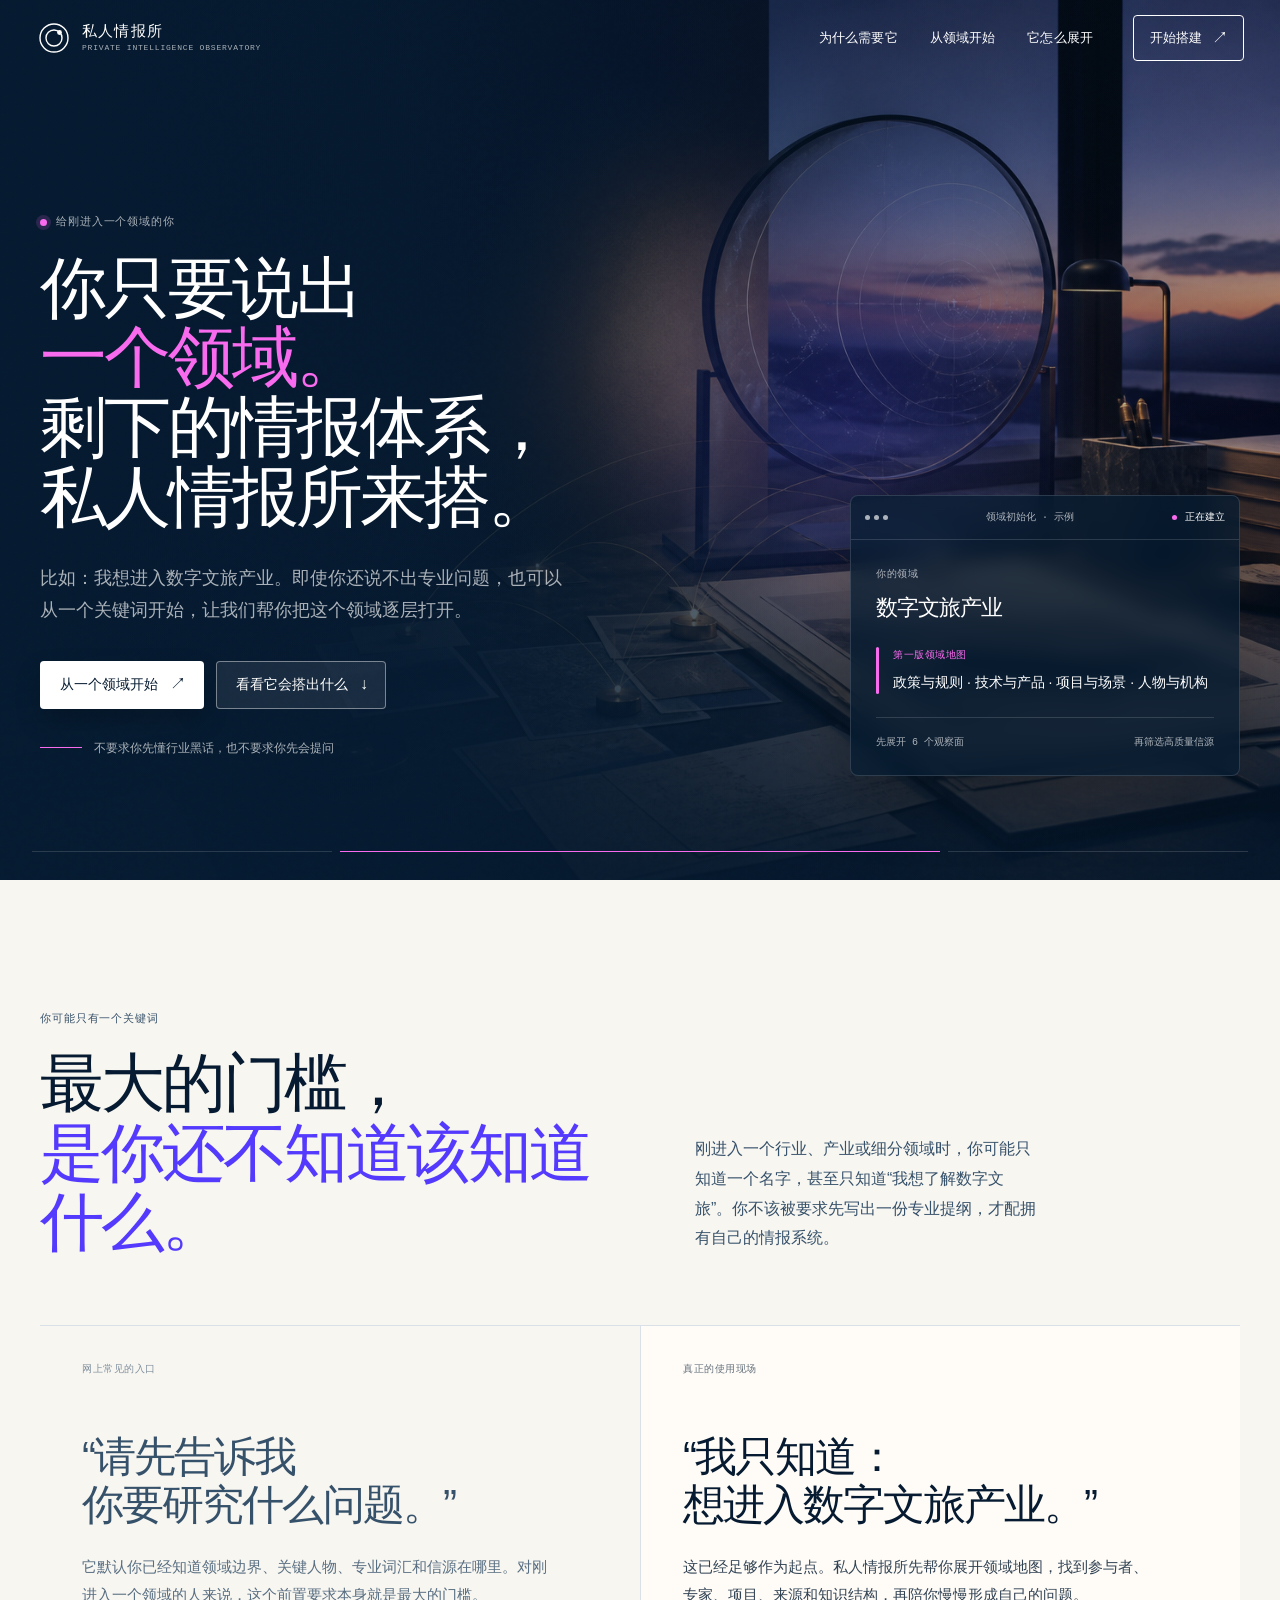
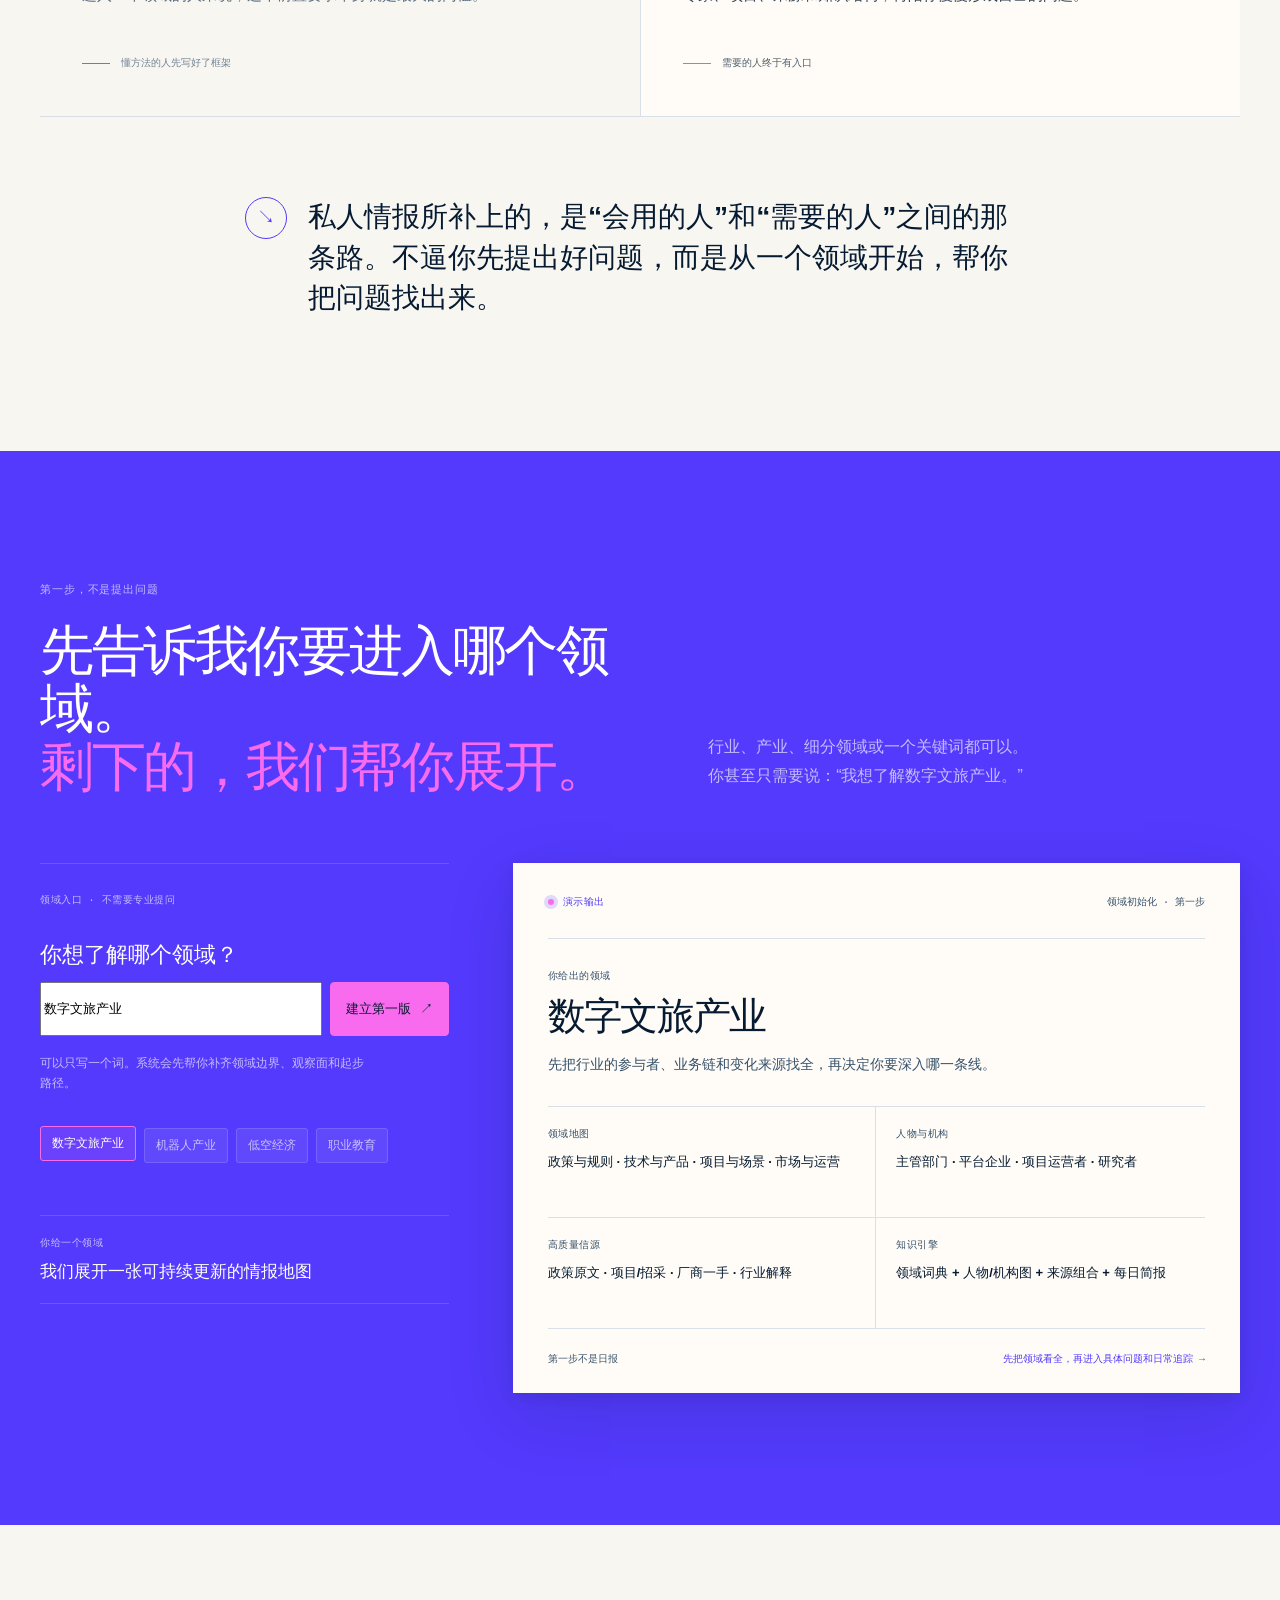
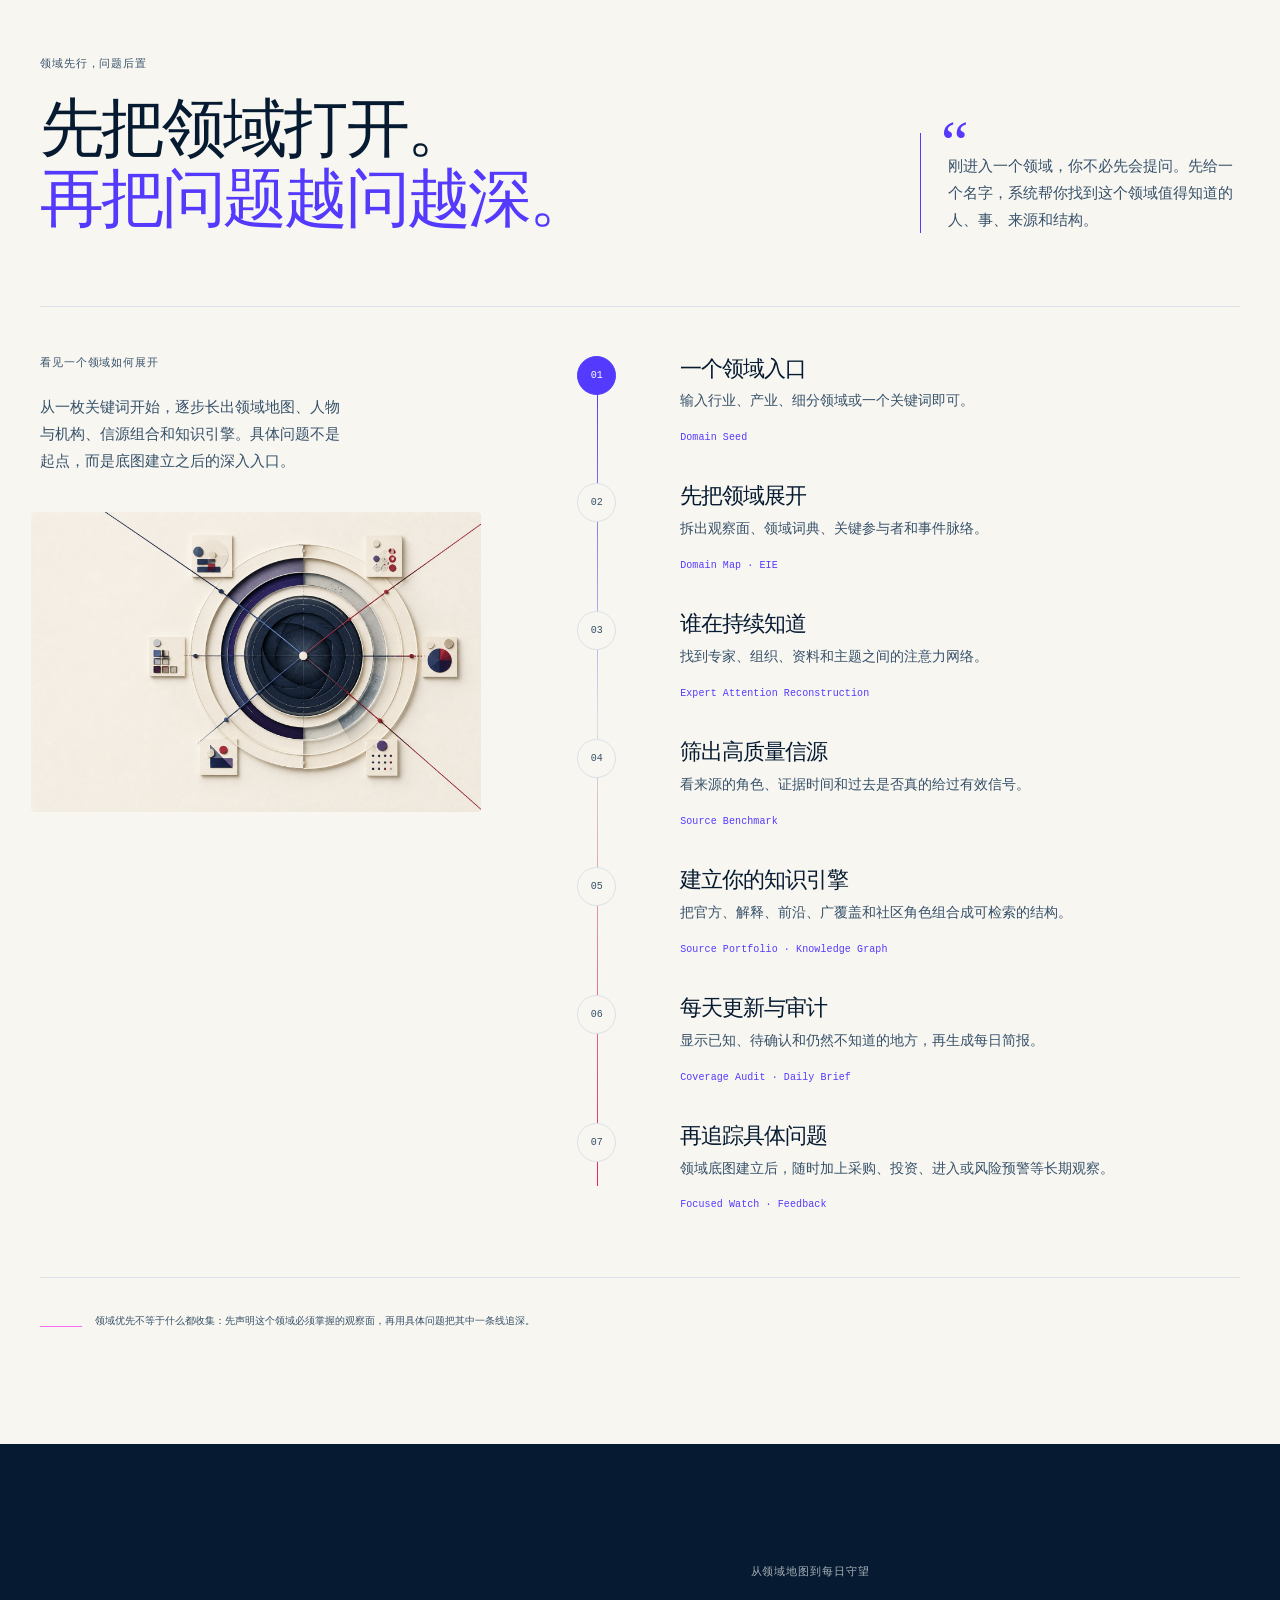
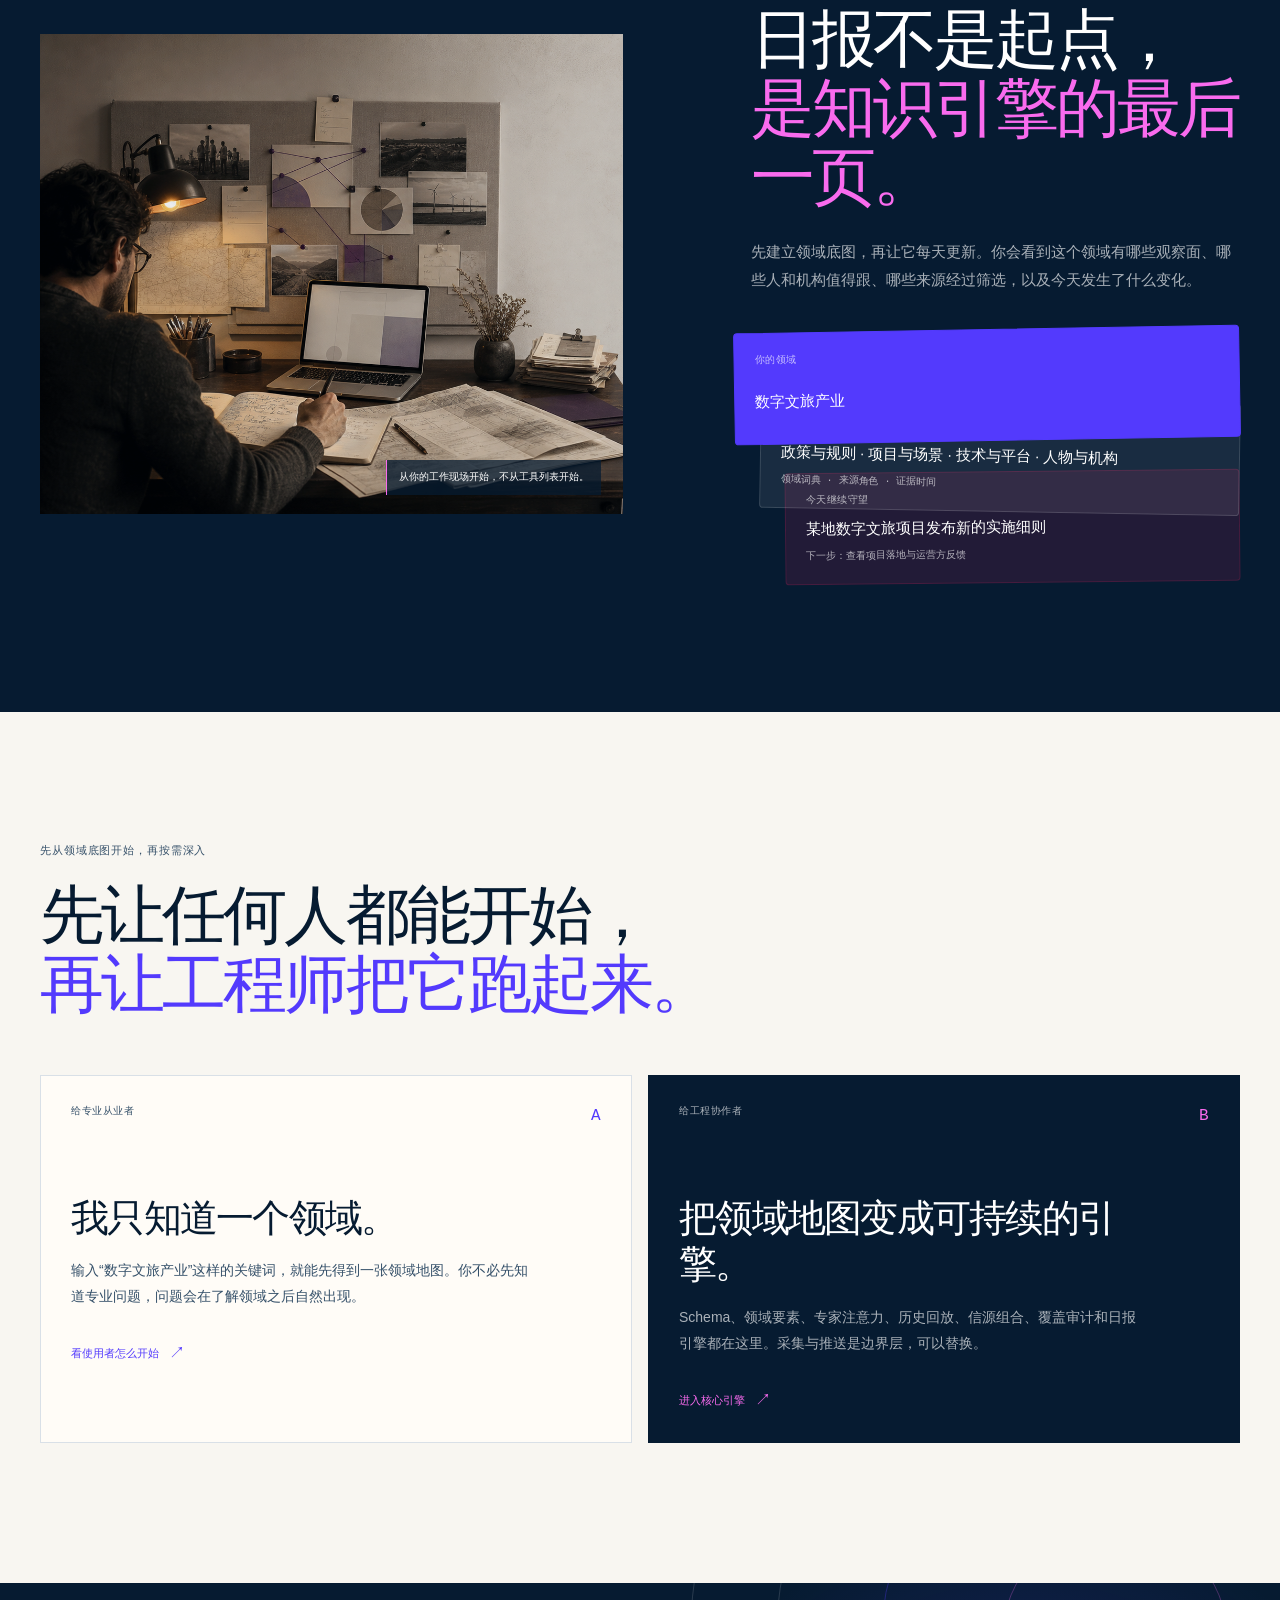
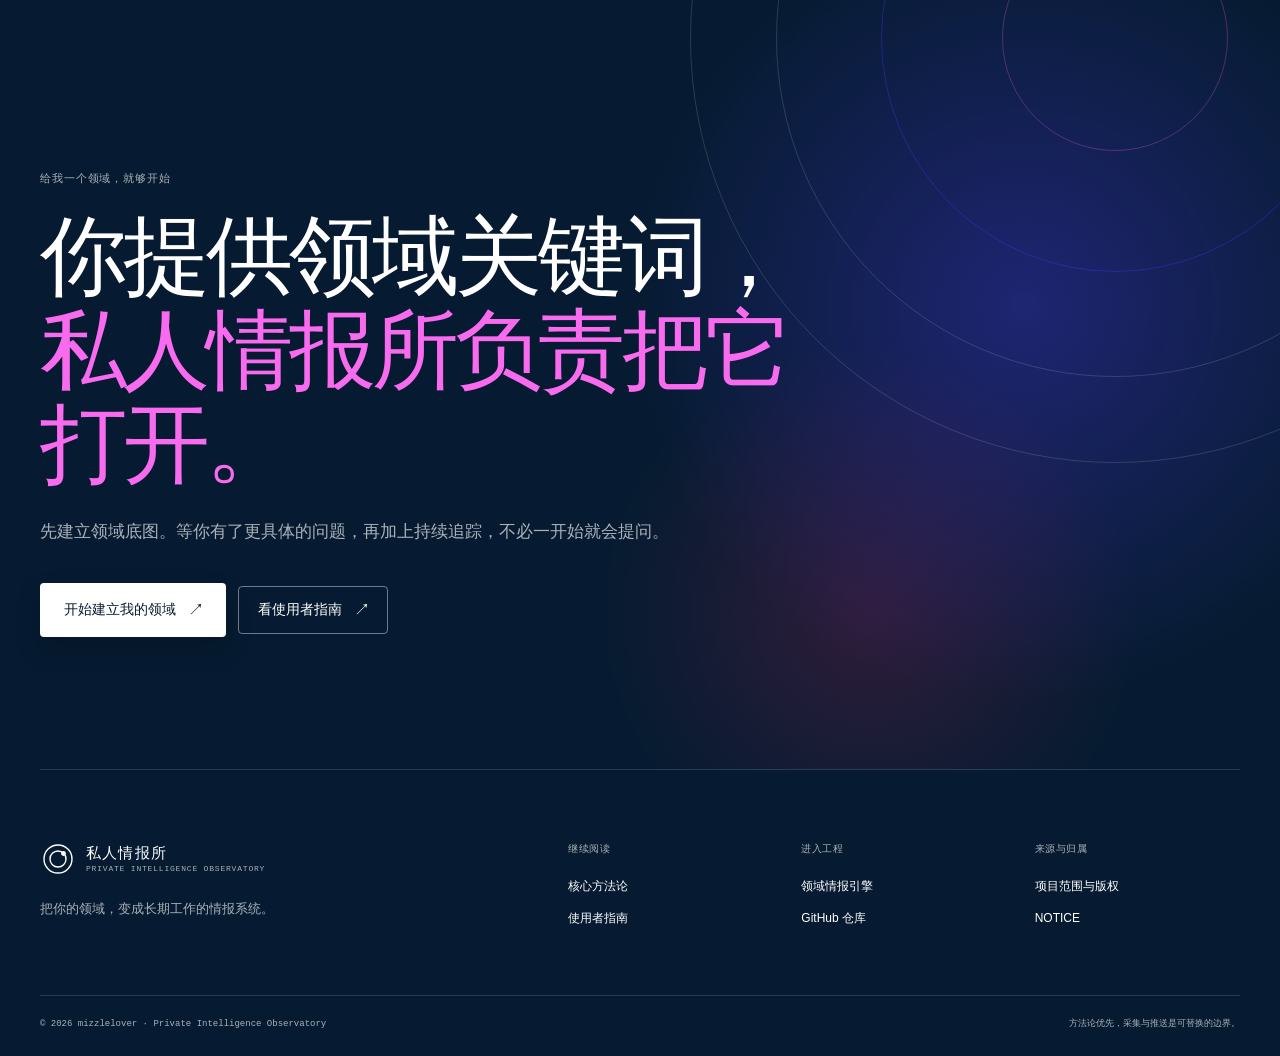
==== demo/index.html @ a22648fa "feat: make domain the observatory entry point" ====
<!doctype html>
<html lang="zh-CN">
  <head>
    <meta charset="utf-8" />
    <meta name="viewport" content="width=device-width, initial-scale=1" />
    <meta name="theme-color" content="#061B31" />
    <meta
      name="description"
      content="私人情报所：帮助文旅、制造、教育、农业、医疗、能源等专业从业者，用 AI 建立自己的可持续情报体系。"
    />
    <link rel="canonical" href="https://mizzlelover.github.io/private-intelligence-observatory/demo/" />
    <meta property="og:type" content="website" />
    <meta property="og:locale" content="zh_CN" />
    <meta property="og:title" content="私人情报所｜为你的专业领域建立自己的情报系统" />
    <meta
      property="og:description"
      content="你只需要说出一个行业、产业或领域，私人情报所帮你打开领域地图，找到人物、信源和知识引擎。"
    />
    <meta property="og:image" content="https://mizzlelover.github.io/private-intelligence-observatory/demo/assets/observatory-hero.png" />
    <meta property="og:url" content="https://mizzlelover.github.io/private-intelligence-observatory/demo/" />
    <title>私人情报所｜为你的专业领域建立自己的情报系统</title>
    <link rel="stylesheet" href="styles.css" />
    <script type="application/ld+json">
      {
        "@context": "https://schema.org",
        "@type": "SoftwareApplication",
        "name": "私人情报所",
        "alternateName": "Private Intelligence Observatory",
        "applicationCategory": "ResearchApplication",
        "operatingSystem": "Web",
        "description": "帮助专业从业者用 AI 把自己的判断变成可持续、可审计的领域情报体系。",
        "url": "https://mizzlelover.github.io/private-intelligence-observatory/demo/",
        "isAccessibleForFree": true,
        "codeRepository": "https://github.com/mizzlelover/private-intelligence-observatory"
      }
    </script>
  </head>
  <body>
    <div class="site-shell">
      <header class="site-nav" data-nav>
        <a class="brand" href="#top" aria-label="私人情报所，回到顶部">
          <span class="brand-mark" aria-hidden="true">
            <svg viewBox="0 0 36 36" role="img">
              <circle cx="18" cy="18" r="14" fill="none" stroke="currentColor" stroke-width="1.4" />
              <circle cx="18" cy="18" r="8" fill="none" stroke="currentColor" stroke-width="1.4" />
              <circle cx="23.5" cy="12.5" r="2.4" fill="currentColor" />
            </svg>
          </span>
          <span class="brand-copy">
            <strong>私人情报所</strong>
            <small>PRIVATE INTELLIGENCE OBSERVATORY</small>
          </span>
        </a>
        <nav class="nav-links" aria-label="主要导航">
          <a href="#problem">为什么需要它</a>
          <a href="#domain-entry">从领域开始</a>
          <a href="#method">它怎么展开</a>
        </nav>
        <a class="nav-cta" href="#start">开始搭建 <span aria-hidden="true">↗</span></a>
      </header>

      <main id="top">
        <section class="hero" aria-labelledby="hero-title">
          <div class="hero-backdrop" aria-hidden="true"></div>
          <div class="hero-grain" aria-hidden="true"></div>
          <div class="hero-inner section-width">
            <div class="hero-copy reveal">
              <p class="eyebrow eyebrow-light"><span class="eyebrow-dot"></span>给刚进入一个领域的你</p>
              <h1 id="hero-title">
                你只要说出<br />
                <span>一个领域。</span><br />
                剩下的情报体系，<br />
                私人情报所来搭。
              </h1>
              <p class="hero-lede">
                比如：我想进入数字文旅产业。即使你还说不出专业问题，也可以从一个关键词开始，让我们帮你把这个领域逐层打开。
              </p>
              <div class="hero-actions">
                <a class="button button-primary" href="#domain-entry">从一个领域开始 <span aria-hidden="true">↗</span></a>
                <a class="button button-quiet" href="#method">看看它会搭出什么 <span aria-hidden="true">↓</span></a>
              </div>
              <div class="hero-note">
                <span class="note-line" aria-hidden="true"></span>
                不要求你先懂行业黑话，也不要求你先会提问
              </div>
            </div>

            <aside class="hero-brief reveal reveal-delay" aria-label="私人情报简报示例">
              <div class="brief-window-bar">
                <span class="window-dots" aria-hidden="true"><i></i><i></i><i></i></span>
                <span>领域初始化 · 示例</span>
                <span class="brief-status"><span></span>正在建立</span>
              </div>
              <div class="hero-brief-body">
                <p class="brief-kicker">你的领域</p>
                <h2>数字文旅产业</h2>
                <div class="brief-signal">
                  <span class="signal-rail" aria-hidden="true"></span>
                  <div>
                    <span class="signal-label">第一版领域地图</span>
                    <p>政策与规则 · 技术与产品 · 项目与场景 · 人物与机构</p>
                  </div>
                </div>
                <div class="brief-meta">
                  <span>先展开 6 个观察面</span>
                  <span>再筛选高质量信源</span>
                </div>
              </div>
            </aside>
          </div>
          <div class="hero-rail" aria-hidden="true"><span></span><span></span><span></span></div>
        </section>

        <section class="section section-paper problem-section" id="problem" aria-labelledby="problem-title">
          <div class="section-width">
            <div class="section-heading split-heading reveal">
              <div>
                <p class="eyebrow">你可能只有一个关键词</p>
                <h2 id="problem-title">最大的门槛，<br /><em>是你还不知道该知道什么。</em></h2>
              </div>
              <p class="section-deck">
                刚进入一个行业、产业或细分领域时，你可能只知道一个名字，甚至只知道“我想了解数字文旅”。你不该被要求先写出一份专业提纲，才配拥有自己的情报系统。
              </p>
            </div>

            <div class="tension-grid reveal">
              <article class="tension-panel tension-muted">
                <p class="panel-index">网上常见的入口</p>
                <h3>“请先告诉我<br />你要研究什么问题。”</h3>
                <p>它默认你已经知道领域边界、关键人物、专业词汇和信源在哪里。对刚进入一个领域的人来说，这个前置要求本身就是最大的门槛。</p>
                <div class="panel-footer"><span class="line-mark" aria-hidden="true"></span><span>懂方法的人先写好了框架</span></div>
              </article>
              <article class="tension-panel tension-active">
                <p class="panel-index">真正的使用现场</p>
                <h3>“我只知道：<br />想进入数字文旅产业。”</h3>
                <p>这已经足够作为起点。私人情报所先帮你展开领域地图，找到参与者、专家、项目、来源和知识结构，再陪你慢慢形成自己的问题。</p>
                <div class="panel-footer"><span class="line-mark line-mark-bright" aria-hidden="true"></span><span>需要的人终于有入口</span></div>
              </article>
            </div>

            <div class="statement-band reveal">
              <span class="statement-mark" aria-hidden="true">↘</span>
              <p><strong>私人情报所补上的，是“会用的人”和“需要的人”之间的那条路。</strong>不逼你先提出好问题，而是从一个领域开始，帮你把问题找出来。</p>
            </div>
          </div>
        </section>

        <section class="section section-violet domain-section domain-entry-section" id="domain-entry" aria-labelledby="domain-entry-title">
          <div class="section-width">
            <div class="section-heading domain-heading reveal">
              <div>
                <p class="eyebrow eyebrow-light">第一步，不是提出问题</p>
                <h2 id="domain-entry-title">先告诉我你要进入哪个领域。<br /><span>剩下的，我们帮你展开。</span></h2>
              </div>
              <p class="section-deck section-deck-light">行业、产业、细分领域或一个关键词都可以。你甚至只需要说：“我想了解数字文旅产业。”</p>
            </div>

            <div class="domain-layout domain-entry-layout reveal">
              <div class="domain-entry-form" aria-label="领域入口">
                <p class="domain-form-kicker">领域入口 · 不需要专业提问</p>
                <label for="domain-input">你想了解哪个领域？</label>
                <div class="domain-input-row">
                  <input id="domain-input" name="domain" type="text" value="数字文旅产业" autocomplete="off" spellcheck="false" />
                  <button class="domain-build" id="domain-build" type="button">建立第一版 <span aria-hidden="true">↗</span></button>
                </div>
                <p class="domain-form-note">可以只写一个词。系统会先帮你补齐领域边界、观察面和起步路径。</p>
                <div class="domain-suggestions" aria-label="示例领域">
                  <button class="domain-suggestion is-active" type="button" data-domain-key="digital-tourism">数字文旅产业</button>
                  <button class="domain-suggestion" type="button" data-domain-key="robotics">机器人产业</button>
                  <button class="domain-suggestion" type="button" data-domain-key="low-altitude">低空经济</button>
                  <button class="domain-suggestion" type="button" data-domain-key="education">职业教育</button>
                </div>
                <div class="domain-promise">
                  <span>你给一个领域</span>
                  <strong>我们展开一张可持续更新的情报地图</strong>
                </div>
              </div>

              <article class="domain-panel" id="domain-panel" role="region" aria-live="polite" aria-labelledby="domain-entry-title">
                <div class="domain-panel-top">
                  <span class="live-chip"><span></span>演示输出</span>
                  <span class="panel-date">领域初始化 · 第一步</span>
                </div>
                <p class="domain-panel-label">你给出的领域</p>
                <h3 class="domain-panel-title" data-field="name">数字文旅产业</h3>
                <p class="domain-summary" data-field="summary">先把行业的参与者、业务链和变化来源找全，再决定你要深入哪一条线。</p>
                <div class="domain-result-grid">
                  <div class="domain-result"><span>领域地图</span><strong data-field="map">政策与规则 · 技术与产品 · 项目与场景 · 市场与运营</strong></div>
                  <div class="domain-result"><span>人物与机构</span><strong data-field="people">主管部门 · 平台企业 · 项目运营者 · 研究者</strong></div>
                  <div class="domain-result"><span>高质量信源</span><strong data-field="sources">政策原文 · 项目/招采 · 厂商一手 · 行业解释</strong></div>
                  <div class="domain-result"><span>知识引擎</span><strong data-field="engine">领域词典 + 人物/机构图 + 来源组合 + 每日简报</strong></div>
                </div>
                <div class="domain-panel-footer"><span>第一步不是日报</span><strong data-field="next">先把领域看全，再进入具体问题和日常追踪 <span aria-hidden="true">→</span></strong></div>
              </article>
            </div>
          </div>
        </section>

        <section class="section section-paper method-section" id="method" aria-labelledby="method-title">
          <div class="section-width">
            <div class="method-intro reveal">
              <div>
                <p class="eyebrow">领域先行，问题后置</p>
                <h2 id="method-title">先把领域打开。<br /><em>再把问题越问越深。</em></h2>
              </div>
              <div class="method-quote"><span class="quote-mark">“</span><p>刚进入一个领域，你不必先会提问。先给一个名字，系统帮你找到这个领域值得知道的人、事、来源和结构。</p></div>
            </div>

            <div class="method-visual reveal">
              <div class="method-visual-copy">
                <p class="eyebrow">看见一个领域如何展开</p>
                <p>从一枚关键词开始，逐步长出领域地图、人物与机构、信源组合和知识引擎。具体问题不是起点，而是底图建立之后的深入入口。</p>
                <img src="assets/aperture-map.png" alt="同心孔径与六条信号线汇聚到中央判断点的抽象方法图" loading="lazy" />
              </div>
              <div class="method-spine" aria-label="私人情报所七步方法">
                <span class="spine-line" aria-hidden="true"></span>
                <article class="method-step is-focus">
                  <span class="step-node">01</span>
                  <div><h3>一个领域入口</h3><p>输入行业、产业、细分领域或一个关键词即可。</p><small>Domain Seed</small></div>
                </article>
                <article class="method-step">
                  <span class="step-node">02</span>
                  <div><h3>先把领域展开</h3><p>拆出观察面、领域词典、关键参与者和事件脉络。</p><small>Domain Map · EIE</small></div>
                </article>
                <article class="method-step">
                  <span class="step-node">03</span>
                  <div><h3>谁在持续知道</h3><p>找到专家、组织、资料和主题之间的注意力网络。</p><small>Expert Attention Reconstruction</small></div>
                </article>
                <article class="method-step">
                  <span class="step-node">04</span>
                  <div><h3>筛出高质量信源</h3><p>看来源的角色、证据时间和过去是否真的给过有效信号。</p><small>Source Benchmark</small></div>
                </article>
                <article class="method-step">
                  <span class="step-node">05</span>
                  <div><h3>建立你的知识引擎</h3><p>把官方、解释、前沿、广覆盖和社区角色组合成可检索的结构。</p><small>Source Portfolio · Knowledge Graph</small></div>
                </article>
                <article class="method-step">
                  <span class="step-node">06</span>
                  <div><h3>每天更新与审计</h3><p>显示已知、待确认和仍然不知道的地方，再生成每日简报。</p><small>Coverage Audit · Daily Brief</small></div>
                </article>
                <article class="method-step">
                  <span class="step-node">07</span>
                  <div><h3>再追踪具体问题</h3><p>领域底图建立后，随时加上采购、投资、进入或风险预警等长期观察。</p><small>Focused Watch · Feedback</small></div>
                </article>
              </div>
            </div>

            <div class="method-footnote reveal"><span class="footnote-line" aria-hidden="true"></span><p>领域优先不等于什么都收集：先声明这个领域必须掌握的观察面，再用具体问题把其中一条线追深。</p></div>
          </div>
        </section>

        <section class="section section-ink brief-section" aria-labelledby="brief-title">
          <div class="section-width brief-layout">
            <div class="brief-image-wrap reveal">
              <img src="assets/field-notes.png" alt="专业从业者在地图、笔记和证据卡片前整理自己的观察" loading="lazy" />
              <span class="image-caption">从你的工作现场开始，不从工具列表开始。</span>
            </div>
            <div class="brief-copy reveal reveal-delay">
              <p class="eyebrow eyebrow-light">从领域地图到每日守望</p>
              <h2 id="brief-title">日报不是起点，<br /><span>是知识引擎的最后一页。</span></h2>
              <p>先建立领域底图，再让它每天更新。你会看到这个领域有哪些观察面、哪些人和机构值得跟、哪些来源经过筛选，以及今天发生了什么变化。</p>
              <div class="brief-stack" aria-label="一条情报简报的结构">
                <div class="stack-card stack-question"><span>你的领域</span><strong>数字文旅产业</strong></div>
                <div class="stack-card stack-signal"><span>已经建立的底图</span><strong>政策与规则 · 项目与场景 · 技术与平台 · 人物与机构</strong><small>领域词典 · 来源角色 · 证据时间</small></div>
                <div class="stack-card stack-gap"><span>今天继续守望</span><strong>某地数字文旅项目发布新的实施细则</strong><small>下一步：查看项目落地与运营方反馈</small></div>
              </div>
            </div>
          </div>
        </section>

        <section class="section section-paper entrance-section" aria-labelledby="entrance-title">
          <div class="section-width">
            <div class="section-heading reveal">
              <p class="eyebrow">先从领域底图开始，再按需深入</p>
              <h2 id="entrance-title">先让任何人都能开始，<br /><em>再让工程师把它跑起来。</em></h2>
            </div>
            <div class="entrance-grid reveal">
              <article class="entrance-panel entrance-user">
                <div class="entrance-top"><span>给专业从业者</span><span class="entrance-number">A</span></div>
                <h3>我只知道一个领域。</h3>
                <p>输入“数字文旅产业”这样的关键词，就能先得到一张领域地图。你不必先知道专业问题，问题会在了解领域之后自然出现。</p>
                <a href="../docs/PRIVATE_INTELLIGENCE_FOR_PRACTITIONERS.md">看使用者怎么开始 <span aria-hidden="true">↗</span></a>
              </article>
              <article class="entrance-panel entrance-engineer">
                <div class="entrance-top"><span>给工程协作者</span><span class="entrance-number">B</span></div>
                <h3>把领域地图变成可持续的引擎。</h3>
                <p>Schema、领域要素、专家注意力、历史回放、信源组合、覆盖审计和日报引擎都在这里。采集与推送是边界层，可以替换。</p>
                <a href="../packages/domain-intelligence/README.md">进入核心引擎 <span aria-hidden="true">↗</span></a>
              </article>
            </div>
          </div>
        </section>

        <section class="section cta-section" id="start" aria-labelledby="start-title">
          <div class="cta-orbit" aria-hidden="true"><span></span><span></span><span></span></div>
          <div class="section-width cta-inner reveal">
            <p class="eyebrow eyebrow-light">给我一个领域，就够开始</p>
            <h2 id="start-title">你提供领域关键词，<br /><span>私人情报所负责把它打开。</span></h2>
            <p>先建立领域底图。等你有了更具体的问题，再加上持续追踪，不必一开始就会提问。</p>
            <div class="cta-actions">
              <a class="button button-primary button-large" href="#domain-entry">开始建立我的领域 <span aria-hidden="true">↗</span></a>
              <a class="button button-outline" href="../docs/PRIVATE_INTELLIGENCE_FOR_PRACTITIONERS.md">看使用者指南 <span aria-hidden="true">↗</span></a>
            </div>
          </div>
        </section>
      </main>

      <footer class="site-footer">
        <div class="section-width footer-grid">
          <div class="footer-brand"><a class="brand" href="#top"><span class="brand-mark" aria-hidden="true"><svg viewBox="0 0 36 36"><circle cx="18" cy="18" r="14" fill="none" stroke="currentColor" stroke-width="1.4" /><circle cx="18" cy="18" r="8" fill="none" stroke="currentColor" stroke-width="1.4" /><circle cx="23.5" cy="12.5" r="2.4" fill="currentColor" /></svg></span><span class="brand-copy"><strong>私人情报所</strong><small>PRIVATE INTELLIGENCE OBSERVATORY</small></span></a><p>把你的领域，变成长期工作的情报系统。</p></div>
          <div class="footer-links"><div><span>继续阅读</span><a href="../docs/DOMAIN_INTELLIGENCE_V0_1.md">核心方法论</a><a href="../docs/PRIVATE_INTELLIGENCE_FOR_PRACTITIONERS.md">使用者指南</a></div><div><span>进入工程</span><a href="../packages/domain-intelligence/README.md">领域情报引擎</a><a href="https://github.com/mizzlelover/private-intelligence-observatory">GitHub 仓库</a></div><div><span>来源与归属</span><a href="../docs/PROJECT_SCOPE_AND_ATTRIBUTION.md">项目范围与版权</a><a href="../NOTICE.md">NOTICE</a></div></div>
        </div>
        <div class="section-width footer-bottom"><span>© 2026 mizzlelover · Private Intelligence Observatory</span><span>方法论优先，采集与推送是可替换的边界。</span></div>
      </footer>
    </div>
    <noscript><div class="noscript-note">本演示站的领域展开需要启用 JavaScript；方法论、使用指南和工程入口仍可直接阅读。</div></noscript>
    <script src="app.js" defer></script>
  </body>
</html>
---- demo/styles.css ----
:root {
  --ink: #061b31;
  --ink-soft: #36516a;
  --paper: #f8f6f1;
  --paper-strong: #fffcf7;
  --line: #d9e0e7;
  --violet: #533afd;
  --violet-soft: #e7e4ff;
  --ruby: #ea2261;
  --magenta: #f96bee;
  --amber: #c58a3a;
  --white: #ffffff;
  --ink-06: rgb(6 27 49 / 6%);
  --ink-10: rgb(6 27 49 / 10%);
  --ink-42: rgb(6 27 49 / 42%);
  --ink-74: rgb(6 27 49 / 74%);
  --ink-18: rgb(6 27 49 / 18%);
  --ink-38: rgb(6 27 49 / 38%);
  --ink-70: rgb(6 27 49 / 70%);
  --ink-90: rgb(6 27 49 / 90%);
  --ink-93: rgb(6 27 49 / 93%);
  --ink-95: rgb(6 27 49 / 95%);
  --ink-97: rgb(6 27 49 / 97%);
  --ink-09: rgb(6 27 49 / 9%);
  --ink-13: rgb(6 27 49 / 13%);
  --white-08: rgb(255 255 255 / 8%);
  --white-14: rgb(255 255 255 / 14%);
  --white-42: rgb(255 255 255 / 42%);
  --white-66: rgb(255 255 255 / 66%);
  --violet-18: rgb(83 58 253 / 18%);
  --violet-32: rgb(83 58 253 / 32%);
  --ruby-18: rgb(234 34 97 / 18%);
  --ruby-12: rgb(234 34 97 / 12%);
  --magenta-15: rgb(249 107 238 / 15%);
  --magenta-26: rgb(249 107 238 / 26%);
  --paper-90: rgb(248 246 241 / 90%);
  --black-18: rgb(0 0 0 / 18%);
  --black-25: rgb(0 0 0 / 25%);
  --black-26: rgb(0 0 0 / 26%);
  --amber-18: rgb(197 138 58 / 18%);
  --shadow-soft: 0 18px 48px var(--ink-09), 0 2px 8px var(--ink-06);
  --shadow-card: 0 22px 64px var(--ink-13), 0 4px 14px var(--ink-10);
  --display: -apple-system, BlinkMacSystemFont, "PingFang SC", "Microsoft YaHei", sans-serif;
  --mono: "Source Code Pro", "SFMono-Regular", Consolas, monospace;
  --content-width: 1200px;
  --ease-out: cubic-bezier(0.22, 1, 0.36, 1);
}

* {
  box-sizing: border-box;
}

html {
  scroll-behavior: smooth;
  background: var(--paper);
}

body {
  min-width: 320px;
  margin: 0;
  color: var(--ink);
  background: var(--paper);
  font-family: var(--display);
  font-size: 16px;
  line-height: 1.7;
  -webkit-font-smoothing: antialiased;
  text-rendering: optimizeLegibility;
}

body,
button,
a {
  font-family: var(--display);
}

img {
  display: block;
  max-width: 100%;
}

a {
  color: inherit;
  text-decoration: none;
}

button {
  border: 0;
}

button,
a {
  -webkit-tap-highlight-color: transparent;
}

a:focus-visible,
button:focus-visible {
  outline: 3px solid var(--magenta);
  outline-offset: 5px;
}

h1,
h2,
h3,
p {
  margin-top: 0;
}

h1,
h2,
h3 {
  letter-spacing: -0.045em;
}

h1,
h2,
h3,
strong {
  font-weight: 560;
}

.site-shell {
  overflow: clip;
}

.section-width {
  width: min(calc(100% - 64px), var(--content-width));
  margin: 0 auto;
}

.site-nav {
  position: fixed;
  z-index: 20;
  top: 0;
  right: 0;
  left: 0;
  display: flex;
  align-items: center;
  justify-content: space-between;
  width: min(calc(100% - 64px), 1312px);
  height: 76px;
  margin: 0 auto;
  padding: 0 4px;
  color: var(--white);
  transition: background-color 240ms ease, color 240ms ease, padding 240ms ease, box-shadow 240ms ease;
}

.site-nav.is-scrolled {
  width: 100%;
  padding: 0 32px;
  color: var(--ink);
  background: var(--paper-90);
  box-shadow: 0 1px 0 var(--line);
  -webkit-backdrop-filter: blur(16px);
  backdrop-filter: blur(16px);
}

.brand {
  display: inline-flex;
  align-items: center;
  gap: 10px;
  min-width: 230px;
}

.brand-mark {
  display: grid;
  width: 36px;
  height: 36px;
  place-items: center;
  color: currentColor;
}

.brand-mark svg {
  width: 36px;
  height: 36px;
}

.brand-copy {
  display: grid;
  gap: 0;
  line-height: 1.1;
}

.brand-copy strong {
  font-size: 15px;
  letter-spacing: 0.08em;
}

.brand-copy small {
  margin-top: 4px;
  color: currentColor;
  font-family: var(--mono);
  font-size: 8px;
  letter-spacing: 0.1em;
  opacity: 0.66;
}

.nav-links {
  display: flex;
  align-items: center;
  gap: 32px;
  margin-left: auto;
  margin-right: 40px;
  font-size: 13px;
  letter-spacing: 0.01em;
}

.nav-links a,
.nav-cta {
  transition: opacity 180ms ease, transform 180ms var(--ease-out);
}

.nav-links a:hover,
.nav-cta:hover {
  opacity: 0.68;
  transform: translateY(-1px);
}

.nav-cta {
  display: inline-flex;
  align-items: center;
  gap: 10px;
  padding: 11px 15px 11px 16px;
  border: 1px solid currentColor;
  border-radius: 4px;
  font-size: 13px;
  white-space: nowrap;
}

.nav-cta span,
.button span,
.entrance-panel a span {
  font-size: 16px;
  line-height: 1;
}

.hero {
  position: relative;
  min-height: min(880px, 100svh);
  color: var(--white);
  background: var(--ink);
  isolation: isolate;
}

.hero-backdrop,
.hero-grain {
  position: absolute;
  inset: 0;
  pointer-events: none;
}

.hero-backdrop {
  z-index: -3;
  background-image: linear-gradient(90deg, var(--ink-97) 0%, var(--ink-90) 32%, var(--ink-38) 67%, var(--ink-18) 100%), url("assets/observatory-hero.png");
  background-position: center, center right;
  background-size: cover, cover;
}

.hero-backdrop::after {
  position: absolute;
  inset: 0;
  background: radial-gradient(circle at 66% 46%, var(--violet-18), transparent 27%), linear-gradient(180deg, var(--ink-18) 0%, transparent 44%, var(--ink-70) 100%);
  content: "";
}

.hero-grain {
  z-index: -2;
  opacity: 0.15;
  background-image: url("data:image/svg+xml,%3Csvg viewBox='0 0 160 160' xmlns='http://www.w3.org/2000/svg'%3E%3Cfilter id='n'%3E%3CfeTurbulence type='fractalNoise' baseFrequency='.9' numOctaves='3' stitchTiles='stitch'/%3E%3C/filter%3E%3Crect width='100%25' height='100%25' filter='url(%23n)' opacity='.28'/%3E%3C/svg%3E");
  mix-blend-mode: soft-light;
}

.hero-inner {
  position: relative;
  display: grid;
  grid-template-columns: minmax(0, 1fr) minmax(290px, 390px);
  align-items: end;
  min-height: min(880px, 100svh);
  gap: 64px;
  padding-top: 140px;
  padding-bottom: 104px;
}

.hero-copy {
  max-width: 720px;
  padding-bottom: 18px;
}

.eyebrow {
  display: flex;
  align-items: center;
  gap: 9px;
  margin-bottom: 22px;
  color: var(--ink-soft);
  font-family: var(--mono);
  font-size: 11px;
  letter-spacing: 0.08em;
  line-height: 1.4;
  text-transform: uppercase;
}

.eyebrow-light {
  color: var(--white-66);
}

.eyebrow-dot,
.live-chip span,
.brief-status span {
  display: inline-block;
  width: 7px;
  height: 7px;
  border-radius: 50%;
  background: var(--violet);
  box-shadow: 0 0 0 4px var(--violet-18);
}

.eyebrow-light .eyebrow-dot,
.brief-status span,
.live-chip span {
  background: var(--magenta);
  box-shadow: 0 0 0 4px var(--magenta-15);
}

.hero h1 {
  max-width: 760px;
  margin-bottom: 30px;
  font-size: clamp(2.7rem, 5.25vw, 5.6rem);
  font-weight: 520;
  line-height: 1.04;
}

.hero h1 span {
  color: var(--magenta);
}

.hero-lede {
  max-width: 525px;
  margin-bottom: 34px;
  color: var(--white-66);
  font-size: clamp(1rem, 1.4vw, 1.18rem);
  line-height: 1.8;
}

.hero-actions,
.cta-actions {
  display: flex;
  flex-wrap: wrap;
  align-items: center;
  gap: 12px;
}

.button {
  display: inline-flex;
  align-items: center;
  justify-content: center;
  gap: 12px;
  min-height: 48px;
  padding: 12px 17px 13px 19px;
  border: 1px solid transparent;
  border-radius: 4px;
  font-size: 14px;
  font-weight: 560;
  line-height: 1.2;
  transition: transform 180ms var(--ease-out), box-shadow 180ms ease, background-color 180ms ease, color 180ms ease;
}

.button:hover {
  transform: translateY(-3px);
}

.button-primary {
  color: var(--ink);
  background: var(--white);
  box-shadow: 0 12px 26px var(--black-18);
}

.button-primary:hover {
  box-shadow: 0 16px 34px var(--black-25);
}

.button-quiet {
  color: var(--white);
  border-color: var(--white-42);
  background: var(--white-08);
}

.button-quiet:hover {
  background: var(--white-14);
}

.hero-note {
  display: flex;
  align-items: center;
  gap: 12px;
  margin-top: 29px;
  color: var(--white-66);
  font-size: 12px;
}

.note-line,
.footnote-line {
  display: inline-block;
  width: 42px;
  height: 1px;
  background: var(--magenta);
}

.hero-brief {
  align-self: end;
  width: 100%;
  overflow: hidden;
  border: 1px solid var(--white-14);
  border-radius: 8px;
  background: var(--ink-74);
  box-shadow: 0 24px 64px var(--black-26);
  -webkit-backdrop-filter: blur(10px);
  backdrop-filter: blur(10px);
}

.brief-window-bar {
  display: flex;
  align-items: center;
  justify-content: space-between;
  min-height: 44px;
  padding: 0 14px;
  border-bottom: 1px solid var(--white-14);
  color: var(--white-66);
  font-family: var(--mono);
  font-size: 10px;
}

.window-dots {
  display: flex;
  gap: 4px;
}

.window-dots i {
  display: block;
  width: 5px;
  height: 5px;
  border-radius: 50%;
  background: var(--white-66);
}

.brief-status {
  display: inline-flex;
  align-items: center;
  gap: 8px;
  color: var(--white);
}

.brief-status span {
  width: 5px;
  height: 5px;
  box-shadow: none;
}

.hero-brief-body {
  padding: 26px 25px 24px;
}

.brief-kicker,
.signal-label,
.panel-index,
.stack-card span,
.entrance-top {
  color: var(--white-66);
  font-family: var(--mono);
  font-size: 10px;
  letter-spacing: 0.05em;
  text-transform: uppercase;
}

.hero-brief h2 {
  margin-bottom: 25px;
  font-size: 1.38rem;
  font-weight: 520;
  line-height: 1.32;
}

.brief-signal {
  display: grid;
  grid-template-columns: 3px 1fr;
  gap: 14px;
  margin-bottom: 23px;
}

.signal-rail {
  display: block;
  border-radius: 3px;
  background: var(--magenta);
}

.signal-label {
  display: block;
  margin-bottom: 7px;
  color: var(--magenta);
}

.brief-signal p {
  margin-bottom: 0;
  color: var(--white);
  font-size: 14px;
  line-height: 1.65;
}

.brief-meta {
  display: flex;
  flex-wrap: wrap;
  justify-content: space-between;
  gap: 9px;
  padding-top: 16px;
  border-top: 1px solid var(--white-14);
  color: var(--white-66);
  font-family: var(--mono);
  font-size: 10px;
}

.hero-rail {
  position: absolute;
  right: 32px;
  bottom: 28px;
  left: 32px;
  display: grid;
  grid-template-columns: 1fr 2fr 1fr;
  gap: 8px;
  height: 1px;
}

.hero-rail span {
  display: block;
  background: var(--white-14);
}

.hero-rail span:nth-child(2) {
  background: var(--magenta);
}

.section {
  position: relative;
  padding: 132px 0;
}

.section-paper {
  background: var(--paper);
}

.section-violet {
  color: var(--white);
  background: var(--violet);
}

.section-ink {
  color: var(--white);
  background: var(--ink);
}

.section-heading {
  max-width: 1000px;
  margin-bottom: 68px;
}

.split-heading {
  display: grid;
  grid-template-columns: minmax(0, 1.25fr) minmax(250px, 0.75fr);
  align-items: end;
  gap: 80px;
}

.section-heading h2,
.method-intro h2,
.brief-copy h2,
.cta-inner h2 {
  margin-bottom: 0;
  font-size: clamp(2.4rem, 5vw, 5.3rem);
  font-weight: 520;
  line-height: 1.08;
}

.section-heading h2 em,
.method-intro h2 em {
  color: var(--violet);
  font-style: normal;
}

.section-deck {
  max-width: 420px;
  margin: 0 0 4px auto;
  color: var(--ink-soft);
  font-size: 16px;
  line-height: 1.85;
}

.section-deck-light {
  color: var(--white-66);
}

.tension-grid {
  display: grid;
  grid-template-columns: repeat(2, minmax(0, 1fr));
  border-top: 1px solid var(--line);
  border-bottom: 1px solid var(--line);
}

.tension-panel {
  min-height: 390px;
  padding: 35px 42px 30px;
}

.tension-panel + .tension-panel {
  border-left: 1px solid var(--line);
}

.tension-muted {
  color: var(--ink-soft);
}

.tension-active {
  color: var(--ink);
  background: var(--paper-strong);
}

.tension-panel .panel-index {
  margin-bottom: 55px;
  color: currentColor;
  opacity: 0.62;
}

.tension-panel h3 {
  margin-bottom: 23px;
  font-size: clamp(1.9rem, 3.3vw, 3.1rem);
  font-weight: 520;
  line-height: 1.15;
}

.tension-panel > p:not(.panel-index) {
  max-width: 465px;
  margin-bottom: 0;
  color: currentColor;
  font-size: 15px;
  line-height: 1.85;
  opacity: 0.82;
}

.panel-footer {
  display: flex;
  align-items: center;
  gap: 11px;
  margin-top: 47px;
  color: currentColor;
  font-family: var(--mono);
  font-size: 10px;
  opacity: 0.7;
}

.line-mark {
  width: 28px;
  height: 1px;
  background: currentColor;
}

.line-mark-bright {
  background: var(--ruby);
}

.statement-band {
  display: grid;
  grid-template-columns: 46px minmax(0, 1fr);
  align-items: start;
  gap: 17px;
  max-width: 790px;
  margin: 80px auto 0;
}

.statement-mark {
  display: grid;
  width: 42px;
  height: 42px;
  place-items: center;
  border: 1px solid var(--violet);
  border-radius: 50%;
  color: var(--violet);
  font-size: 18px;
}

.statement-band p {
  margin-bottom: 0;
  font-size: clamp(1.3rem, 2.2vw, 2rem);
  line-height: 1.45;
}

.statement-band strong {
  font-weight: 560;
}

.domain-heading {
  display: flex;
  align-items: end;
  justify-content: space-between;
  gap: 50px;
}

.domain-heading > div:first-child {
  min-width: 0;
  flex: 1 1 auto;
}

.domain-heading h2 {
  font-size: clamp(2.4rem, 4.2vw, 4.2rem);
}

.domain-heading .section-deck {
  flex: 0 1 360px;
}

.domain-heading h2 span {
  color: var(--magenta);
}

.domain-layout {
  display: grid;
  grid-template-columns: minmax(220px, 0.72fr) minmax(0, 1.28fr);
  gap: 64px;
  align-items: start;
}

.domain-entry-form {
  padding-top: 28px;
  border-top: 1px solid var(--white-14);
}

.domain-form-kicker,
.domain-entry-form label,
.domain-form-note,
.domain-promise span,
.domain-promise strong {
  display: block;
}

.domain-form-kicker {
  margin-bottom: 32px;
  color: var(--white-66);
  font-family: var(--mono);
  font-size: 10px;
  letter-spacing: 0.05em;
  text-transform: uppercase;
}

.domain-entry-form label {
  margin-bottom: 13px;
  color: var(--white);
  font-size: 1.35rem;
  font-weight: 540;
  line-height: 1.3;
}

.domain-input-row {
  display: grid;
  grid-template-columns: minmax(0, 1fr) auto;
  gap: 8px;
}

.domain-input {
  width: 100%;
  min-width: 0;
  min-height: 54px;
  padding: 12px 14px;
  border: 1px solid var(--white-42);
  border-radius: 4px;
  color: var(--ink);
  background: var(--white);
  font-size: 15px;
  line-height: 1.3;
}

.domain-input:focus {
  outline: 3px solid var(--magenta);
  outline-offset: 3px;
}

.domain-build {
  display: inline-flex;
  align-items: center;
  justify-content: center;
  gap: 9px;
  min-height: 54px;
  padding: 12px 15px;
  border: 1px solid var(--magenta);
  border-radius: 4px;
  color: var(--ink);
  background: var(--magenta);
  font-size: 13px;
  font-weight: 560;
  cursor: pointer;
  transition: transform 180ms var(--ease-out), box-shadow 180ms ease, background-color 180ms ease;
}

.domain-build:hover {
  background: var(--white);
  box-shadow: 0 12px 24px var(--black-18);
  transform: translateY(-3px);
}

.domain-form-note {
  max-width: 330px;
  margin: 17px 0 0;
  color: var(--white-66);
  font-size: 12px;
  line-height: 1.7;
}

.domain-suggestions {
  display: flex;
  flex-wrap: wrap;
  gap: 8px;
  margin-top: 34px;
}

.domain-suggestion {
  min-height: 35px;
  padding: 7px 11px;
  border: 1px solid var(--white-14);
  border-radius: 3px;
  color: var(--white-66);
  background: var(--white-08);
  font-size: 12px;
  cursor: pointer;
  transition: color 180ms ease, border-color 180ms ease, background-color 180ms ease, transform 180ms var(--ease-out);
}

.domain-suggestion:hover,
.domain-suggestion.is-active {
  border-color: var(--magenta);
  color: var(--white);
  background: var(--magenta-15);
  transform: translateY(-2px);
}

.domain-promise {
  display: grid;
  gap: 7px;
  margin-top: 52px;
  padding: 19px 0;
  border-top: 1px solid var(--white-14);
  border-bottom: 1px solid var(--white-14);
}

.domain-promise span {
  color: var(--white-66);
  font-family: var(--mono);
  font-size: 10px;
  letter-spacing: 0.05em;
}

.domain-promise strong {
  max-width: 280px;
  color: var(--white);
  font-size: 1.08rem;
  font-weight: 540;
  line-height: 1.45;
}

.domain-panel {
  min-height: 500px;
  padding: 31px 35px 25px;
  color: var(--ink);
  background: var(--paper-strong);
  box-shadow: var(--shadow-card);
  transition: opacity 180ms ease, transform 180ms var(--ease-out);
}

.domain-panel.is-changing {
  opacity: 0.48;
  transform: translateY(4px);
}

.domain-panel-top,
.domain-panel-footer {
  display: flex;
  align-items: center;
  justify-content: space-between;
  gap: 15px;
}

.domain-panel-top {
  padding-bottom: 27px;
  border-bottom: 1px solid var(--line);
}

.live-chip {
  display: inline-flex;
  align-items: center;
  gap: 9px;
  color: var(--violet);
  font-family: var(--mono);
  font-size: 10px;
  letter-spacing: 0.04em;
  text-transform: uppercase;
}

.live-chip span {
  width: 6px;
  height: 6px;
  box-shadow: 0 0 0 4px var(--violet-18);
}

.panel-date {
  color: var(--ink-soft);
  font-family: var(--mono);
  font-size: 10px;
}

.domain-panel-footer {
  padding-top: 22px;
  color: var(--ink-soft);
  font-family: var(--mono);
  font-size: 10px;
}

.domain-panel-footer strong {
  color: var(--violet);
  font-weight: 560;
}

.domain-panel-label {
  margin: 29px 0 8px;
  color: var(--ink-soft);
  font-family: var(--mono);
  font-size: 10px;
  letter-spacing: 0.05em;
  text-transform: uppercase;
}

.domain-panel-title {
  margin-bottom: 13px;
  color: var(--ink);
  font-size: clamp(1.8rem, 3vw, 2.6rem);
  font-weight: 540;
  line-height: 1.2;
}

.domain-summary {
  max-width: 560px;
  margin-bottom: 29px;
  color: var(--ink-soft);
  font-size: 14px;
  line-height: 1.8;
}

.domain-result-grid {
  display: grid;
  grid-template-columns: repeat(2, minmax(0, 1fr));
  border-top: 1px solid var(--line);
}

.domain-result {
  min-height: 111px;
  padding: 19px 18px 17px 0;
  border-bottom: 1px solid var(--line);
}

.domain-result:nth-child(odd) {
  padding-right: 20px;
  border-right: 1px solid var(--line);
}

.domain-result:nth-child(even) {
  padding-left: 20px;
}

.domain-result span,
.domain-result strong {
  display: block;
}

.domain-result span {
  margin-bottom: 9px;
  color: var(--ink-soft);
  font-family: var(--mono);
  font-size: 10px;
  letter-spacing: 0.05em;
  text-transform: uppercase;
}

.domain-result strong {
  color: var(--ink);
  font-size: 13px;
  font-weight: 560;
  line-height: 1.6;
}

.method-section {
  padding-bottom: 104px;
}

.method-intro {
  display: grid;
  grid-template-columns: minmax(0, 1fr) 320px;
  align-items: end;
  gap: 80px;
  margin-bottom: 73px;
}

.method-quote {
  position: relative;
  padding: 19px 0 0 27px;
  border-left: 1px solid var(--violet);
}

.quote-mark {
  position: absolute;
  top: -22px;
  left: 20px;
  color: var(--violet);
  font-family: Georgia, serif;
  font-size: 62px;
  line-height: 1;
}

.method-quote p {
  margin-bottom: 0;
  color: var(--ink-soft);
  font-size: 15px;
  line-height: 1.8;
}

.method-visual {
  display: grid;
  grid-template-columns: minmax(270px, 0.85fr) minmax(0, 1.15fr);
  gap: 82px;
  align-items: start;
  padding: 49px 0 61px;
  border-top: 1px solid var(--line);
  border-bottom: 1px solid var(--line);
}

.method-visual-copy {
  position: sticky;
  top: 105px;
}

.method-visual-copy > p:not(.eyebrow) {
  max-width: 310px;
  margin-bottom: 38px;
  color: var(--ink-soft);
  font-size: 15px;
  line-height: 1.8;
}

.method-visual-copy img {
  width: 100%;
  max-width: 450px;
  margin-left: -9px;
  border-radius: 4px;
  mix-blend-mode: multiply;
}

.method-spine {
  position: relative;
  display: grid;
  gap: 0;
  padding: 0 0 0 20px;
}

.spine-line {
  position: absolute;
  top: 30px;
  bottom: 30px;
  left: 0;
  width: 1px;
  background: linear-gradient(180deg, var(--violet) 0%, var(--line) 42%, var(--ruby) 100%);
}

.method-step {
  position: relative;
  display: grid;
  grid-template-columns: 45px minmax(0, 1fr);
  gap: 18px;
  min-height: 123px;
  padding: 0 0 35px;
}

.method-step:last-child {
  min-height: 0;
  padding-bottom: 0;
}

.step-node {
  position: relative;
  z-index: 1;
  display: grid;
  width: 39px;
  height: 39px;
  margin-left: -40px;
  place-items: center;
  border: 1px solid var(--line);
  border-radius: 50%;
  color: var(--ink-soft);
  background: var(--paper);
  font-family: var(--mono);
  font-size: 10px;
  transition: border-color 180ms ease, color 180ms ease, background-color 180ms ease;
}

.method-step.is-focus .step-node,
.method-step:hover .step-node {
  border-color: var(--violet);
  color: var(--white);
  background: var(--violet);
}

.method-step h3 {
  margin-bottom: 7px;
  color: var(--ink);
  font-size: 1.4rem;
  font-weight: 540;
  line-height: 1.2;
}

.method-step p {
  max-width: 495px;
  margin-bottom: 8px;
  color: var(--ink-soft);
  font-size: 14px;
  line-height: 1.7;
}

.method-step small {
  color: var(--violet);
  font-family: var(--mono);
  font-size: 10px;
  letter-spacing: 0.01em;
}

.method-footnote {
  display: flex;
  align-items: center;
  gap: 13px;
  margin-top: 35px;
  color: var(--ink-soft);
  font-family: var(--mono);
  font-size: 10px;
}

.brief-section {
  padding: 121px 0 128px;
}

.brief-layout {
  display: grid;
  grid-template-columns: minmax(0, 1fr) minmax(360px, 0.84fr);
  gap: clamp(60px, 10vw, 150px);
  align-items: center;
}

.brief-image-wrap {
  position: relative;
}

.brief-image-wrap img {
  width: 100%;
  min-height: 480px;
  object-fit: cover;
  object-position: left center;
  opacity: 0.92;
}

.image-caption {
  position: absolute;
  right: 22px;
  bottom: 19px;
  max-width: 220px;
  padding: 10px 12px;
  color: var(--white);
  border-left: 1px solid var(--magenta);
  background: var(--ink-74);
  font-family: var(--mono);
  font-size: 10px;
  line-height: 1.55;
}

.brief-copy .eyebrow {
  margin-bottom: 25px;
}

.brief-copy h2 {
  margin-bottom: 26px;
  font-size: clamp(2.6rem, 5vw, 5.3rem);
}

.brief-copy h2 span {
  color: var(--magenta);
}

.brief-copy > p:not(.eyebrow) {
  max-width: 480px;
  margin-bottom: 35px;
  color: var(--white-66);
  font-size: 15px;
  line-height: 1.85;
}

.brief-stack {
  position: relative;
  min-height: 255px;
  padding-top: 6px;
}

.stack-card {
  position: absolute;
  right: 0;
  left: 0;
  display: grid;
  gap: 8px;
  min-height: 112px;
  padding: 18px 20px;
  border: 1px solid var(--white-14);
  border-radius: 4px;
  background: var(--white-08);
}

.stack-card span {
  color: var(--white-66);
}

.stack-card strong {
  max-width: 430px;
  color: var(--white);
  font-size: 15px;
  font-weight: 540;
  line-height: 1.45;
}

.stack-card small {
  color: var(--white-66);
  font-family: var(--mono);
  font-size: 10px;
}

.stack-question {
  z-index: 3;
  top: 0;
  left: -17px;
  border-color: var(--violet);
  background: var(--violet);
  transform: rotate(-1deg);
}

.stack-signal {
  z-index: 2;
  top: 71px;
  left: 9px;
  transform: rotate(1deg);
}

.stack-gap {
  z-index: 1;
  top: 142px;
  left: 34px;
  border-color: var(--ruby-18);
  background: var(--ruby-12);
  transform: rotate(-0.6deg);
}

.entrance-section {
  padding-bottom: 140px;
}

.entrance-section .section-heading {
  margin-bottom: 56px;
}

.entrance-grid {
  display: grid;
  grid-template-columns: repeat(2, minmax(0, 1fr));
  gap: 16px;
}

.entrance-panel {
  min-height: 330px;
  padding: 27px 30px 30px;
  border: 1px solid var(--line);
  background: var(--paper-strong);
  transition: transform 220ms var(--ease-out), box-shadow 220ms ease, border-color 220ms ease;
}

.entrance-panel:hover {
  border-color: var(--violet);
  box-shadow: var(--shadow-soft);
  transform: translateY(-5px);
}

.entrance-user {
  color: var(--ink);
}

.entrance-engineer {
  color: var(--white);
  border-color: var(--ink);
  background: var(--ink);
}

.entrance-top {
  display: flex;
  justify-content: space-between;
  margin-bottom: 64px;
  color: var(--ink-soft);
}

.entrance-engineer .entrance-top {
  color: var(--white-66);
}

.entrance-number {
  color: var(--violet);
  font-family: var(--mono);
  font-size: 16px;
}

.entrance-engineer .entrance-number {
  color: var(--magenta);
}

.entrance-panel h3 {
  max-width: 450px;
  margin-bottom: 17px;
  font-size: clamp(1.65rem, 3vw, 2.6rem);
  font-weight: 520;
  line-height: 1.22;
}

.entrance-panel p {
  max-width: 470px;
  margin-bottom: 29px;
  color: var(--ink-soft);
  font-size: 14px;
  line-height: 1.8;
}

.entrance-engineer p {
  color: var(--white-66);
}

.entrance-panel a {
  display: inline-flex;
  align-items: center;
  gap: 10px;
  color: var(--violet);
  font-family: var(--mono);
  font-size: 11px;
  transition: gap 180ms var(--ease-out);
}

.entrance-panel a:hover {
  gap: 16px;
}

.entrance-engineer a {
  color: var(--magenta);
}

.cta-section {
  position: relative;
  min-height: 600px;
  overflow: hidden;
  color: var(--white);
  background: var(--ink);
}

.cta-section::before {
  position: absolute;
  inset: 0;
  background: radial-gradient(circle at 80% 41%, var(--violet-32), transparent 35%), radial-gradient(circle at 68% 80%, var(--ruby-18), transparent 25%);
  content: "";
  pointer-events: none;
}

.cta-orbit,
.cta-orbit span {
  position: absolute;
  border: 1px solid var(--white-14);
  border-radius: 50%;
  pointer-events: none;
}

.cta-orbit {
  top: -370px;
  right: -260px;
  width: 850px;
  height: 850px;
}

.cta-orbit span:nth-child(1) {
  inset: 85px;
}

.cta-orbit span:nth-child(2) {
  inset: 190px;
  border-color: var(--violet-32);
}

.cta-orbit span:nth-child(3) {
  inset: 311px;
  border-color: var(--magenta-26);
}

.cta-inner {
  position: relative;
  z-index: 1;
  padding-top: 57px;
}

.cta-inner h2 {
  max-width: 820px;
  margin-bottom: 27px;
  font-size: clamp(2.75rem, 6.8vw, 6.8rem);
}

.cta-inner h2 span {
  color: var(--magenta);
}

.cta-inner > p:not(.eyebrow) {
  margin-bottom: 36px;
  color: var(--white-66);
  font-size: 17px;
}

.button-large {
  min-height: 54px;
  padding-right: 21px;
  padding-left: 23px;
}

.button-outline {
  color: var(--white);
  border-color: var(--white-42);
  background: transparent;
}

.button-outline:hover {
  border-color: var(--magenta);
  background: var(--white-08);
}

.site-footer {
  color: var(--white);
  background: var(--ink);
}

.footer-grid {
  display: grid;
  grid-template-columns: minmax(240px, 0.8fr) minmax(0, 1.2fr);
  gap: 80px;
  padding-top: 71px;
  padding-bottom: 67px;
  border-top: 1px solid var(--white-14);
}

.footer-brand .brand {
  margin-bottom: 20px;
}

.footer-brand p {
  max-width: 240px;
  margin-bottom: 0;
  color: var(--white-66);
  font-size: 13px;
  line-height: 1.8;
}

.footer-links {
  display: grid;
  grid-template-columns: repeat(3, minmax(0, 1fr));
  gap: 28px;
}

.footer-links div {
  display: grid;
  align-content: start;
  gap: 11px;
}

.footer-links span {
  margin-bottom: 7px;
  color: var(--white-66);
  font-family: var(--mono);
  font-size: 10px;
  letter-spacing: 0.05em;
  text-transform: uppercase;
}

.footer-links a {
  width: fit-content;
  color: var(--white);
  font-size: 12px;
  transition: color 180ms ease;
}

.footer-links a:hover {
  color: var(--magenta);
}

.footer-bottom {
  display: flex;
  justify-content: space-between;
  gap: 24px;
  padding-top: 21px;
  padding-bottom: 24px;
  border-top: 1px solid var(--white-14);
  color: var(--white-66);
  font-family: var(--mono);
  font-size: 9px;
  line-height: 1.7;
}

.noscript-note {
  position: fixed;
  z-index: 30;
  right: 16px;
  bottom: 16px;
  max-width: 340px;
  padding: 14px 16px;
  color: var(--white);
  border: 1px solid var(--ruby);
  background: var(--ink);
  font-size: 13px;
}

.reveal {
  opacity: 0;
  transform: translateY(20px);
  transition: opacity 560ms var(--ease-out), transform 560ms var(--ease-out);
}

.reveal-delay {
  transition-delay: 90ms;
}

.reveal.is-visible {
  opacity: 1;
  transform: translateY(0);
}

@media (max-width: 1023px) {
  .section-width {
    width: min(calc(100% - 48px), var(--content-width));
  }

  .site-nav {
    width: calc(100% - 48px);
  }

  .site-nav.is-scrolled {
    width: 100%;
    padding: 0 24px;
  }

  .nav-links {
    gap: 18px;
    margin-right: 22px;
  }

  .hero-inner {
    grid-template-columns: minmax(0, 1fr) minmax(250px, 330px);
    gap: 32px;
  }

  .hero h1 {
    font-size: clamp(2.8rem, 7vw, 5rem);
  }

  .split-heading,
  .method-intro {
    gap: 42px;
  }

  .domain-layout,
  .method-visual {
    gap: 45px;
  }

  .brief-layout {
    gap: 55px;
  }
}

@media (max-width: 767px) {
  html {
    scroll-padding-top: 70px;
  }

  .section-width {
    width: min(calc(100% - 40px), var(--content-width));
  }

  .site-nav,
  .site-nav.is-scrolled {
    width: 100%;
    height: 68px;
    padding: 0 20px;
  }

  .brand {
    min-width: 0;
  }

  .brand-copy small {
    display: none;
  }

  .nav-links {
    display: none;
  }

  .nav-cta {
    padding: 9px 12px;
    font-size: 12px;
  }

  .hero {
    min-height: auto;
  }

  .hero-backdrop {
    background-image: linear-gradient(180deg, var(--ink-93) 0%, var(--ink-70) 61%, var(--ink-95) 100%), url("assets/observatory-hero.png");
    background-position: center, 65% center;
    background-size: cover, auto 100%;
  }

  .hero-inner {
    display: block;
    min-height: auto;
    padding-top: 126px;
    padding-bottom: 76px;
  }

  .hero-copy {
    padding-bottom: 60px;
  }

  .hero h1 {
    margin-bottom: 25px;
    font-size: clamp(2.1rem, 9vw, 4.2rem);
  }

  .hero-lede {
    margin-bottom: 28px;
    font-size: 15px;
  }

  .hero-actions {
    align-items: stretch;
    flex-direction: column;
  }

  .hero-actions .button {
    width: fit-content;
  }

  .hero-brief {
    max-width: 420px;
  }

  .hero-rail {
    right: 20px;
    bottom: 20px;
    left: 20px;
  }

  .section {
    padding: 87px 0;
  }

  .section-heading {
    margin-bottom: 45px;
  }

  .split-heading,
  .domain-heading,
  .method-intro,
  .method-visual,
  .brief-layout,
  .footer-grid {
    display: block;
  }

  .section-heading h2,
  .method-intro h2,
  .brief-copy h2,
  .cta-inner h2 {
    font-size: clamp(2.2rem, 9vw, 4rem);
  }

  .section-deck {
    max-width: 100%;
    margin: 25px 0 0;
    font-size: 15px;
  }

  .tension-grid,
  .entrance-grid {
    grid-template-columns: 1fr;
  }

  .tension-panel {
    min-height: 350px;
    padding: 25px 22px 26px;
  }

  .tension-panel + .tension-panel {
    border-top: 1px solid var(--line);
    border-left: 0;
  }

  .tension-panel .panel-index {
    margin-bottom: 43px;
  }

  .statement-band {
    grid-template-columns: 38px minmax(0, 1fr);
    gap: 13px;
    margin-top: 57px;
  }

  .statement-mark {
    width: 36px;
    height: 36px;
    font-size: 16px;
  }

  .statement-band p {
    font-size: 1.25rem;
  }

  .domain-heading .section-deck {
    margin-top: 22px;
  }

  .domain-heading h2 {
    font-size: clamp(2.2rem, 9vw, 4rem);
  }

  .domain-layout {
    display: block;
  }

  .domain-entry-form {
    margin-bottom: 35px;
    padding-top: 22px;
  }

  .domain-form-kicker {
    margin-bottom: 25px;
  }

  .domain-input-row {
    display: block;
  }

  .domain-build {
    width: fit-content;
    margin-top: 8px;
  }

  .domain-suggestions {
    margin-top: 28px;
  }

  .domain-promise {
    margin-top: 38px;
  }

  .domain-panel {
    min-height: 0;
    padding: 23px 19px 22px;
  }

  .domain-panel-top {
    padding-bottom: 21px;
  }

  .domain-panel-footer {
    display: block;
    line-height: 1.7;
  }

  .domain-panel-footer strong {
    display: block;
    margin-top: 9px;
  }

  .domain-result-grid {
    grid-template-columns: 1fr;
  }

  .domain-result:nth-child(odd) {
    padding-right: 0;
    border-right: 0;
  }

  .domain-result:nth-child(even) {
    padding-left: 0;
  }

  .method-intro {
    margin-bottom: 48px;
  }

  .method-quote {
    margin-top: 35px;
  }

  .method-visual {
    padding-top: 37px;
  }

  .method-visual-copy {
    position: static;
    margin-bottom: 49px;
  }

  .method-visual-copy img {
    max-width: 100%;
    margin-left: 0;
  }

  .method-spine {
    padding-left: 17px;
  }

  .method-step {
    grid-template-columns: 37px minmax(0, 1fr);
    gap: 14px;
    min-height: 140px;
    padding-bottom: 32px;
  }

  .step-node {
    width: 33px;
    height: 33px;
    margin-left: -34px;
  }

  .method-step h3 {
    font-size: 1.27rem;
  }

  .method-step p {
    font-size: 13px;
  }

  .method-step small {
    display: block;
    font-size: 9px;
    line-height: 1.5;
  }

  .brief-section {
    padding: 82px 0 90px;
  }

  .brief-image-wrap {
    margin-bottom: 56px;
  }

  .brief-image-wrap img {
    min-height: 340px;
  }

  .brief-copy > p:not(.eyebrow) {
    font-size: 14px;
  }

  .brief-stack {
    min-height: 325px;
  }

  .stack-card {
    min-height: 123px;
  }

  .stack-question {
    left: 0;
  }

  .stack-signal {
    top: 94px;
    left: 10px;
  }

  .stack-gap {
    top: 188px;
    left: 19px;
  }

  .entrance-section {
    padding-bottom: 93px;
  }

  .entrance-panel {
    min-height: 330px;
    padding: 24px 22px 27px;
  }

  .entrance-top {
    margin-bottom: 53px;
  }

  .cta-section {
    min-height: 600px;
  }

  .cta-inner {
    padding-top: 27px;
  }

  .cta-inner > p:not(.eyebrow) {
    font-size: 15px;
  }

  .cta-actions {
    align-items: stretch;
    flex-direction: column;
  }

  .cta-actions .button {
    width: fit-content;
  }

  .footer-grid {
    padding-top: 55px;
    padding-bottom: 48px;
  }

  .footer-links {
    grid-template-columns: repeat(2, minmax(0, 1fr));
    gap: 35px 20px;
    margin-top: 48px;
  }

  .footer-bottom {
    display: grid;
    gap: 10px;
    padding-bottom: 20px;
  }
}

@media (min-width: 768px) and (max-width: 900px) {
  .nav-links {
    display: none;
  }

  .hero-inner {
    display: block;
    min-height: auto;
    padding-top: 145px;
    padding-bottom: 86px;
  }

  .hero-copy {
    max-width: 700px;
    padding-bottom: 58px;
  }

  .hero h1 {
    max-width: 700px;
    font-size: clamp(2.8rem, 7.4vw, 5rem);
  }

  .hero-brief {
    max-width: 440px;
  }
}

@media (prefers-reduced-motion: reduce) {
  *,
  *::before,
  *::after {
    scroll-behavior: auto !important;
    transition-duration: 0.01ms !important;
    animation-duration: 0.01ms !important;
    animation-iteration-count: 1 !important;
  }

  .reveal {
    opacity: 1;
    transform: none;
  }
}
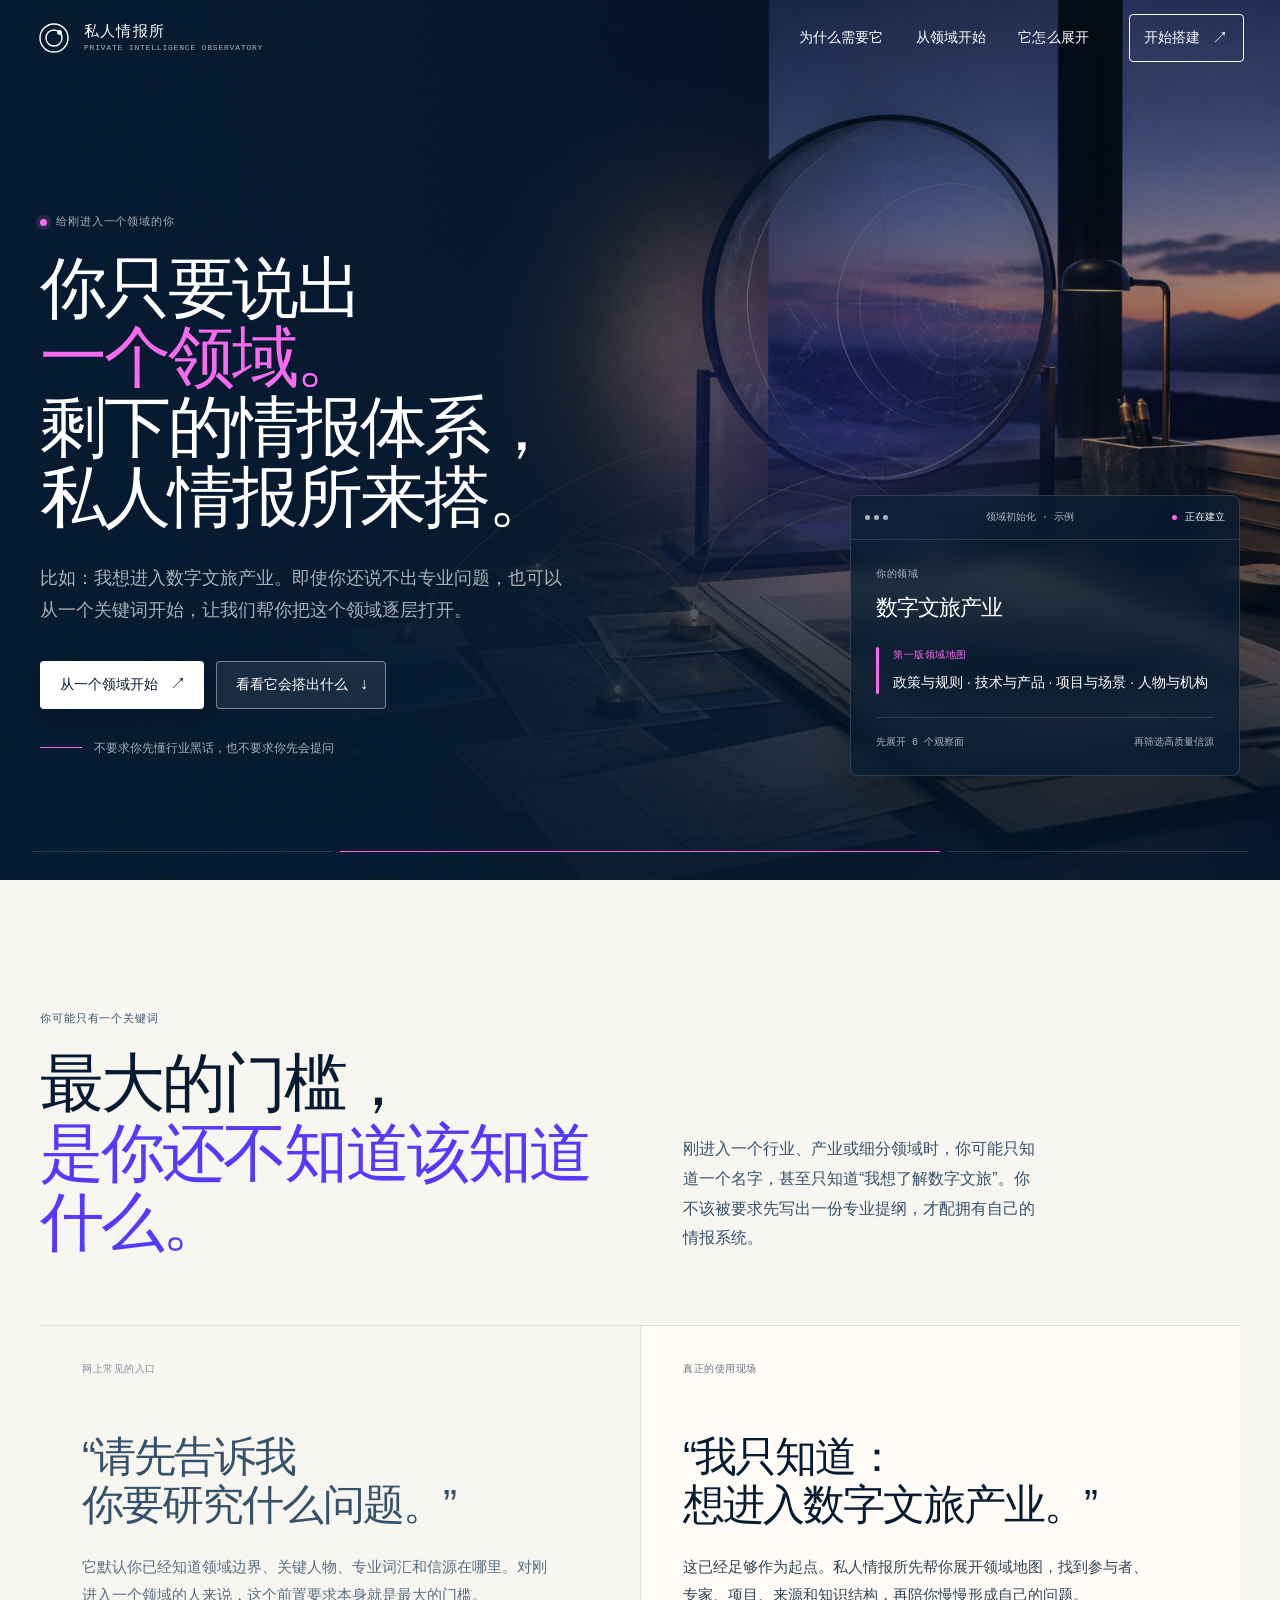
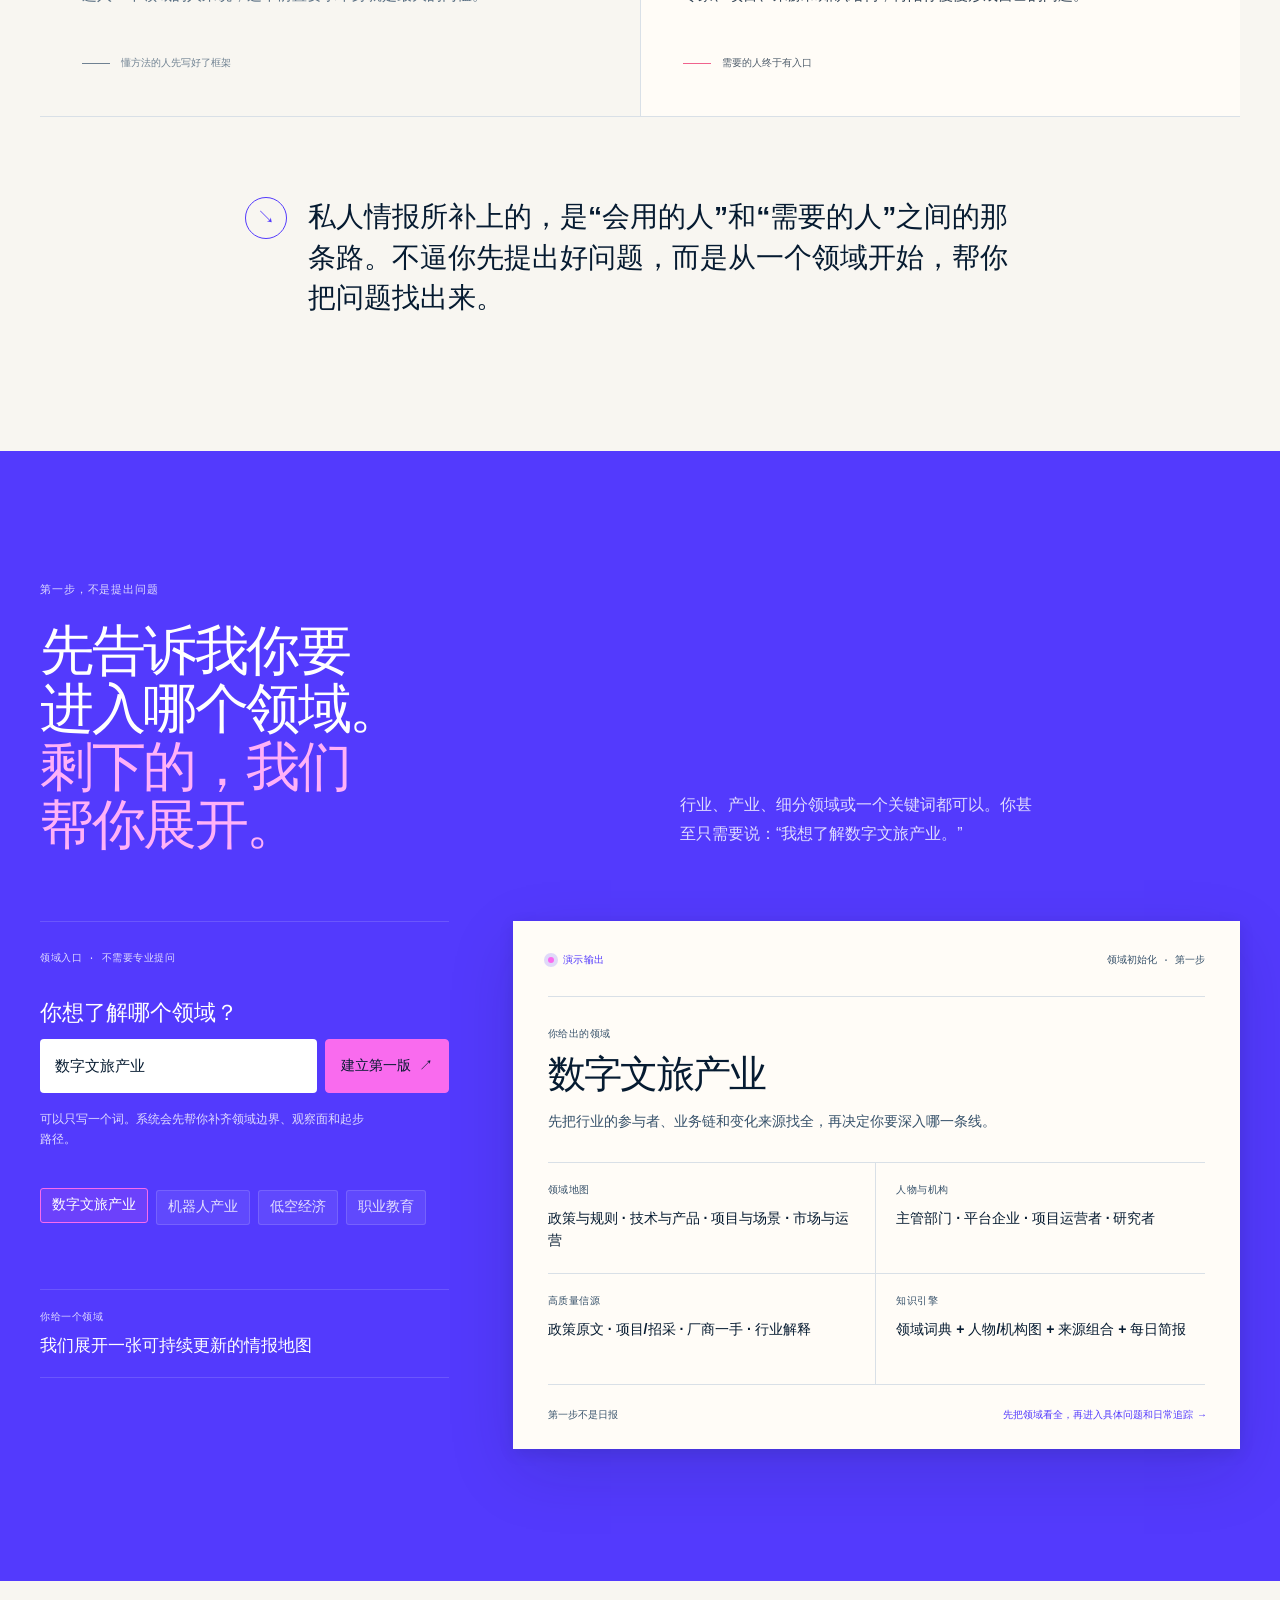
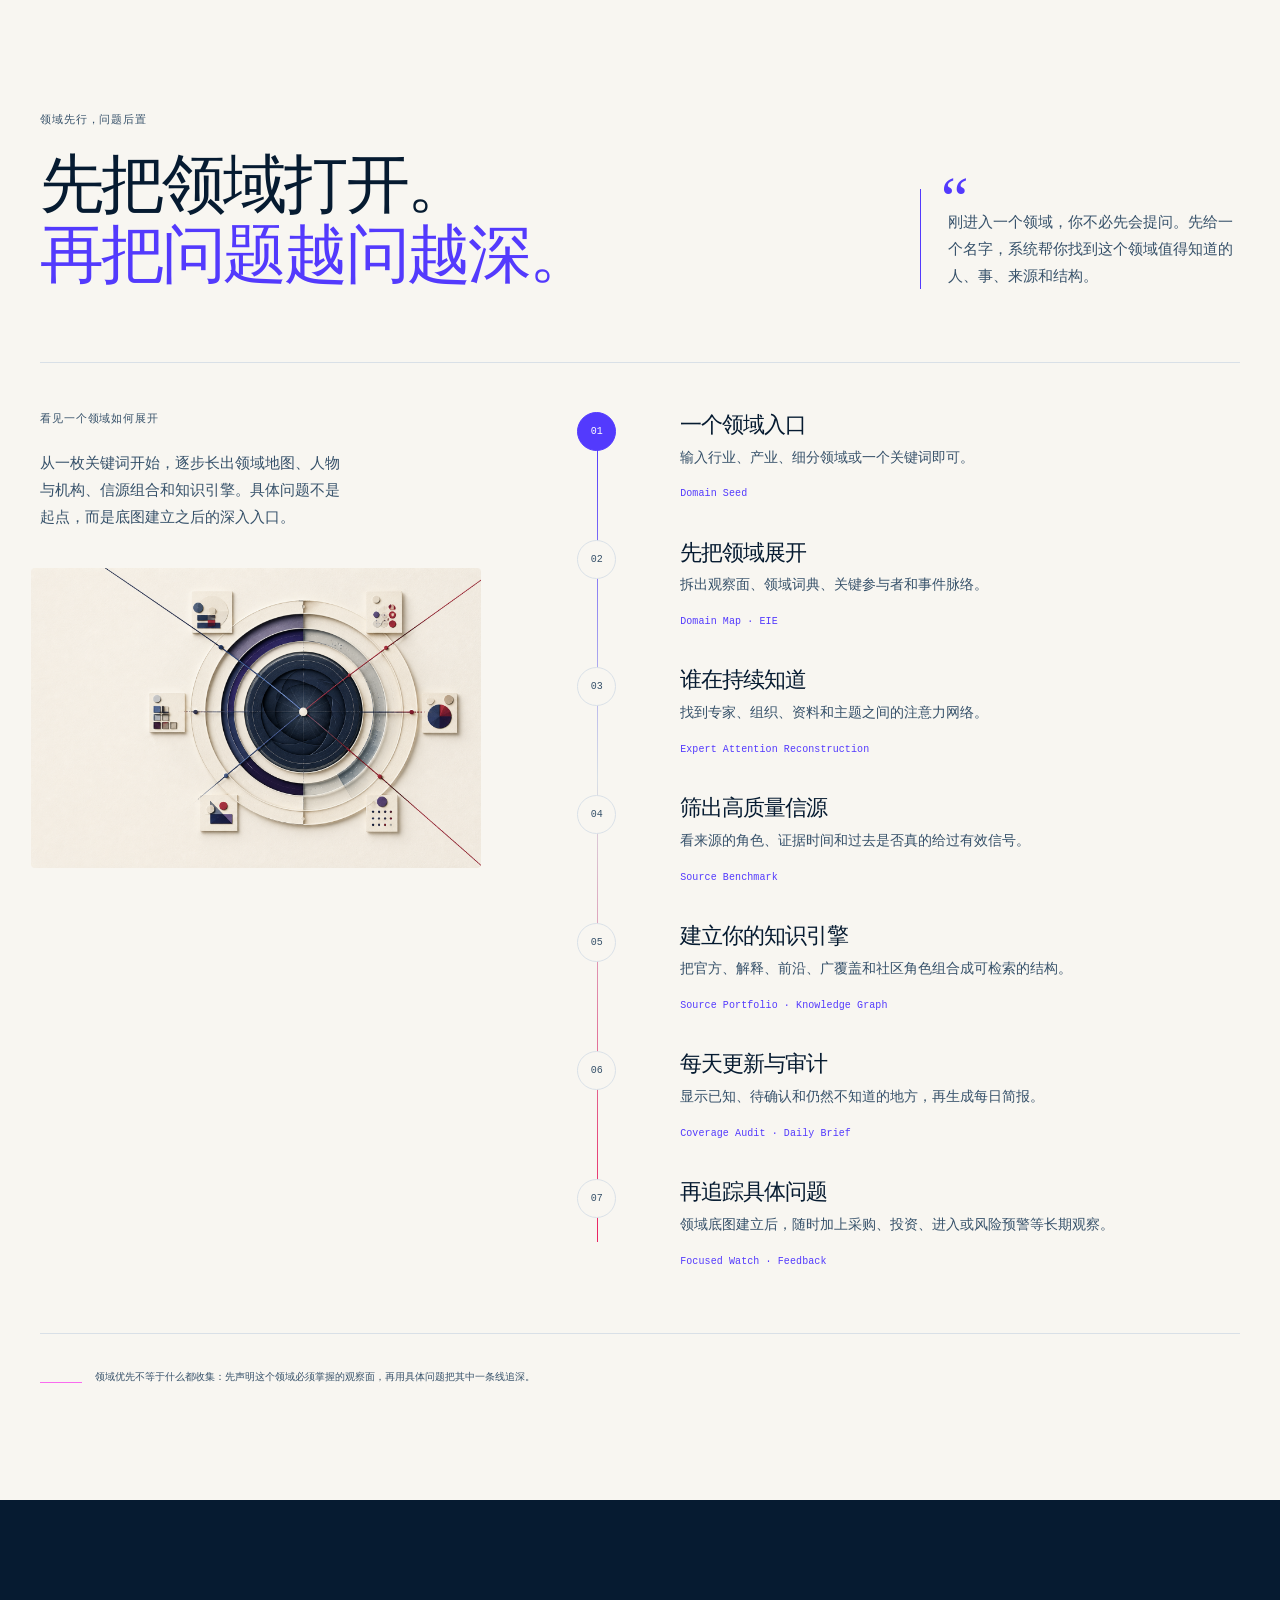
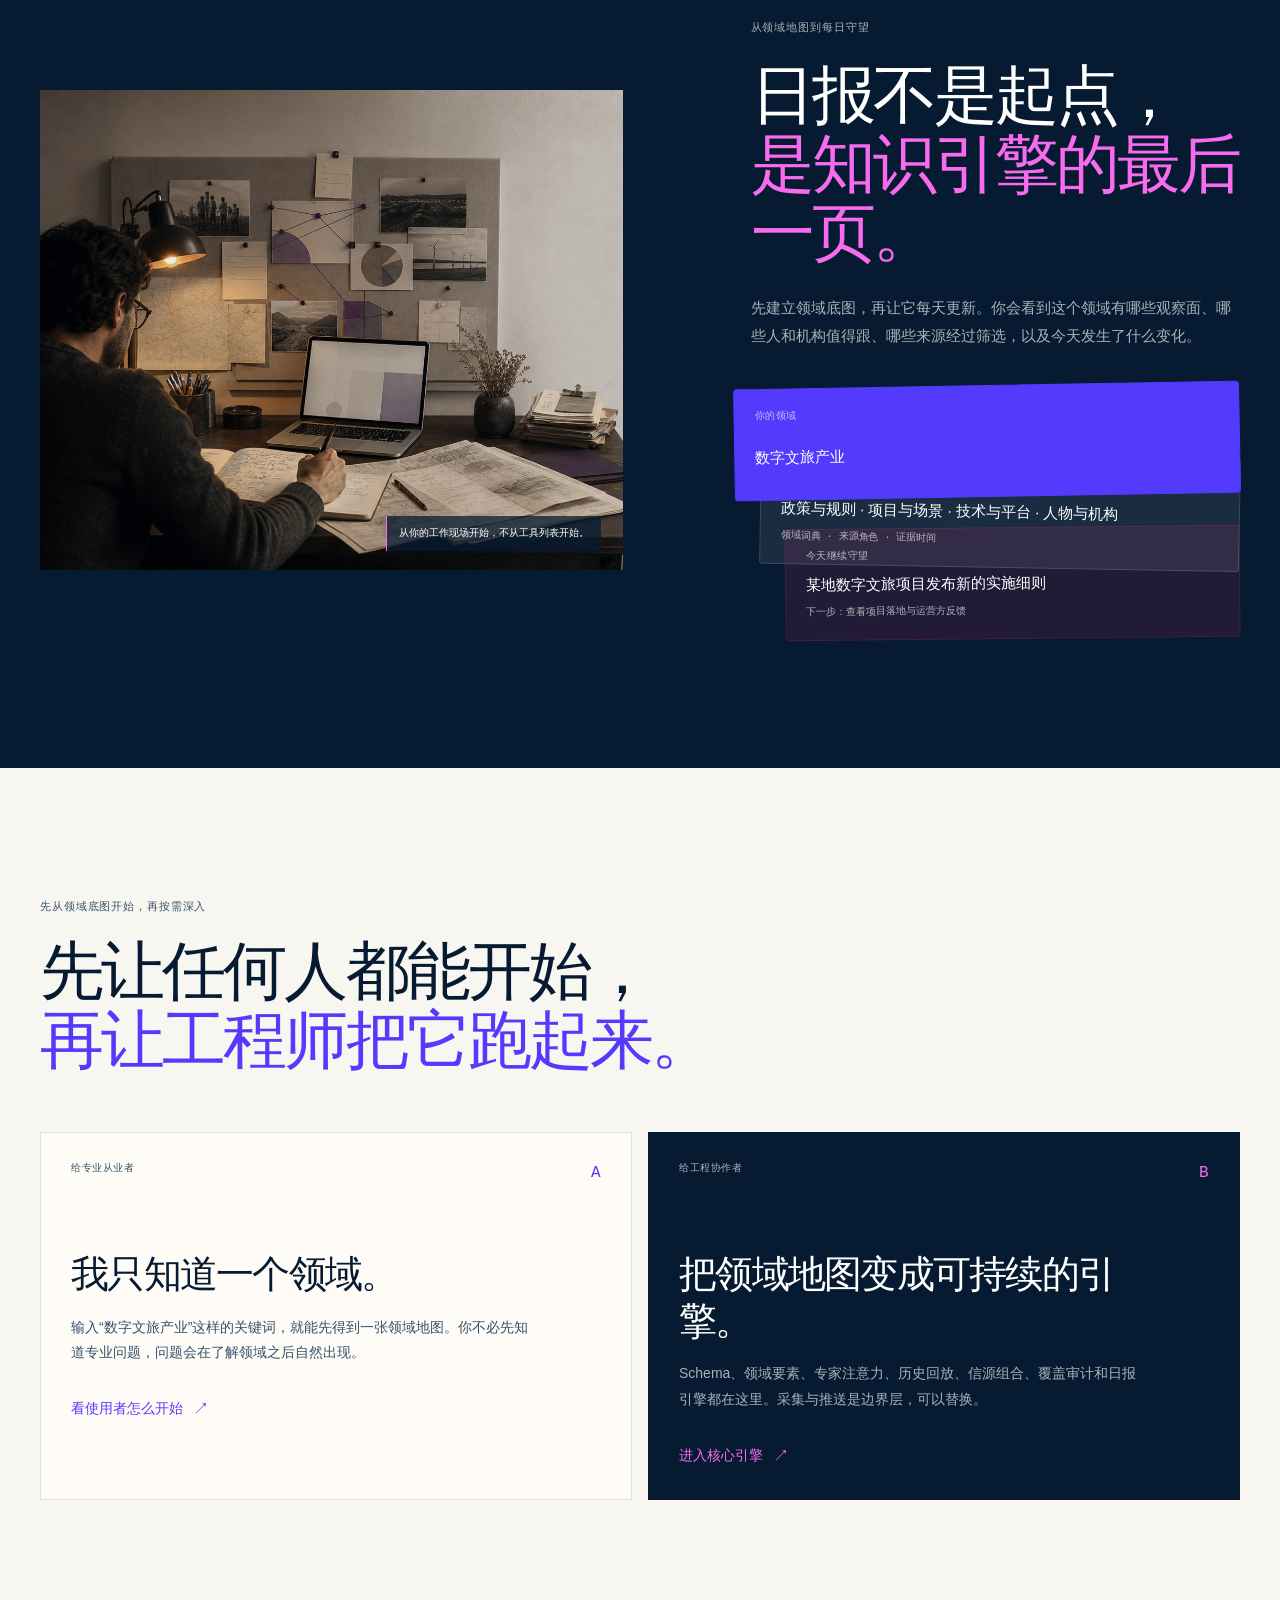
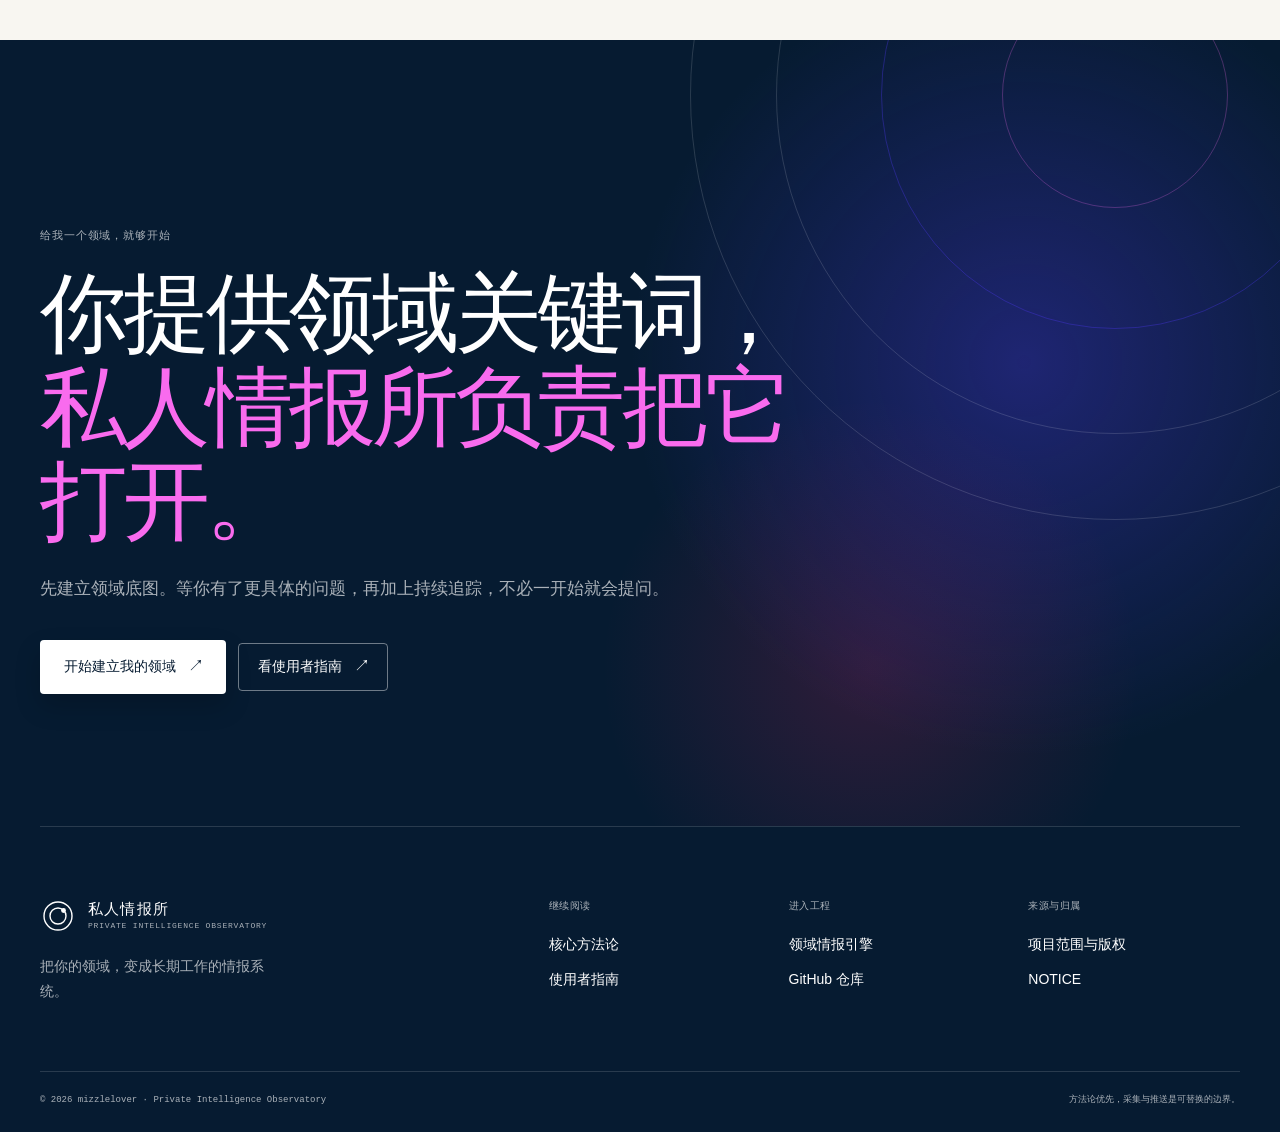
==== commit 3696ab5e: "fix: tighten observatory visual contract" ====
--- a/demo/index.html
+++ b/demo/index.html
@@ -150,7 +150,7 @@
             <div class="section-heading domain-heading reveal">
               <div>
                 <p class="eyebrow eyebrow-light">第一步，不是提出问题</p>
-                <h2 id="domain-entry-title">先告诉我你要进入哪个领域。<br /><span>剩下的，我们帮你展开。</span></h2>
+                <h2 id="domain-entry-title"><span class="domain-heading-line">先告诉我你要<br />进入哪个领域。</span><span class="domain-heading-line domain-heading-line-accent">剩下的，我们<br />帮你展开。</span></h2>
               </div>
               <p class="section-deck section-deck-light">行业、产业、细分领域或一个关键词都可以。你甚至只需要说：“我想了解数字文旅产业。”</p>
             </div>
@@ -160,7 +160,7 @@
                 <p class="domain-form-kicker">领域入口 · 不需要专业提问</p>
                 <label for="domain-input">你想了解哪个领域？</label>
                 <div class="domain-input-row">
-                  <input id="domain-input" name="domain" type="text" value="数字文旅产业" autocomplete="off" spellcheck="false" />
+                  <input class="domain-input" id="domain-input" name="domain" type="text" value="数字文旅产业" autocomplete="off" spellcheck="false" />
                   <button class="domain-build" id="domain-build" type="button">建立第一版 <span aria-hidden="true">↗</span></button>
                 </div>
                 <p class="domain-form-note">可以只写一个词。系统会先帮你补齐领域边界、观察面和起步路径。</p>
--- a/demo/styles.css
+++ b/demo/styles.css
@@ -8,6 +8,7 @@
   --violet-soft: #e7e4ff;
   --ruby: #ea2261;
   --magenta: #f96bee;
+  --magenta-light: #ffb1f8;
   --amber: #c58a3a;
   --white: #ffffff;
   --ink-06: rgb(6 27 49 / 6%);
@@ -27,6 +28,7 @@
   --white-14: rgb(255 255 255 / 14%);
   --white-42: rgb(255 255 255 / 42%);
   --white-66: rgb(255 255 255 / 66%);
+  --white-82: rgb(255 255 255 / 82%);
   --violet-18: rgb(83 58 253 / 18%);
   --violet-32: rgb(83 58 253 / 32%);
   --ruby-18: rgb(234 34 97 / 18%);
@@ -43,6 +45,271 @@
   --display: -apple-system, BlinkMacSystemFont, "PingFang SC", "Microsoft YaHei", sans-serif;
   --mono: "Source Code Pro", "SFMono-Regular", Consolas, monospace;
   --content-width: 1200px;
+  --section-gutter-lg: 64px;
+  --section-gutter-md: 48px;
+  --section-gutter-sm: 40px;
+  --nav-height: 76px;
+  --section-block: 132px;
+  --hero-min-height: min(880px, 100svh);
+  --brand-mark-size: 36px;
+  --section-heading-gap: 68px;
+  --domain-panel-min-height: 500px;
+  --domain-panel-padding: 31px 35px 25px;
+  --domain-result-min-height: 111px;
+  --button-padding-inline-start: 19px;
+  --button-padding-inline-end: 17px;
+  --space-1: 4px;
+  --space-2: 8px;
+  --space-3: 12px;
+  --space-4: 16px;
+  --space-5: 20px;
+  --space-6: 24px;
+  --space-7: 28px;
+  --space-8: 32px;
+  --space-9: 40px;
+  --space-10: 48px;
+  --space-11: 56px;
+  --space-12: 64px;
+  --space-13: 80px;
+  --space-14: 96px;
+  --gap-signal: 14px;
+  --line-width: 1px;
+  --line-mark-width: 28px;
+  --signal-marker-size: 6px;
+  --signal-rail-width: 3px;
+  --signal-dot-small-size: 5px;
+  --focus-outline-width: 3px;
+  --focus-outline-offset: 5px;
+  --page-min-width: 320px;
+  --radius-xs: 3px;
+  --radius-sm: 4px;
+  --radius-md: 8px;
+  --radius-round: 50%;
+  --control-height-sm: 44px;
+  --control-height-md: 48px;
+  --control-height-lg: 54px;
+  --control-height-chip: 35px;
+  --control-padding-block: 12px;
+  --control-padding-inline: 14px;
+  --text-meta: 10px;
+  --text-label: 12px;
+  --text-body-sm: 14px;
+  --text-body: 15px;
+  --text-default: 16px;
+  --text-lede: 17px;
+  --text-button: 14px;
+  --text-form-label: 1.35rem;
+  --text-micro: 8px;
+  --text-caption: 9px;
+  --text-link: 11px;
+  --weight-medium: 520;
+  --weight-semibold: 540;
+  --weight-strong: 560;
+  --nav-shell-max-width: 1312px;
+  --nav-shell-gutter: var(--space-12);
+  --nav-padding-inline: var(--space-1);
+  --nav-scrolled-padding-inline: var(--space-8);
+  --nav-cta-padding-block: 11px;
+  --nav-cta-padding-inline-start: var(--control-padding-inline);
+  --nav-cta-padding-inline-end: 15px;
+  --nav-hover-offset: -1px;
+  --nav-scrolled-shadow: 0 1px 0 var(--line);
+  --brand-min-width: 230px;
+  --nav-link-gap: var(--space-8);
+  --nav-link-margin-end: var(--space-9);
+  --hero-grid-gap: var(--space-12);
+  --hero-brief-min-width: 290px;
+  --hero-padding-top: 140px;
+  --hero-padding-bottom: 104px;
+  --hero-copy-max-width: 720px;
+  --hero-copy-padding-bottom: 18px;
+  --eyebrow-gap: 9px;
+  --eyebrow-margin-bottom: 22px;
+  --hero-title-max-width: 760px;
+  --hero-title-margin-bottom: 30px;
+  --hero-title-size: clamp(2.7rem, 5.25vw, 5.6rem);
+  --hero-lede-max-width: 525px;
+  --hero-lede-margin-bottom: 34px;
+  --hero-lede-size: clamp(1rem, 1.4vw, 1.18rem);
+  --hero-note-gap: var(--space-3);
+  --hero-note-margin-top: 29px;
+  --hero-note-font-size: var(--text-label);
+  --signal-dot-size: 7px;
+  --signal-ring-size: var(--space-1);
+  --hero-brief-max-width: 390px;
+  --hero-brief-radius: var(--radius-md);
+  --hero-brief-bar-min-height: 44px;
+  --hero-brief-bar-padding-inline: var(--control-padding-inline);
+  --hero-brief-body-padding: 26px 25px 24px;
+  --hero-brief-title-margin-bottom: 25px;
+  --hero-brief-signal-gap: var(--gap-signal);
+  --hero-brief-signal-margin-bottom: 23px;
+  --hero-brief-meta-gap: 9px;
+  --hero-brief-meta-padding-top: var(--space-4);
+  --hero-rail-inset: var(--space-8);
+  --hero-rail-bottom: var(--space-7);
+  --hero-rail-gap: var(--space-2);
+  --hero-rail-width: 42px;
+  --note-line-width: 42px;
+  --button-padding-bottom: 13px;
+  --button-hover-offset: -3px;
+  --button-shadow: 0 12px 26px var(--black-18);
+  --button-shadow-hover: 0 16px 34px var(--black-25);
+  --hero-brief-shadow: 0 24px 64px var(--black-26);
+  --hero-brief-blur: 10px;
+  --hero-brief-window-gap: var(--space-1);
+  --hero-brief-window-dot-size: 5px;
+  --hero-brief-status-gap: var(--space-2);
+  --hero-brief-title-size: 1.38rem;
+  --signal-label-margin-bottom: 7px;
+  --section-heading-max-width: 1000px;
+  --split-heading-gap: var(--space-10);
+  --section-deck-max-width: 420px;
+  --section-deck-offset-bottom: var(--space-1);
+  --section-heading-size: clamp(2.4rem, 5vw, 5.3rem);
+  --split-heading-min-width: 250px;
+  --section-deck-font-size: var(--text-default);
+  --tension-panel-min-height: 390px;
+  --tension-panel-padding: 35px 42px 30px;
+  --tension-index-margin-bottom: 55px;
+  --tension-title-margin-bottom: 23px;
+  --tension-copy-max-width: 465px;
+  --tension-title-size: clamp(1.9rem, 3.3vw, 3.1rem);
+  --panel-footer-gap: 11px;
+  --panel-footer-margin-top: 47px;
+  --statement-columns: 46px minmax(0, 1fr);
+  --statement-gap: 17px;
+  --statement-max-width: 790px;
+  --statement-margin-top: var(--space-13);
+  --statement-mark-size: 42px;
+  --statement-mark-font-size: 18px;
+  --statement-title-size: clamp(1.3rem, 2.2vw, 2rem);
+  --domain-heading-gap: 50px;
+  --domain-layout-columns: minmax(var(--domain-form-min-width), 0.72fr) minmax(0, 1.28fr);
+  --domain-layout-gap: var(--space-12);
+  --domain-form-min-width: 220px;
+  --domain-panel-max-width: 360px;
+  --domain-heading-size: clamp(2.4rem, 4.2vw, 4.2rem);
+  --domain-kicker-margin-bottom: var(--space-8);
+  --domain-label-margin-bottom: var(--space-3);
+  --domain-button-padding-inline: 15px;
+  --domain-suggestion-padding: 7px 11px;
+  --domain-note-max-width: 330px;
+  --domain-suggestions-margin-top: var(--space-9);
+  --domain-promise-gap: 7px;
+  --domain-promise-margin-top: var(--space-12);
+  --domain-promise-padding-block: 19px;
+  --domain-promise-max-width: 280px;
+  --domain-panel-top-padding-bottom: 27px;
+  --domain-panel-footer-padding-top: 22px;
+  --domain-panel-label-margin: 29px 0 var(--space-2);
+  --domain-panel-summary-max-width: 560px;
+  --domain-panel-title-size: clamp(1.8rem, 3vw, 2.6rem);
+  --domain-promise-title-size: 1.08rem;
+  --domain-result-padding: 19px 18px 17px 0;
+  --domain-result-padding-end: 20px;
+  --domain-result-padding-start: 20px;
+  --method-padding-bottom: 104px;
+  --method-quote-column-width: 320px;
+  --method-grid-gap: var(--space-10);
+  --method-intro-margin-bottom: 73px;
+  --method-quote-padding: 19px 0 0 27px;
+  --method-quote-mark-offset: -22px;
+  --method-quote-mark-size: 62px;
+  --method-quote-max-width: 310px;
+  --method-quote-margin-bottom: 38px;
+  --method-visual-min-width: 270px;
+  --method-visual-columns: minmax(var(--method-visual-min-width), 0.85fr) minmax(0, 1.15fr);
+  --method-visual-gap: 82px;
+  --method-visual-padding: 49px 0 61px;
+  --method-sticky-top: 105px;
+  --method-copy-margin-bottom: 38px;
+  --method-image-max-width: 450px;
+  --method-image-offset: -9px;
+  --method-spine-padding-start: 20px;
+  --method-spine-line-inset: 30px;
+  --method-step-columns: 45px minmax(0, 1fr);
+  --method-step-gap: 18px;
+  --method-step-min-height: 123px;
+  --method-step-padding-bottom: 35px;
+  --method-node-size: 39px;
+  --method-node-offset: -40px;
+  --method-footnote-gap: 13px;
+  --method-footnote-margin-top: 35px;
+  --method-step-title-size: 1.4rem;
+  --method-step-title-margin: 7px;
+  --method-step-copy-max-width: 495px;
+  --brief-section-padding: 121px 0 128px;
+  --brief-grid-min-width: 360px;
+  --brief-grid-gap: clamp(60px, 10vw, 150px);
+  --brief-image-min-height: 480px;
+  --image-caption-offset-inline: 22px;
+  --image-caption-offset-block: 19px;
+  --image-caption-max-width: 220px;
+  --image-caption-padding: 10px 12px;
+  --brief-copy-title-size: clamp(2.6rem, 5vw, 5.3rem);
+  --brief-copy-title-margin-bottom: 26px;
+  --brief-eyebrow-margin-bottom: 25px;
+  --brief-copy-max-width: 480px;
+  --brief-copy-margin-bottom: 35px;
+  --stack-min-height: 255px;
+  --stack-padding-top: var(--space-1);
+  --stack-card-gap: var(--space-2);
+  --stack-card-min-height: 112px;
+  --stack-card-padding: 18px 20px;
+  --stack-card-radius: var(--radius-sm);
+  --stack-card-max-width: 430px;
+  --stack-card-offset-question: -17px;
+  --stack-card-offset-signal-top: 71px;
+  --stack-card-offset-signal-inline: 9px;
+  --stack-card-offset-gap-top: 142px;
+  --stack-card-offset-gap-inline: 34px;
+  --entrance-padding-bottom: 140px;
+  --entrance-heading-margin-bottom: 56px;
+  --entrance-grid-gap: var(--space-4);
+  --entrance-panel-min-height: 330px;
+  --entrance-panel-padding: 27px 30px 30px;
+  --entrance-panel-hover-offset: -5px;
+  --entrance-top-margin-bottom: 64px;
+  --entrance-title-max-width: 450px;
+  --entrance-title-margin-bottom: 17px;
+  --entrance-title-size: clamp(1.65rem, 3vw, 2.6rem);
+  --entrance-copy-max-width: 470px;
+  --entrance-copy-margin-bottom: 29px;
+  --entrance-link-gap: 10px;
+  --entrance-link-hover-gap: var(--space-4);
+  --cta-min-height: 600px;
+  --cta-orbit-top: -370px;
+  --cta-orbit-right: -260px;
+  --cta-orbit-size: 850px;
+  --cta-orbit-inset-one: 85px;
+  --cta-orbit-inset-two: 190px;
+  --cta-orbit-inset-three: 311px;
+  --cta-padding-top: 57px;
+  --cta-title-max-width: 820px;
+  --cta-title-margin-bottom: 27px;
+  --cta-title-size: clamp(2.75rem, 6.8vw, 6.8rem);
+  --cta-copy-margin-bottom: 36px;
+  --button-large-padding-inline-end: 21px;
+  --button-large-padding-inline-start: 23px;
+  --footer-grid-gap: var(--space-10);
+  --footer-grid-min-width: 240px;
+  --footer-grid-columns: minmax(var(--footer-grid-min-width), 0.8fr) minmax(0, 1.2fr);
+  --footer-grid-padding: 71px 0 67px;
+  --footer-brand-margin-bottom: var(--space-5);
+  --footer-brand-max-width: 240px;
+  --footer-links-gap: 28px;
+  --footer-links-column-gap: 11px;
+  --footer-links-label-margin-bottom: 7px;
+  --footer-bottom-gap: var(--space-6);
+  --footer-bottom-padding: 21px 0 24px;
+  --footer-brand-text-size: var(--text-body-sm);
+  --footer-link-size: var(--text-body-sm);
+  --footer-bottom-text-size: var(--text-caption);
+  --noscript-offset: var(--space-4);
+  --noscript-max-width: 340px;
+  --noscript-padding: 14px 16px;
+  --noscript-font-size: 13px;
   --ease-out: cubic-bezier(0.22, 1, 0.36, 1);
 }
 
@@ -56,12 +323,12 @@
 }
 
 body {
-  min-width: 320px;
+  min-width: var(--page-min-width);
   margin: 0;
   color: var(--ink);
   background: var(--paper);
   font-family: var(--display);
-  font-size: 16px;
+  font-size: var(--text-default);
   line-height: 1.7;
   -webkit-font-smoothing: antialiased;
   text-rendering: optimizeLegibility;
@@ -94,8 +361,8 @@
 
 a:focus-visible,
 button:focus-visible {
-  outline: 3px solid var(--magenta);
-  outline-offset: 5px;
+  outline: var(--focus-outline-width) solid var(--magenta);
+  outline-offset: var(--focus-outline-offset);
 }
 
 h1,
@@ -115,7 +382,7 @@
 h2,
 h3,
 strong {
-  font-weight: 560;
+  font-weight: var(--weight-strong);
 }
 
 .site-shell {
@@ -123,7 +390,7 @@
 }
 
 .section-width {
-  width: min(calc(100% - 64px), var(--content-width));
+  width: min(calc(100% - var(--section-gutter-lg)), var(--content-width));
   margin: 0 auto;
 }
 
@@ -136,20 +403,20 @@
   display: flex;
   align-items: center;
   justify-content: space-between;
-  width: min(calc(100% - 64px), 1312px);
-  height: 76px;
+  width: min(calc(100% - var(--nav-shell-gutter)), var(--nav-shell-max-width));
+  height: var(--nav-height);
   margin: 0 auto;
-  padding: 0 4px;
+  padding: 0 var(--nav-padding-inline);
   color: var(--white);
   transition: background-color 240ms ease, color 240ms ease, padding 240ms ease, box-shadow 240ms ease;
 }
 
 .site-nav.is-scrolled {
   width: 100%;
-  padding: 0 32px;
+  padding: 0 var(--nav-scrolled-padding-inline);
   color: var(--ink);
   background: var(--paper-90);
-  box-shadow: 0 1px 0 var(--line);
+  box-shadow: var(--nav-scrolled-shadow);
   -webkit-backdrop-filter: blur(16px);
   backdrop-filter: blur(16px);
 }
@@ -157,21 +424,21 @@
 .brand {
   display: inline-flex;
   align-items: center;
-  gap: 10px;
-  min-width: 230px;
+  gap: var(--space-3);
+  min-width: var(--brand-min-width);
 }
 
 .brand-mark {
   display: grid;
-  width: 36px;
-  height: 36px;
+  width: var(--brand-mark-size);
+  height: var(--brand-mark-size);
   place-items: center;
   color: currentColor;
 }
 
 .brand-mark svg {
-  width: 36px;
-  height: 36px;
+  width: var(--brand-mark-size);
+  height: var(--brand-mark-size);
 }
 
 .brand-copy {
@@ -181,15 +448,15 @@
 }
 
 .brand-copy strong {
-  font-size: 15px;
+  font-size: var(--text-body);
   letter-spacing: 0.08em;
 }
 
 .brand-copy small {
-  margin-top: 4px;
+  margin-top: var(--space-1);
   color: currentColor;
   font-family: var(--mono);
-  font-size: 8px;
+  font-size: var(--text-micro);
   letter-spacing: 0.1em;
   opacity: 0.66;
 }
@@ -197,10 +464,10 @@
 .nav-links {
   display: flex;
   align-items: center;
-  gap: 32px;
+  gap: var(--nav-link-gap);
   margin-left: auto;
-  margin-right: 40px;
-  font-size: 13px;
+  margin-right: var(--nav-link-margin-end);
+  font-size: var(--text-button);
   letter-spacing: 0.01em;
 }
 
@@ -212,30 +479,30 @@
 .nav-links a:hover,
 .nav-cta:hover {
   opacity: 0.68;
-  transform: translateY(-1px);
+  transform: translateY(var(--nav-hover-offset));
 }
 
 .nav-cta {
   display: inline-flex;
   align-items: center;
-  gap: 10px;
-  padding: 11px 15px 11px 16px;
+  gap: var(--space-3);
+  padding: var(--nav-cta-padding-block) var(--nav-cta-padding-inline-end) var(--nav-cta-padding-block) var(--nav-cta-padding-inline-start);
   border: 1px solid currentColor;
-  border-radius: 4px;
-  font-size: 13px;
+  border-radius: var(--radius-sm);
+  font-size: var(--text-button);
   white-space: nowrap;
 }
 
 .nav-cta span,
 .button span,
 .entrance-panel a span {
-  font-size: 16px;
+  font-size: var(--text-default);
   line-height: 1;
 }
 
 .hero {
   position: relative;
-  min-height: min(880px, 100svh);
+  min-height: var(--hero-min-height);
   color: var(--white);
   background: var(--ink);
   isolation: isolate;
@@ -272,27 +539,27 @@
 .hero-inner {
   position: relative;
   display: grid;
-  grid-template-columns: minmax(0, 1fr) minmax(290px, 390px);
+  grid-template-columns: minmax(0, 1fr) minmax(var(--hero-brief-min-width), var(--hero-brief-max-width));
   align-items: end;
-  min-height: min(880px, 100svh);
-  gap: 64px;
-  padding-top: 140px;
-  padding-bottom: 104px;
+  min-height: var(--hero-min-height);
+  gap: var(--hero-grid-gap);
+  padding-top: var(--hero-padding-top);
+  padding-bottom: var(--hero-padding-bottom);
 }
 
 .hero-copy {
-  max-width: 720px;
-  padding-bottom: 18px;
+  max-width: var(--hero-copy-max-width);
+  padding-bottom: var(--hero-copy-padding-bottom);
 }
 
 .eyebrow {
   display: flex;
   align-items: center;
-  gap: 9px;
-  margin-bottom: 22px;
+  gap: var(--eyebrow-gap);
+  margin-bottom: var(--eyebrow-margin-bottom);
   color: var(--ink-soft);
   font-family: var(--mono);
-  font-size: 11px;
+  font-size: var(--text-link);
   letter-spacing: 0.08em;
   line-height: 1.4;
   text-transform: uppercase;
@@ -306,25 +573,25 @@
 .live-chip span,
 .brief-status span {
   display: inline-block;
-  width: 7px;
-  height: 7px;
-  border-radius: 50%;
+  width: var(--signal-dot-size);
+  height: var(--signal-dot-size);
+  border-radius: var(--radius-round);
   background: var(--violet);
-  box-shadow: 0 0 0 4px var(--violet-18);
+  box-shadow: 0 0 0 var(--signal-ring-size) var(--violet-18);
 }
 
 .eyebrow-light .eyebrow-dot,
 .brief-status span,
 .live-chip span {
   background: var(--magenta);
-  box-shadow: 0 0 0 4px var(--magenta-15);
+  box-shadow: 0 0 0 var(--signal-ring-size) var(--magenta-15);
 }
 
 .hero h1 {
-  max-width: 760px;
-  margin-bottom: 30px;
-  font-size: clamp(2.7rem, 5.25vw, 5.6rem);
-  font-weight: 520;
+  max-width: var(--hero-title-max-width);
+  margin-bottom: var(--hero-title-margin-bottom);
+  font-size: var(--hero-title-size);
+  font-weight: var(--weight-medium);
   line-height: 1.04;
 }
 
@@ -333,10 +600,10 @@
 }
 
 .hero-lede {
-  max-width: 525px;
-  margin-bottom: 34px;
+  max-width: var(--hero-lede-max-width);
+  margin-bottom: var(--hero-lede-margin-bottom);
   color: var(--white-66);
-  font-size: clamp(1rem, 1.4vw, 1.18rem);
+  font-size: var(--hero-lede-size);
   line-height: 1.8;
 }
 
@@ -345,36 +612,36 @@
   display: flex;
   flex-wrap: wrap;
   align-items: center;
-  gap: 12px;
+  gap: var(--space-3);
 }
 
 .button {
   display: inline-flex;
   align-items: center;
   justify-content: center;
-  gap: 12px;
-  min-height: 48px;
-  padding: 12px 17px 13px 19px;
+  gap: var(--space-3);
+  min-height: var(--control-height-md);
+  padding: var(--control-padding-block) var(--button-padding-inline-end) var(--button-padding-bottom) var(--button-padding-inline-start);
   border: 1px solid transparent;
-  border-radius: 4px;
-  font-size: 14px;
-  font-weight: 560;
+  border-radius: var(--radius-sm);
+  font-size: var(--text-body-sm);
+  font-weight: var(--weight-strong);
   line-height: 1.2;
   transition: transform 180ms var(--ease-out), box-shadow 180ms ease, background-color 180ms ease, color 180ms ease;
 }
 
 .button:hover {
-  transform: translateY(-3px);
+  transform: translateY(var(--button-hover-offset));
 }
 
 .button-primary {
   color: var(--ink);
   background: var(--white);
-  box-shadow: 0 12px 26px var(--black-18);
+  box-shadow: var(--button-shadow);
 }
 
 .button-primary:hover {
-  box-shadow: 0 16px 34px var(--black-25);
+  box-shadow: var(--button-shadow-hover);
 }
 
 .button-quiet {
@@ -390,17 +657,17 @@
 .hero-note {
   display: flex;
   align-items: center;
-  gap: 12px;
-  margin-top: 29px;
+  gap: var(--hero-note-gap);
+  margin-top: var(--hero-note-margin-top);
   color: var(--white-66);
-  font-size: 12px;
+  font-size: var(--hero-note-font-size);
 }
 
 .note-line,
 .footnote-line {
   display: inline-block;
-  width: 42px;
-  height: 1px;
+  width: var(--note-line-width);
+  height: var(--line-width);
   background: var(--magenta);
 }
 
@@ -409,53 +676,54 @@
   width: 100%;
   overflow: hidden;
   border: 1px solid var(--white-14);
-  border-radius: 8px;
+  max-width: var(--hero-brief-max-width);
+  border-radius: var(--hero-brief-radius);
   background: var(--ink-74);
-  box-shadow: 0 24px 64px var(--black-26);
-  -webkit-backdrop-filter: blur(10px);
-  backdrop-filter: blur(10px);
+  box-shadow: var(--hero-brief-shadow);
+  -webkit-backdrop-filter: blur(var(--hero-brief-blur));
+  backdrop-filter: blur(var(--hero-brief-blur));
 }
 
 .brief-window-bar {
   display: flex;
   align-items: center;
   justify-content: space-between;
-  min-height: 44px;
-  padding: 0 14px;
+  min-height: var(--hero-brief-bar-min-height);
+  padding: 0 var(--hero-brief-bar-padding-inline);
   border-bottom: 1px solid var(--white-14);
   color: var(--white-66);
   font-family: var(--mono);
-  font-size: 10px;
+  font-size: var(--text-meta);
 }
 
 .window-dots {
   display: flex;
-  gap: 4px;
+  gap: var(--hero-brief-window-gap);
 }
 
 .window-dots i {
   display: block;
-  width: 5px;
-  height: 5px;
-  border-radius: 50%;
+  width: var(--hero-brief-window-dot-size);
+  height: var(--hero-brief-window-dot-size);
+  border-radius: var(--radius-round);
   background: var(--white-66);
 }
 
 .brief-status {
   display: inline-flex;
   align-items: center;
-  gap: 8px;
+  gap: var(--hero-brief-status-gap);
   color: var(--white);
 }
 
 .brief-status span {
-  width: 5px;
-  height: 5px;
+  width: var(--hero-brief-window-dot-size);
+  height: var(--hero-brief-window-dot-size);
   box-shadow: none;
 }
 
 .hero-brief-body {
-  padding: 26px 25px 24px;
+  padding: var(--hero-brief-body-padding);
 }
 
 .brief-kicker,
@@ -465,41 +733,41 @@
 .entrance-top {
   color: var(--white-66);
   font-family: var(--mono);
-  font-size: 10px;
+  font-size: var(--text-meta);
   letter-spacing: 0.05em;
   text-transform: uppercase;
 }
 
 .hero-brief h2 {
-  margin-bottom: 25px;
-  font-size: 1.38rem;
-  font-weight: 520;
+  margin-bottom: var(--hero-brief-title-margin-bottom);
+  font-size: var(--hero-brief-title-size);
+  font-weight: var(--weight-medium);
   line-height: 1.32;
 }
 
 .brief-signal {
   display: grid;
-  grid-template-columns: 3px 1fr;
-  gap: 14px;
-  margin-bottom: 23px;
+  grid-template-columns: var(--signal-rail-width) 1fr;
+  gap: var(--hero-brief-signal-gap);
+  margin-bottom: var(--hero-brief-signal-margin-bottom);
 }
 
 .signal-rail {
   display: block;
-  border-radius: 3px;
+  border-radius: var(--radius-xs);
   background: var(--magenta);
 }
 
 .signal-label {
   display: block;
-  margin-bottom: 7px;
+  margin-bottom: var(--signal-label-margin-bottom);
   color: var(--magenta);
 }
 
 .brief-signal p {
   margin-bottom: 0;
   color: var(--white);
-  font-size: 14px;
+  font-size: var(--text-body-sm);
   line-height: 1.65;
 }
 
@@ -507,23 +775,23 @@
   display: flex;
   flex-wrap: wrap;
   justify-content: space-between;
-  gap: 9px;
-  padding-top: 16px;
+  gap: var(--hero-brief-meta-gap);
+  padding-top: var(--hero-brief-meta-padding-top);
   border-top: 1px solid var(--white-14);
   color: var(--white-66);
   font-family: var(--mono);
-  font-size: 10px;
+  font-size: var(--text-meta);
 }
 
 .hero-rail {
   position: absolute;
-  right: 32px;
-  bottom: 28px;
-  left: 32px;
+  right: var(--hero-rail-inset);
+  bottom: var(--hero-rail-bottom);
+  left: var(--hero-rail-inset);
   display: grid;
   grid-template-columns: 1fr 2fr 1fr;
-  gap: 8px;
-  height: 1px;
+  gap: var(--space-2);
+  height: var(--line-width);
 }
 
 .hero-rail span {
@@ -537,7 +805,8 @@
 
 .section {
   position: relative;
-  padding: 132px 0;
+  padding: var(--section-block) 0;
+  scroll-margin-top: var(--nav-height);
 }
 
 .section-paper {
@@ -555,15 +824,15 @@
 }
 
 .section-heading {
-  max-width: 1000px;
-  margin-bottom: 68px;
+  max-width: var(--section-heading-max-width);
+  margin-bottom: var(--section-heading-gap);
 }
 
 .split-heading {
   display: grid;
-  grid-template-columns: minmax(0, 1.25fr) minmax(250px, 0.75fr);
+  grid-template-columns: minmax(0, 1.25fr) minmax(var(--split-heading-min-width), 0.75fr);
   align-items: end;
-  gap: 80px;
+  gap: var(--split-heading-gap);
 }
 
 .section-heading h2,
@@ -571,8 +840,8 @@
 .brief-copy h2,
 .cta-inner h2 {
   margin-bottom: 0;
-  font-size: clamp(2.4rem, 5vw, 5.3rem);
-  font-weight: 520;
+  font-size: var(--section-heading-size);
+  font-weight: var(--weight-medium);
   line-height: 1.08;
 }
 
@@ -583,15 +852,19 @@
 }
 
 .section-deck {
-  max-width: 420px;
-  margin: 0 0 4px auto;
+  max-width: var(--section-deck-max-width);
+  margin: 0 0 var(--section-deck-offset-bottom) auto;
   color: var(--ink-soft);
-  font-size: 16px;
+  font-size: var(--section-deck-font-size);
   line-height: 1.85;
 }
 
 .section-deck-light {
-  color: var(--white-66);
+  color: var(--white-82);
+}
+
+.section-violet .eyebrow-light {
+  color: var(--white-82);
 }
 
 .tension-grid {
@@ -602,8 +875,8 @@
 }
 
 .tension-panel {
-  min-height: 390px;
-  padding: 35px 42px 30px;
+  min-height: var(--tension-panel-min-height);
+  padding: var(--tension-panel-padding);
 }
 
 .tension-panel + .tension-panel {
@@ -620,23 +893,23 @@
 }
 
 .tension-panel .panel-index {
-  margin-bottom: 55px;
+  margin-bottom: var(--tension-index-margin-bottom);
   color: currentColor;
   opacity: 0.62;
 }
 
 .tension-panel h3 {
-  margin-bottom: 23px;
-  font-size: clamp(1.9rem, 3.3vw, 3.1rem);
-  font-weight: 520;
+  margin-bottom: var(--tension-title-margin-bottom);
+  font-size: var(--tension-title-size);
+  font-weight: var(--weight-medium);
   line-height: 1.15;
 }
 
 .tension-panel > p:not(.panel-index) {
-  max-width: 465px;
+  max-width: var(--tension-copy-max-width);
   margin-bottom: 0;
   color: currentColor;
-  font-size: 15px;
+  font-size: var(--text-body);
   line-height: 1.85;
   opacity: 0.82;
 }
@@ -644,17 +917,17 @@
 .panel-footer {
   display: flex;
   align-items: center;
-  gap: 11px;
-  margin-top: 47px;
+  gap: var(--panel-footer-gap);
+  margin-top: var(--panel-footer-margin-top);
   color: currentColor;
   font-family: var(--mono);
-  font-size: 10px;
+  font-size: var(--text-meta);
   opacity: 0.7;
 }
 
 .line-mark {
-  width: 28px;
-  height: 1px;
+  width: var(--line-mark-width);
+  height: var(--line-width);
   background: currentColor;
 }
 
@@ -664,39 +937,39 @@
 
 .statement-band {
   display: grid;
-  grid-template-columns: 46px minmax(0, 1fr);
+  grid-template-columns: var(--statement-columns);
   align-items: start;
-  gap: 17px;
-  max-width: 790px;
-  margin: 80px auto 0;
+  gap: var(--statement-gap);
+  max-width: var(--statement-max-width);
+  margin: var(--statement-margin-top) auto 0;
 }
 
 .statement-mark {
   display: grid;
-  width: 42px;
-  height: 42px;
+  width: var(--statement-mark-size);
+  height: var(--statement-mark-size);
   place-items: center;
   border: 1px solid var(--violet);
-  border-radius: 50%;
+  border-radius: var(--radius-round);
   color: var(--violet);
-  font-size: 18px;
+  font-size: var(--statement-mark-font-size);
 }
 
 .statement-band p {
   margin-bottom: 0;
-  font-size: clamp(1.3rem, 2.2vw, 2rem);
+  font-size: var(--statement-title-size);
   line-height: 1.45;
 }
 
 .statement-band strong {
-  font-weight: 560;
+  font-weight: var(--weight-strong);
 }
 
 .domain-heading {
   display: flex;
   align-items: end;
   justify-content: space-between;
-  gap: 50px;
+  gap: var(--domain-heading-gap);
 }
 
 .domain-heading > div:first-child {
@@ -705,26 +978,31 @@
 }
 
 .domain-heading h2 {
-  font-size: clamp(2.4rem, 4.2vw, 4.2rem);
+  font-size: var(--domain-heading-size);
 }
 
 .domain-heading .section-deck {
-  flex: 0 1 360px;
+  flex: 0 1 var(--domain-panel-max-width);
 }
 
 .domain-heading h2 span {
-  color: var(--magenta);
+  display: block;
+  white-space: nowrap;
+}
+
+.domain-heading h2 .domain-heading-line-accent {
+  color: var(--magenta-light);
 }
 
 .domain-layout {
   display: grid;
-  grid-template-columns: minmax(220px, 0.72fr) minmax(0, 1.28fr);
-  gap: 64px;
+  grid-template-columns: var(--domain-layout-columns);
+  gap: var(--domain-layout-gap);
   align-items: start;
 }
 
 .domain-entry-form {
-  padding-top: 28px;
+  padding-top: var(--space-7);
   border-top: 1px solid var(--white-14);
 }
 
@@ -737,92 +1015,93 @@
 }
 
 .domain-form-kicker {
-  margin-bottom: 32px;
-  color: var(--white-66);
+  margin-bottom: var(--domain-kicker-margin-bottom);
+  color: var(--white-82);
   font-family: var(--mono);
-  font-size: 10px;
+  font-size: var(--text-meta);
   letter-spacing: 0.05em;
   text-transform: uppercase;
 }
 
 .domain-entry-form label {
-  margin-bottom: 13px;
+  margin-bottom: var(--domain-label-margin-bottom);
   color: var(--white);
-  font-size: 1.35rem;
-  font-weight: 540;
+  font-size: var(--text-form-label);
+  font-weight: var(--weight-semibold);
   line-height: 1.3;
 }
 
 .domain-input-row {
   display: grid;
   grid-template-columns: minmax(0, 1fr) auto;
-  gap: 8px;
+  gap: var(--space-2);
 }
 
 .domain-input {
   width: 100%;
   min-width: 0;
-  min-height: 54px;
-  padding: 12px 14px;
+  min-height: var(--control-height-lg);
+  padding: var(--control-padding-block) var(--control-padding-inline);
   border: 1px solid var(--white-42);
-  border-radius: 4px;
+  border-radius: var(--radius-sm);
   color: var(--ink);
   background: var(--white);
-  font-size: 15px;
+  font-family: var(--display);
+  font-size: var(--text-body);
   line-height: 1.3;
 }
 
 .domain-input:focus {
-  outline: 3px solid var(--magenta);
-  outline-offset: 3px;
+  outline: var(--focus-outline-width) solid var(--magenta);
+  outline-offset: var(--focus-outline-offset);
 }
 
 .domain-build {
   display: inline-flex;
   align-items: center;
   justify-content: center;
-  gap: 9px;
-  min-height: 54px;
-  padding: 12px 15px;
+  gap: var(--space-2);
+  min-height: var(--control-height-lg);
+  padding: var(--control-padding-block) var(--domain-button-padding-inline);
   border: 1px solid var(--magenta);
-  border-radius: 4px;
+  border-radius: var(--radius-sm);
   color: var(--ink);
   background: var(--magenta);
-  font-size: 13px;
-  font-weight: 560;
+  font-size: var(--text-button);
+  font-weight: var(--weight-strong);
   cursor: pointer;
   transition: transform 180ms var(--ease-out), box-shadow 180ms ease, background-color 180ms ease;
 }
 
 .domain-build:hover {
   background: var(--white);
-  box-shadow: 0 12px 24px var(--black-18);
-  transform: translateY(-3px);
+  box-shadow: var(--button-shadow);
+  transform: translateY(var(--button-hover-offset));
 }
 
 .domain-form-note {
-  max-width: 330px;
-  margin: 17px 0 0;
-  color: var(--white-66);
-  font-size: 12px;
+  max-width: var(--domain-note-max-width);
+  margin: var(--space-4) 0 0;
+  color: var(--white-82);
+  font-size: var(--text-label);
   line-height: 1.7;
 }
 
 .domain-suggestions {
   display: flex;
   flex-wrap: wrap;
-  gap: 8px;
-  margin-top: 34px;
+  gap: var(--space-2);
+  margin-top: var(--domain-suggestions-margin-top);
 }
 
 .domain-suggestion {
-  min-height: 35px;
-  padding: 7px 11px;
+  min-height: var(--control-height-chip);
+  padding: var(--domain-suggestion-padding);
   border: 1px solid var(--white-14);
-  border-radius: 3px;
-  color: var(--white-66);
+  border-radius: var(--radius-xs);
+  color: var(--white-82);
   background: var(--white-08);
-  font-size: 12px;
+  font-size: var(--text-button);
   cursor: pointer;
   transition: color 180ms ease, border-color 180ms ease, background-color 180ms ease, transform 180ms var(--ease-out);
 }
@@ -837,31 +1116,31 @@
 
 .domain-promise {
   display: grid;
-  gap: 7px;
-  margin-top: 52px;
-  padding: 19px 0;
+  gap: var(--domain-promise-gap);
+  margin-top: var(--domain-promise-margin-top);
+  padding: var(--domain-promise-padding-block) 0;
   border-top: 1px solid var(--white-14);
   border-bottom: 1px solid var(--white-14);
 }
 
 .domain-promise span {
-  color: var(--white-66);
+  color: var(--white-82);
   font-family: var(--mono);
-  font-size: 10px;
+  font-size: var(--text-meta);
   letter-spacing: 0.05em;
 }
 
 .domain-promise strong {
-  max-width: 280px;
+  max-width: var(--domain-promise-max-width);
   color: var(--white);
-  font-size: 1.08rem;
-  font-weight: 540;
+  font-size: var(--domain-promise-title-size);
+  font-weight: var(--weight-semibold);
   line-height: 1.45;
 }
 
 .domain-panel {
-  min-height: 500px;
-  padding: 31px 35px 25px;
+  min-height: var(--domain-panel-min-height);
+  padding: var(--domain-panel-padding);
   color: var(--ink);
   background: var(--paper-strong);
   box-shadow: var(--shadow-card);
@@ -878,71 +1157,71 @@
   display: flex;
   align-items: center;
   justify-content: space-between;
-  gap: 15px;
+  gap: var(--space-4);
 }
 
 .domain-panel-top {
-  padding-bottom: 27px;
+  padding-bottom: var(--domain-panel-top-padding-bottom);
   border-bottom: 1px solid var(--line);
 }
 
 .live-chip {
   display: inline-flex;
   align-items: center;
-  gap: 9px;
+  gap: var(--eyebrow-gap);
   color: var(--violet);
   font-family: var(--mono);
-  font-size: 10px;
+  font-size: var(--text-meta);
   letter-spacing: 0.04em;
   text-transform: uppercase;
 }
 
 .live-chip span {
-  width: 6px;
-  height: 6px;
-  box-shadow: 0 0 0 4px var(--violet-18);
+  width: var(--signal-marker-size);
+  height: var(--signal-marker-size);
+  box-shadow: 0 0 0 var(--signal-ring-size) var(--violet-18);
 }
 
 .panel-date {
   color: var(--ink-soft);
   font-family: var(--mono);
-  font-size: 10px;
+  font-size: var(--text-meta);
 }
 
 .domain-panel-footer {
-  padding-top: 22px;
+  padding-top: var(--domain-panel-footer-padding-top);
   color: var(--ink-soft);
   font-family: var(--mono);
-  font-size: 10px;
+  font-size: var(--text-meta);
 }
 
 .domain-panel-footer strong {
   color: var(--violet);
-  font-weight: 560;
+  font-weight: var(--weight-strong);
 }
 
 .domain-panel-label {
-  margin: 29px 0 8px;
+  margin: var(--domain-panel-label-margin);
   color: var(--ink-soft);
   font-family: var(--mono);
-  font-size: 10px;
+  font-size: var(--text-meta);
   letter-spacing: 0.05em;
   text-transform: uppercase;
 }
 
 .domain-panel-title {
-  margin-bottom: 13px;
+  margin-bottom: var(--space-3);
   color: var(--ink);
-  font-size: clamp(1.8rem, 3vw, 2.6rem);
-  font-weight: 540;
+  font-size: var(--domain-panel-title-size);
+  font-weight: var(--weight-semibold);
   line-height: 1.2;
 }
 
 .domain-summary {
-  max-width: 560px;
-  margin-bottom: 29px;
+  max-width: var(--domain-panel-summary-max-width);
+  margin-bottom: var(--space-7);
   color: var(--ink-soft);
-  font-size: 14px;
+  font-size: var(--text-body-sm);
   line-height: 1.8;
 }
 
@@ -953,18 +1232,18 @@
 }
 
 .domain-result {
-  min-height: 111px;
-  padding: 19px 18px 17px 0;
+  min-height: var(--domain-result-min-height);
+  padding: var(--domain-result-padding);
   border-bottom: 1px solid var(--line);
 }
 
 .domain-result:nth-child(odd) {
-  padding-right: 20px;
+  padding-right: var(--domain-result-padding-end);
   border-right: 1px solid var(--line);
 }
 
 .domain-result:nth-child(even) {
-  padding-left: 20px;
+  padding-left: var(--domain-result-padding-start);
 }
 
 .domain-result span,
@@ -973,84 +1252,84 @@
 }
 
 .domain-result span {
-  margin-bottom: 9px;
+  margin-bottom: var(--space-2);
   color: var(--ink-soft);
   font-family: var(--mono);
-  font-size: 10px;
+  font-size: var(--text-meta);
   letter-spacing: 0.05em;
   text-transform: uppercase;
 }
 
 .domain-result strong {
   color: var(--ink);
-  font-size: 13px;
-  font-weight: 560;
+  font-size: var(--text-button);
+  font-weight: var(--weight-strong);
   line-height: 1.6;
 }
 
 .method-section {
-  padding-bottom: 104px;
+  padding-bottom: var(--method-padding-bottom);
 }
 
 .method-intro {
   display: grid;
-  grid-template-columns: minmax(0, 1fr) 320px;
+  grid-template-columns: minmax(0, 1fr) var(--method-quote-column-width);
   align-items: end;
-  gap: 80px;
-  margin-bottom: 73px;
+  gap: var(--method-grid-gap);
+  margin-bottom: var(--method-intro-margin-bottom);
 }
 
 .method-quote {
   position: relative;
-  padding: 19px 0 0 27px;
+  padding: var(--method-quote-padding);
   border-left: 1px solid var(--violet);
 }
 
 .quote-mark {
   position: absolute;
-  top: -22px;
-  left: 20px;
+  top: var(--method-quote-mark-offset);
+  left: var(--space-5);
   color: var(--violet);
   font-family: Georgia, serif;
-  font-size: 62px;
+  font-size: var(--method-quote-mark-size);
   line-height: 1;
 }
 
 .method-quote p {
   margin-bottom: 0;
   color: var(--ink-soft);
-  font-size: 15px;
+  font-size: var(--text-body);
   line-height: 1.8;
 }
 
 .method-visual {
   display: grid;
-  grid-template-columns: minmax(270px, 0.85fr) minmax(0, 1.15fr);
-  gap: 82px;
+  grid-template-columns: var(--method-visual-columns);
+  gap: var(--method-visual-gap);
   align-items: start;
-  padding: 49px 0 61px;
+  padding: var(--method-visual-padding);
   border-top: 1px solid var(--line);
   border-bottom: 1px solid var(--line);
 }
 
 .method-visual-copy {
   position: sticky;
-  top: 105px;
+  top: var(--method-sticky-top);
 }
 
 .method-visual-copy > p:not(.eyebrow) {
-  max-width: 310px;
-  margin-bottom: 38px;
+  max-width: var(--method-quote-max-width);
+  margin-bottom: var(--method-copy-margin-bottom);
   color: var(--ink-soft);
-  font-size: 15px;
+  font-size: var(--text-body);
   line-height: 1.8;
 }
 
 .method-visual-copy img {
   width: 100%;
-  max-width: 450px;
-  margin-left: -9px;
-  border-radius: 4px;
+  max-width: var(--method-image-max-width);
+  margin-left: var(--method-image-offset);
+  border-radius: var(--radius-sm);
   mix-blend-mode: multiply;
 }
 
@@ -1058,25 +1337,25 @@
   position: relative;
   display: grid;
   gap: 0;
-  padding: 0 0 0 20px;
+  padding: 0 0 0 var(--method-spine-padding-start);
 }
 
 .spine-line {
   position: absolute;
-  top: 30px;
-  bottom: 30px;
+  top: var(--method-spine-line-inset);
+  bottom: var(--method-spine-line-inset);
   left: 0;
-  width: 1px;
+  width: var(--line-width);
   background: linear-gradient(180deg, var(--violet) 0%, var(--line) 42%, var(--ruby) 100%);
 }
 
 .method-step {
   position: relative;
   display: grid;
-  grid-template-columns: 45px minmax(0, 1fr);
-  gap: 18px;
-  min-height: 123px;
-  padding: 0 0 35px;
+  grid-template-columns: var(--method-step-columns);
+  gap: var(--method-step-gap);
+  min-height: var(--method-step-min-height);
+  padding: 0 0 var(--method-step-padding-bottom);
 }
 
 .method-step:last-child {
@@ -1088,16 +1367,16 @@
   position: relative;
   z-index: 1;
   display: grid;
-  width: 39px;
-  height: 39px;
-  margin-left: -40px;
+  width: var(--method-node-size);
+  height: var(--method-node-size);
+  margin-left: var(--method-node-offset);
   place-items: center;
   border: 1px solid var(--line);
-  border-radius: 50%;
+  border-radius: var(--radius-round);
   color: var(--ink-soft);
   background: var(--paper);
   font-family: var(--mono);
-  font-size: 10px;
+  font-size: var(--text-meta);
   transition: border-color 180ms ease, color 180ms ease, background-color 180ms ease;
 }
 
@@ -1109,46 +1388,46 @@
 }
 
 .method-step h3 {
-  margin-bottom: 7px;
+  margin-bottom: var(--method-step-title-margin);
   color: var(--ink);
-  font-size: 1.4rem;
-  font-weight: 540;
+  font-size: var(--method-step-title-size);
+  font-weight: var(--weight-semibold);
   line-height: 1.2;
 }
 
 .method-step p {
-  max-width: 495px;
-  margin-bottom: 8px;
+  max-width: var(--method-step-copy-max-width);
+  margin-bottom: var(--space-2);
   color: var(--ink-soft);
-  font-size: 14px;
+  font-size: var(--text-body-sm);
   line-height: 1.7;
 }
 
 .method-step small {
   color: var(--violet);
   font-family: var(--mono);
-  font-size: 10px;
+  font-size: var(--text-meta);
   letter-spacing: 0.01em;
 }
 
 .method-footnote {
   display: flex;
   align-items: center;
-  gap: 13px;
-  margin-top: 35px;
+  gap: var(--method-footnote-gap);
+  margin-top: var(--method-footnote-margin-top);
   color: var(--ink-soft);
   font-family: var(--mono);
-  font-size: 10px;
+  font-size: var(--text-meta);
 }
 
 .brief-section {
-  padding: 121px 0 128px;
+  padding: var(--brief-section-padding);
 }
 
 .brief-layout {
   display: grid;
-  grid-template-columns: minmax(0, 1fr) minmax(360px, 0.84fr);
-  gap: clamp(60px, 10vw, 150px);
+  grid-template-columns: minmax(0, 1fr) minmax(var(--brief-grid-min-width), 0.84fr);
+  gap: var(--brief-grid-gap);
   align-items: center;
 }
 
@@ -1158,7 +1437,7 @@
 
 .brief-image-wrap img {
   width: 100%;
-  min-height: 480px;
+  min-height: var(--brief-image-min-height);
   object-fit: cover;
   object-position: left center;
   opacity: 0.92;
@@ -1166,25 +1445,25 @@
 
 .image-caption {
   position: absolute;
-  right: 22px;
-  bottom: 19px;
-  max-width: 220px;
-  padding: 10px 12px;
+  right: var(--image-caption-offset-inline);
+  bottom: var(--image-caption-offset-block);
+  max-width: var(--image-caption-max-width);
+  padding: var(--image-caption-padding);
   color: var(--white);
   border-left: 1px solid var(--magenta);
   background: var(--ink-74);
   font-family: var(--mono);
-  font-size: 10px;
+  font-size: var(--text-meta);
   line-height: 1.55;
 }
 
 .brief-copy .eyebrow {
-  margin-bottom: 25px;
+  margin-bottom: var(--brief-eyebrow-margin-bottom);
 }
 
 .brief-copy h2 {
-  margin-bottom: 26px;
-  font-size: clamp(2.6rem, 5vw, 5.3rem);
+  margin-bottom: var(--brief-copy-title-margin-bottom);
+  font-size: var(--brief-copy-title-size);
 }
 
 .brief-copy h2 span {
@@ -1192,17 +1471,17 @@
 }
 
 .brief-copy > p:not(.eyebrow) {
-  max-width: 480px;
-  margin-bottom: 35px;
+  max-width: var(--brief-copy-max-width);
+  margin-bottom: var(--brief-copy-margin-bottom);
   color: var(--white-66);
-  font-size: 15px;
+  font-size: var(--text-body);
   line-height: 1.85;
 }
 
 .brief-stack {
   position: relative;
-  min-height: 255px;
-  padding-top: 6px;
+  min-height: var(--stack-min-height);
+  padding-top: var(--stack-padding-top);
 }
 
 .stack-card {
@@ -1210,11 +1489,11 @@
   right: 0;
   left: 0;
   display: grid;
-  gap: 8px;
-  min-height: 112px;
-  padding: 18px 20px;
+  gap: var(--stack-card-gap);
+  min-height: var(--stack-card-min-height);
+  padding: var(--stack-card-padding);
   border: 1px solid var(--white-14);
-  border-radius: 4px;
+  border-radius: var(--stack-card-radius);
   background: var(--white-08);
 }
 
@@ -1223,23 +1502,23 @@
 }
 
 .stack-card strong {
-  max-width: 430px;
+  max-width: var(--stack-card-max-width);
   color: var(--white);
-  font-size: 15px;
-  font-weight: 540;
+  font-size: var(--text-body);
+  font-weight: var(--weight-semibold);
   line-height: 1.45;
 }
 
 .stack-card small {
   color: var(--white-66);
   font-family: var(--mono);
-  font-size: 10px;
+  font-size: var(--text-meta);
 }
 
 .stack-question {
   z-index: 3;
   top: 0;
-  left: -17px;
+  left: var(--stack-card-offset-question);
   border-color: var(--violet);
   background: var(--violet);
   transform: rotate(-1deg);
@@ -1247,37 +1526,37 @@
 
 .stack-signal {
   z-index: 2;
-  top: 71px;
-  left: 9px;
+  top: var(--stack-card-offset-signal-top);
+  left: var(--stack-card-offset-signal-inline);
   transform: rotate(1deg);
 }
 
 .stack-gap {
   z-index: 1;
-  top: 142px;
-  left: 34px;
+  top: var(--stack-card-offset-gap-top);
+  left: var(--stack-card-offset-gap-inline);
   border-color: var(--ruby-18);
   background: var(--ruby-12);
   transform: rotate(-0.6deg);
 }
 
 .entrance-section {
-  padding-bottom: 140px;
+  padding-bottom: var(--entrance-padding-bottom);
 }
 
 .entrance-section .section-heading {
-  margin-bottom: 56px;
+  margin-bottom: var(--entrance-heading-margin-bottom);
 }
 
 .entrance-grid {
   display: grid;
   grid-template-columns: repeat(2, minmax(0, 1fr));
-  gap: 16px;
+  gap: var(--entrance-grid-gap);
 }
 
 .entrance-panel {
-  min-height: 330px;
-  padding: 27px 30px 30px;
+  min-height: var(--entrance-panel-min-height);
+  padding: var(--entrance-panel-padding);
   border: 1px solid var(--line);
   background: var(--paper-strong);
   transition: transform 220ms var(--ease-out), box-shadow 220ms ease, border-color 220ms ease;
@@ -1286,7 +1565,7 @@
 .entrance-panel:hover {
   border-color: var(--violet);
   box-shadow: var(--shadow-soft);
-  transform: translateY(-5px);
+  transform: translateY(var(--entrance-panel-hover-offset));
 }
 
 .entrance-user {
@@ -1302,7 +1581,7 @@
 .entrance-top {
   display: flex;
   justify-content: space-between;
-  margin-bottom: 64px;
+  margin-bottom: var(--entrance-top-margin-bottom);
   color: var(--ink-soft);
 }
 
@@ -1313,7 +1592,7 @@
 .entrance-number {
   color: var(--violet);
   font-family: var(--mono);
-  font-size: 16px;
+  font-size: var(--text-default);
 }
 
 .entrance-engineer .entrance-number {
@@ -1321,18 +1600,18 @@
 }
 
 .entrance-panel h3 {
-  max-width: 450px;
-  margin-bottom: 17px;
-  font-size: clamp(1.65rem, 3vw, 2.6rem);
-  font-weight: 520;
+  max-width: var(--entrance-title-max-width);
+  margin-bottom: var(--entrance-title-margin-bottom);
+  font-size: var(--entrance-title-size);
+  font-weight: var(--weight-medium);
   line-height: 1.22;
 }
 
 .entrance-panel p {
-  max-width: 470px;
-  margin-bottom: 29px;
+  max-width: var(--entrance-copy-max-width);
+  margin-bottom: var(--entrance-copy-margin-bottom);
   color: var(--ink-soft);
-  font-size: 14px;
+  font-size: var(--text-body-sm);
   line-height: 1.8;
 }
 
@@ -1343,15 +1622,15 @@
 .entrance-panel a {
   display: inline-flex;
   align-items: center;
-  gap: 10px;
+  gap: var(--entrance-link-gap);
   color: var(--violet);
   font-family: var(--mono);
-  font-size: 11px;
+  font-size: var(--text-body-sm);
   transition: gap 180ms var(--ease-out);
 }
 
 .entrance-panel a:hover {
-  gap: 16px;
+  gap: var(--entrance-link-hover-gap);
 }
 
 .entrance-engineer a {
@@ -1360,7 +1639,7 @@
 
 .cta-section {
   position: relative;
-  min-height: 600px;
+  min-height: var(--cta-min-height);
   overflow: hidden;
   color: var(--white);
   background: var(--ink);
@@ -1378,41 +1657,41 @@
 .cta-orbit span {
   position: absolute;
   border: 1px solid var(--white-14);
-  border-radius: 50%;
+  border-radius: var(--radius-round);
   pointer-events: none;
 }
 
 .cta-orbit {
-  top: -370px;
-  right: -260px;
-  width: 850px;
-  height: 850px;
+  top: var(--cta-orbit-top);
+  right: var(--cta-orbit-right);
+  width: var(--cta-orbit-size);
+  height: var(--cta-orbit-size);
 }
 
 .cta-orbit span:nth-child(1) {
-  inset: 85px;
+  inset: var(--cta-orbit-inset-one);
 }
 
 .cta-orbit span:nth-child(2) {
-  inset: 190px;
+  inset: var(--cta-orbit-inset-two);
   border-color: var(--violet-32);
 }
 
 .cta-orbit span:nth-child(3) {
-  inset: 311px;
+  inset: var(--cta-orbit-inset-three);
   border-color: var(--magenta-26);
 }
 
 .cta-inner {
   position: relative;
   z-index: 1;
-  padding-top: 57px;
+  padding-top: var(--cta-padding-top);
 }
 
 .cta-inner h2 {
-  max-width: 820px;
-  margin-bottom: 27px;
-  font-size: clamp(2.75rem, 6.8vw, 6.8rem);
+  max-width: var(--cta-title-max-width);
+  margin-bottom: var(--cta-title-margin-bottom);
+  font-size: var(--cta-title-size);
 }
 
 .cta-inner h2 span {
@@ -1420,15 +1699,15 @@
 }
 
 .cta-inner > p:not(.eyebrow) {
-  margin-bottom: 36px;
+  margin-bottom: var(--cta-copy-margin-bottom);
   color: var(--white-66);
-  font-size: 17px;
+  font-size: var(--text-lede);
 }
 
 .button-large {
-  min-height: 54px;
-  padding-right: 21px;
-  padding-left: 23px;
+  min-height: var(--control-height-lg);
+  padding-right: var(--button-large-padding-inline-end);
+  padding-left: var(--button-large-padding-inline-start);
 }
 
 .button-outline {
@@ -1449,42 +1728,41 @@
 
 .footer-grid {
   display: grid;
-  grid-template-columns: minmax(240px, 0.8fr) minmax(0, 1.2fr);
-  gap: 80px;
-  padding-top: 71px;
-  padding-bottom: 67px;
+  grid-template-columns: var(--footer-grid-columns);
+  gap: var(--footer-grid-gap);
+  padding: var(--footer-grid-padding);
   border-top: 1px solid var(--white-14);
 }
 
 .footer-brand .brand {
-  margin-bottom: 20px;
+  margin-bottom: var(--footer-brand-margin-bottom);
 }
 
 .footer-brand p {
-  max-width: 240px;
+  max-width: var(--footer-brand-max-width);
   margin-bottom: 0;
   color: var(--white-66);
-  font-size: 13px;
+  font-size: var(--footer-brand-text-size);
   line-height: 1.8;
 }
 
 .footer-links {
   display: grid;
   grid-template-columns: repeat(3, minmax(0, 1fr));
-  gap: 28px;
+  gap: var(--footer-links-gap);
 }
 
 .footer-links div {
   display: grid;
   align-content: start;
-  gap: 11px;
+  gap: var(--footer-links-column-gap);
 }
 
 .footer-links span {
-  margin-bottom: 7px;
+  margin-bottom: var(--footer-links-label-margin-bottom);
   color: var(--white-66);
   font-family: var(--mono);
-  font-size: 10px;
+  font-size: var(--text-meta);
   letter-spacing: 0.05em;
   text-transform: uppercase;
 }
@@ -1492,7 +1770,7 @@
 .footer-links a {
   width: fit-content;
   color: var(--white);
-  font-size: 12px;
+  font-size: var(--footer-link-size);
   transition: color 180ms ease;
 }
 
@@ -1503,27 +1781,26 @@
 .footer-bottom {
   display: flex;
   justify-content: space-between;
-  gap: 24px;
-  padding-top: 21px;
-  padding-bottom: 24px;
+  gap: var(--footer-bottom-gap);
+  padding: var(--footer-bottom-padding);
   border-top: 1px solid var(--white-14);
   color: var(--white-66);
   font-family: var(--mono);
-  font-size: 9px;
+  font-size: var(--footer-bottom-text-size);
   line-height: 1.7;
 }
 
 .noscript-note {
   position: fixed;
   z-index: 30;
-  right: 16px;
-  bottom: 16px;
-  max-width: 340px;
-  padding: 14px 16px;
+  right: var(--noscript-offset);
+  bottom: var(--noscript-offset);
+  max-width: var(--noscript-max-width);
+  padding: var(--noscript-padding);
   color: var(--white);
   border: 1px solid var(--ruby);
   background: var(--ink);
-  font-size: 13px;
+  font-size: var(--noscript-font-size);
 }
 
 .reveal {
@@ -1542,62 +1819,133 @@
 }
 
 @media (max-width: 1023px) {
+  :root {
+    --nav-shell-gutter: var(--section-gutter-md);
+    --nav-scrolled-padding-inline: var(--space-6);
+    --nav-link-gap: 18px;
+    --nav-link-margin-end: 22px;
+    --hero-brief-min-width: 250px;
+    --hero-brief-max-width: 330px;
+    --hero-grid-gap: var(--space-8);
+    --hero-title-size: clamp(2.8rem, 7vw, 5rem);
+    --split-heading-gap: 42px;
+    --domain-layout-gap: 45px;
+    --method-visual-gap: 45px;
+    --brief-grid-gap: 55px;
+  }
+
   .section-width {
-    width: min(calc(100% - 48px), var(--content-width));
+    width: min(calc(100% - var(--section-gutter-md)), var(--content-width));
   }
 
   .site-nav {
-    width: calc(100% - 48px);
+    width: calc(100% - var(--nav-shell-gutter));
   }
 
   .site-nav.is-scrolled {
     width: 100%;
-    padding: 0 24px;
-  }
-
-  .nav-links {
-    gap: 18px;
-    margin-right: 22px;
-  }
-
-  .hero-inner {
-    grid-template-columns: minmax(0, 1fr) minmax(250px, 330px);
-    gap: 32px;
-  }
-
-  .hero h1 {
-    font-size: clamp(2.8rem, 7vw, 5rem);
-  }
-
-  .split-heading,
-  .method-intro {
-    gap: 42px;
-  }
-
-  .domain-layout,
-  .method-visual {
-    gap: 45px;
-  }
-
-  .brief-layout {
-    gap: 55px;
+    padding: 0 var(--nav-scrolled-padding-inline);
   }
 }
 
 @media (max-width: 767px) {
+  :root {
+    --nav-height: 68px;
+    --nav-scrolled-padding-inline: 20px;
+    --nav-cta-padding-block: 9px;
+    --nav-cta-padding-inline-end: 12px;
+    --nav-cta-padding-inline-start: 12px;
+    --section-block: 87px;
+    --hero-padding-top: 126px;
+    --hero-padding-bottom: 76px;
+    --hero-copy-padding-bottom: 60px;
+    --hero-title-margin-bottom: 25px;
+    --hero-title-size: clamp(2.1rem, 9vw, 4.2rem);
+    --hero-lede-margin-bottom: 28px;
+    --hero-lede-size: 15px;
+    --hero-brief-max-width: 420px;
+    --hero-rail-inset: 20px;
+    --hero-rail-bottom: 20px;
+    --section-heading-gap: 45px;
+    --section-heading-size: clamp(2.2rem, 9vw, 4rem);
+    --section-deck-max-width: 100%;
+    --section-deck-margin-mobile: 25px 0 0;
+    --tension-panel-min-height: 350px;
+    --tension-panel-padding: 25px 22px 26px;
+    --tension-index-margin-bottom: 43px;
+    --statement-columns: 38px minmax(0, 1fr);
+    --statement-gap: 13px;
+    --statement-margin-top: 57px;
+    --statement-mark-size: 36px;
+    --statement-mark-font-size: 16px;
+    --statement-title-size: 1.25rem;
+    --domain-heading-size: clamp(2.2rem, 9vw, 4rem);
+    --domain-heading-deck-margin-top: 22px;
+    --domain-form-margin-bottom: 35px;
+    --domain-form-padding-top: 22px;
+    --domain-kicker-margin-bottom: 25px;
+    --domain-build-margin-top: 8px;
+    --domain-suggestions-margin-top: 28px;
+    --domain-promise-margin-top: 38px;
+    --domain-panel-mobile-padding: 23px 19px 22px;
+    --domain-panel-top-padding-bottom: 21px;
+    --domain-panel-footer-strong-margin-top: 9px;
+    --method-intro-margin-bottom: 48px;
+    --method-quote-margin-top: 35px;
+    --method-visual-padding-top: 37px;
+    --method-copy-margin-bottom: 49px;
+    --method-spine-padding-start: 17px;
+    --method-step-columns: 37px minmax(0, 1fr);
+    --method-step-gap: 14px;
+    --method-step-min-height: 140px;
+    --method-step-padding-bottom: 32px;
+    --method-node-size: 33px;
+    --method-node-offset: -34px;
+    --method-step-title-size: 1.27rem;
+    --method-step-copy-size: 13px;
+    --method-step-meta-size: 9px;
+    --brief-section-padding: 82px 0 90px;
+    --brief-image-margin-bottom: 56px;
+    --brief-image-min-height: 340px;
+    --brief-copy-body-size: 14px;
+    --stack-min-height: 325px;
+    --stack-card-min-height: 123px;
+    --stack-card-offset-signal-top: 94px;
+    --stack-card-offset-signal-inline: 10px;
+    --stack-card-offset-gap-top: 188px;
+    --stack-card-offset-gap-inline: 19px;
+    --entrance-padding-bottom: 93px;
+    --entrance-panel-min-height: 330px;
+    --entrance-panel-padding: 24px 22px 27px;
+    --entrance-top-margin-bottom: 53px;
+    --cta-min-height: 600px;
+    --cta-padding-top: 27px;
+    --cta-copy-size: 15px;
+    --footer-grid-padding: 55px 0 48px;
+    --footer-links-grid: repeat(2, minmax(0, 1fr));
+    --footer-links-gap-mobile: 35px 20px;
+    --footer-links-margin-top: 48px;
+    --footer-bottom-gap-mobile: 10px;
+  --footer-bottom-padding-bottom-mobile: 20px;
+  --noscript-offset: var(--space-4);
+  --noscript-max-width: 340px;
+  --noscript-padding: 14px 16px;
+  --noscript-font-size: 13px;
+  }
+
   html {
-    scroll-padding-top: 70px;
+    scroll-padding-top: var(--nav-height);
   }
 
   .section-width {
-    width: min(calc(100% - 40px), var(--content-width));
+    width: min(calc(100% - var(--section-gutter-sm)), var(--content-width));
   }
 
   .site-nav,
   .site-nav.is-scrolled {
     width: 100%;
-    height: 68px;
-    padding: 0 20px;
+    height: var(--nav-height);
+    padding: 0 var(--nav-scrolled-padding-inline);
   }
 
   .brand {
@@ -1613,8 +1961,8 @@
   }
 
   .nav-cta {
-    padding: 9px 12px;
-    font-size: 12px;
+    padding: var(--nav-cta-padding-block) var(--nav-cta-padding-inline-end);
+    font-size: var(--text-button);
   }
 
   .hero {
@@ -1630,8 +1978,8 @@
   .hero-inner {
     display: block;
     min-height: auto;
-    padding-top: 126px;
-    padding-bottom: 76px;
+    padding-top: var(--hero-padding-top);
+    padding-bottom: var(--hero-padding-bottom);
   }
 
   .hero-copy {
@@ -1639,13 +1987,13 @@
   }
 
   .hero h1 {
-    margin-bottom: 25px;
-    font-size: clamp(2.1rem, 9vw, 4.2rem);
+    margin-bottom: var(--hero-title-margin-bottom);
+    font-size: var(--hero-title-size);
   }
 
   .hero-lede {
-    margin-bottom: 28px;
-    font-size: 15px;
+    margin-bottom: var(--hero-lede-margin-bottom);
+    font-size: var(--hero-lede-size);
   }
 
   .hero-actions {
@@ -1658,21 +2006,21 @@
   }
 
   .hero-brief {
-    max-width: 420px;
+    max-width: var(--hero-brief-max-width);
   }
 
   .hero-rail {
-    right: 20px;
-    bottom: 20px;
-    left: 20px;
+    right: var(--hero-rail-inset);
+    bottom: var(--hero-rail-bottom);
+    left: var(--hero-rail-inset);
   }
 
   .section {
-    padding: 87px 0;
+    padding: var(--section-block) 0;
   }
 
   .section-heading {
-    margin-bottom: 45px;
+    margin-bottom: var(--section-heading-gap);
   }
 
   .split-heading,
@@ -1688,13 +2036,13 @@
   .method-intro h2,
   .brief-copy h2,
   .cta-inner h2 {
-    font-size: clamp(2.2rem, 9vw, 4rem);
+    font-size: var(--section-heading-size);
   }
 
   .section-deck {
-    max-width: 100%;
-    margin: 25px 0 0;
-    font-size: 15px;
+    max-width: var(--section-deck-max-width);
+    margin: var(--section-deck-margin-mobile);
+    font-size: var(--hero-lede-size);
   }
 
   .tension-grid,
@@ -1703,8 +2051,8 @@
   }
 
   .tension-panel {
-    min-height: 350px;
-    padding: 25px 22px 26px;
+    min-height: var(--tension-panel-min-height);
+    padding: var(--tension-panel-padding);
   }
 
   .tension-panel + .tension-panel {
@@ -1713,31 +2061,31 @@
   }
 
   .tension-panel .panel-index {
-    margin-bottom: 43px;
+    margin-bottom: var(--tension-index-margin-bottom);
   }
 
   .statement-band {
-    grid-template-columns: 38px minmax(0, 1fr);
-    gap: 13px;
-    margin-top: 57px;
+    grid-template-columns: var(--statement-columns);
+    gap: var(--statement-gap);
+    margin-top: var(--statement-margin-top);
   }
 
   .statement-mark {
-    width: 36px;
-    height: 36px;
-    font-size: 16px;
+    width: var(--statement-mark-size);
+    height: var(--statement-mark-size);
+    font-size: var(--statement-mark-font-size);
   }
 
   .statement-band p {
-    font-size: 1.25rem;
+    font-size: var(--statement-title-size);
   }
 
   .domain-heading .section-deck {
-    margin-top: 22px;
+    margin-top: var(--domain-heading-deck-margin-top);
   }
 
   .domain-heading h2 {
-    font-size: clamp(2.2rem, 9vw, 4rem);
+    font-size: var(--domain-heading-size);
   }
 
   .domain-layout {
@@ -1745,12 +2093,12 @@
   }
 
   .domain-entry-form {
-    margin-bottom: 35px;
-    padding-top: 22px;
+    margin-bottom: var(--domain-form-margin-bottom);
+    padding-top: var(--domain-form-padding-top);
   }
 
   .domain-form-kicker {
-    margin-bottom: 25px;
+    margin-bottom: var(--domain-kicker-margin-bottom);
   }
 
   .domain-input-row {
@@ -1759,24 +2107,24 @@
 
   .domain-build {
     width: fit-content;
-    margin-top: 8px;
+    margin-top: var(--space-2);
   }
 
   .domain-suggestions {
-    margin-top: 28px;
+    margin-top: var(--domain-suggestions-margin-top);
   }
 
   .domain-promise {
-    margin-top: 38px;
+    margin-top: var(--domain-promise-margin-top);
   }
 
   .domain-panel {
     min-height: 0;
-    padding: 23px 19px 22px;
+    padding: var(--domain-panel-mobile-padding);
   }
 
   .domain-panel-top {
-    padding-bottom: 21px;
+    padding-bottom: var(--domain-panel-top-padding-bottom);
   }
 
   .domain-panel-footer {
@@ -1786,7 +2134,7 @@
 
   .domain-panel-footer strong {
     display: block;
-    margin-top: 9px;
+    margin-top: var(--domain-panel-footer-strong-margin-top);
   }
 
   .domain-result-grid {
@@ -1803,20 +2151,20 @@
   }
 
   .method-intro {
-    margin-bottom: 48px;
+    margin-bottom: var(--method-intro-margin-bottom);
   }
 
   .method-quote {
-    margin-top: 35px;
+    margin-top: var(--method-quote-margin-top);
   }
 
   .method-visual {
-    padding-top: 37px;
+    padding-top: var(--method-visual-padding-top);
   }
 
   .method-visual-copy {
     position: static;
-    margin-bottom: 49px;
+    margin-bottom: var(--method-copy-margin-bottom);
   }
 
   .method-visual-copy img {
@@ -1825,58 +2173,58 @@
   }
 
   .method-spine {
-    padding-left: 17px;
+    padding-left: var(--method-spine-padding-start);
   }
 
   .method-step {
-    grid-template-columns: 37px minmax(0, 1fr);
-    gap: 14px;
-    min-height: 140px;
-    padding-bottom: 32px;
+    grid-template-columns: var(--method-step-columns);
+    gap: var(--method-step-gap);
+    min-height: var(--method-step-min-height);
+    padding-bottom: var(--method-step-padding-bottom);
   }
 
   .step-node {
-    width: 33px;
-    height: 33px;
-    margin-left: -34px;
+    width: var(--method-node-size);
+    height: var(--method-node-size);
+    margin-left: var(--method-node-offset);
   }
 
   .method-step h3 {
-    font-size: 1.27rem;
+    font-size: var(--method-step-title-size);
   }
 
   .method-step p {
-    font-size: 13px;
+    font-size: var(--method-step-copy-size);
   }
 
   .method-step small {
     display: block;
-    font-size: 9px;
+    font-size: var(--method-step-meta-size);
     line-height: 1.5;
   }
 
   .brief-section {
-    padding: 82px 0 90px;
+    padding: var(--brief-section-padding);
   }
 
   .brief-image-wrap {
-    margin-bottom: 56px;
+    margin-bottom: var(--brief-image-margin-bottom);
   }
 
   .brief-image-wrap img {
-    min-height: 340px;
+    min-height: var(--brief-image-min-height);
   }
 
   .brief-copy > p:not(.eyebrow) {
-    font-size: 14px;
+    font-size: var(--brief-copy-body-size);
   }
 
   .brief-stack {
-    min-height: 325px;
+    min-height: var(--stack-min-height);
   }
 
   .stack-card {
-    min-height: 123px;
+    min-height: var(--stack-card-min-height);
   }
 
   .stack-question {
@@ -1884,38 +2232,38 @@
   }
 
   .stack-signal {
-    top: 94px;
-    left: 10px;
+    top: var(--stack-card-offset-signal-top);
+    left: var(--stack-card-offset-signal-inline);
   }
 
   .stack-gap {
-    top: 188px;
-    left: 19px;
+    top: var(--stack-card-offset-gap-top);
+    left: var(--stack-card-offset-gap-inline);
   }
 
   .entrance-section {
-    padding-bottom: 93px;
+    padding-bottom: var(--entrance-padding-bottom);
   }
 
   .entrance-panel {
-    min-height: 330px;
-    padding: 24px 22px 27px;
+    min-height: var(--entrance-panel-min-height);
+    padding: var(--entrance-panel-padding);
   }
 
   .entrance-top {
-    margin-bottom: 53px;
+    margin-bottom: var(--entrance-top-margin-bottom);
   }
 
   .cta-section {
-    min-height: 600px;
+    min-height: var(--cta-min-height);
   }
 
   .cta-inner {
-    padding-top: 27px;
+    padding-top: var(--cta-padding-top);
   }
 
   .cta-inner > p:not(.eyebrow) {
-    font-size: 15px;
+    font-size: var(--cta-copy-size);
   }
 
   .cta-actions {
@@ -1928,24 +2276,33 @@
   }
 
   .footer-grid {
-    padding-top: 55px;
-    padding-bottom: 48px;
+    padding: var(--footer-grid-padding);
   }
 
   .footer-links {
-    grid-template-columns: repeat(2, minmax(0, 1fr));
-    gap: 35px 20px;
-    margin-top: 48px;
+    grid-template-columns: var(--footer-links-grid);
+    gap: var(--footer-links-gap-mobile);
+    margin-top: var(--footer-links-margin-top);
   }
 
   .footer-bottom {
     display: grid;
-    gap: 10px;
-    padding-bottom: 20px;
+    gap: var(--footer-bottom-gap-mobile);
+    padding-bottom: var(--footer-bottom-padding-bottom-mobile);
   }
 }
 
 @media (min-width: 768px) and (max-width: 900px) {
+  :root {
+    --hero-padding-top: 145px;
+    --hero-padding-bottom: 86px;
+    --hero-copy-max-width: 700px;
+    --hero-copy-padding-bottom: 58px;
+    --hero-title-max-width: 700px;
+    --hero-title-size: clamp(2.8rem, 7.4vw, 5rem);
+    --hero-brief-max-width: 440px;
+  }
+
   .nav-links {
     display: none;
   }
@@ -1953,22 +2310,22 @@
   .hero-inner {
     display: block;
     min-height: auto;
-    padding-top: 145px;
-    padding-bottom: 86px;
+    padding-top: var(--hero-padding-top);
+    padding-bottom: var(--hero-padding-bottom);
   }
 
   .hero-copy {
-    max-width: 700px;
-    padding-bottom: 58px;
+    max-width: var(--hero-copy-max-width);
+    padding-bottom: var(--hero-copy-padding-bottom);
   }
 
   .hero h1 {
-    max-width: 700px;
-    font-size: clamp(2.8rem, 7.4vw, 5rem);
+    max-width: var(--hero-title-max-width);
+    font-size: var(--hero-title-size);
   }
 
   .hero-brief {
-    max-width: 440px;
+    max-width: var(--hero-brief-max-width);
   }
 }
 
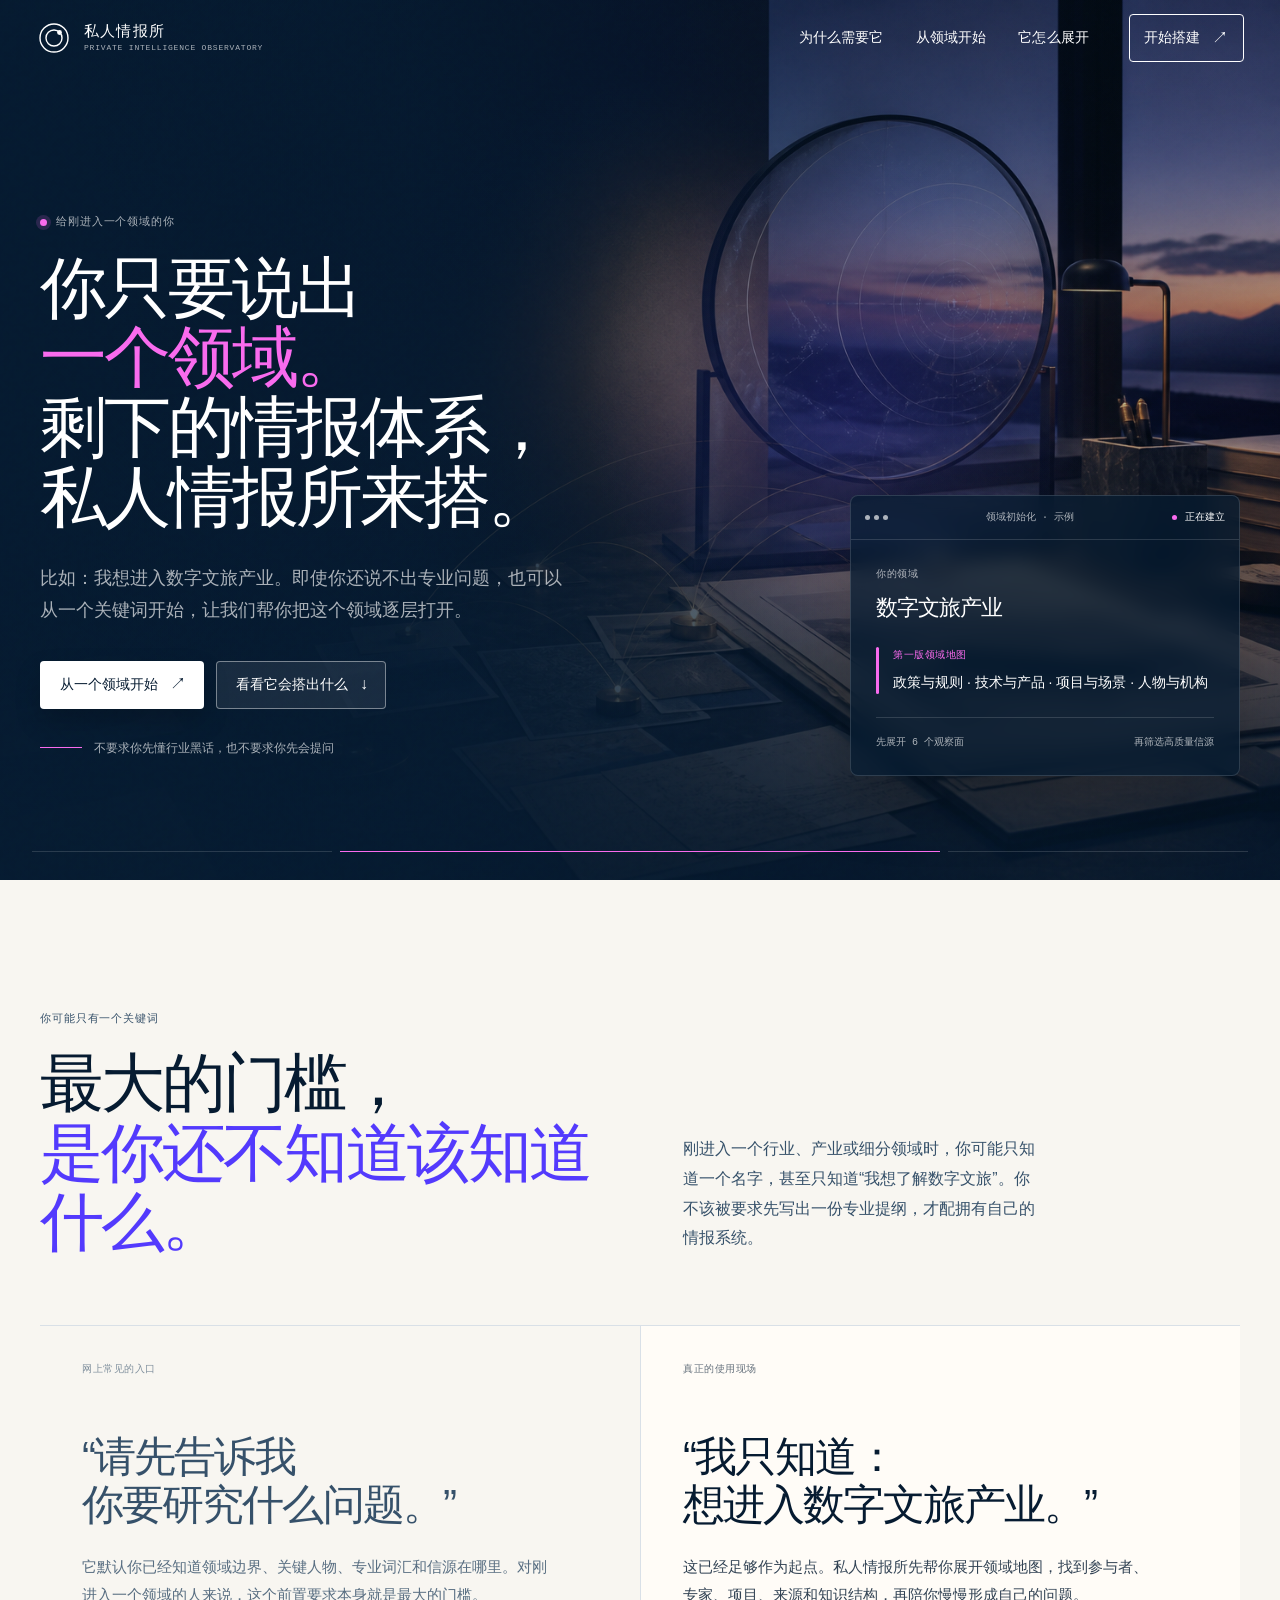
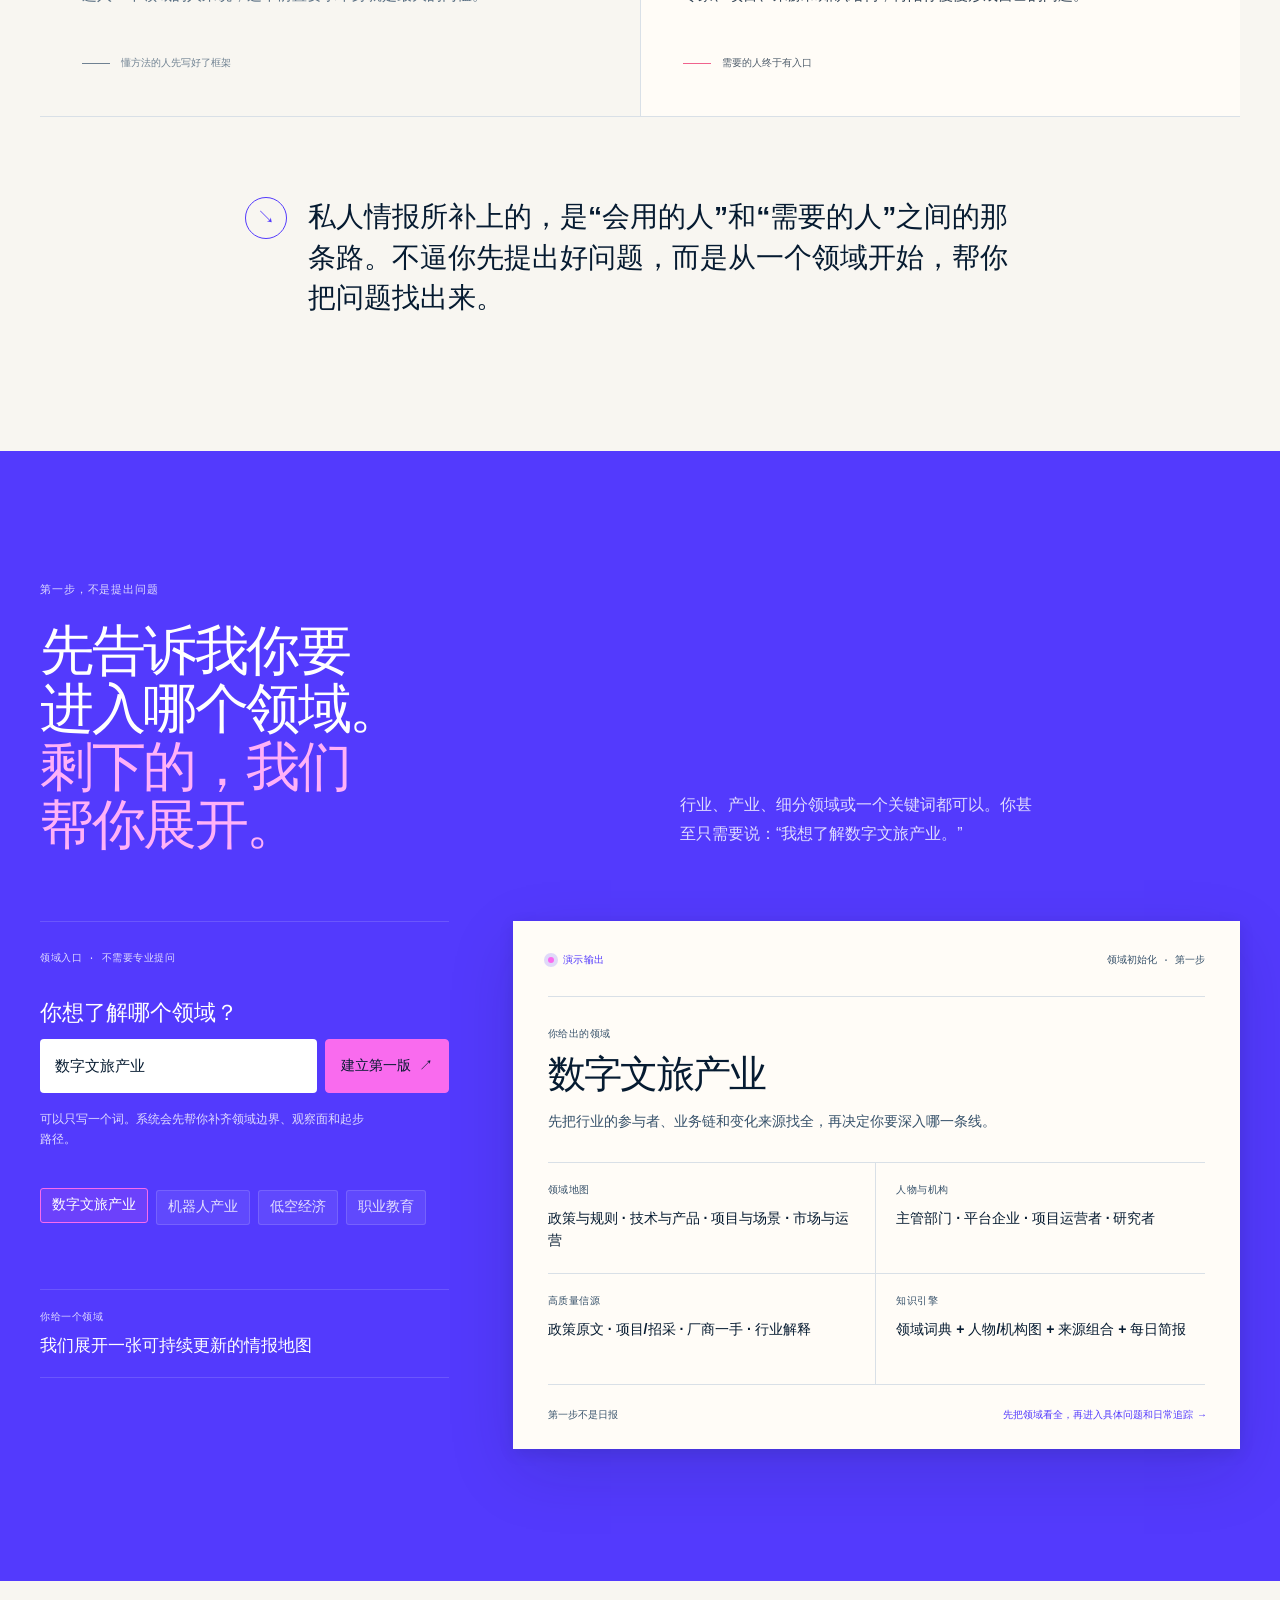
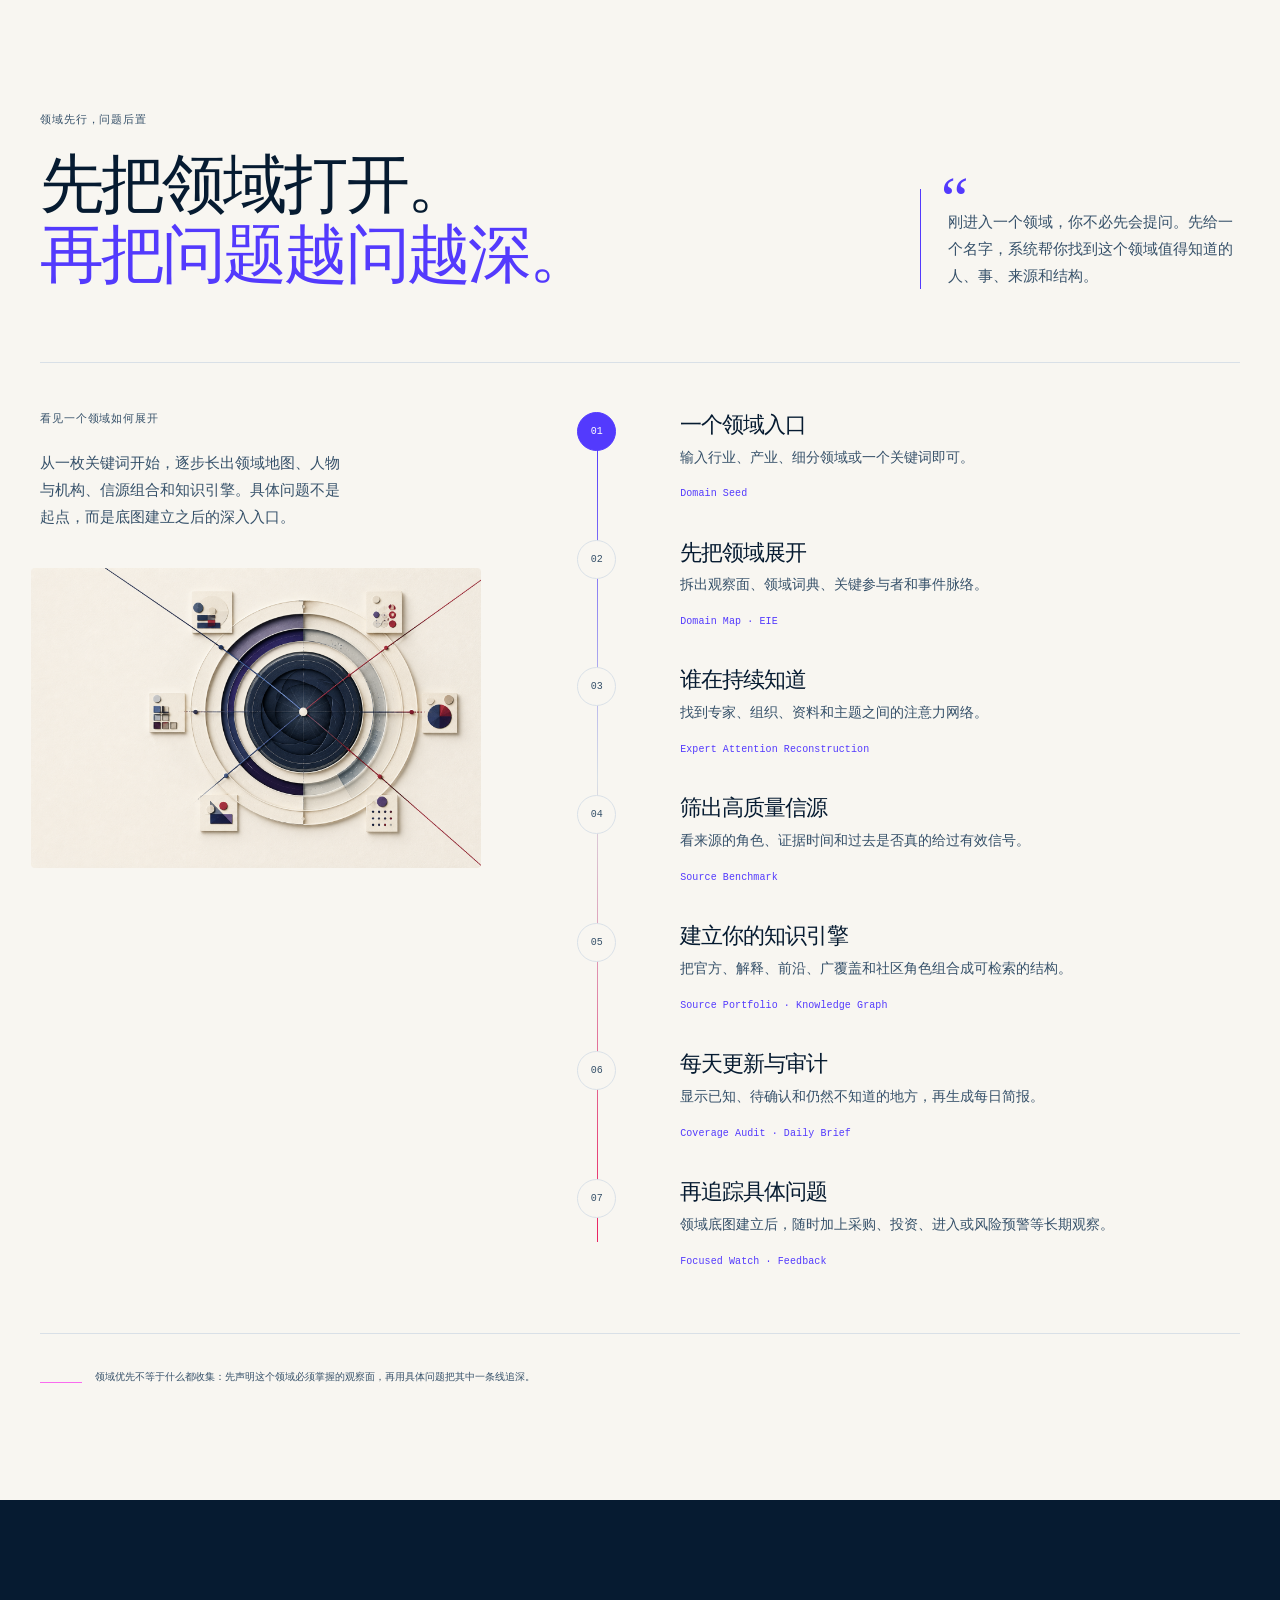
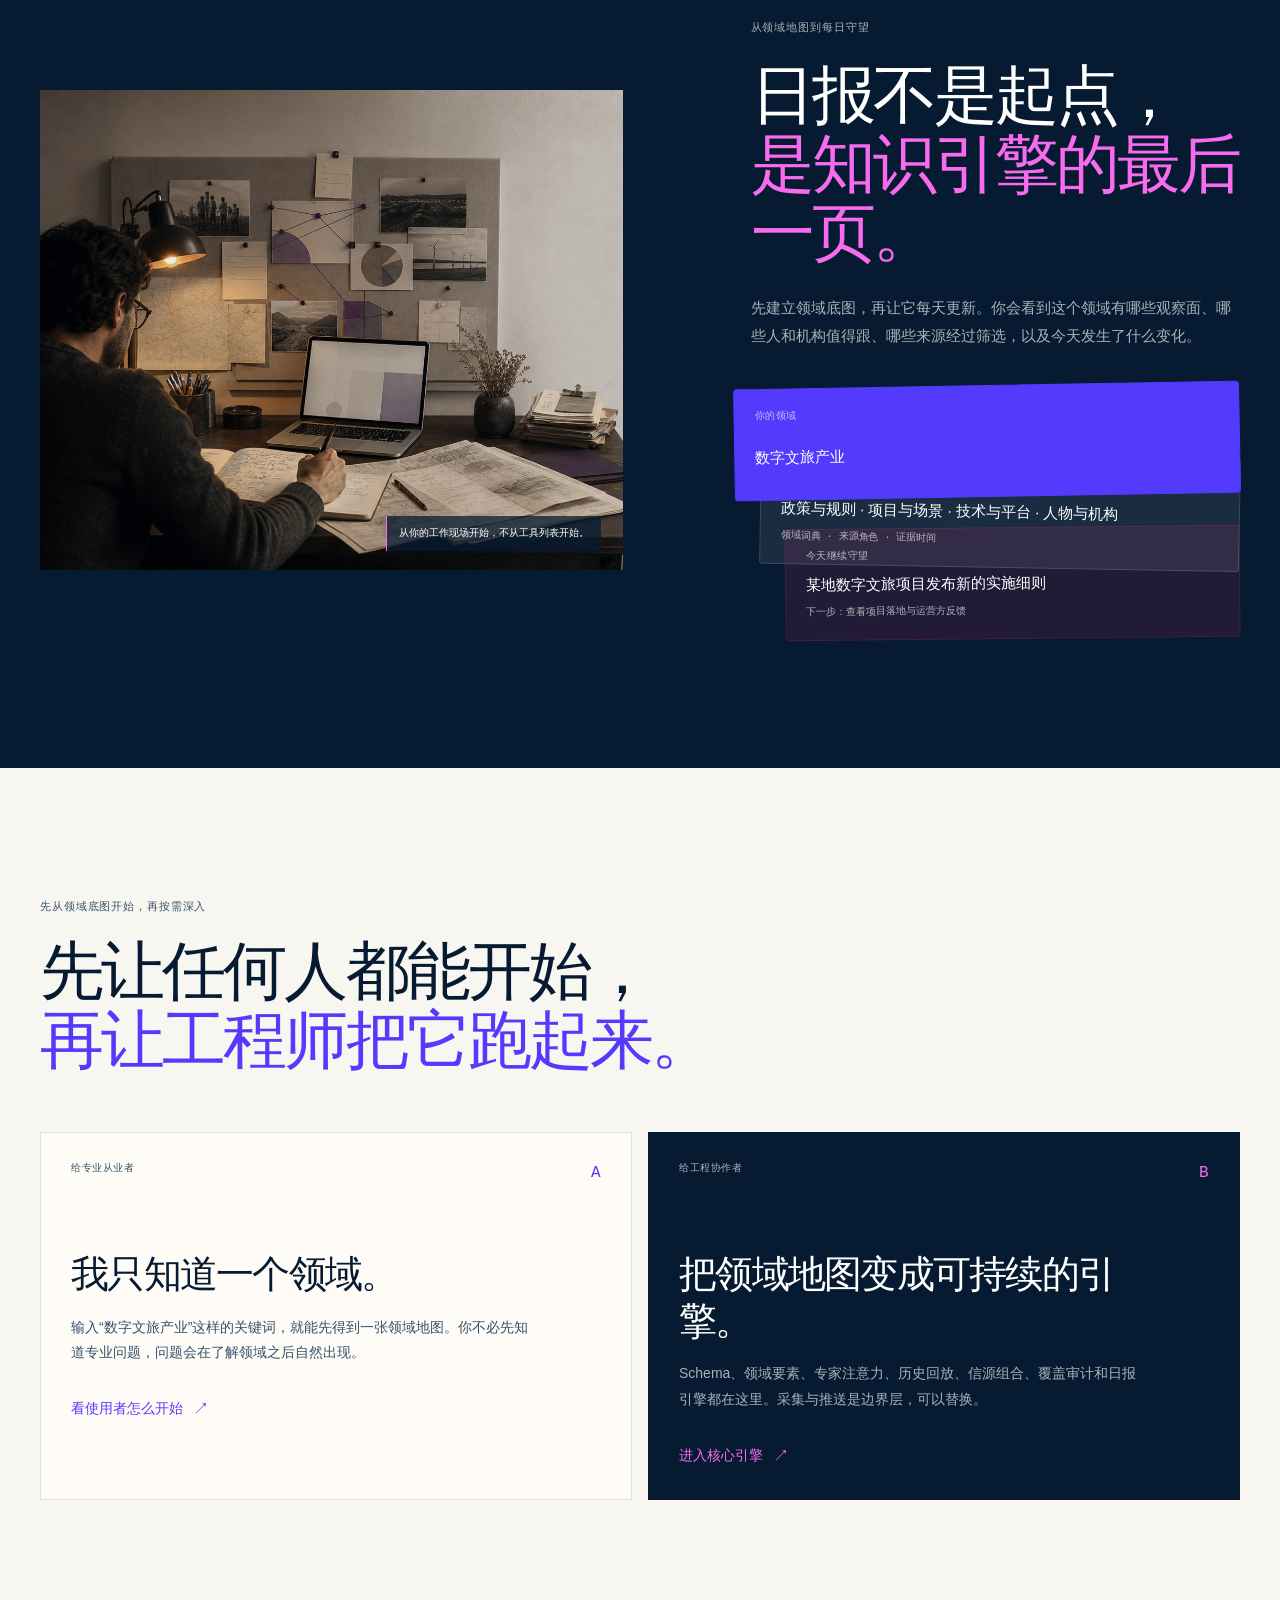
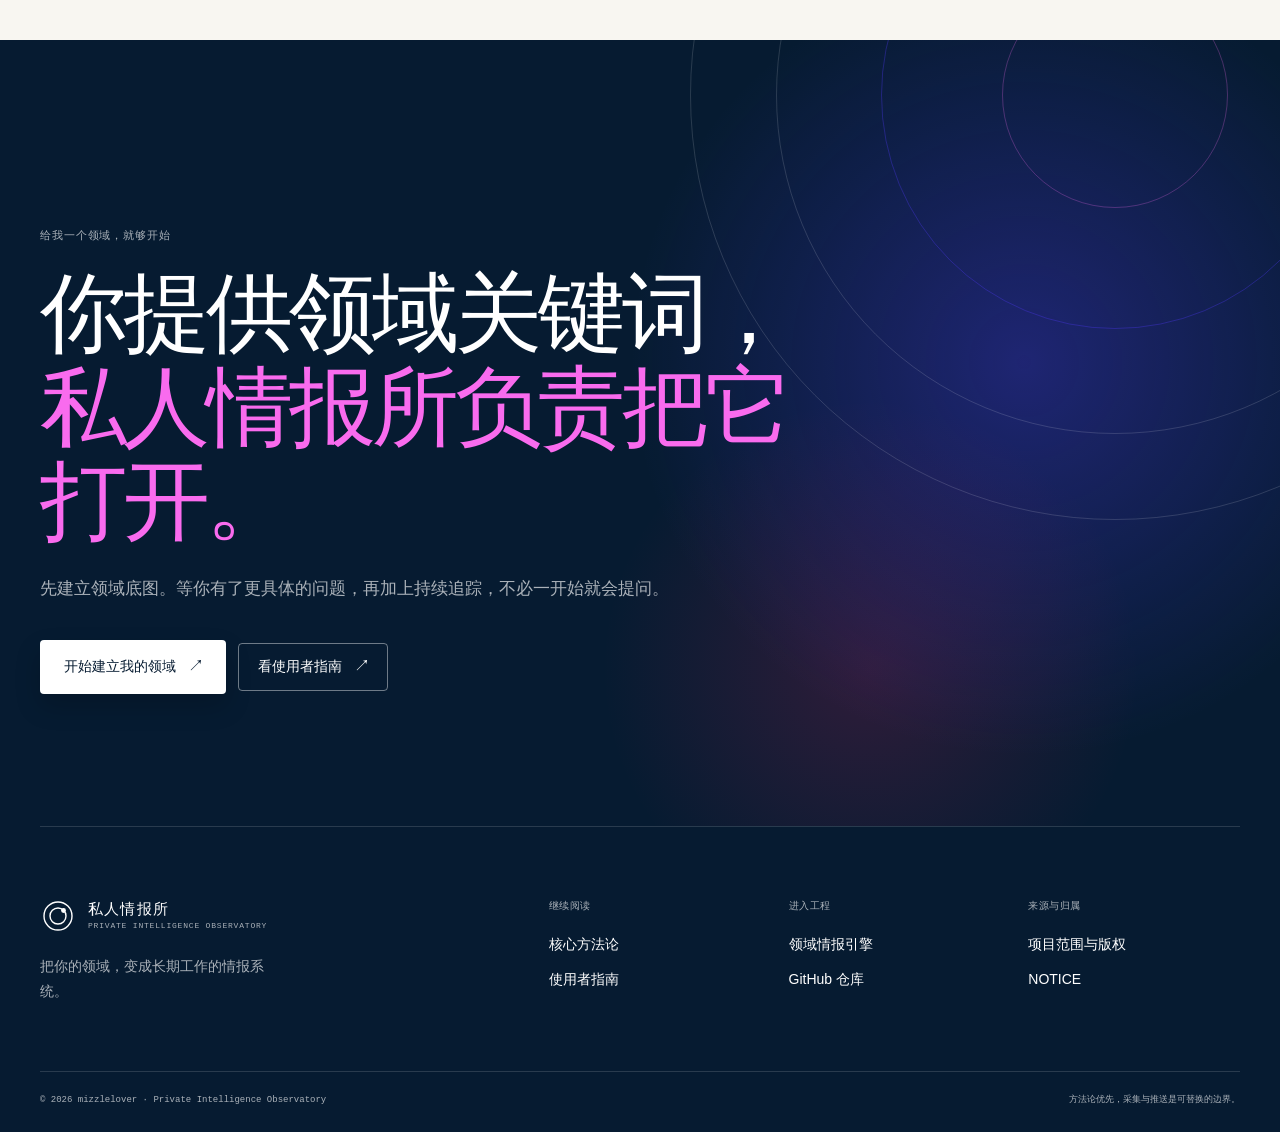
==== commit 34567dbe: "feat: add visual reading room" ====
--- a/demo/index.html
+++ b/demo/index.html
@@ -279,13 +279,13 @@
                 <div class="entrance-top"><span>给专业从业者</span><span class="entrance-number">A</span></div>
                 <h3>我只知道一个领域。</h3>
                 <p>输入“数字文旅产业”这样的关键词，就能先得到一张领域地图。你不必先知道专业问题，问题会在了解领域之后自然出现。</p>
-                <a href="../docs/PRIVATE_INTELLIGENCE_FOR_PRACTITIONERS.md">看使用者怎么开始 <span aria-hidden="true">↗</span></a>
+                <a href="reading.html#guide">看使用者怎么开始 <span aria-hidden="true">↗</span></a>
               </article>
               <article class="entrance-panel entrance-engineer">
                 <div class="entrance-top"><span>给工程协作者</span><span class="entrance-number">B</span></div>
                 <h3>把领域地图变成可持续的引擎。</h3>
                 <p>Schema、领域要素、专家注意力、历史回放、信源组合、覆盖审计和日报引擎都在这里。采集与推送是边界层，可以替换。</p>
-                <a href="../packages/domain-intelligence/README.md">进入核心引擎 <span aria-hidden="true">↗</span></a>
+                <a href="reading.html#engine">进入核心引擎 <span aria-hidden="true">↗</span></a>
               </article>
             </div>
           </div>
@@ -299,7 +299,7 @@
             <p>先建立领域底图。等你有了更具体的问题，再加上持续追踪，不必一开始就会提问。</p>
             <div class="cta-actions">
               <a class="button button-primary button-large" href="#domain-entry">开始建立我的领域 <span aria-hidden="true">↗</span></a>
-              <a class="button button-outline" href="../docs/PRIVATE_INTELLIGENCE_FOR_PRACTITIONERS.md">看使用者指南 <span aria-hidden="true">↗</span></a>
+              <a class="button button-outline" href="reading.html#guide">看使用者指南 <span aria-hidden="true">↗</span></a>
             </div>
           </div>
         </section>
@@ -308,7 +308,7 @@
       <footer class="site-footer">
         <div class="section-width footer-grid">
           <div class="footer-brand"><a class="brand" href="#top"><span class="brand-mark" aria-hidden="true"><svg viewBox="0 0 36 36"><circle cx="18" cy="18" r="14" fill="none" stroke="currentColor" stroke-width="1.4" /><circle cx="18" cy="18" r="8" fill="none" stroke="currentColor" stroke-width="1.4" /><circle cx="23.5" cy="12.5" r="2.4" fill="currentColor" /></svg></span><span class="brand-copy"><strong>私人情报所</strong><small>PRIVATE INTELLIGENCE OBSERVATORY</small></span></a><p>把你的领域，变成长期工作的情报系统。</p></div>
-          <div class="footer-links"><div><span>继续阅读</span><a href="../docs/DOMAIN_INTELLIGENCE_V0_1.md">核心方法论</a><a href="../docs/PRIVATE_INTELLIGENCE_FOR_PRACTITIONERS.md">使用者指南</a></div><div><span>进入工程</span><a href="../packages/domain-intelligence/README.md">领域情报引擎</a><a href="https://github.com/mizzlelover/private-intelligence-observatory">GitHub 仓库</a></div><div><span>来源与归属</span><a href="../docs/PROJECT_SCOPE_AND_ATTRIBUTION.md">项目范围与版权</a><a href="../NOTICE.md">NOTICE</a></div></div>
+          <div class="footer-links"><div><span>继续阅读</span><a href="reading.html#method">核心方法论</a><a href="reading.html#guide">使用者指南</a></div><div><span>进入工程</span><a href="reading.html#engine">领域情报引擎</a><a href="https://github.com/mizzlelover/private-intelligence-observatory">GitHub 仓库</a></div><div><span>来源与归属</span><a href="reading.html#attribution">项目范围与版权</a><a href="reading.html#notice">NOTICE</a></div></div>
         </div>
         <div class="section-width footer-bottom"><span>© 2026 mizzlelover · Private Intelligence Observatory</span><span>方法论优先，采集与推送是可替换的边界。</span></div>
       </footer>
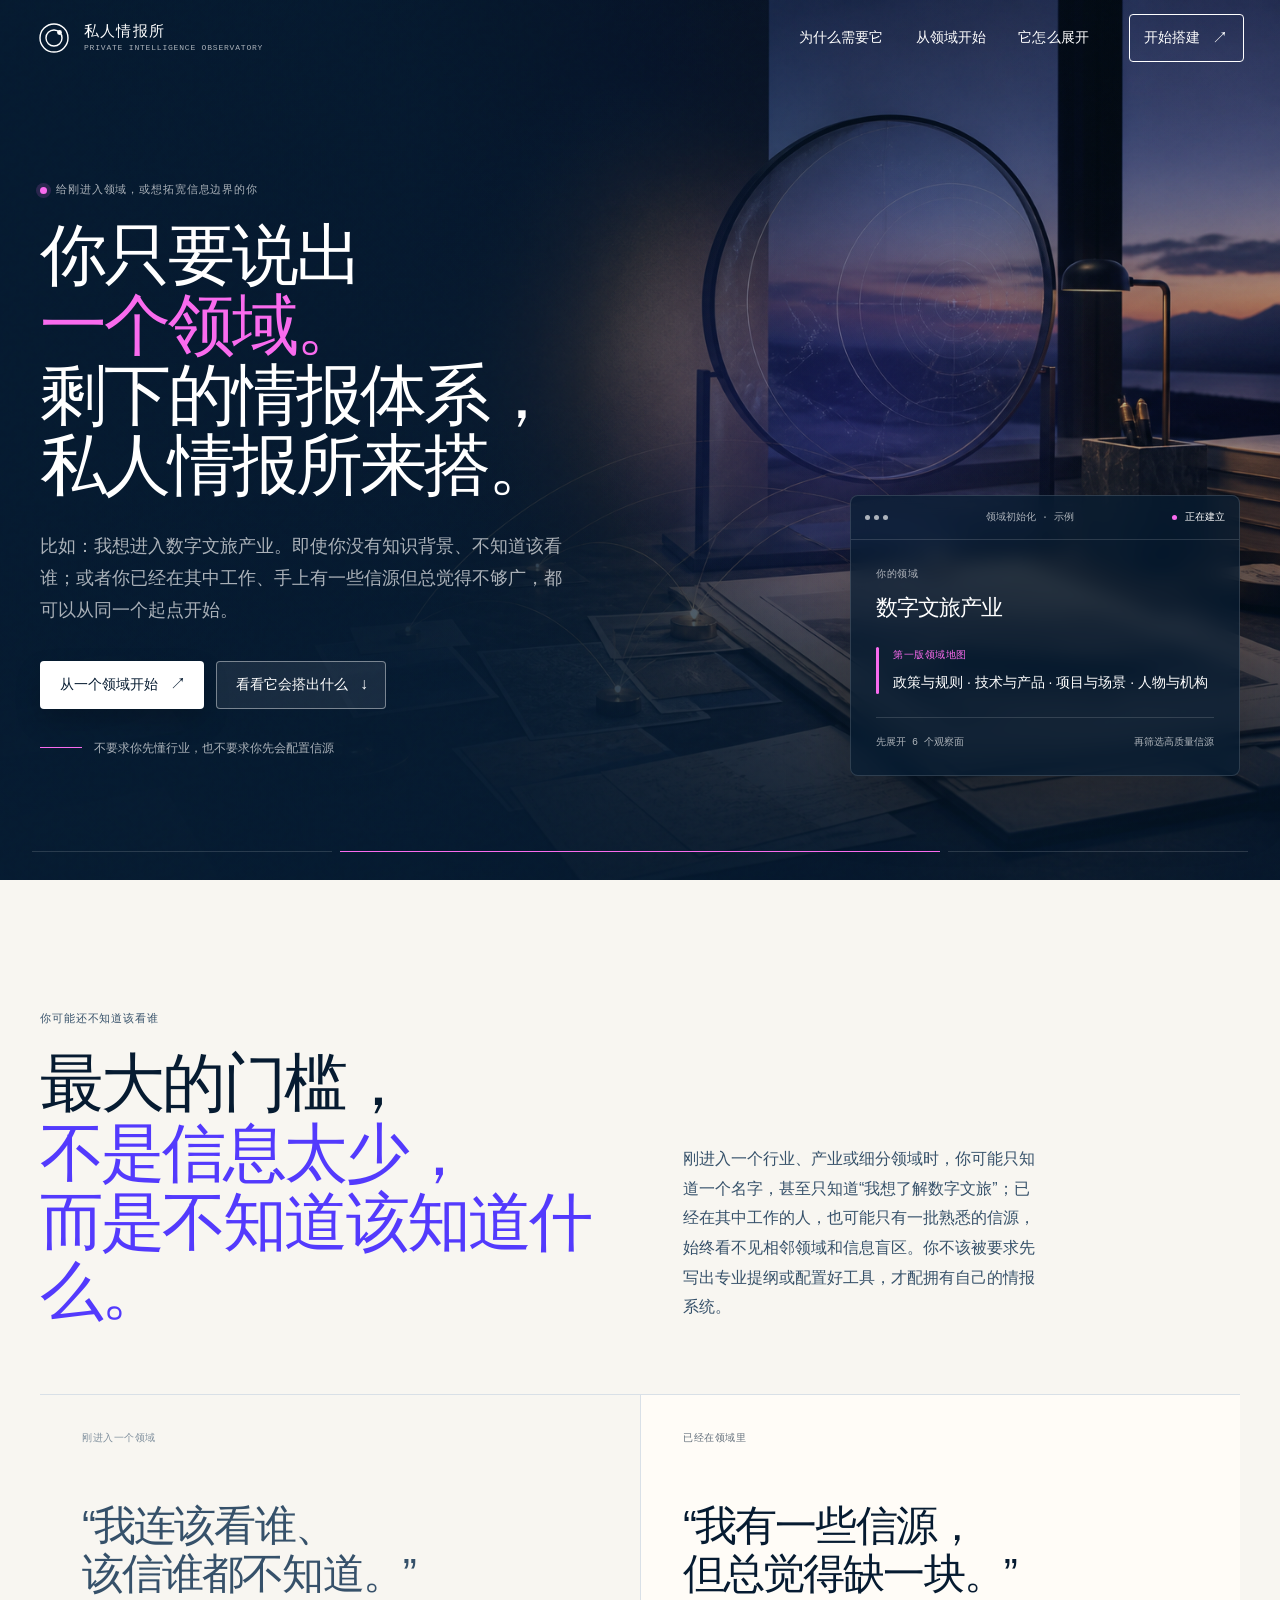
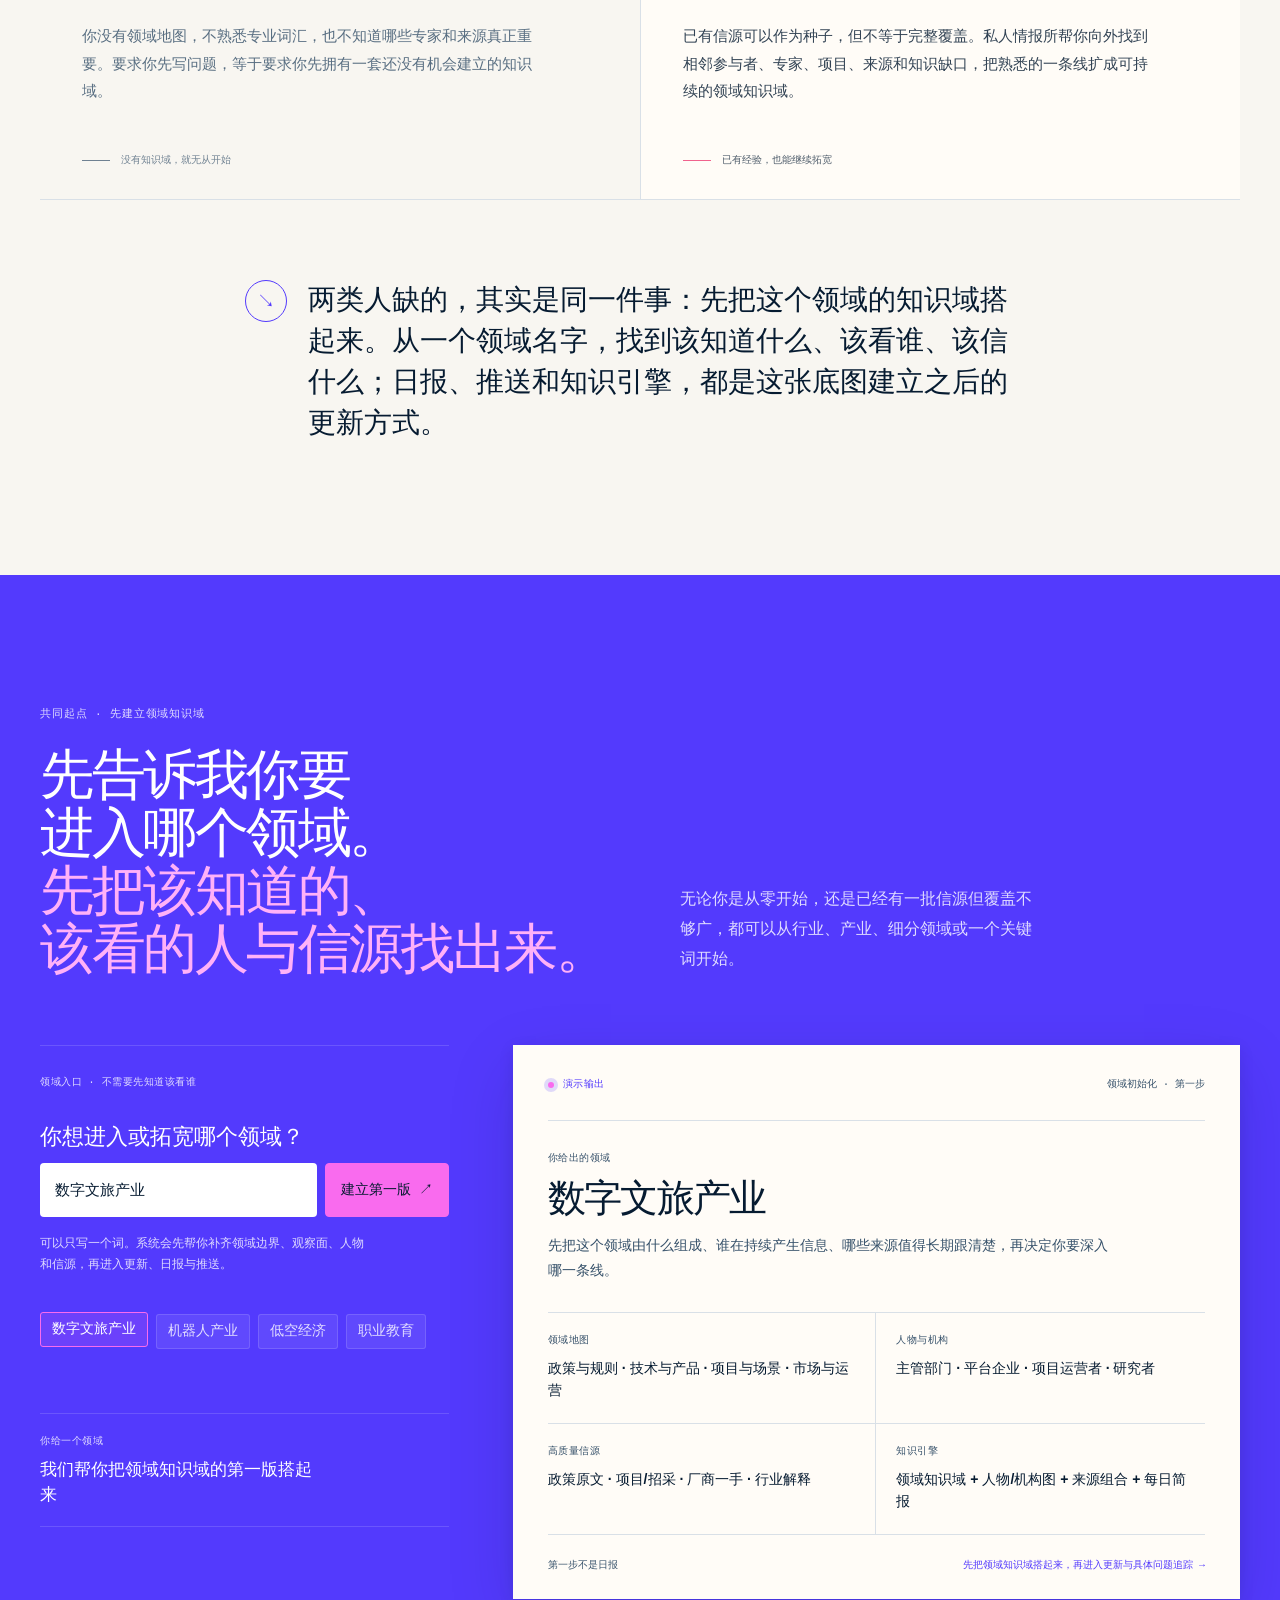
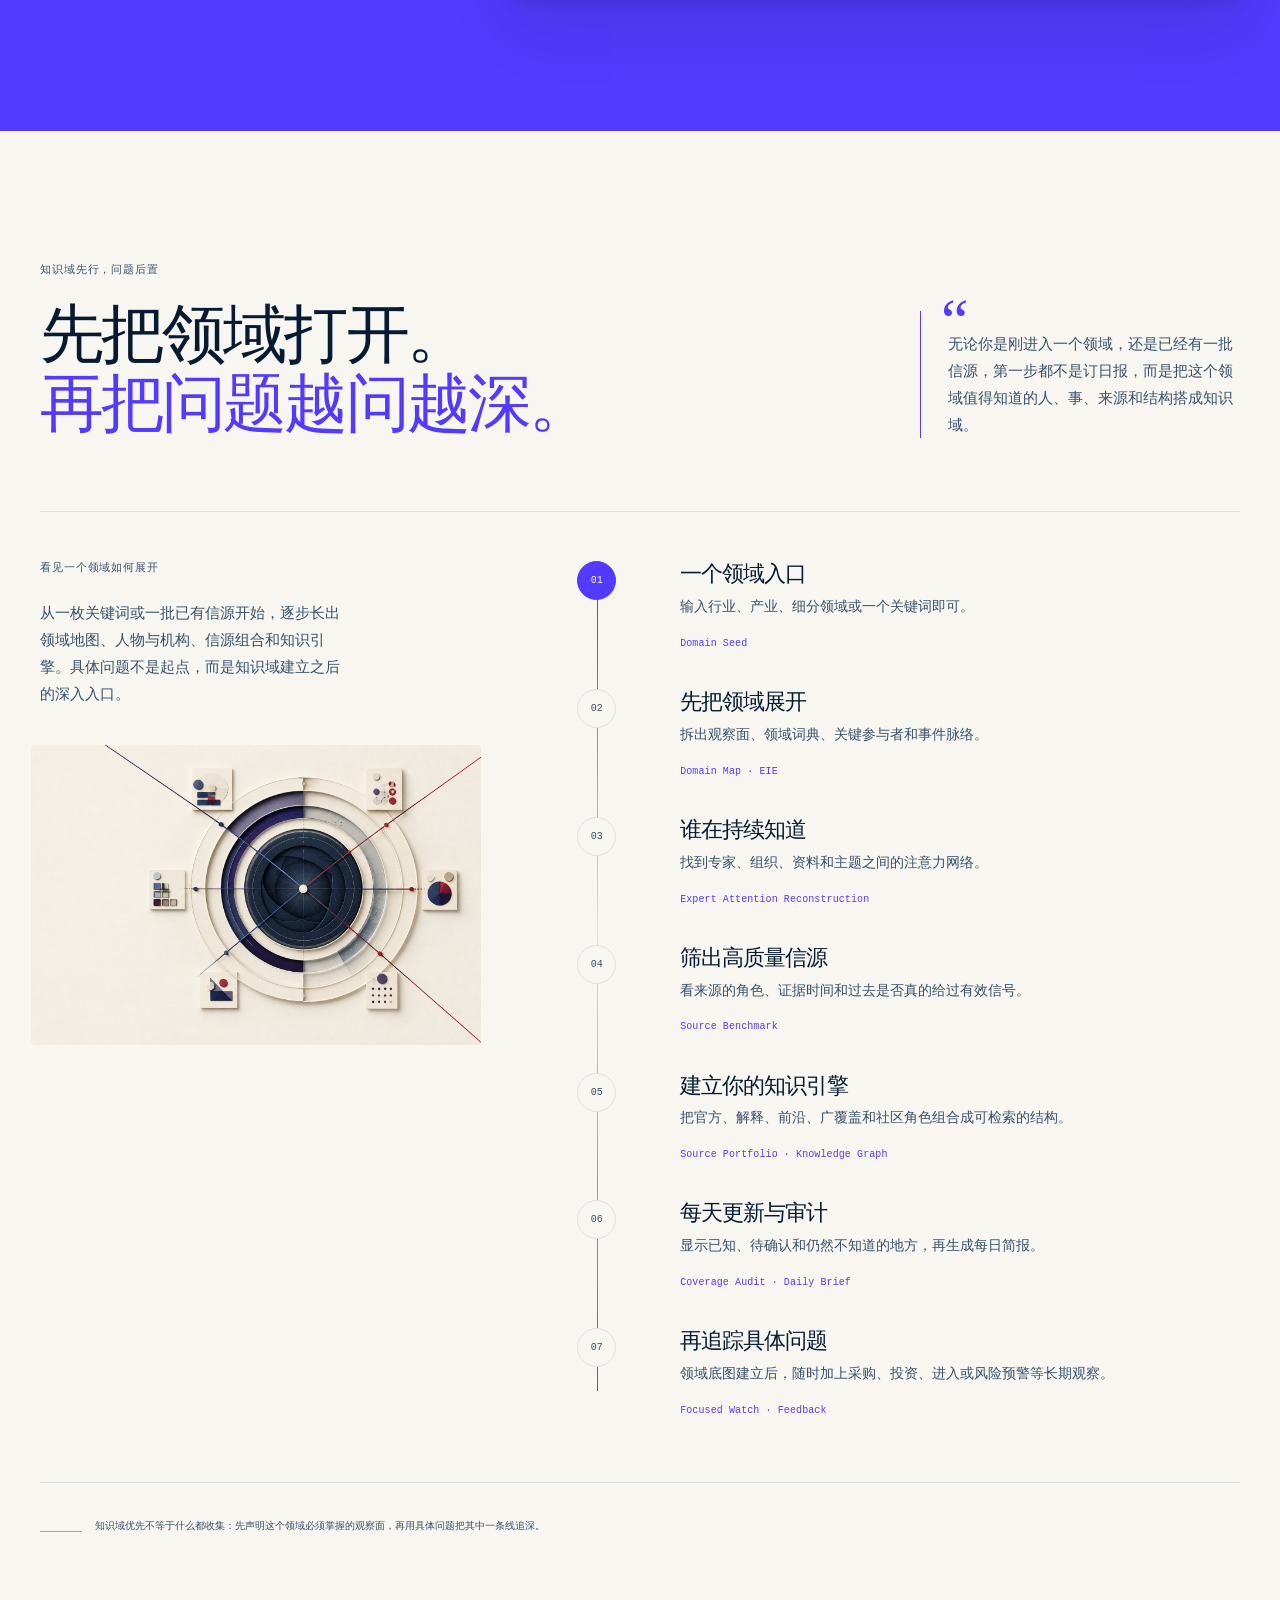
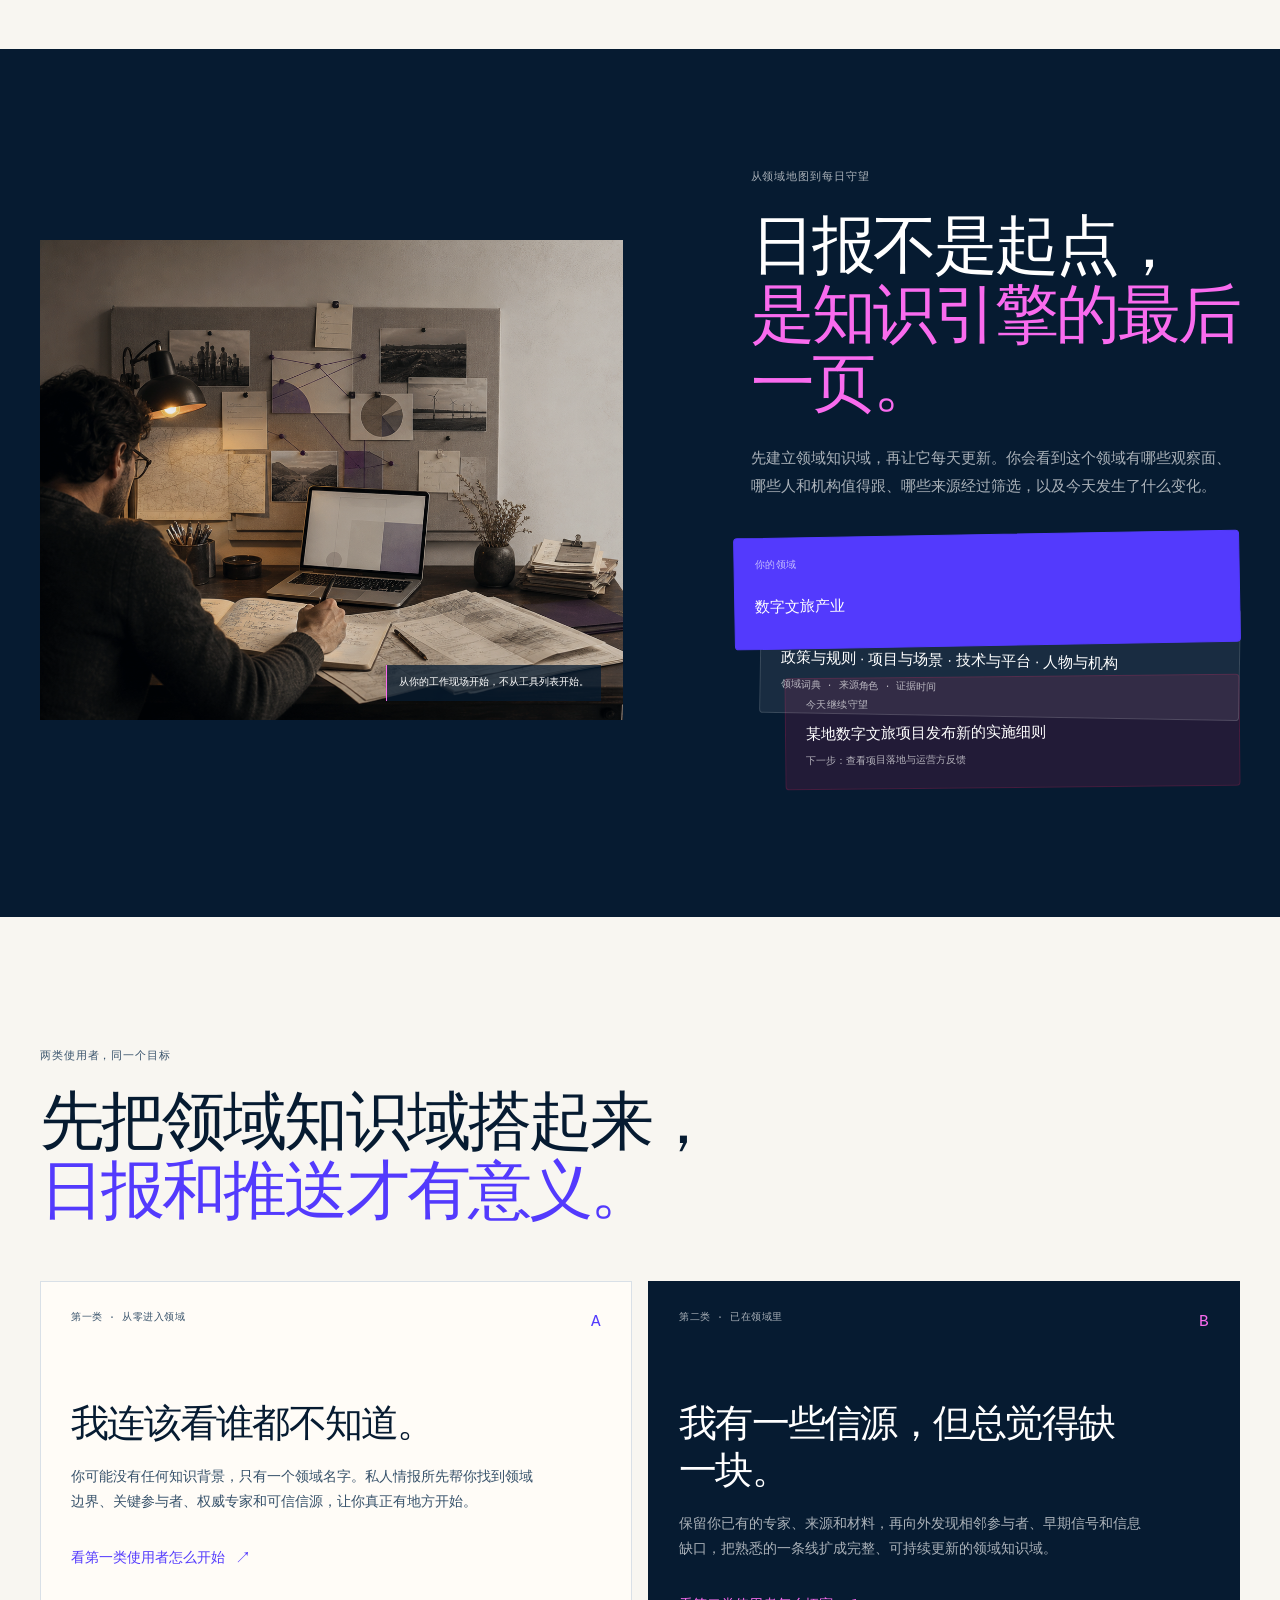
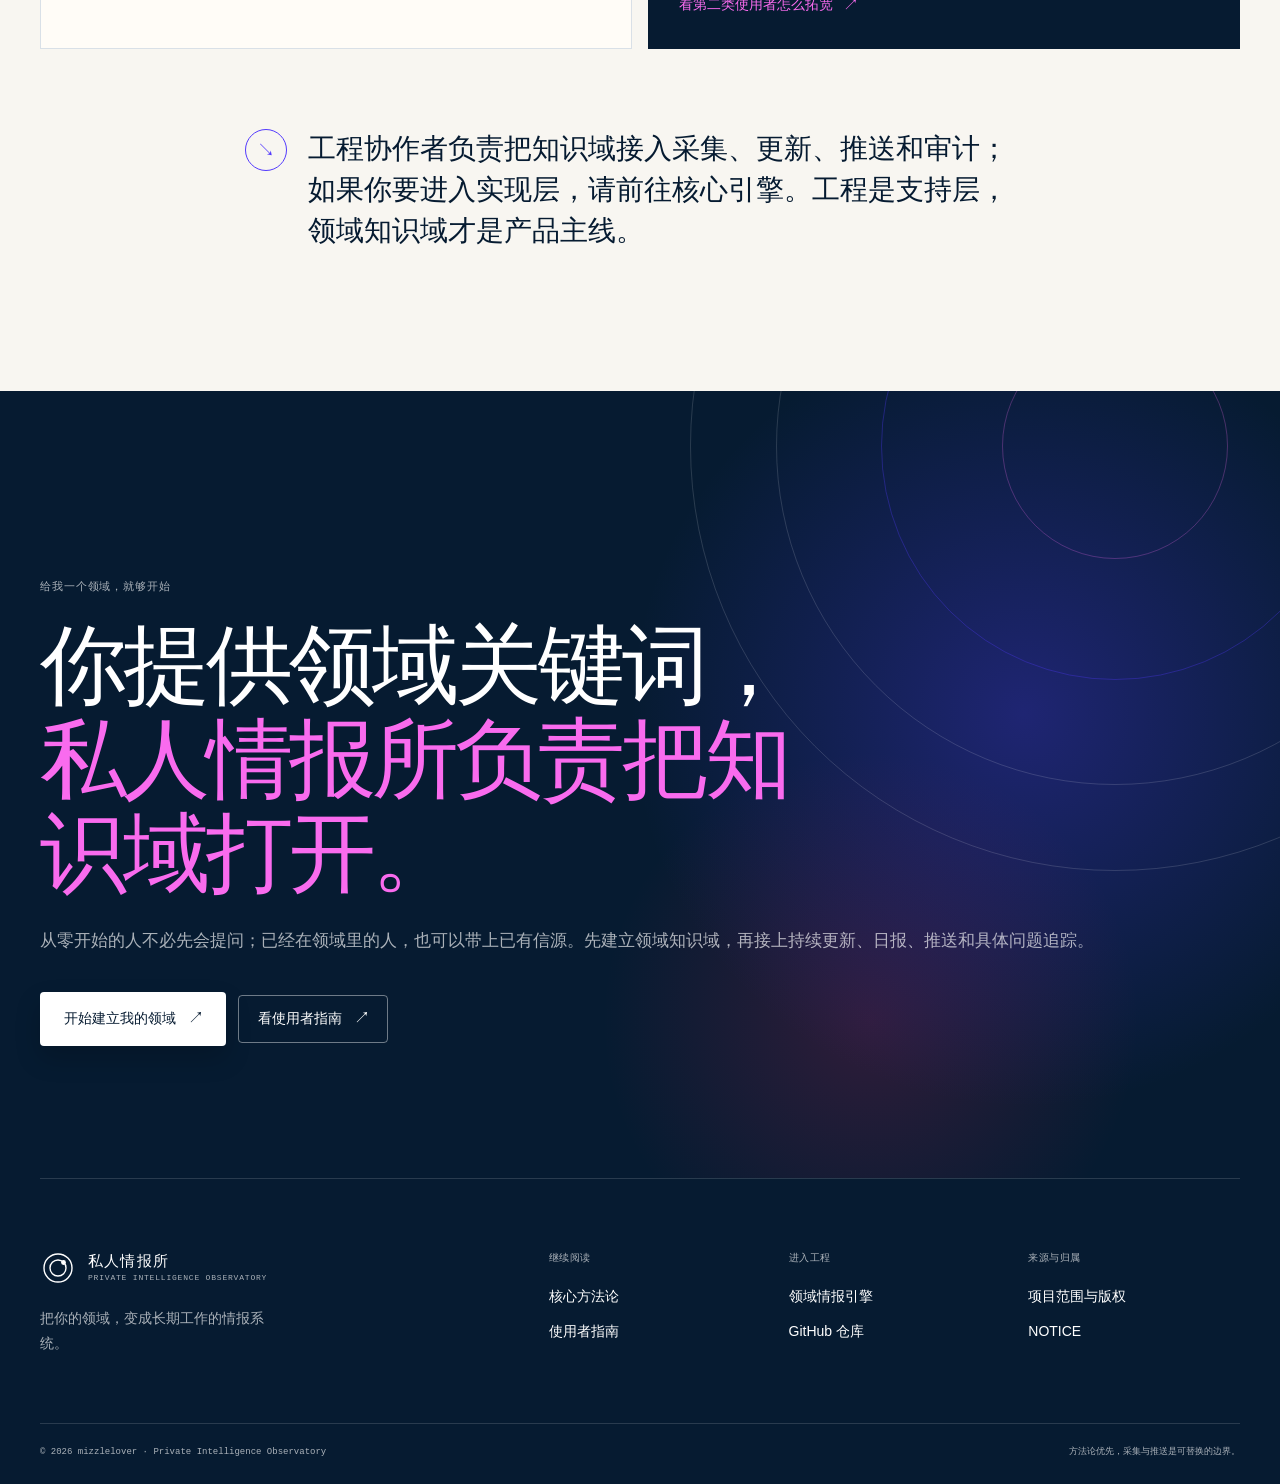
==== commit 90351309: "refine: clarify intelligence observatory audience" ====
--- a/demo/index.html
+++ b/demo/index.html
@@ -6,19 +6,19 @@
     <meta name="theme-color" content="#061B31" />
     <meta
       name="description"
-      content="私人情报所：帮助文旅、制造、教育、农业、医疗、能源等专业从业者，用 AI 建立自己的可持续情报体系。"
+      content="私人情报所：为刚进入领域、或已有信源但覆盖不足的人，从一个领域关键词建立专家、信源、知识域与持续更新机制。"
     />
     <link rel="canonical" href="https://mizzlelover.github.io/private-intelligence-observatory/demo/" />
     <meta property="og:type" content="website" />
     <meta property="og:locale" content="zh_CN" />
-    <meta property="og:title" content="私人情报所｜为你的专业领域建立自己的情报系统" />
+    <meta property="og:title" content="私人情报所｜从一个领域开始建立情报知识域" />
     <meta
       property="og:description"
-      content="你只需要说出一个行业、产业或领域，私人情报所帮你打开领域地图，找到人物、信源和知识引擎。"
+      content="你不必先知道该看谁。私人情报所从一个领域关键词开始，帮你建立领域知识域、找到专家与信源，再生成可持续更新的日报与推送。"
     />
     <meta property="og:image" content="https://mizzlelover.github.io/private-intelligence-observatory/demo/assets/observatory-hero.png" />
     <meta property="og:url" content="https://mizzlelover.github.io/private-intelligence-observatory/demo/" />
-    <title>私人情报所｜为你的专业领域建立自己的情报系统</title>
+    <title>私人情报所｜从一个领域开始建立情报知识域</title>
     <link rel="stylesheet" href="styles.css" />
     <script type="application/ld+json">
       {
@@ -28,7 +28,7 @@
         "alternateName": "Private Intelligence Observatory",
         "applicationCategory": "ResearchApplication",
         "operatingSystem": "Web",
-        "description": "帮助专业从业者用 AI 把自己的判断变成可持续、可审计的领域情报体系。",
+        "description": "帮助刚进入领域或希望拓宽信息覆盖的人，用 AI 建立自己的领域知识域、知识引擎和持续更新机制。",
         "url": "https://mizzlelover.github.io/private-intelligence-observatory/demo/",
         "isAccessibleForFree": true,
         "codeRepository": "https://github.com/mizzlelover/private-intelligence-observatory"
@@ -65,7 +65,7 @@
           <div class="hero-grain" aria-hidden="true"></div>
           <div class="hero-inner section-width">
             <div class="hero-copy reveal">
-              <p class="eyebrow eyebrow-light"><span class="eyebrow-dot"></span>给刚进入一个领域的你</p>
+              <p class="eyebrow eyebrow-light"><span class="eyebrow-dot"></span>给刚进入领域，或想拓宽信息边界的你</p>
               <h1 id="hero-title">
                 你只要说出<br />
                 <span>一个领域。</span><br />
@@ -73,7 +73,7 @@
                 私人情报所来搭。
               </h1>
               <p class="hero-lede">
-                比如：我想进入数字文旅产业。即使你还说不出专业问题，也可以从一个关键词开始，让我们帮你把这个领域逐层打开。
+                比如：我想进入数字文旅产业。即使你没有知识背景、不知道该看谁；或者你已经在其中工作、手上有一些信源但总觉得不够广，都可以从同一个起点开始。
               </p>
               <div class="hero-actions">
                 <a class="button button-primary" href="#domain-entry">从一个领域开始 <span aria-hidden="true">↗</span></a>
@@ -81,7 +81,7 @@
               </div>
               <div class="hero-note">
                 <span class="note-line" aria-hidden="true"></span>
-                不要求你先懂行业黑话，也不要求你先会提问
+                不要求你先懂行业，也不要求你先会配置信源
               </div>
             </div>
 
@@ -115,32 +115,32 @@
           <div class="section-width">
             <div class="section-heading split-heading reveal">
               <div>
-                <p class="eyebrow">你可能只有一个关键词</p>
-                <h2 id="problem-title">最大的门槛，<br /><em>是你还不知道该知道什么。</em></h2>
+                <p class="eyebrow">你可能还不知道该看谁</p>
+                <h2 id="problem-title">最大的门槛，<br /><em>不是信息太少，<br />而是不知道该知道什么。</em></h2>
               </div>
               <p class="section-deck">
-                刚进入一个行业、产业或细分领域时，你可能只知道一个名字，甚至只知道“我想了解数字文旅”。你不该被要求先写出一份专业提纲，才配拥有自己的情报系统。
+                刚进入一个行业、产业或细分领域时，你可能只知道一个名字，甚至只知道“我想了解数字文旅”；已经在其中工作的人，也可能只有一批熟悉的信源，始终看不见相邻领域和信息盲区。你不该被要求先写出专业提纲或配置好工具，才配拥有自己的情报系统。
               </p>
             </div>
 
             <div class="tension-grid reveal">
               <article class="tension-panel tension-muted">
-                <p class="panel-index">网上常见的入口</p>
-                <h3>“请先告诉我<br />你要研究什么问题。”</h3>
-                <p>它默认你已经知道领域边界、关键人物、专业词汇和信源在哪里。对刚进入一个领域的人来说，这个前置要求本身就是最大的门槛。</p>
-                <div class="panel-footer"><span class="line-mark" aria-hidden="true"></span><span>懂方法的人先写好了框架</span></div>
+                <p class="panel-index">刚进入一个领域</p>
+                <h3>“我连该看谁、<br />该信谁都不知道。”</h3>
+                <p>你没有领域地图，不熟悉专业词汇，也不知道哪些专家和来源真正重要。要求你先写问题，等于要求你先拥有一套还没有机会建立的知识域。</p>
+                <div class="panel-footer"><span class="line-mark" aria-hidden="true"></span><span>没有知识域，就无从开始</span></div>
               </article>
               <article class="tension-panel tension-active">
-                <p class="panel-index">真正的使用现场</p>
-                <h3>“我只知道：<br />想进入数字文旅产业。”</h3>
-                <p>这已经足够作为起点。私人情报所先帮你展开领域地图，找到参与者、专家、项目、来源和知识结构，再陪你慢慢形成自己的问题。</p>
-                <div class="panel-footer"><span class="line-mark line-mark-bright" aria-hidden="true"></span><span>需要的人终于有入口</span></div>
+                <p class="panel-index">已经在领域里</p>
+                <h3>“我有一些信源，<br />但总觉得缺一块。”</h3>
+                <p>已有信源可以作为种子，但不等于完整覆盖。私人情报所帮你向外找到相邻参与者、专家、项目、来源和知识缺口，把熟悉的一条线扩成可持续的领域知识域。</p>
+                <div class="panel-footer"><span class="line-mark line-mark-bright" aria-hidden="true"></span><span>已有经验，也能继续拓宽</span></div>
               </article>
             </div>
 
             <div class="statement-band reveal">
               <span class="statement-mark" aria-hidden="true">↘</span>
-              <p><strong>私人情报所补上的，是“会用的人”和“需要的人”之间的那条路。</strong>不逼你先提出好问题，而是从一个领域开始，帮你把问题找出来。</p>
+              <p><strong>两类人缺的，其实是同一件事：先把这个领域的知识域搭起来。</strong>从一个领域名字，找到该知道什么、该看谁、该信什么；日报、推送和知识引擎，都是这张底图建立之后的更新方式。</p>
             </div>
           </div>
         </section>
@@ -149,21 +149,21 @@
           <div class="section-width">
             <div class="section-heading domain-heading reveal">
               <div>
-                <p class="eyebrow eyebrow-light">第一步，不是提出问题</p>
-                <h2 id="domain-entry-title"><span class="domain-heading-line">先告诉我你要<br />进入哪个领域。</span><span class="domain-heading-line domain-heading-line-accent">剩下的，我们<br />帮你展开。</span></h2>
-              </div>
-              <p class="section-deck section-deck-light">行业、产业、细分领域或一个关键词都可以。你甚至只需要说：“我想了解数字文旅产业。”</p>
+                <p class="eyebrow eyebrow-light">共同起点 · 先建立领域知识域</p>
+                <h2 id="domain-entry-title"><span class="domain-heading-line">先告诉我你要<br />进入哪个领域。</span><span class="domain-heading-line domain-heading-line-accent">先把该知道的、<br />该看的人与信源找出来。</span></h2>
+              </div>
+              <p class="section-deck section-deck-light">无论你是从零开始，还是已经有一批信源但覆盖不够广，都可以从行业、产业、细分领域或一个关键词开始。</p>
             </div>
 
             <div class="domain-layout domain-entry-layout reveal">
               <div class="domain-entry-form" aria-label="领域入口">
-                <p class="domain-form-kicker">领域入口 · 不需要专业提问</p>
-                <label for="domain-input">你想了解哪个领域？</label>
+                <p class="domain-form-kicker">领域入口 · 不需要先知道该看谁</p>
+                <label for="domain-input">你想进入或拓宽哪个领域？</label>
                 <div class="domain-input-row">
                   <input class="domain-input" id="domain-input" name="domain" type="text" value="数字文旅产业" autocomplete="off" spellcheck="false" />
                   <button class="domain-build" id="domain-build" type="button">建立第一版 <span aria-hidden="true">↗</span></button>
                 </div>
-                <p class="domain-form-note">可以只写一个词。系统会先帮你补齐领域边界、观察面和起步路径。</p>
+                <p class="domain-form-note">可以只写一个词。系统会先帮你补齐领域边界、观察面、人物和信源，再进入更新、日报与推送。</p>
                 <div class="domain-suggestions" aria-label="示例领域">
                   <button class="domain-suggestion is-active" type="button" data-domain-key="digital-tourism">数字文旅产业</button>
                   <button class="domain-suggestion" type="button" data-domain-key="robotics">机器人产业</button>
@@ -172,7 +172,7 @@
                 </div>
                 <div class="domain-promise">
                   <span>你给一个领域</span>
-                  <strong>我们展开一张可持续更新的情报地图</strong>
+                  <strong>我们帮你把领域知识域的第一版搭起来</strong>
                 </div>
               </div>
 
@@ -183,14 +183,14 @@
                 </div>
                 <p class="domain-panel-label">你给出的领域</p>
                 <h3 class="domain-panel-title" data-field="name">数字文旅产业</h3>
-                <p class="domain-summary" data-field="summary">先把行业的参与者、业务链和变化来源找全，再决定你要深入哪一条线。</p>
+                <p class="domain-summary" data-field="summary">先把这个领域由什么组成、谁在持续产生信息、哪些来源值得长期跟清楚，再决定你要深入哪一条线。</p>
                 <div class="domain-result-grid">
                   <div class="domain-result"><span>领域地图</span><strong data-field="map">政策与规则 · 技术与产品 · 项目与场景 · 市场与运营</strong></div>
                   <div class="domain-result"><span>人物与机构</span><strong data-field="people">主管部门 · 平台企业 · 项目运营者 · 研究者</strong></div>
                   <div class="domain-result"><span>高质量信源</span><strong data-field="sources">政策原文 · 项目/招采 · 厂商一手 · 行业解释</strong></div>
-                  <div class="domain-result"><span>知识引擎</span><strong data-field="engine">领域词典 + 人物/机构图 + 来源组合 + 每日简报</strong></div>
-                </div>
-                <div class="domain-panel-footer"><span>第一步不是日报</span><strong data-field="next">先把领域看全，再进入具体问题和日常追踪 <span aria-hidden="true">→</span></strong></div>
+                  <div class="domain-result"><span>知识引擎</span><strong data-field="engine">领域知识域 + 人物/机构图 + 来源组合 + 每日简报</strong></div>
+                </div>
+                <div class="domain-panel-footer"><span>第一步不是日报</span><strong data-field="next">先把领域知识域搭起来，再进入更新与具体问题追踪 <span aria-hidden="true">→</span></strong></div>
               </article>
             </div>
           </div>
@@ -200,16 +200,16 @@
           <div class="section-width">
             <div class="method-intro reveal">
               <div>
-                <p class="eyebrow">领域先行，问题后置</p>
+                <p class="eyebrow">知识域先行，问题后置</p>
                 <h2 id="method-title">先把领域打开。<br /><em>再把问题越问越深。</em></h2>
               </div>
-              <div class="method-quote"><span class="quote-mark">“</span><p>刚进入一个领域，你不必先会提问。先给一个名字，系统帮你找到这个领域值得知道的人、事、来源和结构。</p></div>
+              <div class="method-quote"><span class="quote-mark">“</span><p>无论你是刚进入一个领域，还是已经有一批信源，第一步都不是订日报，而是把这个领域值得知道的人、事、来源和结构搭成知识域。</p></div>
             </div>
 
             <div class="method-visual reveal">
               <div class="method-visual-copy">
                 <p class="eyebrow">看见一个领域如何展开</p>
-                <p>从一枚关键词开始，逐步长出领域地图、人物与机构、信源组合和知识引擎。具体问题不是起点，而是底图建立之后的深入入口。</p>
+                <p>从一枚关键词或一批已有信源开始，逐步长出领域地图、人物与机构、信源组合和知识引擎。具体问题不是起点，而是知识域建立之后的深入入口。</p>
                 <img src="assets/aperture-map.png" alt="同心孔径与六条信号线汇聚到中央判断点的抽象方法图" loading="lazy" />
               </div>
               <div class="method-spine" aria-label="私人情报所七步方法">
@@ -245,7 +245,7 @@
               </div>
             </div>
 
-            <div class="method-footnote reveal"><span class="footnote-line" aria-hidden="true"></span><p>领域优先不等于什么都收集：先声明这个领域必须掌握的观察面，再用具体问题把其中一条线追深。</p></div>
+            <div class="method-footnote reveal"><span class="footnote-line" aria-hidden="true"></span><p>知识域优先不等于什么都收集：先声明这个领域必须掌握的观察面，再用具体问题把其中一条线追深。</p></div>
           </div>
         </section>
 
@@ -258,10 +258,10 @@
             <div class="brief-copy reveal reveal-delay">
               <p class="eyebrow eyebrow-light">从领域地图到每日守望</p>
               <h2 id="brief-title">日报不是起点，<br /><span>是知识引擎的最后一页。</span></h2>
-              <p>先建立领域底图，再让它每天更新。你会看到这个领域有哪些观察面、哪些人和机构值得跟、哪些来源经过筛选，以及今天发生了什么变化。</p>
+              <p>先建立领域知识域，再让它每天更新。你会看到这个领域有哪些观察面、哪些人和机构值得跟、哪些来源经过筛选，以及今天发生了什么变化。</p>
               <div class="brief-stack" aria-label="一条情报简报的结构">
                 <div class="stack-card stack-question"><span>你的领域</span><strong>数字文旅产业</strong></div>
-                <div class="stack-card stack-signal"><span>已经建立的底图</span><strong>政策与规则 · 项目与场景 · 技术与平台 · 人物与机构</strong><small>领域词典 · 来源角色 · 证据时间</small></div>
+                <div class="stack-card stack-signal"><span>已经建立的领域知识域</span><strong>政策与规则 · 项目与场景 · 技术与平台 · 人物与机构</strong><small>领域词典 · 来源角色 · 证据时间</small></div>
                 <div class="stack-card stack-gap"><span>今天继续守望</span><strong>某地数字文旅项目发布新的实施细则</strong><small>下一步：查看项目落地与运营方反馈</small></div>
               </div>
             </div>
@@ -271,23 +271,24 @@
         <section class="section section-paper entrance-section" aria-labelledby="entrance-title">
           <div class="section-width">
             <div class="section-heading reveal">
-              <p class="eyebrow">先从领域底图开始，再按需深入</p>
-              <h2 id="entrance-title">先让任何人都能开始，<br /><em>再让工程师把它跑起来。</em></h2>
+              <p class="eyebrow">两类使用者，同一个目标</p>
+              <h2 id="entrance-title">先把领域知识域搭起来，<br /><em>日报和推送才有意义。</em></h2>
             </div>
             <div class="entrance-grid reveal">
               <article class="entrance-panel entrance-user">
-                <div class="entrance-top"><span>给专业从业者</span><span class="entrance-number">A</span></div>
-                <h3>我只知道一个领域。</h3>
-                <p>输入“数字文旅产业”这样的关键词，就能先得到一张领域地图。你不必先知道专业问题，问题会在了解领域之后自然出现。</p>
-                <a href="reading.html#guide">看使用者怎么开始 <span aria-hidden="true">↗</span></a>
-              </article>
-              <article class="entrance-panel entrance-engineer">
-                <div class="entrance-top"><span>给工程协作者</span><span class="entrance-number">B</span></div>
-                <h3>把领域地图变成可持续的引擎。</h3>
-                <p>Schema、领域要素、专家注意力、历史回放、信源组合、覆盖审计和日报引擎都在这里。采集与推送是边界层，可以替换。</p>
-                <a href="reading.html#engine">进入核心引擎 <span aria-hidden="true">↗</span></a>
-              </article>
-            </div>
+                <div class="entrance-top"><span>第一类 · 从零进入领域</span><span class="entrance-number">A</span></div>
+                <h3>我连该看谁都不知道。</h3>
+                <p>你可能没有任何知识背景，只有一个领域名字。私人情报所先帮你找到领域边界、关键参与者、权威专家和可信信源，让你真正有地方开始。</p>
+                <a href="reading.html#guide">看第一类使用者怎么开始 <span aria-hidden="true">↗</span></a>
+              </article>
+              <article class="entrance-panel entrance-practitioner">
+                <div class="entrance-top"><span>第二类 · 已在领域里</span><span class="entrance-number">B</span></div>
+                <h3>我有一些信源，但总觉得缺一块。</h3>
+                <p>保留你已有的专家、来源和材料，再向外发现相邻参与者、早期信号和信息缺口，把熟悉的一条线扩成完整、可持续更新的领域知识域。</p>
+                <a href="reading.html#guide">看第二类使用者怎么拓宽 <span aria-hidden="true">↗</span></a>
+              </article>
+            </div>
+            <div class="statement-band reveal"><span class="statement-mark" aria-hidden="true">↘</span><p>工程协作者负责把知识域接入采集、更新、推送和审计；如果你要进入实现层，请前往<a href="reading.html#engine">核心引擎</a>。工程是支持层，领域知识域才是产品主线。</p></div>
           </div>
         </section>
 
@@ -295,8 +296,8 @@
           <div class="cta-orbit" aria-hidden="true"><span></span><span></span><span></span></div>
           <div class="section-width cta-inner reveal">
             <p class="eyebrow eyebrow-light">给我一个领域，就够开始</p>
-            <h2 id="start-title">你提供领域关键词，<br /><span>私人情报所负责把它打开。</span></h2>
-            <p>先建立领域底图。等你有了更具体的问题，再加上持续追踪，不必一开始就会提问。</p>
+            <h2 id="start-title">你提供领域关键词，<br /><span>私人情报所负责把知识域打开。</span></h2>
+            <p>从零开始的人不必先会提问；已经在领域里的人，也可以带上已有信源。先建立领域知识域，再接上持续更新、日报、推送和具体问题追踪。</p>
             <div class="cta-actions">
               <a class="button button-primary button-large" href="#domain-entry">开始建立我的领域 <span aria-hidden="true">↗</span></a>
               <a class="button button-outline" href="reading.html#guide">看使用者指南 <span aria-hidden="true">↗</span></a>
--- a/demo/styles.css
+++ b/demo/styles.css
@@ -1210,11 +1210,20 @@
 }
 
 .domain-panel-title {
+  display: flex;
+  flex-wrap: wrap;
   margin-bottom: var(--space-3);
   color: var(--ink);
   font-size: var(--domain-panel-title-size);
   font-weight: var(--weight-semibold);
   line-height: 1.2;
+  word-break: keep-all;
+  overflow-wrap: normal;
+}
+
+.domain-title-chunk {
+  display: inline-block;
+  white-space: nowrap;
 }
 
 .domain-summary {
@@ -1572,7 +1581,7 @@
   color: var(--ink);
 }
 
-.entrance-engineer {
+.entrance-practitioner {
   color: var(--white);
   border-color: var(--ink);
   background: var(--ink);
@@ -1585,7 +1594,7 @@
   color: var(--ink-soft);
 }
 
-.entrance-engineer .entrance-top {
+.entrance-practitioner .entrance-top {
   color: var(--white-66);
 }
 
@@ -1595,7 +1604,7 @@
   font-size: var(--text-default);
 }
 
-.entrance-engineer .entrance-number {
+.entrance-practitioner .entrance-number {
   color: var(--magenta);
 }
 
@@ -1615,7 +1624,7 @@
   line-height: 1.8;
 }
 
-.entrance-engineer p {
+.entrance-practitioner p {
   color: var(--white-66);
 }
 
@@ -1633,7 +1642,7 @@
   gap: var(--entrance-link-hover-gap);
 }
 
-.entrance-engineer a {
+.entrance-practitioner a {
   color: var(--magenta);
 }
 
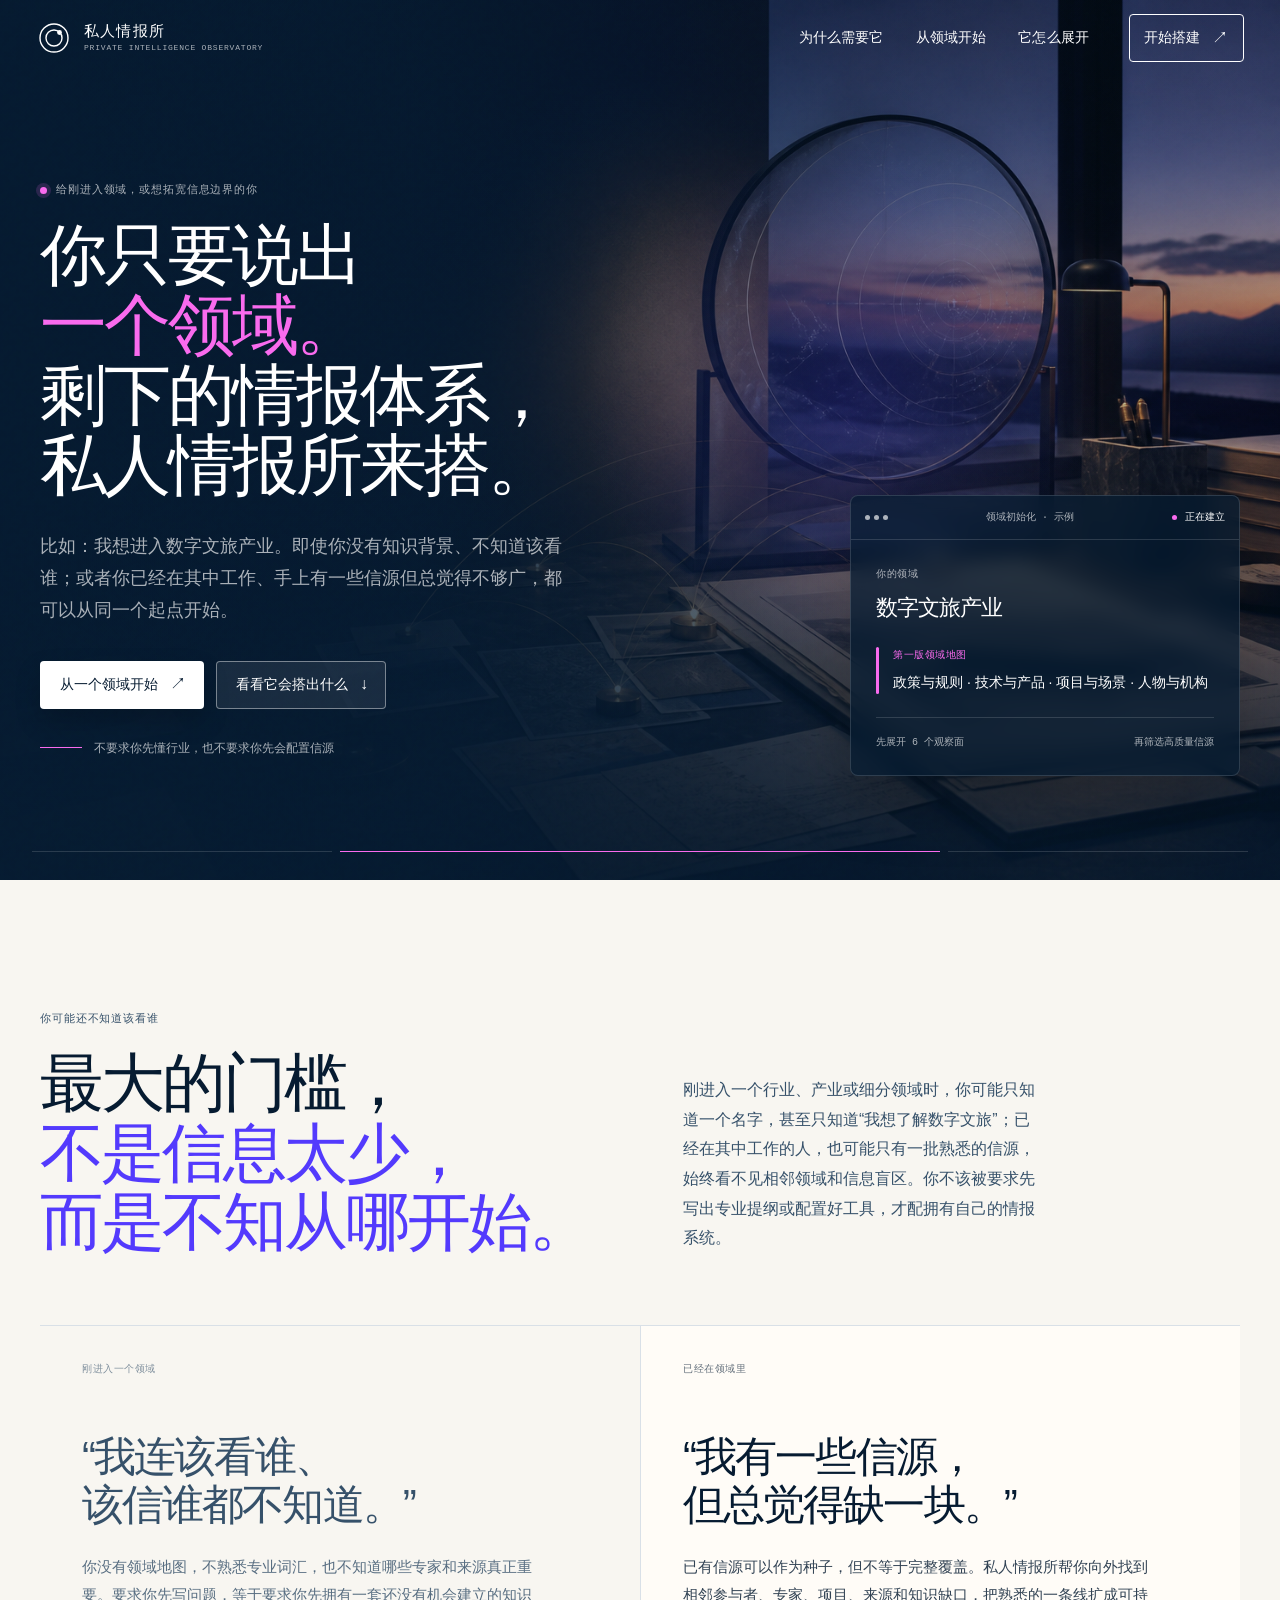
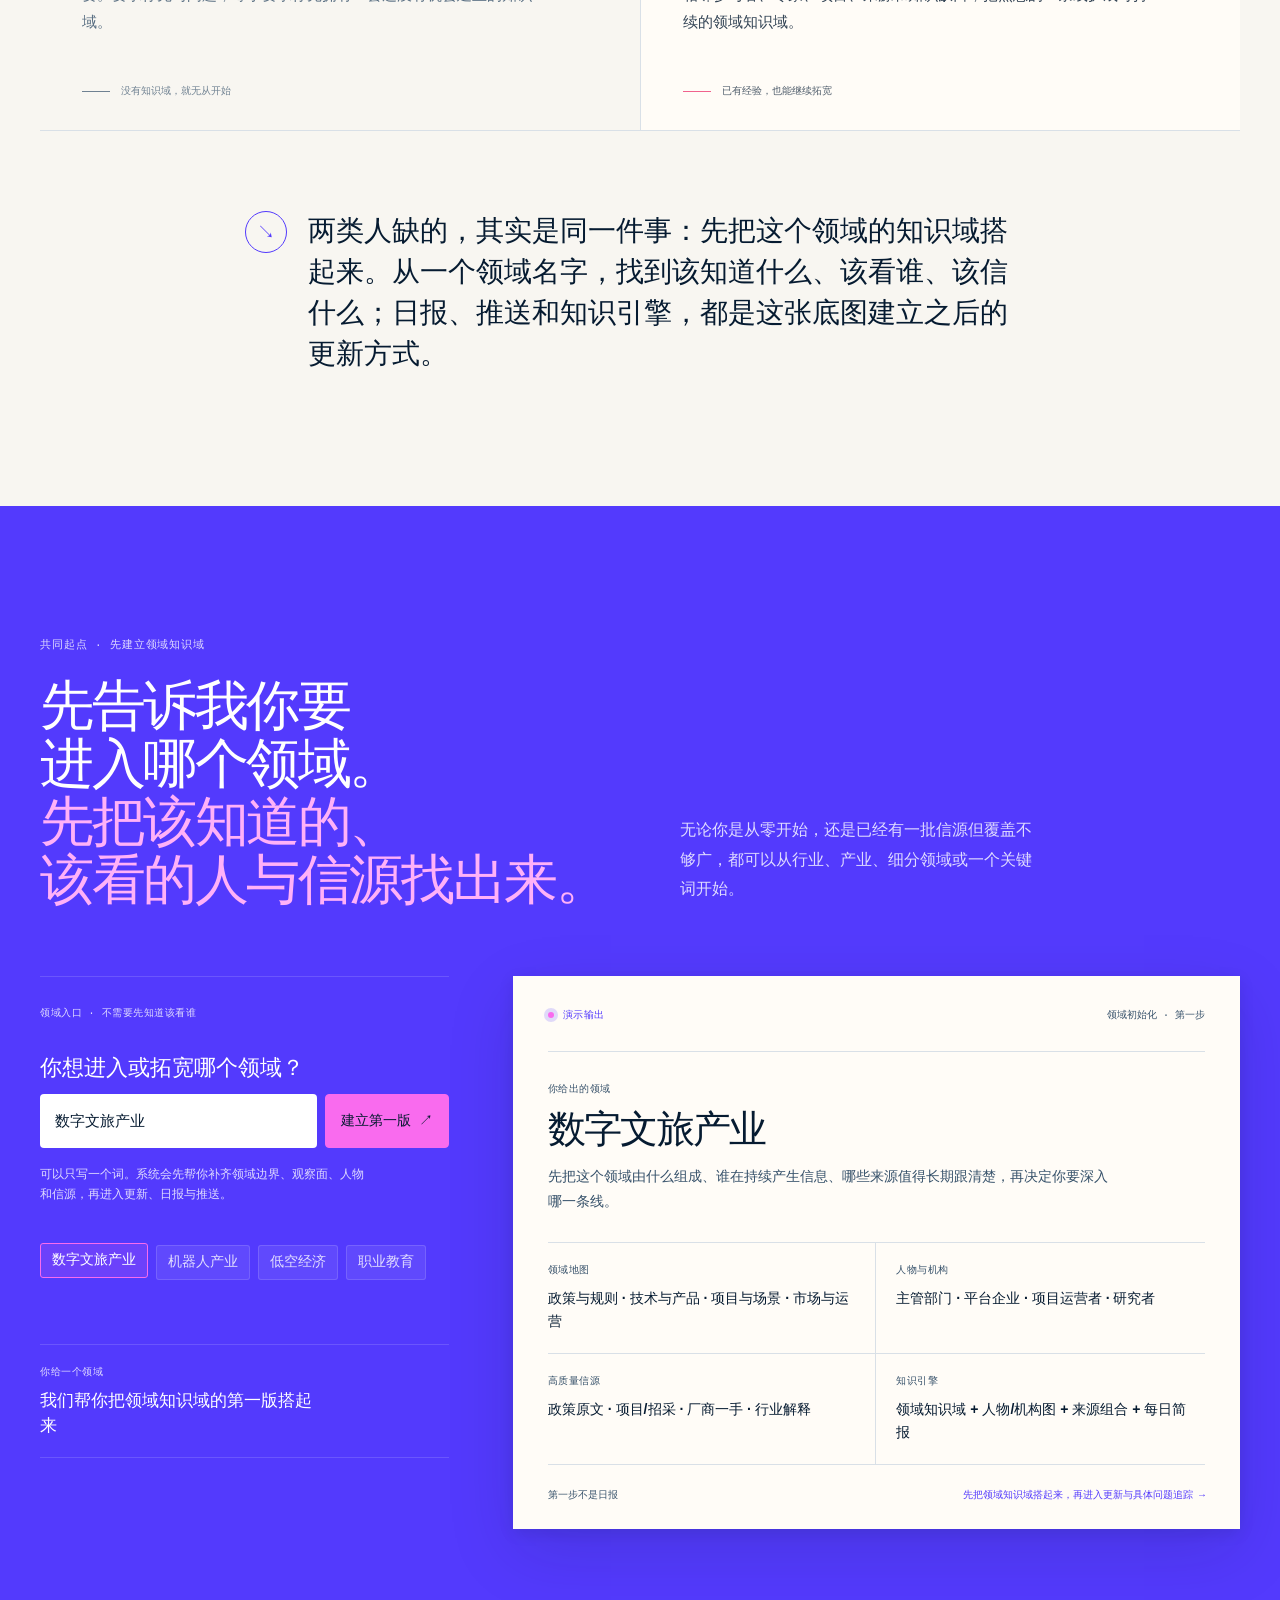
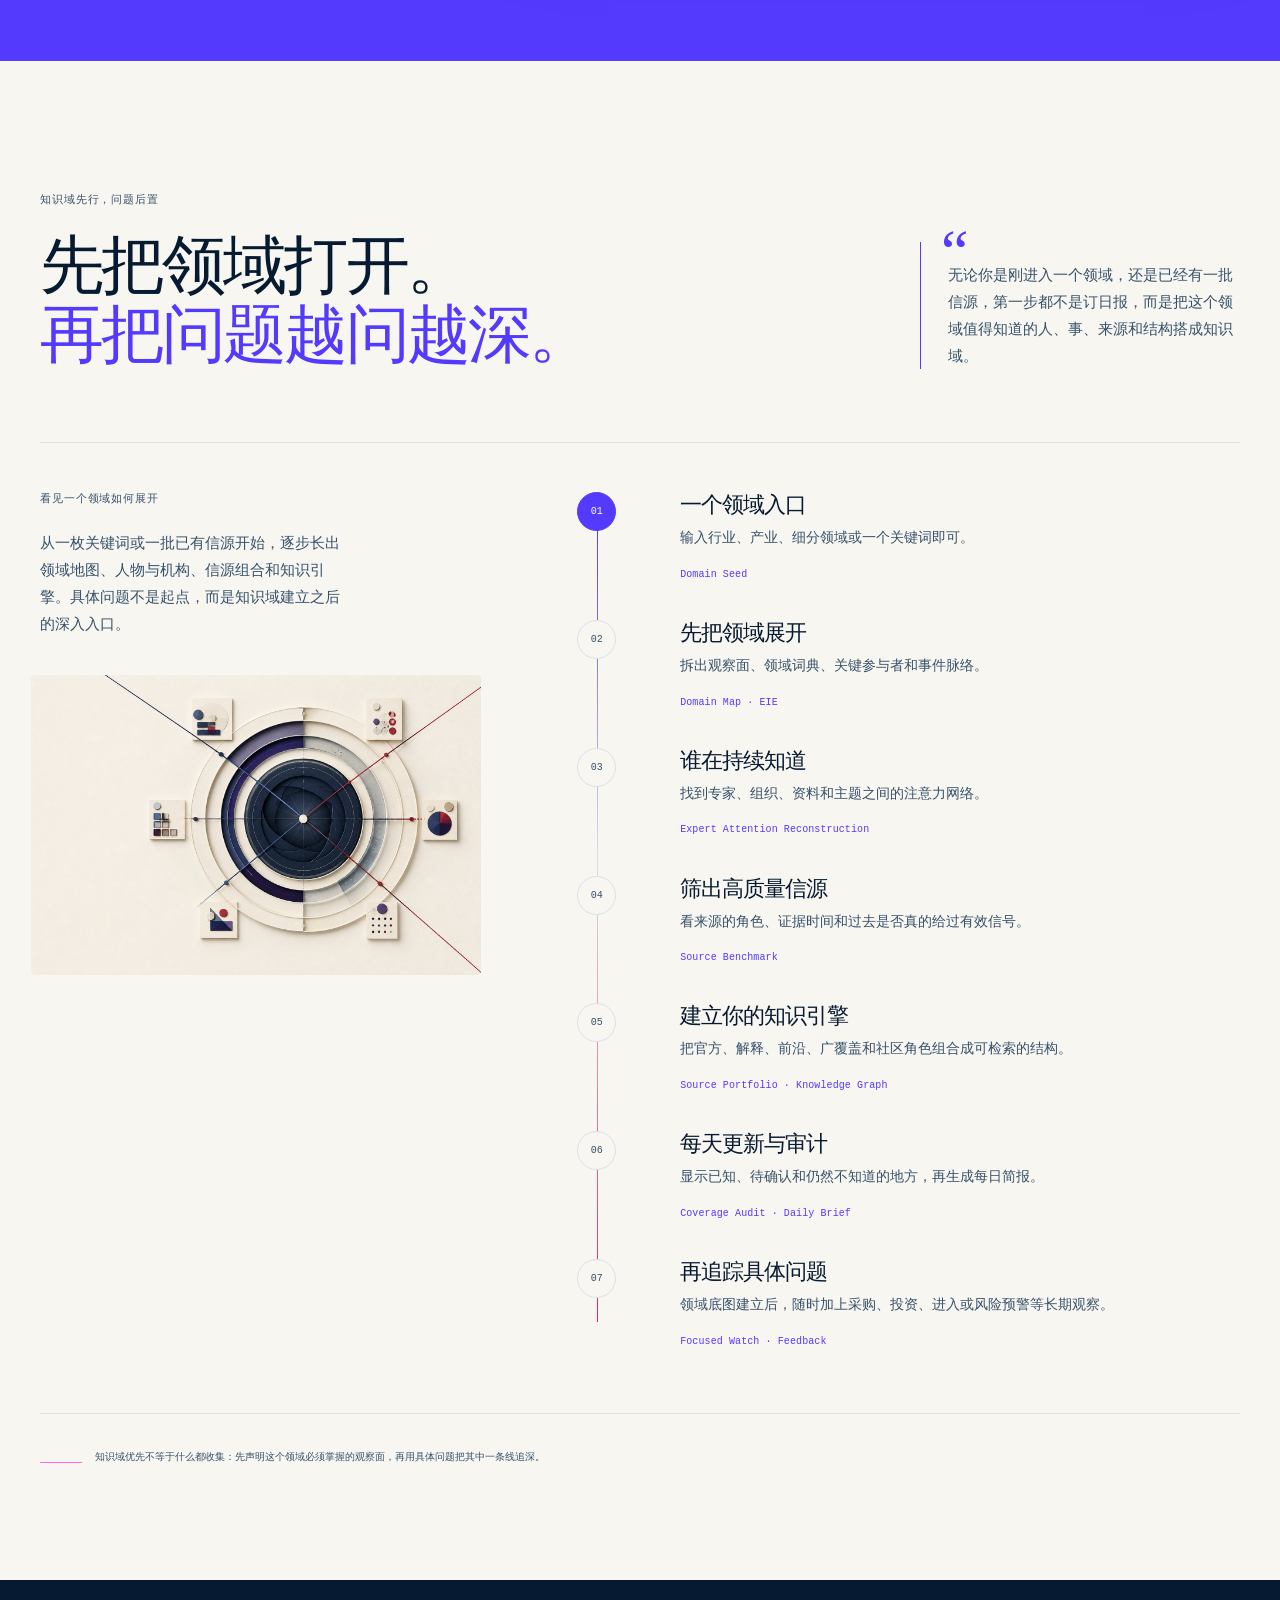
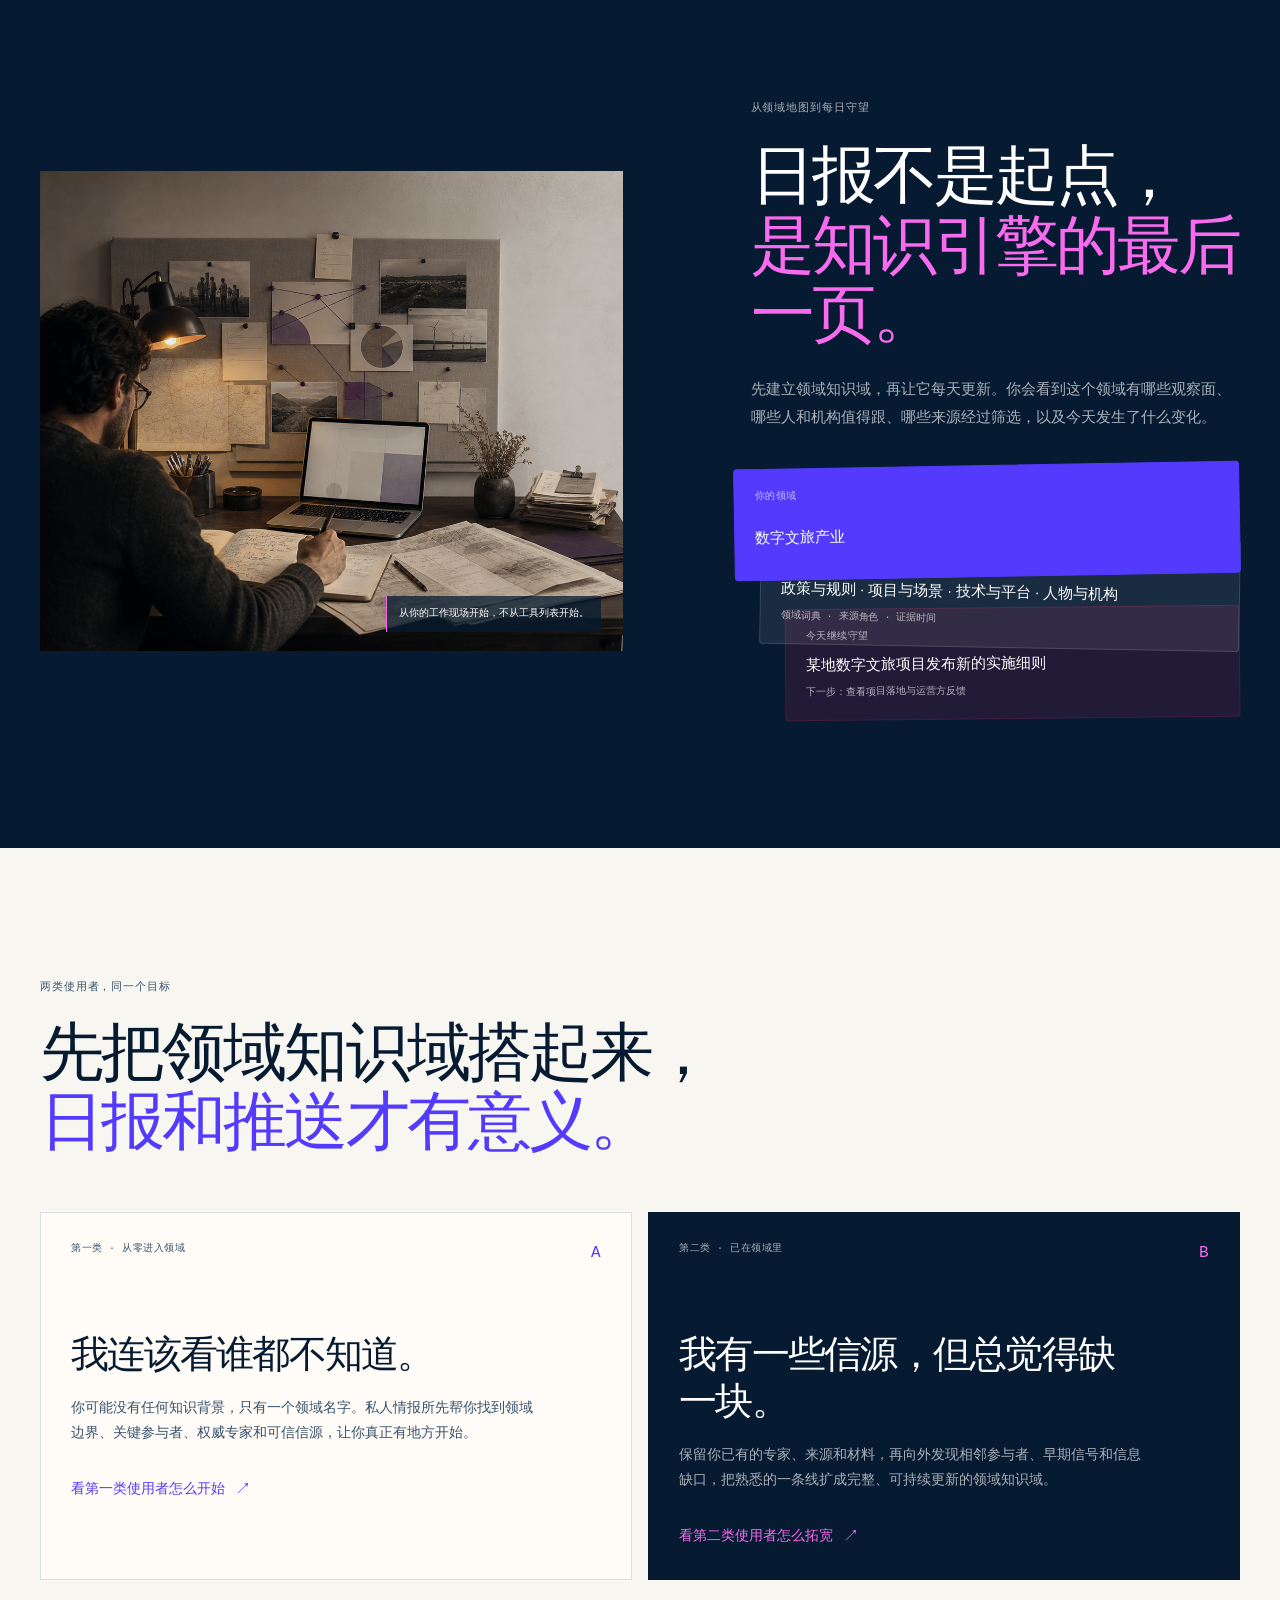
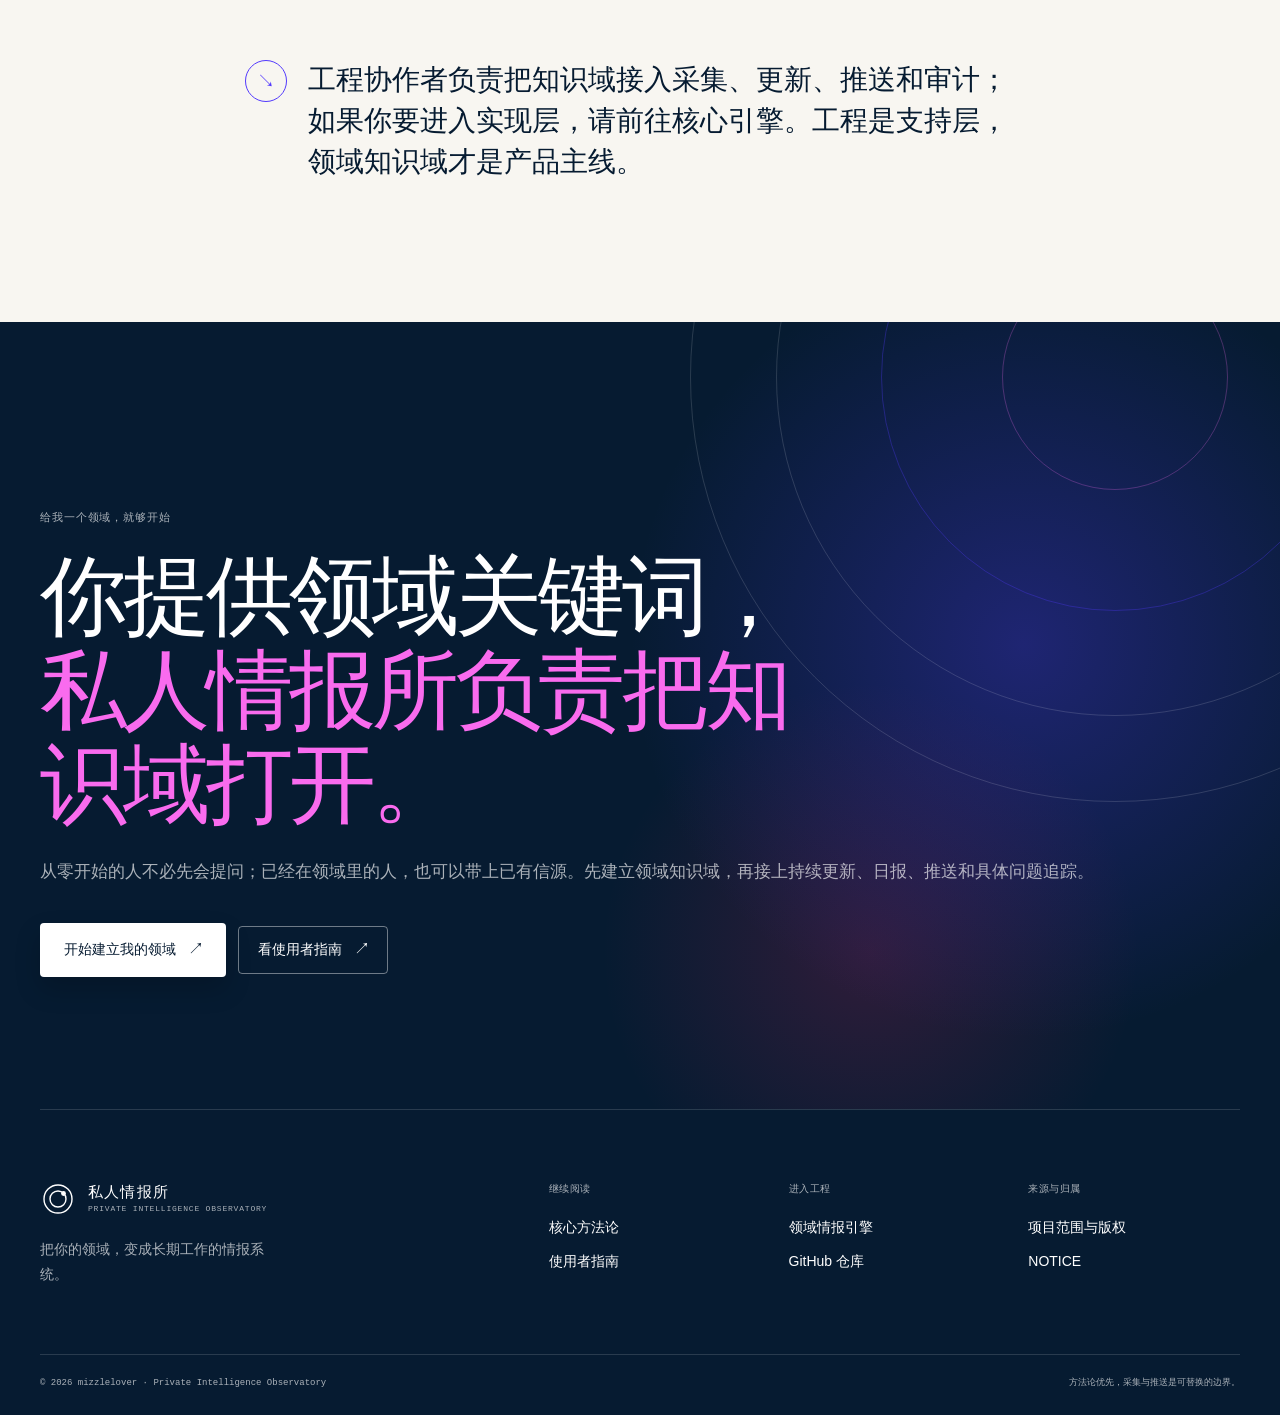
==== commit 084a894d: "fix: polish final observatory release surface" ====
--- a/demo/index.html
+++ b/demo/index.html
@@ -116,7 +116,7 @@
             <div class="section-heading split-heading reveal">
               <div>
                 <p class="eyebrow">你可能还不知道该看谁</p>
-                <h2 id="problem-title">最大的门槛，<br /><em>不是信息太少，<br />而是不知道该知道什么。</em></h2>
+                <h2 id="problem-title">最大的门槛，<br /><em>不是信息太少，<br />而是不知从哪开始。</em></h2>
               </div>
               <p class="section-deck">
                 刚进入一个行业、产业或细分领域时，你可能只知道一个名字，甚至只知道“我想了解数字文旅”；已经在其中工作的人，也可能只有一批熟悉的信源，始终看不见相邻领域和信息盲区。你不该被要求先写出专业提纲或配置好工具，才配拥有自己的情报系统。
--- a/demo/styles.css
+++ b/demo/styles.css
@@ -310,6 +310,12 @@
   --noscript-max-width: 340px;
   --noscript-padding: 14px 16px;
   --noscript-font-size: 13px;
+  --nav-backdrop-blur: 16px;
+  --nav-item-transition: opacity 180ms ease, transform 180ms var(--ease-out);
+  --button-transition: transform 180ms var(--ease-out), box-shadow 180ms ease, background-color 180ms ease, color 180ms ease;
+  --domain-suggestion-active-offset: -2px;
+  --reveal-offset: 20px;
+  --reveal-transition: opacity 560ms var(--ease-out), transform 560ms var(--ease-out);
   --ease-out: cubic-bezier(0.22, 1, 0.36, 1);
 }
 
@@ -417,8 +423,8 @@
   color: var(--ink);
   background: var(--paper-90);
   box-shadow: var(--nav-scrolled-shadow);
-  -webkit-backdrop-filter: blur(16px);
-  backdrop-filter: blur(16px);
+  -webkit-backdrop-filter: blur(var(--nav-backdrop-blur));
+  backdrop-filter: blur(var(--nav-backdrop-blur));
 }
 
 .brand {
@@ -473,7 +479,7 @@
 
 .nav-links a,
 .nav-cta {
-  transition: opacity 180ms ease, transform 180ms var(--ease-out);
+  transition: var(--nav-item-transition);
 }
 
 .nav-links a:hover,
@@ -627,7 +633,7 @@
   font-size: var(--text-body-sm);
   font-weight: var(--weight-strong);
   line-height: 1.2;
-  transition: transform 180ms var(--ease-out), box-shadow 180ms ease, background-color 180ms ease, color 180ms ease;
+  transition: var(--button-transition);
 }
 
 .button:hover {
@@ -1111,7 +1117,7 @@
   border-color: var(--magenta);
   color: var(--white);
   background: var(--magenta-15);
-  transform: translateY(-2px);
+  transform: translateY(var(--domain-suggestion-active-offset));
 }
 
 .domain-promise {
@@ -1814,8 +1820,8 @@
 
 .reveal {
   opacity: 0;
-  transform: translateY(20px);
-  transition: opacity 560ms var(--ease-out), transform 560ms var(--ease-out);
+  transform: translateY(var(--reveal-offset));
+  transition: var(--reveal-transition);
 }
 
 .reveal-delay {
@@ -1992,7 +1998,7 @@
   }
 
   .hero-copy {
-    padding-bottom: 60px;
+    padding-bottom: var(--hero-copy-padding-bottom);
   }
 
   .hero h1 {
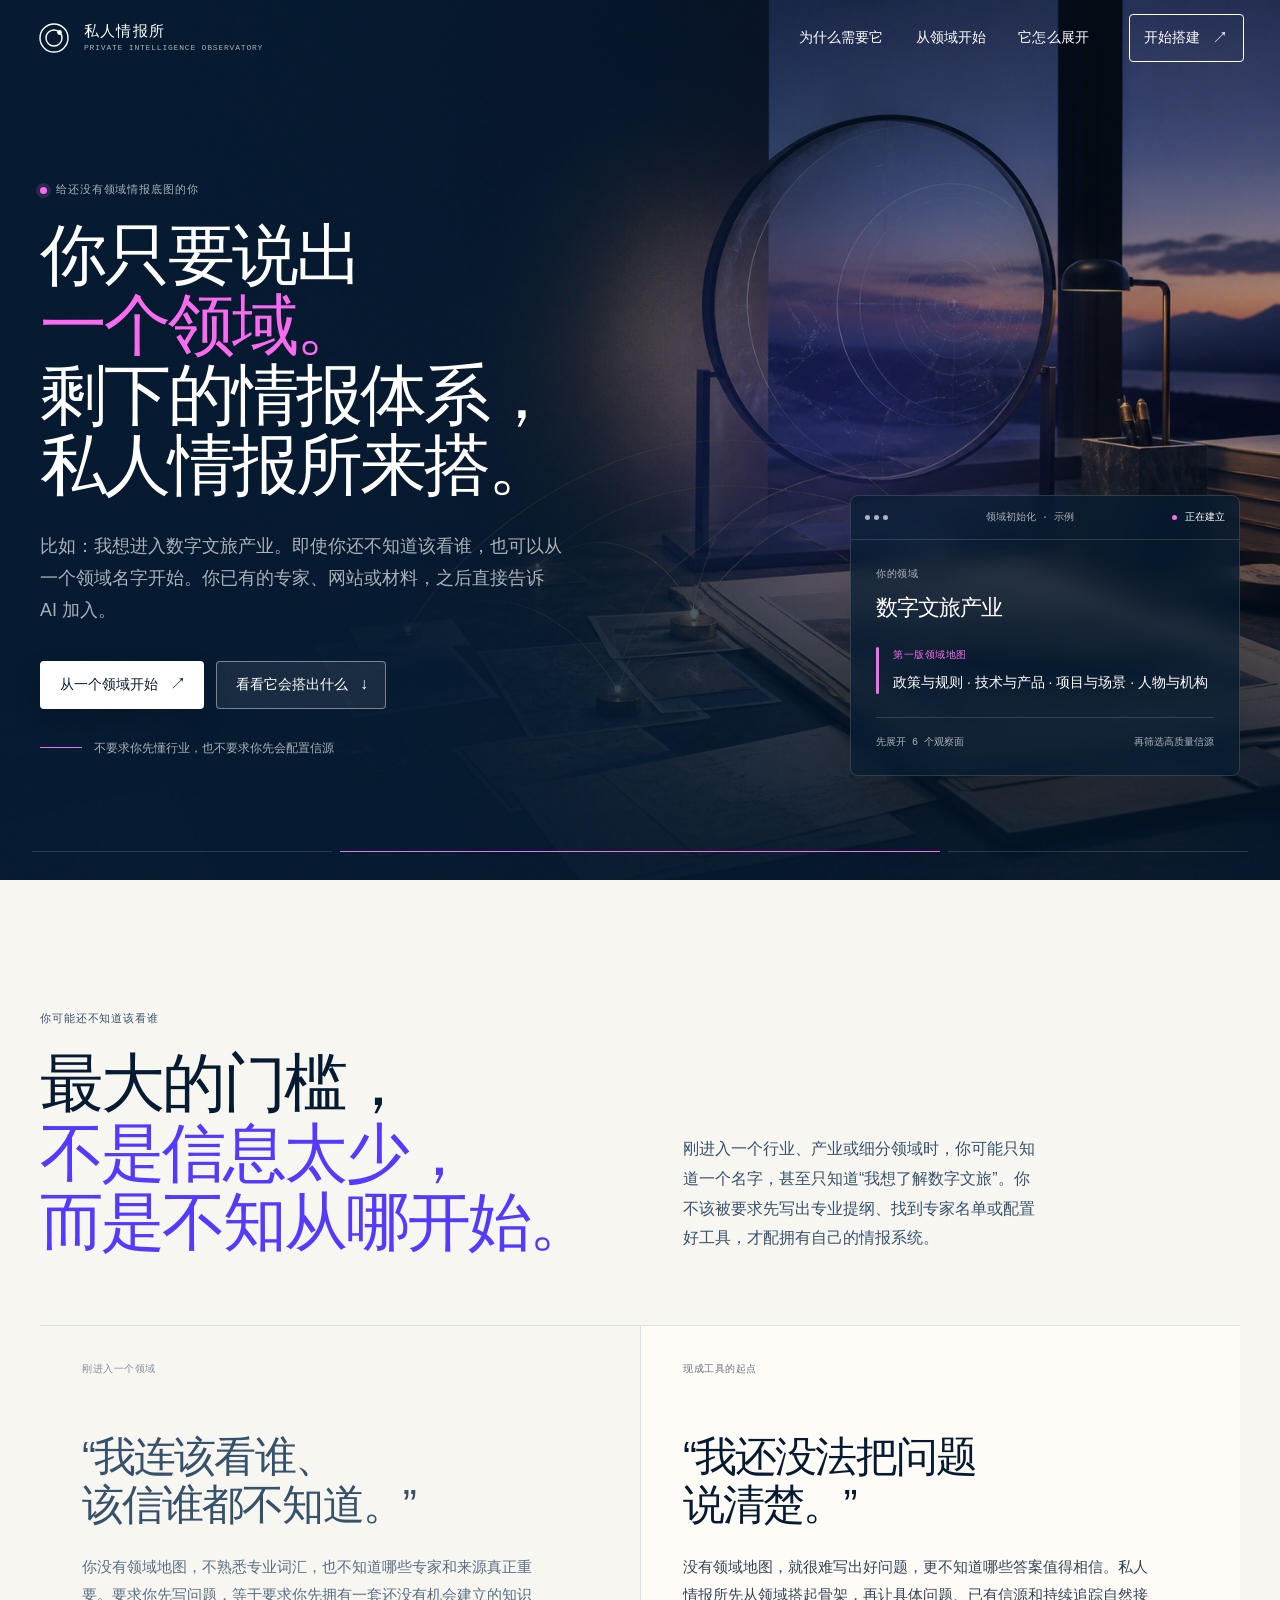
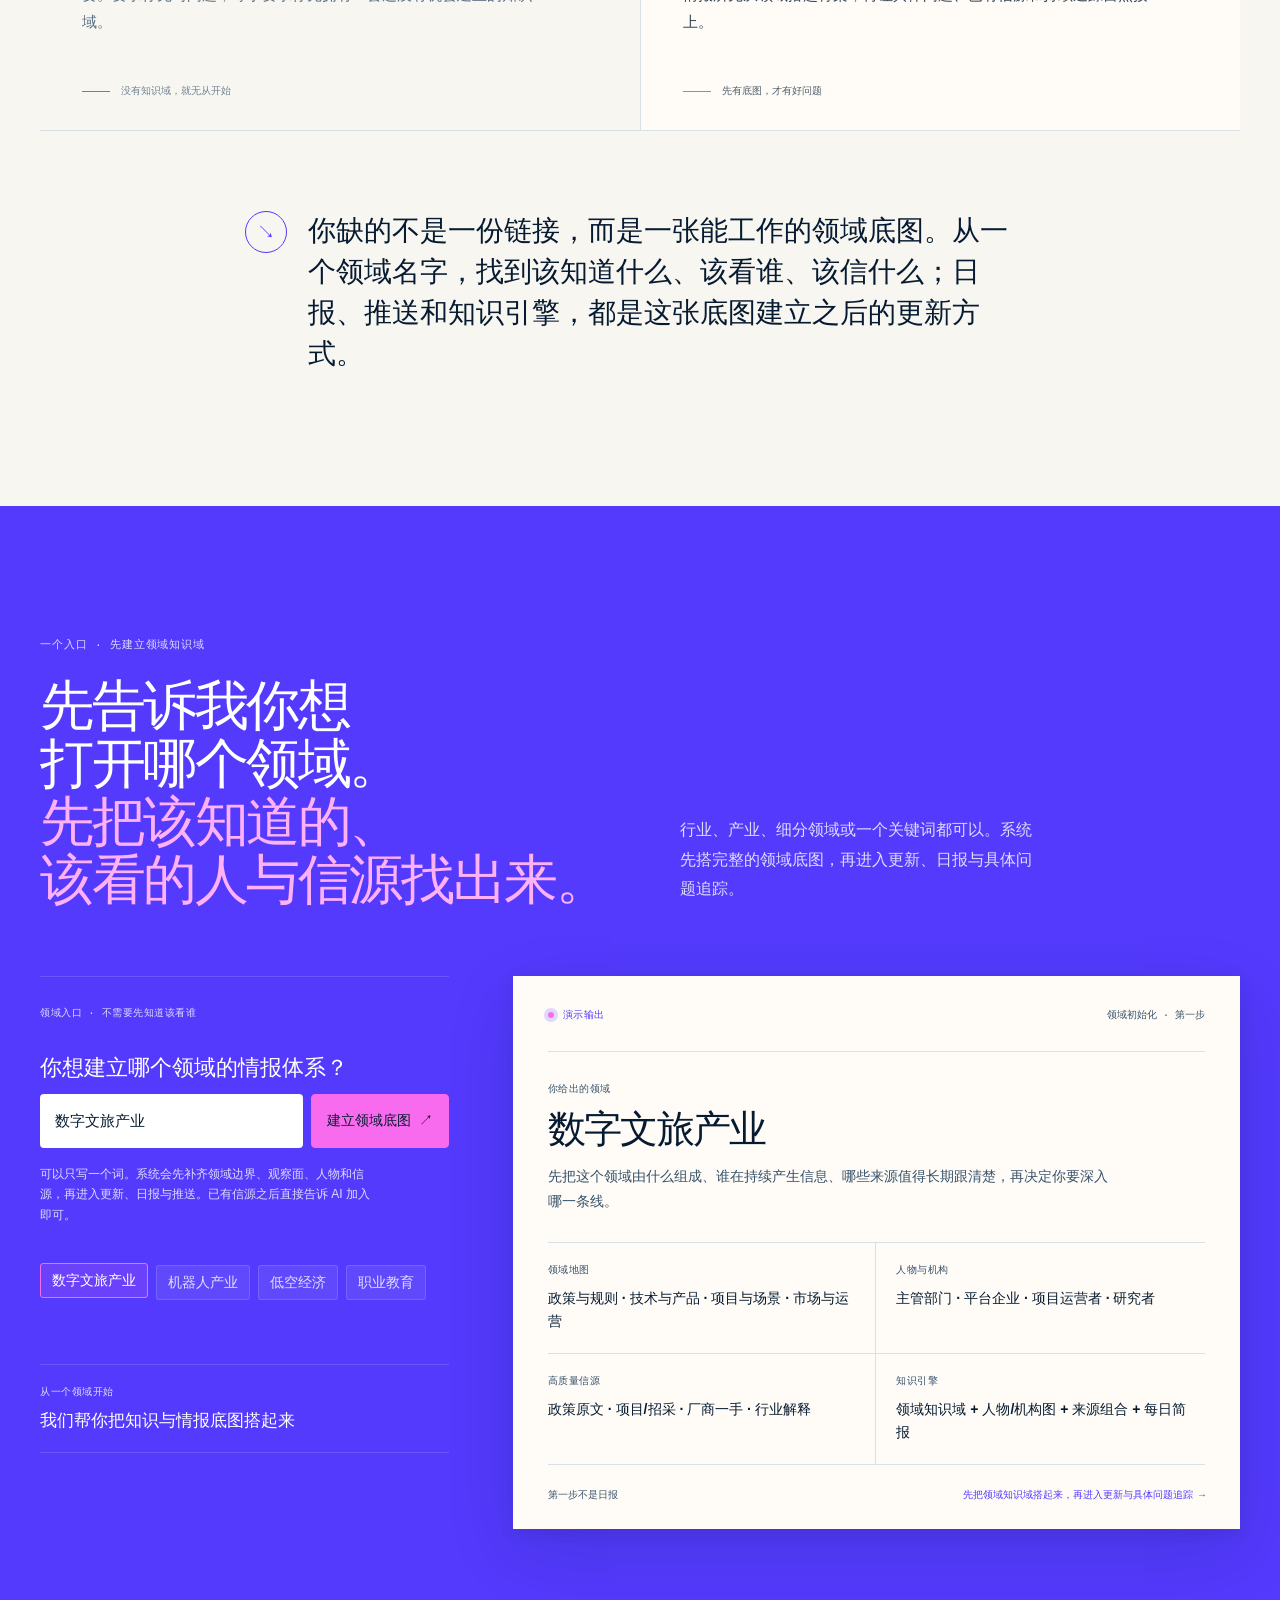
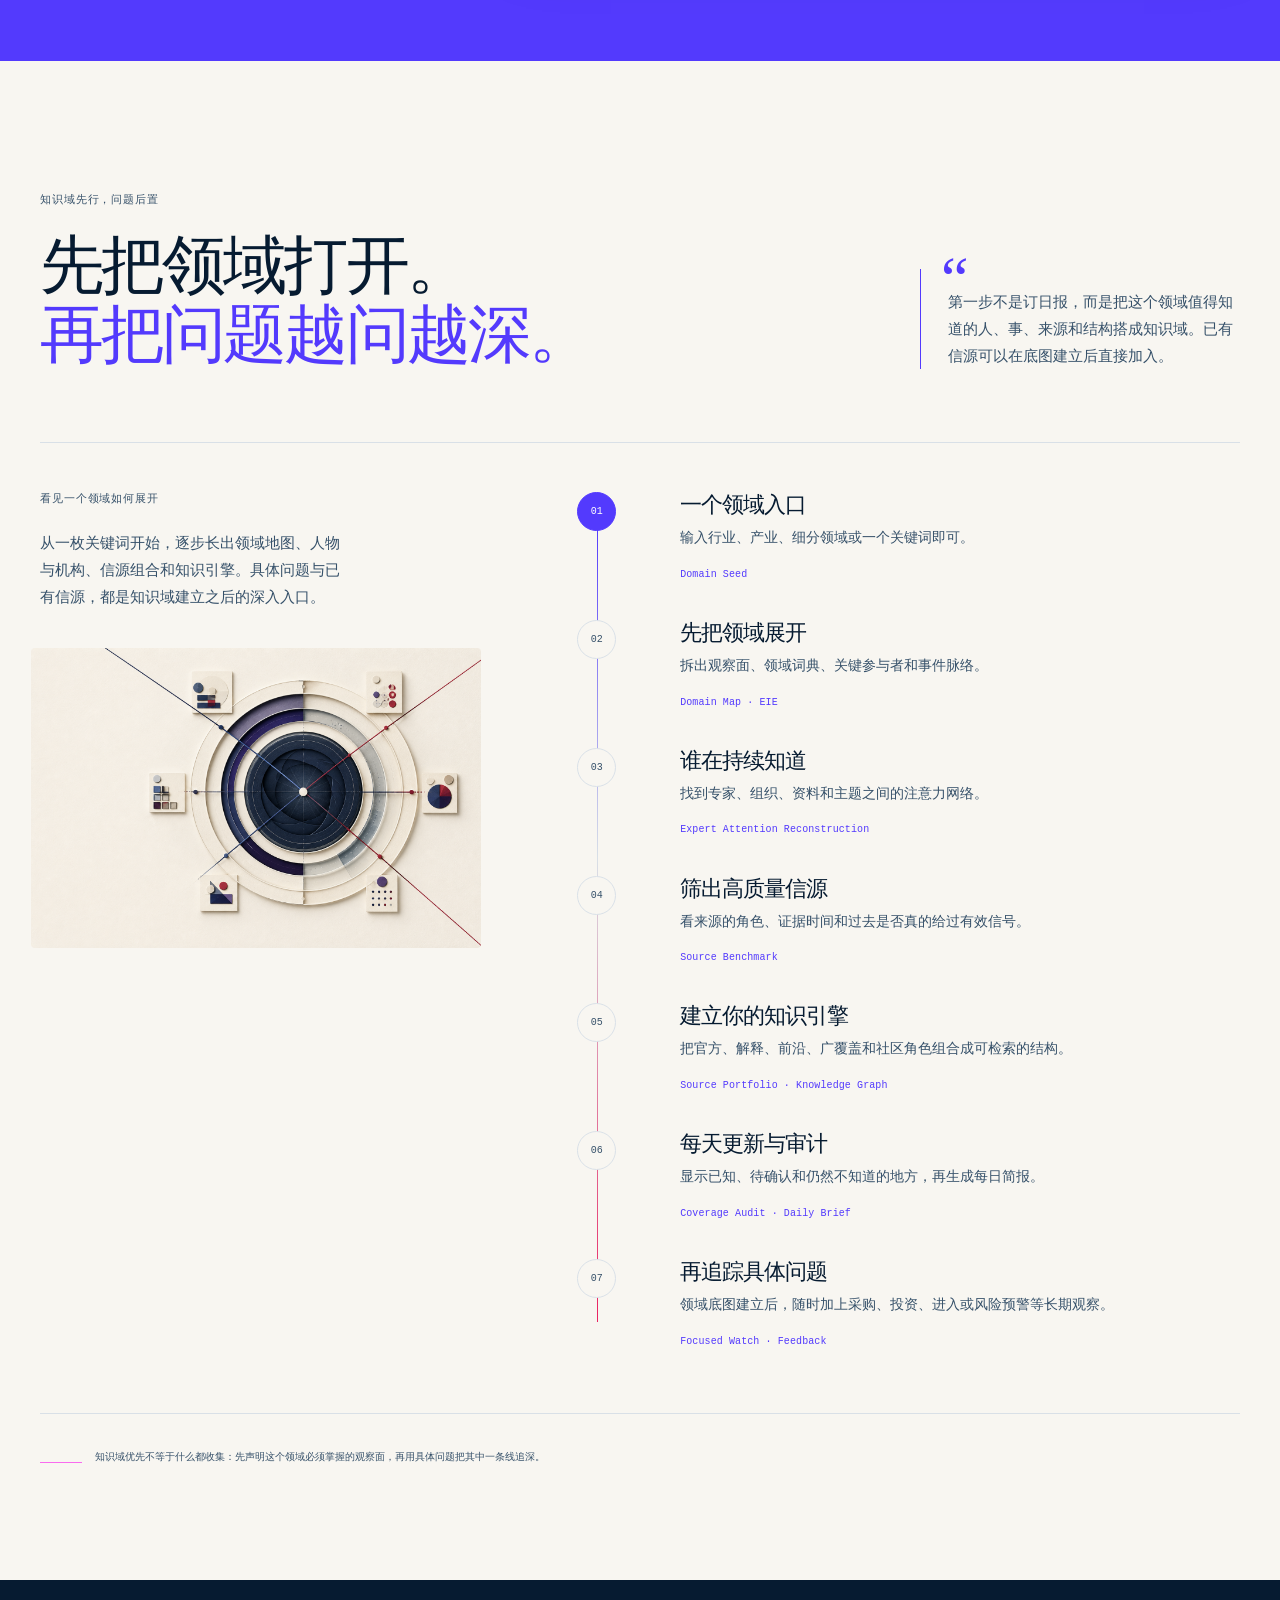
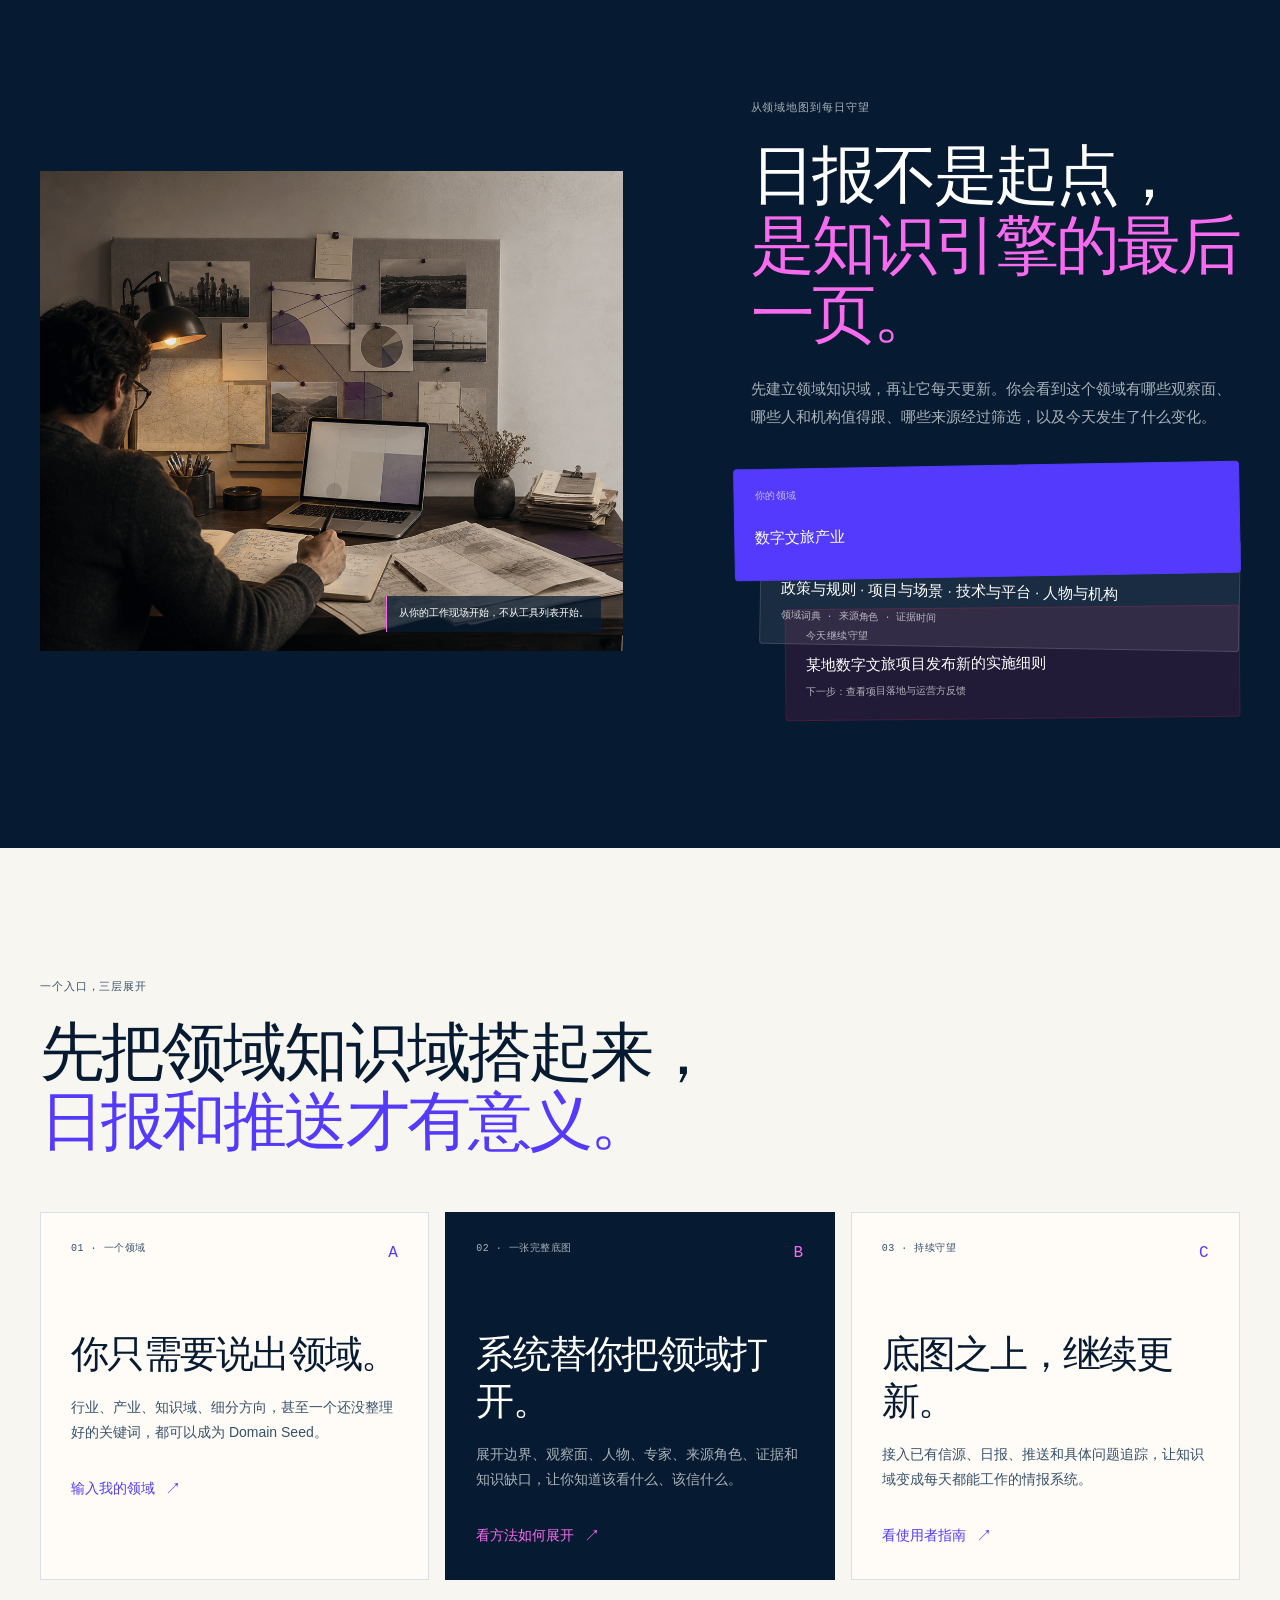
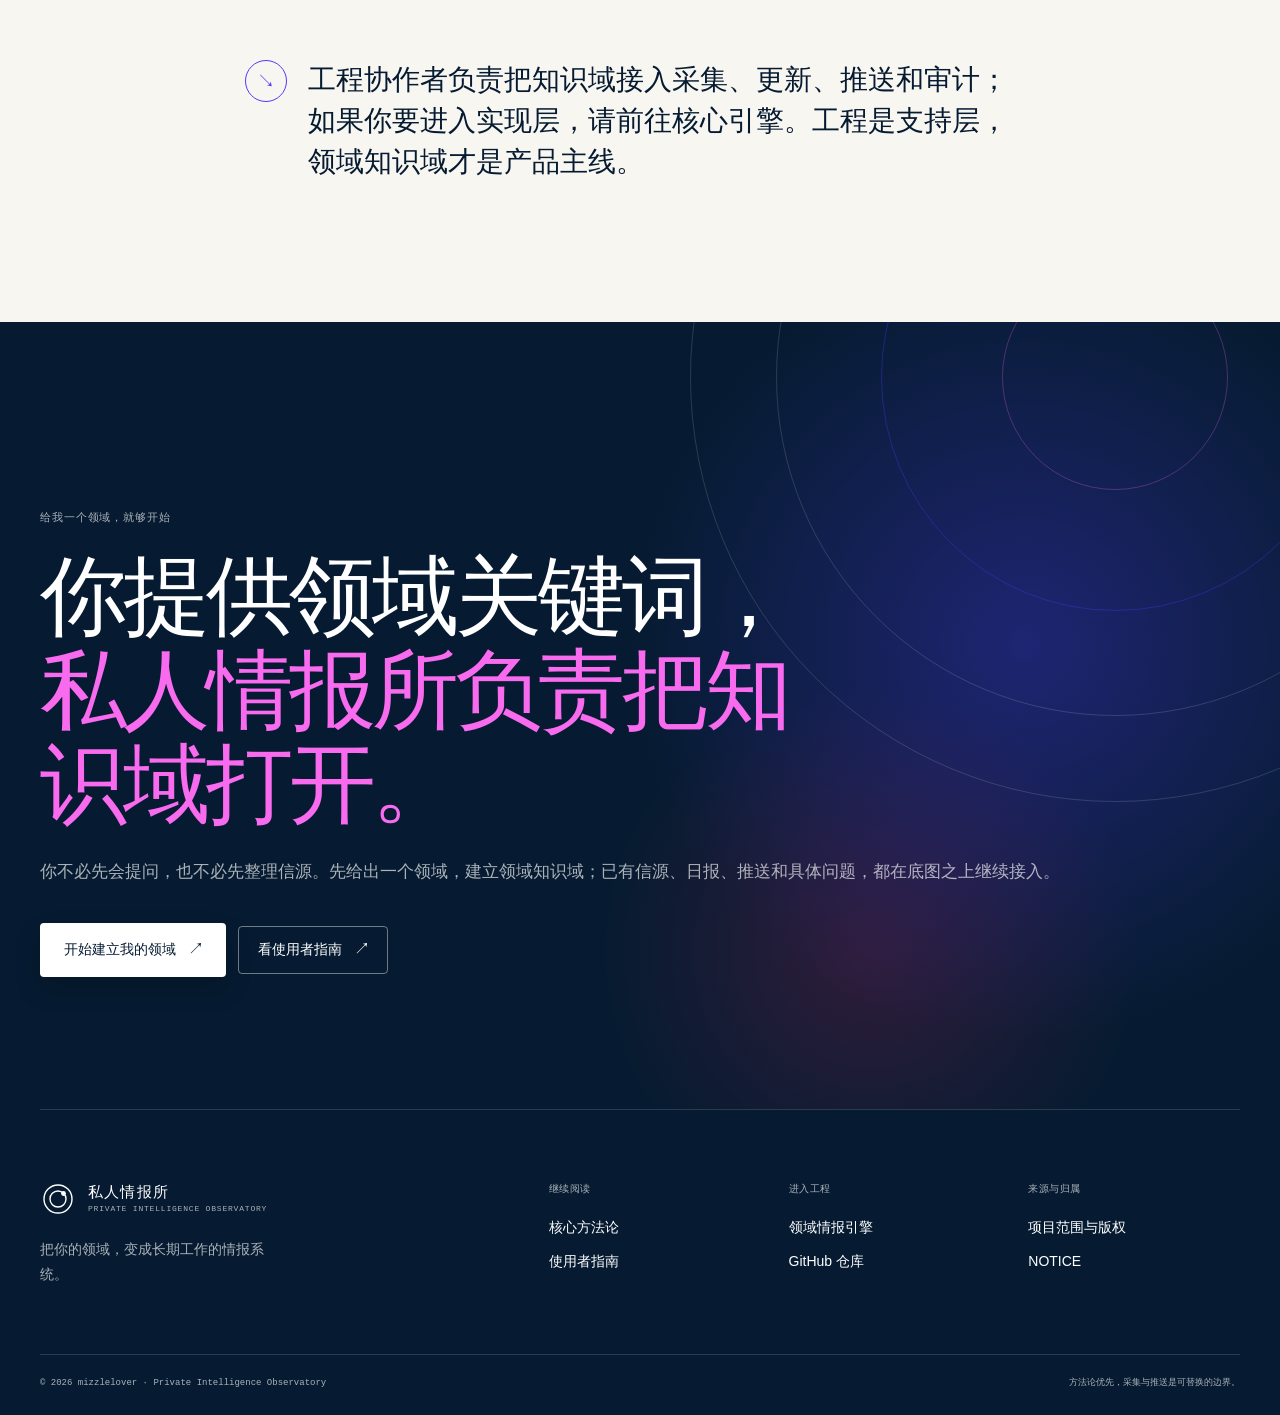
==== commit 6b82e271: "refine domain-first product entry" ====
--- a/demo/index.html
+++ b/demo/index.html
@@ -6,9 +6,10 @@
     <meta name="theme-color" content="#061B31" />
     <meta
       name="description"
-      content="私人情报所：为刚进入领域、或已有信源但覆盖不足的人，从一个领域关键词建立专家、信源、知识域与持续更新机制。"
+      content="私人情报所：给我一个领域，帮我把这个领域应有的知识体系与情报体系搭起来，再持续更新。"
     />
     <link rel="canonical" href="https://mizzlelover.github.io/private-intelligence-observatory/demo/" />
+    <link rel="icon" href="data:," />
     <meta property="og:type" content="website" />
     <meta property="og:locale" content="zh_CN" />
     <meta property="og:title" content="私人情报所｜从一个领域开始建立情报知识域" />
@@ -28,7 +29,7 @@
         "alternateName": "Private Intelligence Observatory",
         "applicationCategory": "ResearchApplication",
         "operatingSystem": "Web",
-        "description": "帮助刚进入领域或希望拓宽信息覆盖的人，用 AI 建立自己的领域知识域、知识引擎和持续更新机制。",
+        "description": "给出一个领域，用 AI 建立这个领域的知识体系、情报体系、知识引擎和持续更新机制。",
         "url": "https://mizzlelover.github.io/private-intelligence-observatory/demo/",
         "isAccessibleForFree": true,
         "codeRepository": "https://github.com/mizzlelover/private-intelligence-observatory"
@@ -65,7 +66,7 @@
           <div class="hero-grain" aria-hidden="true"></div>
           <div class="hero-inner section-width">
             <div class="hero-copy reveal">
-              <p class="eyebrow eyebrow-light"><span class="eyebrow-dot"></span>给刚进入领域，或想拓宽信息边界的你</p>
+              <p class="eyebrow eyebrow-light"><span class="eyebrow-dot"></span>给还没有领域情报底图的你</p>
               <h1 id="hero-title">
                 你只要说出<br />
                 <span>一个领域。</span><br />
@@ -73,7 +74,7 @@
                 私人情报所来搭。
               </h1>
               <p class="hero-lede">
-                比如：我想进入数字文旅产业。即使你没有知识背景、不知道该看谁；或者你已经在其中工作、手上有一些信源但总觉得不够广，都可以从同一个起点开始。
+                比如：我想进入数字文旅产业。即使你还不知道该看谁，也可以从一个领域名字开始。你已有的专家、网站或材料，之后直接告诉 AI 加入。
               </p>
               <div class="hero-actions">
                 <a class="button button-primary" href="#domain-entry">从一个领域开始 <span aria-hidden="true">↗</span></a>
@@ -119,7 +120,7 @@
                 <h2 id="problem-title">最大的门槛，<br /><em>不是信息太少，<br />而是不知从哪开始。</em></h2>
               </div>
               <p class="section-deck">
-                刚进入一个行业、产业或细分领域时，你可能只知道一个名字，甚至只知道“我想了解数字文旅”；已经在其中工作的人，也可能只有一批熟悉的信源，始终看不见相邻领域和信息盲区。你不该被要求先写出专业提纲或配置好工具，才配拥有自己的情报系统。
+                刚进入一个行业、产业或细分领域时，你可能只知道一个名字，甚至只知道“我想了解数字文旅”。你不该被要求先写出专业提纲、找到专家名单或配置好工具，才配拥有自己的情报系统。
               </p>
             </div>
 
@@ -131,16 +132,16 @@
                 <div class="panel-footer"><span class="line-mark" aria-hidden="true"></span><span>没有知识域，就无从开始</span></div>
               </article>
               <article class="tension-panel tension-active">
-                <p class="panel-index">已经在领域里</p>
-                <h3>“我有一些信源，<br />但总觉得缺一块。”</h3>
-                <p>已有信源可以作为种子，但不等于完整覆盖。私人情报所帮你向外找到相邻参与者、专家、项目、来源和知识缺口，把熟悉的一条线扩成可持续的领域知识域。</p>
-                <div class="panel-footer"><span class="line-mark line-mark-bright" aria-hidden="true"></span><span>已有经验，也能继续拓宽</span></div>
+                <p class="panel-index">现成工具的起点</p>
+                <h3>“我还没法把问题<br />说清楚。”</h3>
+                <p>没有领域地图，就很难写出好问题，更不知道哪些答案值得相信。私人情报所先从领域搭起骨架，再让具体问题、已有信源和持续追踪自然接上。</p>
+                <div class="panel-footer"><span class="line-mark line-mark-bright" aria-hidden="true"></span><span>先有底图，才有好问题</span></div>
               </article>
             </div>
 
             <div class="statement-band reveal">
               <span class="statement-mark" aria-hidden="true">↘</span>
-              <p><strong>两类人缺的，其实是同一件事：先把这个领域的知识域搭起来。</strong>从一个领域名字，找到该知道什么、该看谁、该信什么；日报、推送和知识引擎，都是这张底图建立之后的更新方式。</p>
+              <p><strong>你缺的不是一份链接，而是一张能工作的领域底图。</strong>从一个领域名字，找到该知道什么、该看谁、该信什么；日报、推送和知识引擎，都是这张底图建立之后的更新方式。</p>
             </div>
           </div>
         </section>
@@ -149,21 +150,21 @@
           <div class="section-width">
             <div class="section-heading domain-heading reveal">
               <div>
-                <p class="eyebrow eyebrow-light">共同起点 · 先建立领域知识域</p>
-                <h2 id="domain-entry-title"><span class="domain-heading-line">先告诉我你要<br />进入哪个领域。</span><span class="domain-heading-line domain-heading-line-accent">先把该知道的、<br />该看的人与信源找出来。</span></h2>
-              </div>
-              <p class="section-deck section-deck-light">无论你是从零开始，还是已经有一批信源但覆盖不够广，都可以从行业、产业、细分领域或一个关键词开始。</p>
+                <p class="eyebrow eyebrow-light">一个入口 · 先建立领域知识域</p>
+                <h2 id="domain-entry-title"><span class="domain-heading-line">先告诉我你想<br />打开哪个领域。</span><span class="domain-heading-line domain-heading-line-accent">先把该知道的、<br />该看的人与信源找出来。</span></h2>
+              </div>
+              <p class="section-deck section-deck-light">行业、产业、细分领域或一个关键词都可以。系统先搭完整的领域底图，再进入更新、日报与具体问题追踪。</p>
             </div>
 
             <div class="domain-layout domain-entry-layout reveal">
               <div class="domain-entry-form" aria-label="领域入口">
                 <p class="domain-form-kicker">领域入口 · 不需要先知道该看谁</p>
-                <label for="domain-input">你想进入或拓宽哪个领域？</label>
+                <label for="domain-input">你想建立哪个领域的情报体系？</label>
                 <div class="domain-input-row">
                   <input class="domain-input" id="domain-input" name="domain" type="text" value="数字文旅产业" autocomplete="off" spellcheck="false" />
-                  <button class="domain-build" id="domain-build" type="button">建立第一版 <span aria-hidden="true">↗</span></button>
-                </div>
-                <p class="domain-form-note">可以只写一个词。系统会先帮你补齐领域边界、观察面、人物和信源，再进入更新、日报与推送。</p>
+                  <button class="domain-build" id="domain-build" type="button">建立领域底图 <span aria-hidden="true">↗</span></button>
+                </div>
+                <p class="domain-form-note">可以只写一个词。系统会先补齐领域边界、观察面、人物和信源，再进入更新、日报与推送。已有信源之后直接告诉 AI 加入即可。</p>
                 <div class="domain-suggestions" aria-label="示例领域">
                   <button class="domain-suggestion is-active" type="button" data-domain-key="digital-tourism">数字文旅产业</button>
                   <button class="domain-suggestion" type="button" data-domain-key="robotics">机器人产业</button>
@@ -171,8 +172,8 @@
                   <button class="domain-suggestion" type="button" data-domain-key="education">职业教育</button>
                 </div>
                 <div class="domain-promise">
-                  <span>你给一个领域</span>
-                  <strong>我们帮你把领域知识域的第一版搭起来</strong>
+                  <span>从一个领域开始</span>
+                  <strong>我们帮你把知识与情报底图搭起来</strong>
                 </div>
               </div>
 
@@ -203,13 +204,13 @@
                 <p class="eyebrow">知识域先行，问题后置</p>
                 <h2 id="method-title">先把领域打开。<br /><em>再把问题越问越深。</em></h2>
               </div>
-              <div class="method-quote"><span class="quote-mark">“</span><p>无论你是刚进入一个领域，还是已经有一批信源，第一步都不是订日报，而是把这个领域值得知道的人、事、来源和结构搭成知识域。</p></div>
+              <div class="method-quote"><span class="quote-mark">“</span><p>第一步不是订日报，而是把这个领域值得知道的人、事、来源和结构搭成知识域。已有信源可以在底图建立后直接加入。</p></div>
             </div>
 
             <div class="method-visual reveal">
               <div class="method-visual-copy">
                 <p class="eyebrow">看见一个领域如何展开</p>
-                <p>从一枚关键词或一批已有信源开始，逐步长出领域地图、人物与机构、信源组合和知识引擎。具体问题不是起点，而是知识域建立之后的深入入口。</p>
+                <p>从一枚关键词开始，逐步长出领域地图、人物与机构、信源组合和知识引擎。具体问题与已有信源，都是知识域建立之后的深入入口。</p>
                 <img src="assets/aperture-map.png" alt="同心孔径与六条信号线汇聚到中央判断点的抽象方法图" loading="lazy" />
               </div>
               <div class="method-spine" aria-label="私人情报所七步方法">
@@ -271,21 +272,27 @@
         <section class="section section-paper entrance-section" aria-labelledby="entrance-title">
           <div class="section-width">
             <div class="section-heading reveal">
-              <p class="eyebrow">两类使用者，同一个目标</p>
+              <p class="eyebrow">一个入口，三层展开</p>
               <h2 id="entrance-title">先把领域知识域搭起来，<br /><em>日报和推送才有意义。</em></h2>
             </div>
             <div class="entrance-grid reveal">
               <article class="entrance-panel entrance-user">
-                <div class="entrance-top"><span>第一类 · 从零进入领域</span><span class="entrance-number">A</span></div>
-                <h3>我连该看谁都不知道。</h3>
-                <p>你可能没有任何知识背景，只有一个领域名字。私人情报所先帮你找到领域边界、关键参与者、权威专家和可信信源，让你真正有地方开始。</p>
-                <a href="reading.html#guide">看第一类使用者怎么开始 <span aria-hidden="true">↗</span></a>
-              </article>
-              <article class="entrance-panel entrance-practitioner">
-                <div class="entrance-top"><span>第二类 · 已在领域里</span><span class="entrance-number">B</span></div>
-                <h3>我有一些信源，但总觉得缺一块。</h3>
-                <p>保留你已有的专家、来源和材料，再向外发现相邻参与者、早期信号和信息缺口，把熟悉的一条线扩成完整、可持续更新的领域知识域。</p>
-                <a href="reading.html#guide">看第二类使用者怎么拓宽 <span aria-hidden="true">↗</span></a>
+                <div class="entrance-top"><span>01 · 一个领域</span><span class="entrance-number">A</span></div>
+                <h3>你只需要说出领域。</h3>
+                <p>行业、产业、知识域、细分方向，甚至一个还没整理好的关键词，都可以成为 Domain Seed。</p>
+                <a href="#domain-entry">输入我的领域 <span aria-hidden="true">↗</span></a>
+              </article>
+              <article class="entrance-panel entrance-core">
+                <div class="entrance-top"><span>02 · 一张完整底图</span><span class="entrance-number">B</span></div>
+                <h3>系统替你把领域打开。</h3>
+                <p>展开边界、观察面、人物、专家、来源角色、证据和知识缺口，让你知道该看什么、该信什么。</p>
+                <a href="reading.html#method">看方法如何展开 <span aria-hidden="true">↗</span></a>
+              </article>
+              <article class="entrance-panel entrance-watch">
+                <div class="entrance-top"><span>03 · 持续守望</span><span class="entrance-number">C</span></div>
+                <h3>底图之上，继续更新。</h3>
+                <p>接入已有信源、日报、推送和具体问题追踪，让知识域变成每天都能工作的情报系统。</p>
+                <a href="reading.html#guide">看使用者指南 <span aria-hidden="true">↗</span></a>
               </article>
             </div>
             <div class="statement-band reveal"><span class="statement-mark" aria-hidden="true">↘</span><p>工程协作者负责把知识域接入采集、更新、推送和审计；如果你要进入实现层，请前往<a href="reading.html#engine">核心引擎</a>。工程是支持层，领域知识域才是产品主线。</p></div>
@@ -297,7 +304,7 @@
           <div class="section-width cta-inner reveal">
             <p class="eyebrow eyebrow-light">给我一个领域，就够开始</p>
             <h2 id="start-title">你提供领域关键词，<br /><span>私人情报所负责把知识域打开。</span></h2>
-            <p>从零开始的人不必先会提问；已经在领域里的人，也可以带上已有信源。先建立领域知识域，再接上持续更新、日报、推送和具体问题追踪。</p>
+            <p>你不必先会提问，也不必先整理信源。先给出一个领域，建立领域知识域；已有信源、日报、推送和具体问题，都在底图之上继续接入。</p>
             <div class="cta-actions">
               <a class="button button-primary button-large" href="#domain-entry">开始建立我的领域 <span aria-hidden="true">↗</span></a>
               <a class="button button-outline" href="reading.html#guide">看使用者指南 <span aria-hidden="true">↗</span></a>
--- a/demo/styles.css
+++ b/demo/styles.css
@@ -267,6 +267,7 @@
   --entrance-padding-bottom: 140px;
   --entrance-heading-margin-bottom: 56px;
   --entrance-grid-gap: var(--space-4);
+  --entrance-grid-columns: repeat(3, minmax(0, 1fr));
   --entrance-panel-min-height: 330px;
   --entrance-panel-padding: 27px 30px 30px;
   --entrance-panel-hover-offset: -5px;
@@ -1565,7 +1566,7 @@
 
 .entrance-grid {
   display: grid;
-  grid-template-columns: repeat(2, minmax(0, 1fr));
+  grid-template-columns: var(--entrance-grid-columns);
   gap: var(--entrance-grid-gap);
 }
 
@@ -1587,7 +1588,7 @@
   color: var(--ink);
 }
 
-.entrance-practitioner {
+.entrance-core {
   color: var(--white);
   border-color: var(--ink);
   background: var(--ink);
@@ -1600,7 +1601,7 @@
   color: var(--ink-soft);
 }
 
-.entrance-practitioner .entrance-top {
+.entrance-core .entrance-top {
   color: var(--white-66);
 }
 
@@ -1610,7 +1611,7 @@
   font-size: var(--text-default);
 }
 
-.entrance-practitioner .entrance-number {
+.entrance-core .entrance-number {
   color: var(--magenta);
 }
 
@@ -1630,7 +1631,7 @@
   line-height: 1.8;
 }
 
-.entrance-practitioner p {
+.entrance-core p {
   color: var(--white-66);
 }
 
@@ -1648,7 +1649,7 @@
   gap: var(--entrance-link-hover-gap);
 }
 
-.entrance-practitioner a {
+.entrance-core a {
   color: var(--magenta);
 }
 
@@ -1847,6 +1848,7 @@
     --domain-layout-gap: 45px;
     --method-visual-gap: 45px;
     --brief-grid-gap: 55px;
+    --entrance-grid-columns: repeat(2, minmax(0, 1fr));
   }
 
   .section-width {
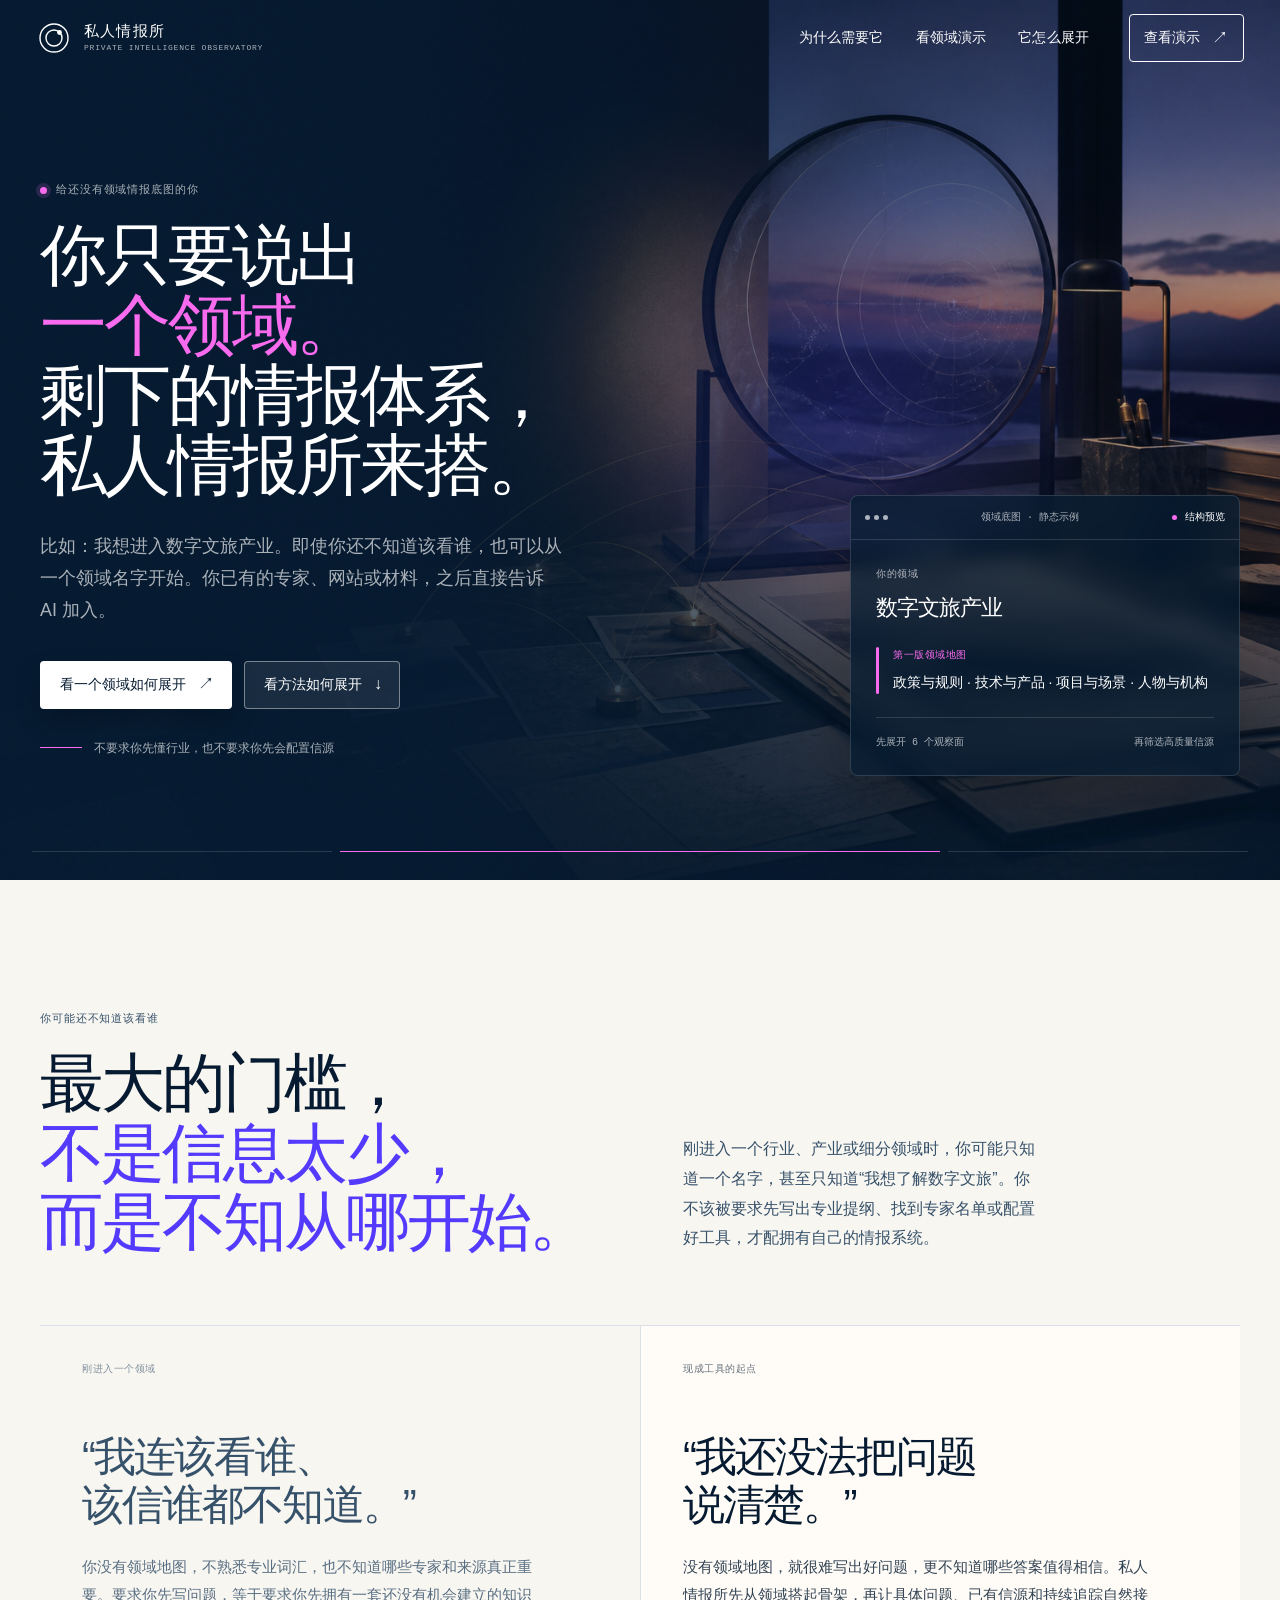
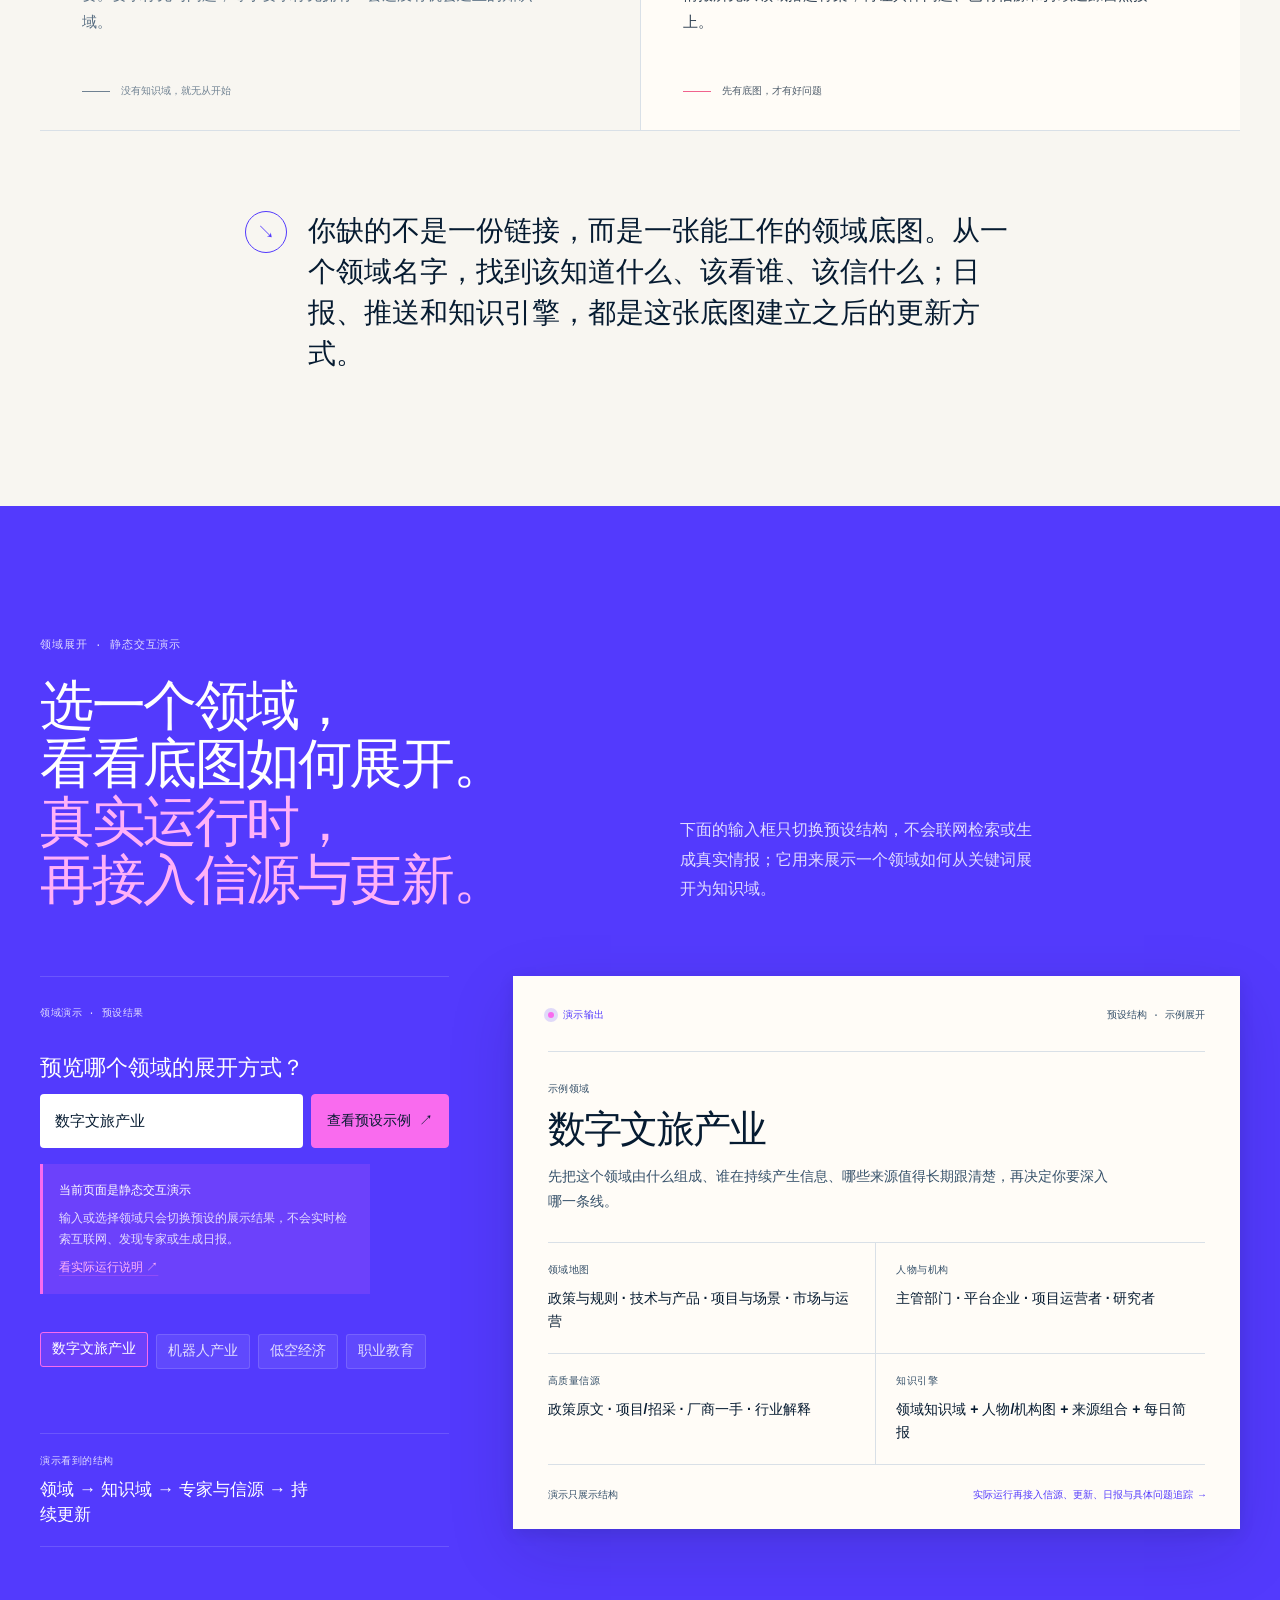
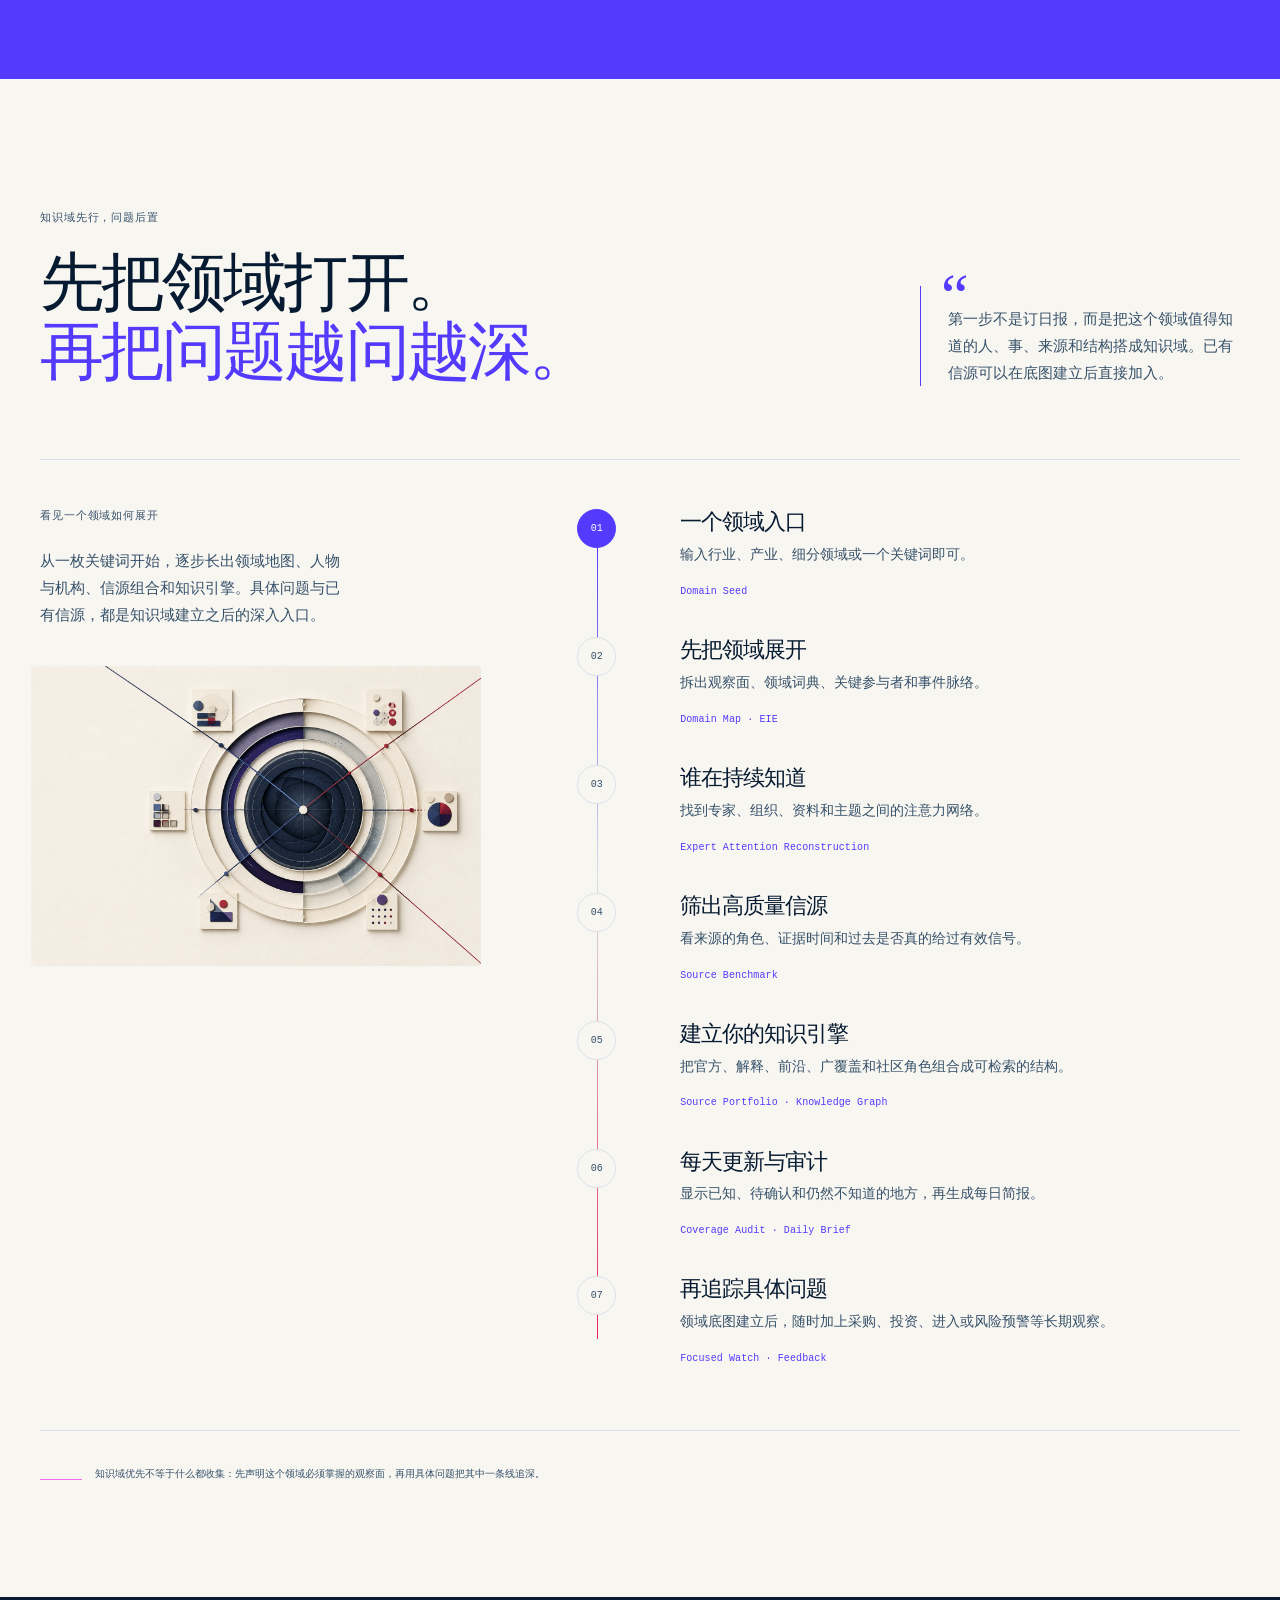
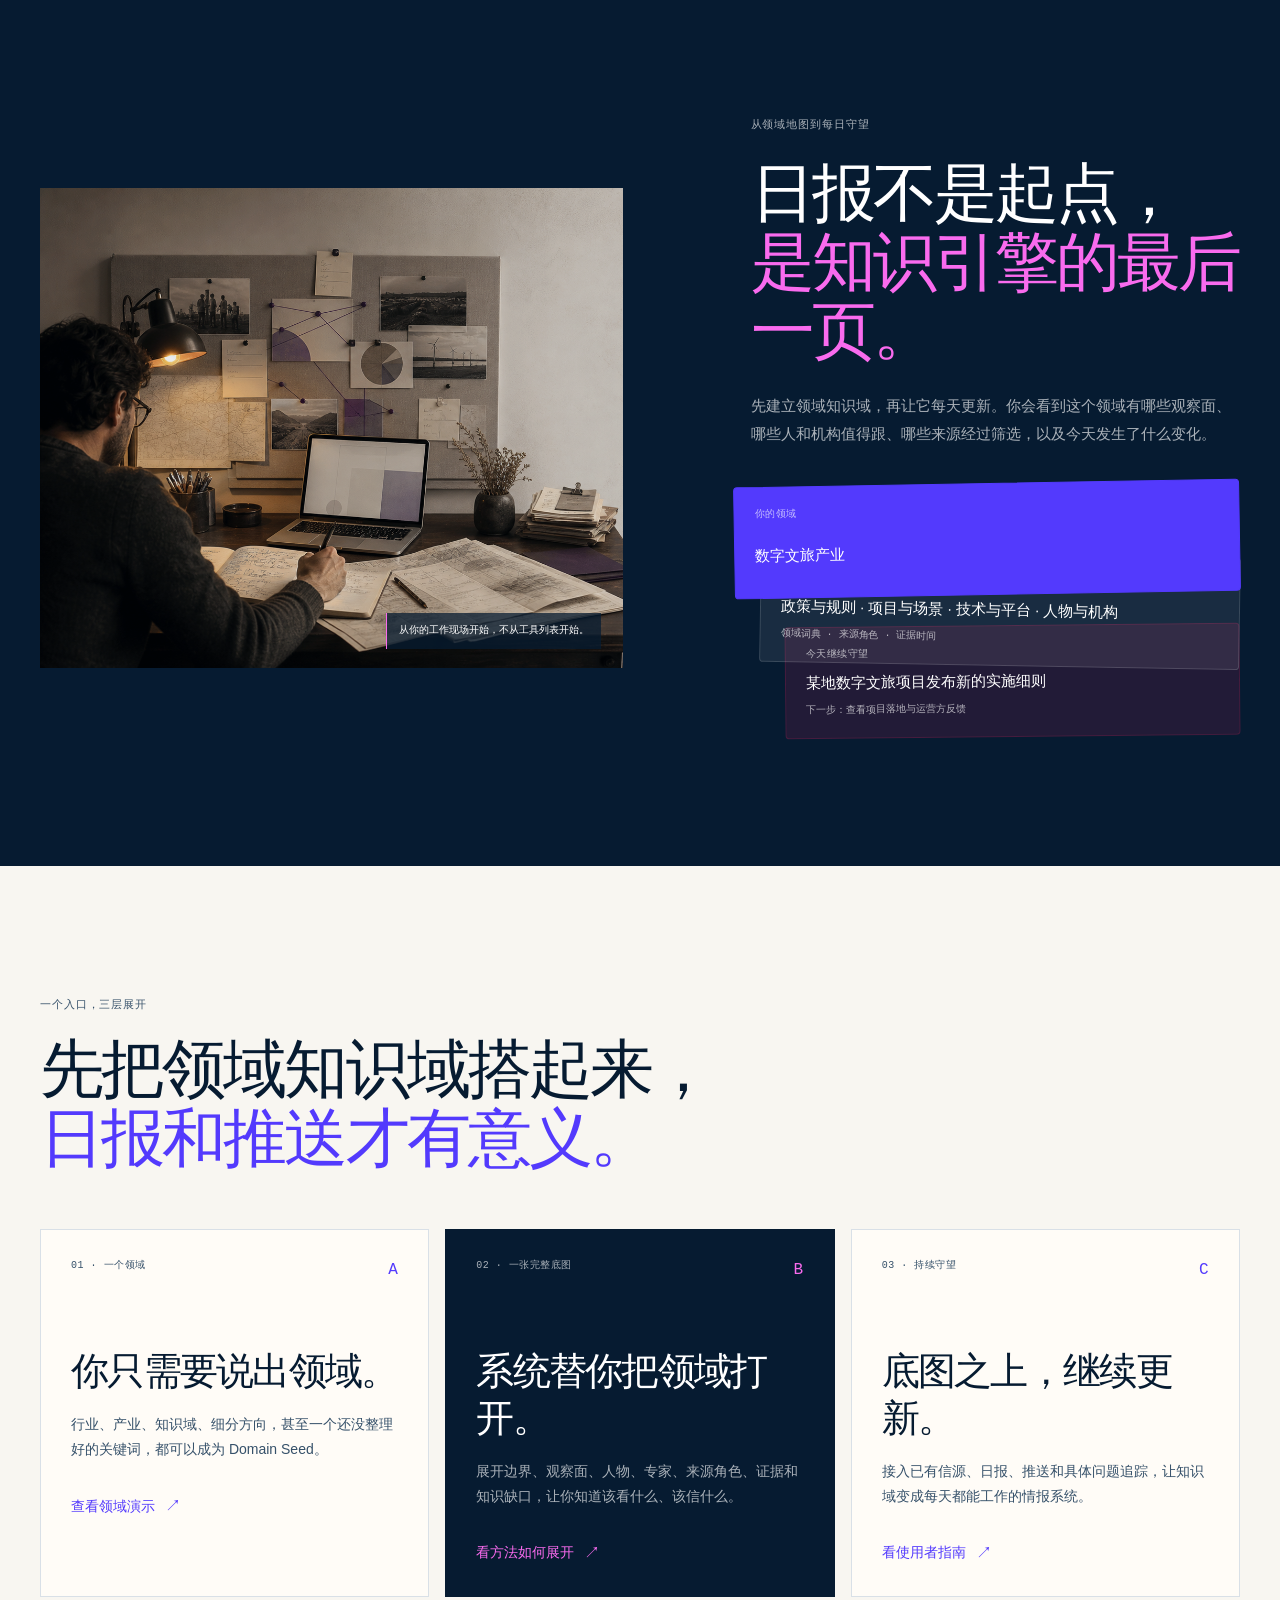
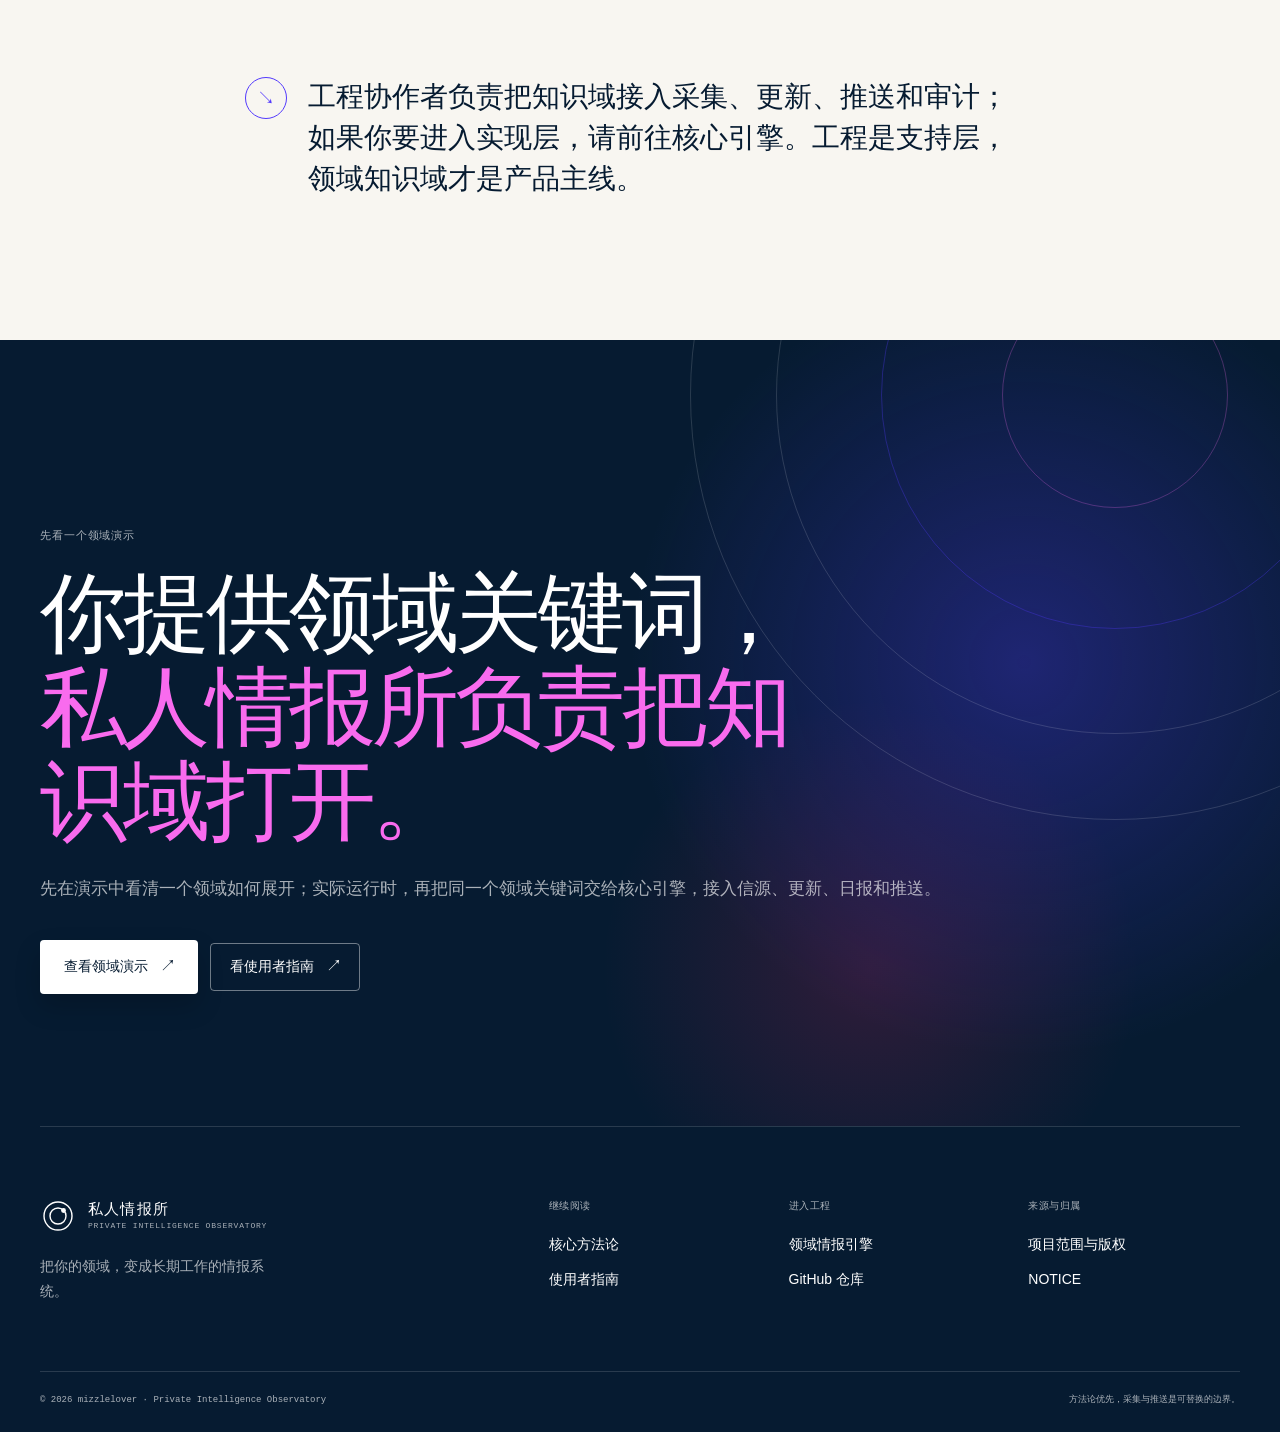
==== commit f06435d8: "clarify static domain demo boundary" ====
--- a/demo/index.html
+++ b/demo/index.html
@@ -54,10 +54,10 @@
         </a>
         <nav class="nav-links" aria-label="主要导航">
           <a href="#problem">为什么需要它</a>
-          <a href="#domain-entry">从领域开始</a>
+          <a href="#domain-entry">看领域演示</a>
           <a href="#method">它怎么展开</a>
         </nav>
-        <a class="nav-cta" href="#start">开始搭建 <span aria-hidden="true">↗</span></a>
+        <a class="nav-cta" href="#start">查看演示 <span aria-hidden="true">↗</span></a>
       </header>
 
       <main id="top">
@@ -77,8 +77,8 @@
                 比如：我想进入数字文旅产业。即使你还不知道该看谁，也可以从一个领域名字开始。你已有的专家、网站或材料，之后直接告诉 AI 加入。
               </p>
               <div class="hero-actions">
-                <a class="button button-primary" href="#domain-entry">从一个领域开始 <span aria-hidden="true">↗</span></a>
-                <a class="button button-quiet" href="#method">看看它会搭出什么 <span aria-hidden="true">↓</span></a>
+                <a class="button button-primary" href="#domain-entry">看一个领域如何展开 <span aria-hidden="true">↗</span></a>
+                <a class="button button-quiet" href="#method">看方法如何展开 <span aria-hidden="true">↓</span></a>
               </div>
               <div class="hero-note">
                 <span class="note-line" aria-hidden="true"></span>
@@ -89,8 +89,8 @@
             <aside class="hero-brief reveal reveal-delay" aria-label="私人情报简报示例">
               <div class="brief-window-bar">
                 <span class="window-dots" aria-hidden="true"><i></i><i></i><i></i></span>
-                <span>领域初始化 · 示例</span>
-                <span class="brief-status"><span></span>正在建立</span>
+                <span>领域底图 · 静态示例</span>
+                <span class="brief-status"><span></span>结构预览</span>
               </div>
               <div class="hero-brief-body">
                 <p class="brief-kicker">你的领域</p>
@@ -150,21 +150,25 @@
           <div class="section-width">
             <div class="section-heading domain-heading reveal">
               <div>
-                <p class="eyebrow eyebrow-light">一个入口 · 先建立领域知识域</p>
-                <h2 id="domain-entry-title"><span class="domain-heading-line">先告诉我你想<br />打开哪个领域。</span><span class="domain-heading-line domain-heading-line-accent">先把该知道的、<br />该看的人与信源找出来。</span></h2>
-              </div>
-              <p class="section-deck section-deck-light">行业、产业、细分领域或一个关键词都可以。系统先搭完整的领域底图，再进入更新、日报与具体问题追踪。</p>
+                <p class="eyebrow eyebrow-light">领域展开 · 静态交互演示</p>
+                <h2 id="domain-entry-title"><span class="domain-heading-line">选一个领域，<br />看看底图如何展开。</span><span class="domain-heading-line domain-heading-line-accent">真实运行时，<br />再接入信源与更新。</span></h2>
+              </div>
+              <p class="section-deck section-deck-light">下面的输入框只切换预设结构，不会联网检索或生成真实情报；它用来展示一个领域如何从关键词展开为知识域。</p>
             </div>
 
             <div class="domain-layout domain-entry-layout reveal">
-              <div class="domain-entry-form" aria-label="领域入口">
-                <p class="domain-form-kicker">领域入口 · 不需要先知道该看谁</p>
-                <label for="domain-input">你想建立哪个领域的情报体系？</label>
+              <div class="domain-entry-form" aria-label="领域静态演示">
+                <p class="domain-form-kicker">领域演示 · 预设结果</p>
+                <label for="domain-input">预览哪个领域的展开方式？</label>
                 <div class="domain-input-row">
-                  <input class="domain-input" id="domain-input" name="domain" type="text" value="数字文旅产业" autocomplete="off" spellcheck="false" />
-                  <button class="domain-build" id="domain-build" type="button">建立领域底图 <span aria-hidden="true">↗</span></button>
-                </div>
-                <p class="domain-form-note">可以只写一个词。系统会先补齐领域边界、观察面、人物和信源，再进入更新、日报与推送。已有信源之后直接告诉 AI 加入即可。</p>
+                  <input class="domain-input" id="domain-input" name="domain" type="text" value="数字文旅产业" autocomplete="off" spellcheck="false" aria-describedby="domain-demo-boundary" />
+                  <button class="domain-build" id="domain-build" type="button">查看预设示例 <span aria-hidden="true">↗</span></button>
+                </div>
+                <div class="domain-demo-boundary" id="domain-demo-boundary" role="note">
+                  <strong>当前页面是静态交互演示</strong>
+                  <p>输入或选择领域只会切换预设的展示结果，不会实时检索互联网、发现专家或生成日报。</p>
+                  <a href="reading.html#engine">看实际运行说明 <span aria-hidden="true">↗</span></a>
+                </div>
                 <div class="domain-suggestions" aria-label="示例领域">
                   <button class="domain-suggestion is-active" type="button" data-domain-key="digital-tourism">数字文旅产业</button>
                   <button class="domain-suggestion" type="button" data-domain-key="robotics">机器人产业</button>
@@ -172,17 +176,17 @@
                   <button class="domain-suggestion" type="button" data-domain-key="education">职业教育</button>
                 </div>
                 <div class="domain-promise">
-                  <span>从一个领域开始</span>
-                  <strong>我们帮你把知识与情报底图搭起来</strong>
+                  <span>演示看到的结构</span>
+                  <strong>领域 → 知识域 → 专家与信源 → 持续更新</strong>
                 </div>
               </div>
 
               <article class="domain-panel" id="domain-panel" role="region" aria-live="polite" aria-labelledby="domain-entry-title">
                 <div class="domain-panel-top">
                   <span class="live-chip"><span></span>演示输出</span>
-                  <span class="panel-date">领域初始化 · 第一步</span>
-                </div>
-                <p class="domain-panel-label">你给出的领域</p>
+                  <span class="panel-date">预设结构 · 示例展开</span>
+                </div>
+                <p class="domain-panel-label">示例领域</p>
                 <h3 class="domain-panel-title" data-field="name">数字文旅产业</h3>
                 <p class="domain-summary" data-field="summary">先把这个领域由什么组成、谁在持续产生信息、哪些来源值得长期跟清楚，再决定你要深入哪一条线。</p>
                 <div class="domain-result-grid">
@@ -191,7 +195,7 @@
                   <div class="domain-result"><span>高质量信源</span><strong data-field="sources">政策原文 · 项目/招采 · 厂商一手 · 行业解释</strong></div>
                   <div class="domain-result"><span>知识引擎</span><strong data-field="engine">领域知识域 + 人物/机构图 + 来源组合 + 每日简报</strong></div>
                 </div>
-                <div class="domain-panel-footer"><span>第一步不是日报</span><strong data-field="next">先把领域知识域搭起来，再进入更新与具体问题追踪 <span aria-hidden="true">→</span></strong></div>
+                <div class="domain-panel-footer"><span>演示只展示结构</span><strong data-field="next">实际运行再接入信源、更新、日报与具体问题追踪 <span aria-hidden="true">→</span></strong></div>
               </article>
             </div>
           </div>
@@ -280,7 +284,7 @@
                 <div class="entrance-top"><span>01 · 一个领域</span><span class="entrance-number">A</span></div>
                 <h3>你只需要说出领域。</h3>
                 <p>行业、产业、知识域、细分方向，甚至一个还没整理好的关键词，都可以成为 Domain Seed。</p>
-                <a href="#domain-entry">输入我的领域 <span aria-hidden="true">↗</span></a>
+                <a href="#domain-entry">查看领域演示 <span aria-hidden="true">↗</span></a>
               </article>
               <article class="entrance-panel entrance-core">
                 <div class="entrance-top"><span>02 · 一张完整底图</span><span class="entrance-number">B</span></div>
@@ -302,11 +306,11 @@
         <section class="section cta-section" id="start" aria-labelledby="start-title">
           <div class="cta-orbit" aria-hidden="true"><span></span><span></span><span></span></div>
           <div class="section-width cta-inner reveal">
-            <p class="eyebrow eyebrow-light">给我一个领域，就够开始</p>
+            <p class="eyebrow eyebrow-light">先看一个领域演示</p>
             <h2 id="start-title">你提供领域关键词，<br /><span>私人情报所负责把知识域打开。</span></h2>
-            <p>你不必先会提问，也不必先整理信源。先给出一个领域，建立领域知识域；已有信源、日报、推送和具体问题，都在底图之上继续接入。</p>
+            <p>先在演示中看清一个领域如何展开；实际运行时，再把同一个领域关键词交给核心引擎，接入信源、更新、日报和推送。</p>
             <div class="cta-actions">
-              <a class="button button-primary button-large" href="#domain-entry">开始建立我的领域 <span aria-hidden="true">↗</span></a>
+              <a class="button button-primary button-large" href="#domain-entry">查看领域演示 <span aria-hidden="true">↗</span></a>
               <a class="button button-outline" href="reading.html#guide">看使用者指南 <span aria-hidden="true">↗</span></a>
             </div>
           </div>
@@ -321,7 +325,7 @@
         <div class="section-width footer-bottom"><span>© 2026 mizzlelover · Private Intelligence Observatory</span><span>方法论优先，采集与推送是可替换的边界。</span></div>
       </footer>
     </div>
-    <noscript><div class="noscript-note">本演示站的领域展开需要启用 JavaScript；方法论、使用指南和工程入口仍可直接阅读。</div></noscript>
+    <noscript><div class="noscript-note">本演示站的预设领域切换需要启用 JavaScript；方法论、使用指南和工程入口仍可直接阅读。</div></noscript>
     <script src="app.js" defer></script>
   </body>
 </html>
--- a/demo/styles.css
+++ b/demo/styles.css
@@ -113,7 +113,7 @@
   --nav-cta-padding-inline-start: var(--control-padding-inline);
   --nav-cta-padding-inline-end: 15px;
   --nav-hover-offset: -1px;
-  --nav-scrolled-shadow: 0 1px 0 var(--line);
+  --nav-scrolled-shadow: 0 var(--line-width) 0 var(--line);
   --brand-min-width: 230px;
   --nav-link-gap: var(--space-8);
   --nav-link-margin-end: var(--space-9);
@@ -202,6 +202,7 @@
   --domain-promise-max-width: 280px;
   --domain-panel-top-padding-bottom: 27px;
   --domain-panel-footer-padding-top: 22px;
+  --domain-panel-changing-offset: 4px;
   --domain-panel-label-margin: 29px 0 var(--space-2);
   --domain-panel-summary-max-width: 560px;
   --domain-panel-title-size: clamp(1.8rem, 3vw, 2.6rem);
@@ -494,7 +495,7 @@
   align-items: center;
   gap: var(--space-3);
   padding: var(--nav-cta-padding-block) var(--nav-cta-padding-inline-end) var(--nav-cta-padding-block) var(--nav-cta-padding-inline-start);
-  border: 1px solid currentColor;
+  border: var(--line-width) solid currentColor;
   border-radius: var(--radius-sm);
   font-size: var(--text-button);
   white-space: nowrap;
@@ -629,7 +630,7 @@
   gap: var(--space-3);
   min-height: var(--control-height-md);
   padding: var(--control-padding-block) var(--button-padding-inline-end) var(--button-padding-bottom) var(--button-padding-inline-start);
-  border: 1px solid transparent;
+  border: var(--line-width) solid transparent;
   border-radius: var(--radius-sm);
   font-size: var(--text-body-sm);
   font-weight: var(--weight-strong);
@@ -682,7 +683,7 @@
   align-self: end;
   width: 100%;
   overflow: hidden;
-  border: 1px solid var(--white-14);
+  border: var(--line-width) solid var(--white-14);
   max-width: var(--hero-brief-max-width);
   border-radius: var(--hero-brief-radius);
   background: var(--ink-74);
@@ -697,7 +698,7 @@
   justify-content: space-between;
   min-height: var(--hero-brief-bar-min-height);
   padding: 0 var(--hero-brief-bar-padding-inline);
-  border-bottom: 1px solid var(--white-14);
+  border-bottom: var(--line-width) solid var(--white-14);
   color: var(--white-66);
   font-family: var(--mono);
   font-size: var(--text-meta);
@@ -784,7 +785,7 @@
   justify-content: space-between;
   gap: var(--hero-brief-meta-gap);
   padding-top: var(--hero-brief-meta-padding-top);
-  border-top: 1px solid var(--white-14);
+  border-top: var(--line-width) solid var(--white-14);
   color: var(--white-66);
   font-family: var(--mono);
   font-size: var(--text-meta);
@@ -877,8 +878,8 @@
 .tension-grid {
   display: grid;
   grid-template-columns: repeat(2, minmax(0, 1fr));
-  border-top: 1px solid var(--line);
-  border-bottom: 1px solid var(--line);
+  border-top: var(--line-width) solid var(--line);
+  border-bottom: var(--line-width) solid var(--line);
 }
 
 .tension-panel {
@@ -887,7 +888,7 @@
 }
 
 .tension-panel + .tension-panel {
-  border-left: 1px solid var(--line);
+  border-left: var(--line-width) solid var(--line);
 }
 
 .tension-muted {
@@ -956,7 +957,7 @@
   width: var(--statement-mark-size);
   height: var(--statement-mark-size);
   place-items: center;
-  border: 1px solid var(--violet);
+  border: var(--line-width) solid var(--violet);
   border-radius: var(--radius-round);
   color: var(--violet);
   font-size: var(--statement-mark-font-size);
@@ -1010,7 +1011,7 @@
 
 .domain-entry-form {
   padding-top: var(--space-7);
-  border-top: 1px solid var(--white-14);
+  border-top: var(--line-width) solid var(--white-14);
 }
 
 .domain-form-kicker,
@@ -1049,7 +1050,7 @@
   min-width: 0;
   min-height: var(--control-height-lg);
   padding: var(--control-padding-block) var(--control-padding-inline);
-  border: 1px solid var(--white-42);
+  border: var(--line-width) solid var(--white-42);
   border-radius: var(--radius-sm);
   color: var(--ink);
   background: var(--white);
@@ -1070,7 +1071,7 @@
   gap: var(--space-2);
   min-height: var(--control-height-lg);
   padding: var(--control-padding-block) var(--domain-button-padding-inline);
-  border: 1px solid var(--magenta);
+  border: var(--line-width) solid var(--magenta);
   border-radius: var(--radius-sm);
   color: var(--ink);
   background: var(--magenta);
@@ -1094,6 +1095,45 @@
   line-height: 1.7;
 }
 
+.domain-demo-boundary {
+  display: grid;
+  gap: var(--space-2);
+  max-width: var(--domain-note-max-width);
+  margin-top: var(--space-4);
+  padding: var(--space-4);
+  border-left: var(--signal-rail-width) solid var(--magenta);
+  background: var(--magenta-15);
+}
+
+.domain-demo-boundary strong,
+.domain-demo-boundary p,
+.domain-demo-boundary a {
+  display: block;
+}
+
+.domain-demo-boundary strong {
+  color: var(--white);
+  font-size: var(--text-label);
+  font-weight: var(--weight-strong);
+}
+
+.domain-demo-boundary p {
+  margin: 0;
+  color: var(--white-82);
+  font-size: var(--text-label);
+  line-height: 1.7;
+}
+
+.domain-demo-boundary a {
+  width: fit-content;
+  color: var(--magenta-light);
+  font-size: var(--text-label);
+  font-weight: var(--weight-strong);
+  text-decoration: underline;
+  text-decoration-color: var(--magenta-26);
+  text-underline-offset: var(--space-1);
+}
+
 .domain-suggestions {
   display: flex;
   flex-wrap: wrap;
@@ -1104,7 +1144,7 @@
 .domain-suggestion {
   min-height: var(--control-height-chip);
   padding: var(--domain-suggestion-padding);
-  border: 1px solid var(--white-14);
+  border: var(--line-width) solid var(--white-14);
   border-radius: var(--radius-xs);
   color: var(--white-82);
   background: var(--white-08);
@@ -1126,8 +1166,8 @@
   gap: var(--domain-promise-gap);
   margin-top: var(--domain-promise-margin-top);
   padding: var(--domain-promise-padding-block) 0;
-  border-top: 1px solid var(--white-14);
-  border-bottom: 1px solid var(--white-14);
+  border-top: var(--line-width) solid var(--white-14);
+  border-bottom: var(--line-width) solid var(--white-14);
 }
 
 .domain-promise span {
@@ -1156,7 +1196,7 @@
 
 .domain-panel.is-changing {
   opacity: 0.48;
-  transform: translateY(4px);
+  transform: translateY(var(--domain-panel-changing-offset));
 }
 
 .domain-panel-top,
@@ -1169,7 +1209,7 @@
 
 .domain-panel-top {
   padding-bottom: var(--domain-panel-top-padding-bottom);
-  border-bottom: 1px solid var(--line);
+  border-bottom: var(--line-width) solid var(--line);
 }
 
 .live-chip {
@@ -1244,18 +1284,18 @@
 .domain-result-grid {
   display: grid;
   grid-template-columns: repeat(2, minmax(0, 1fr));
-  border-top: 1px solid var(--line);
+  border-top: var(--line-width) solid var(--line);
 }
 
 .domain-result {
   min-height: var(--domain-result-min-height);
   padding: var(--domain-result-padding);
-  border-bottom: 1px solid var(--line);
+  border-bottom: var(--line-width) solid var(--line);
 }
 
 .domain-result:nth-child(odd) {
   padding-right: var(--domain-result-padding-end);
-  border-right: 1px solid var(--line);
+  border-right: var(--line-width) solid var(--line);
 }
 
 .domain-result:nth-child(even) {
@@ -1298,7 +1338,7 @@
 .method-quote {
   position: relative;
   padding: var(--method-quote-padding);
-  border-left: 1px solid var(--violet);
+  border-left: var(--line-width) solid var(--violet);
 }
 
 .quote-mark {
@@ -1324,8 +1364,8 @@
   gap: var(--method-visual-gap);
   align-items: start;
   padding: var(--method-visual-padding);
-  border-top: 1px solid var(--line);
-  border-bottom: 1px solid var(--line);
+  border-top: var(--line-width) solid var(--line);
+  border-bottom: var(--line-width) solid var(--line);
 }
 
 .method-visual-copy {
@@ -1387,7 +1427,7 @@
   height: var(--method-node-size);
   margin-left: var(--method-node-offset);
   place-items: center;
-  border: 1px solid var(--line);
+  border: var(--line-width) solid var(--line);
   border-radius: var(--radius-round);
   color: var(--ink-soft);
   background: var(--paper);
@@ -1466,7 +1506,7 @@
   max-width: var(--image-caption-max-width);
   padding: var(--image-caption-padding);
   color: var(--white);
-  border-left: 1px solid var(--magenta);
+  border-left: var(--line-width) solid var(--magenta);
   background: var(--ink-74);
   font-family: var(--mono);
   font-size: var(--text-meta);
@@ -1508,7 +1548,7 @@
   gap: var(--stack-card-gap);
   min-height: var(--stack-card-min-height);
   padding: var(--stack-card-padding);
-  border: 1px solid var(--white-14);
+  border: var(--line-width) solid var(--white-14);
   border-radius: var(--stack-card-radius);
   background: var(--white-08);
 }
@@ -1573,7 +1613,7 @@
 .entrance-panel {
   min-height: var(--entrance-panel-min-height);
   padding: var(--entrance-panel-padding);
-  border: 1px solid var(--line);
+  border: var(--line-width) solid var(--line);
   background: var(--paper-strong);
   transition: transform 220ms var(--ease-out), box-shadow 220ms ease, border-color 220ms ease;
 }
@@ -1672,7 +1712,7 @@
 .cta-orbit,
 .cta-orbit span {
   position: absolute;
-  border: 1px solid var(--white-14);
+  border: var(--line-width) solid var(--white-14);
   border-radius: var(--radius-round);
   pointer-events: none;
 }
@@ -1747,7 +1787,7 @@
   grid-template-columns: var(--footer-grid-columns);
   gap: var(--footer-grid-gap);
   padding: var(--footer-grid-padding);
-  border-top: 1px solid var(--white-14);
+  border-top: var(--line-width) solid var(--white-14);
 }
 
 .footer-brand .brand {
@@ -1799,7 +1839,7 @@
   justify-content: space-between;
   gap: var(--footer-bottom-gap);
   padding: var(--footer-bottom-padding);
-  border-top: 1px solid var(--white-14);
+  border-top: var(--line-width) solid var(--white-14);
   color: var(--white-66);
   font-family: var(--mono);
   font-size: var(--footer-bottom-text-size);
@@ -1814,7 +1854,7 @@
   max-width: var(--noscript-max-width);
   padding: var(--noscript-padding);
   color: var(--white);
-  border: 1px solid var(--ruby);
+  border: var(--line-width) solid var(--ruby);
   background: var(--ink);
   font-size: var(--noscript-font-size);
 }
@@ -2073,7 +2113,7 @@
   }
 
   .tension-panel + .tension-panel {
-    border-top: 1px solid var(--line);
+    border-top: var(--line-width) solid var(--line);
     border-left: 0;
   }
 
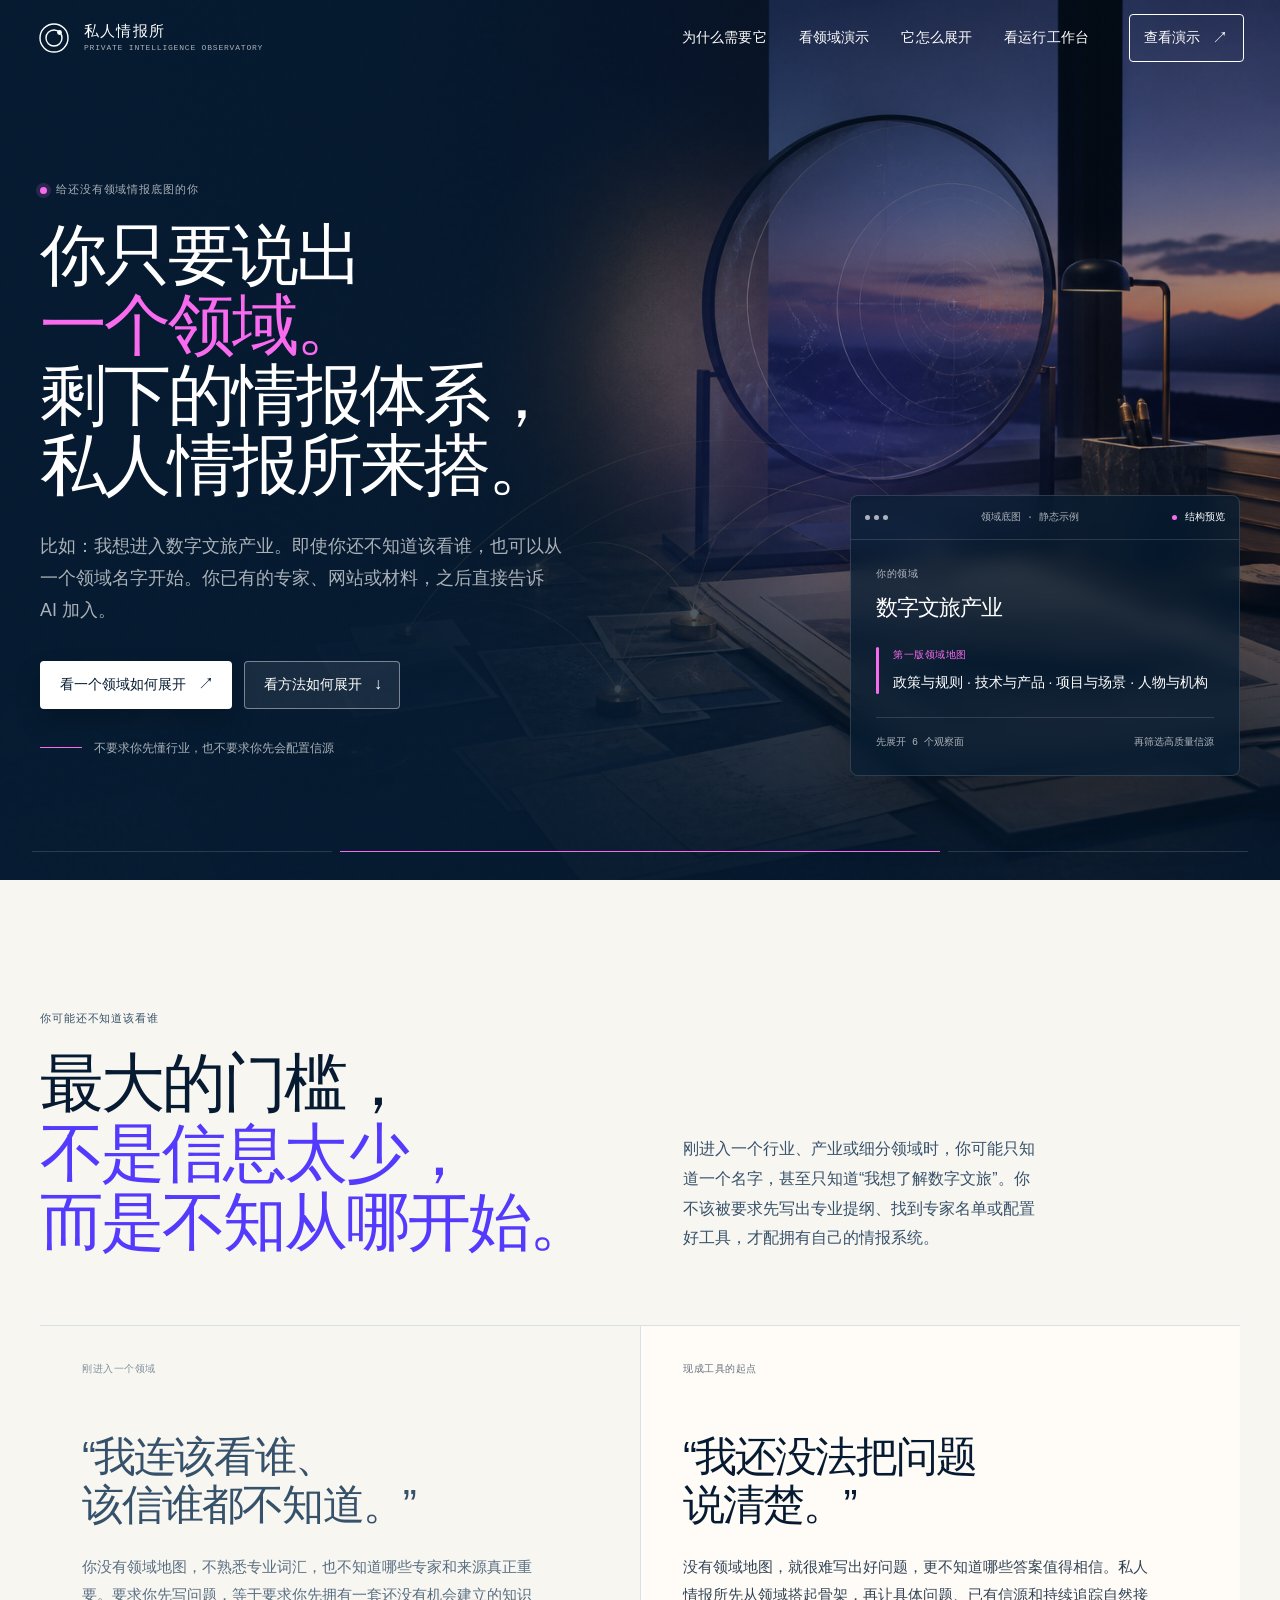
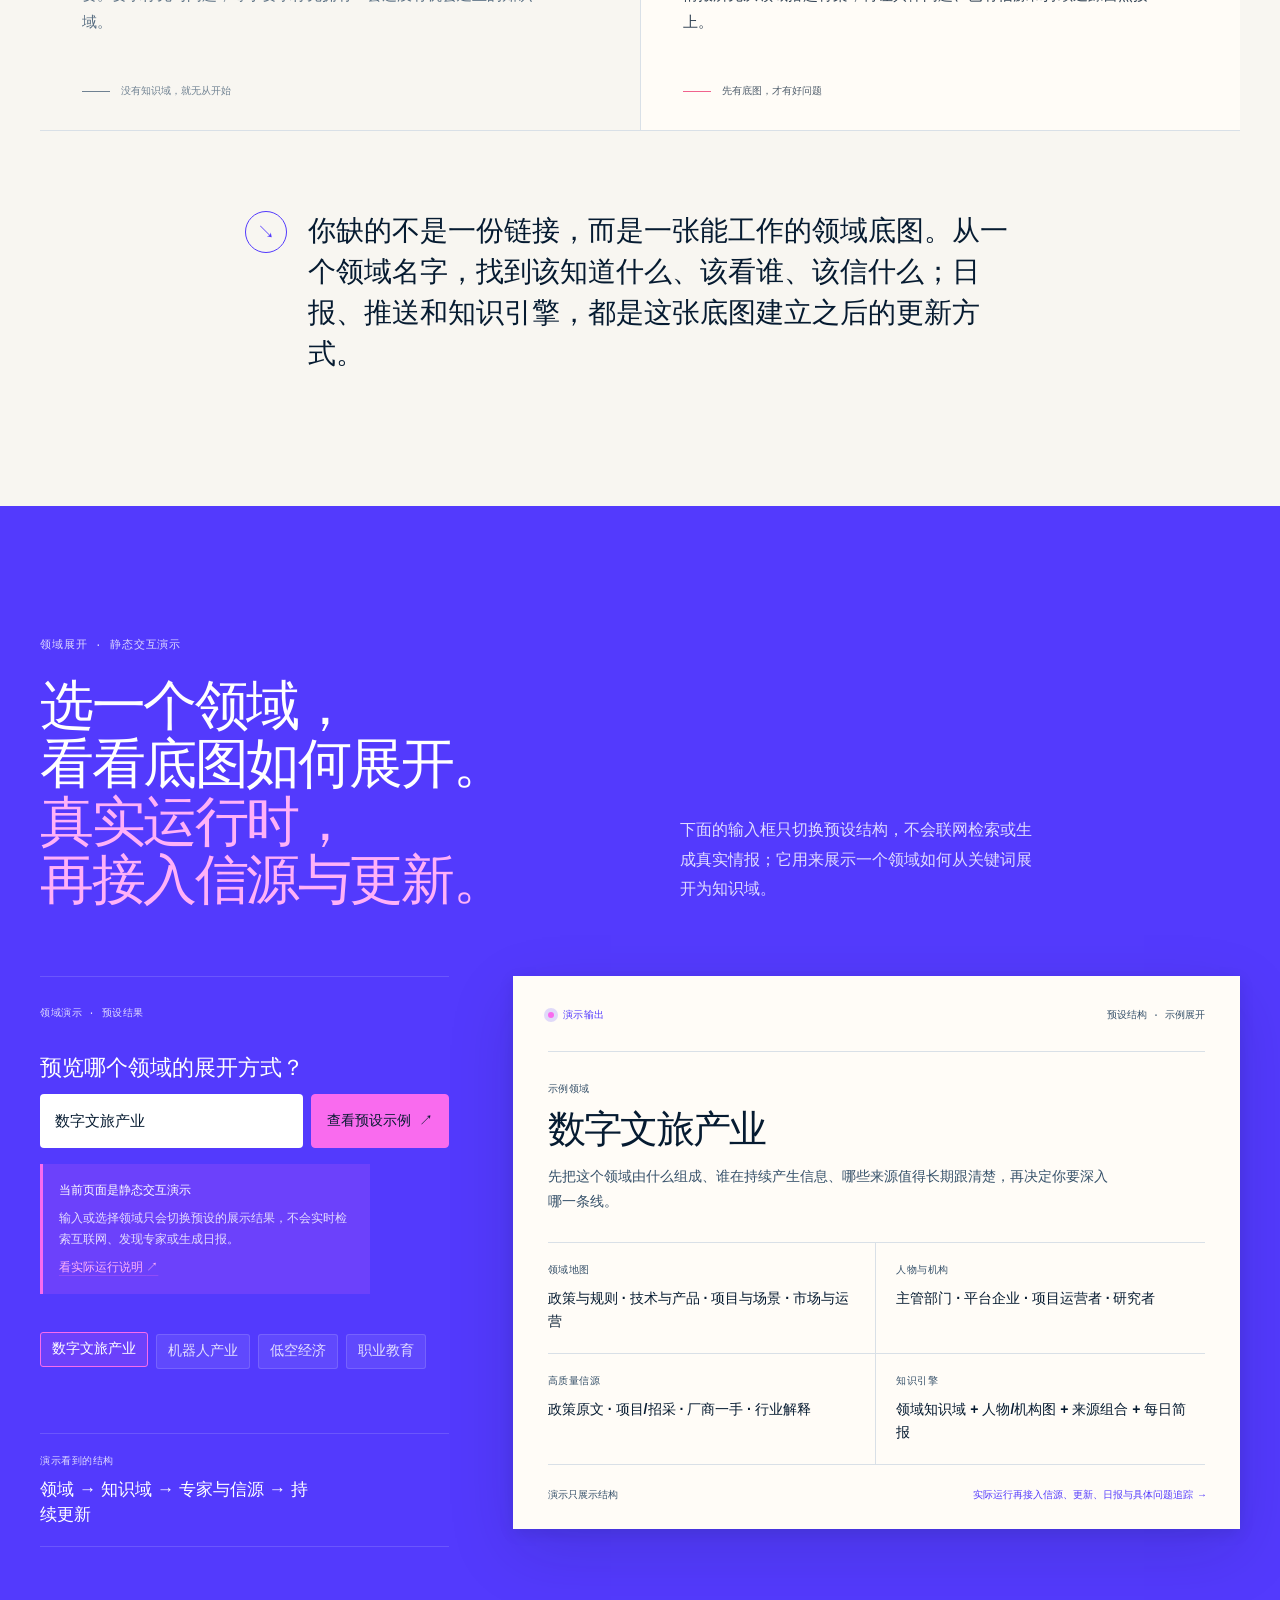
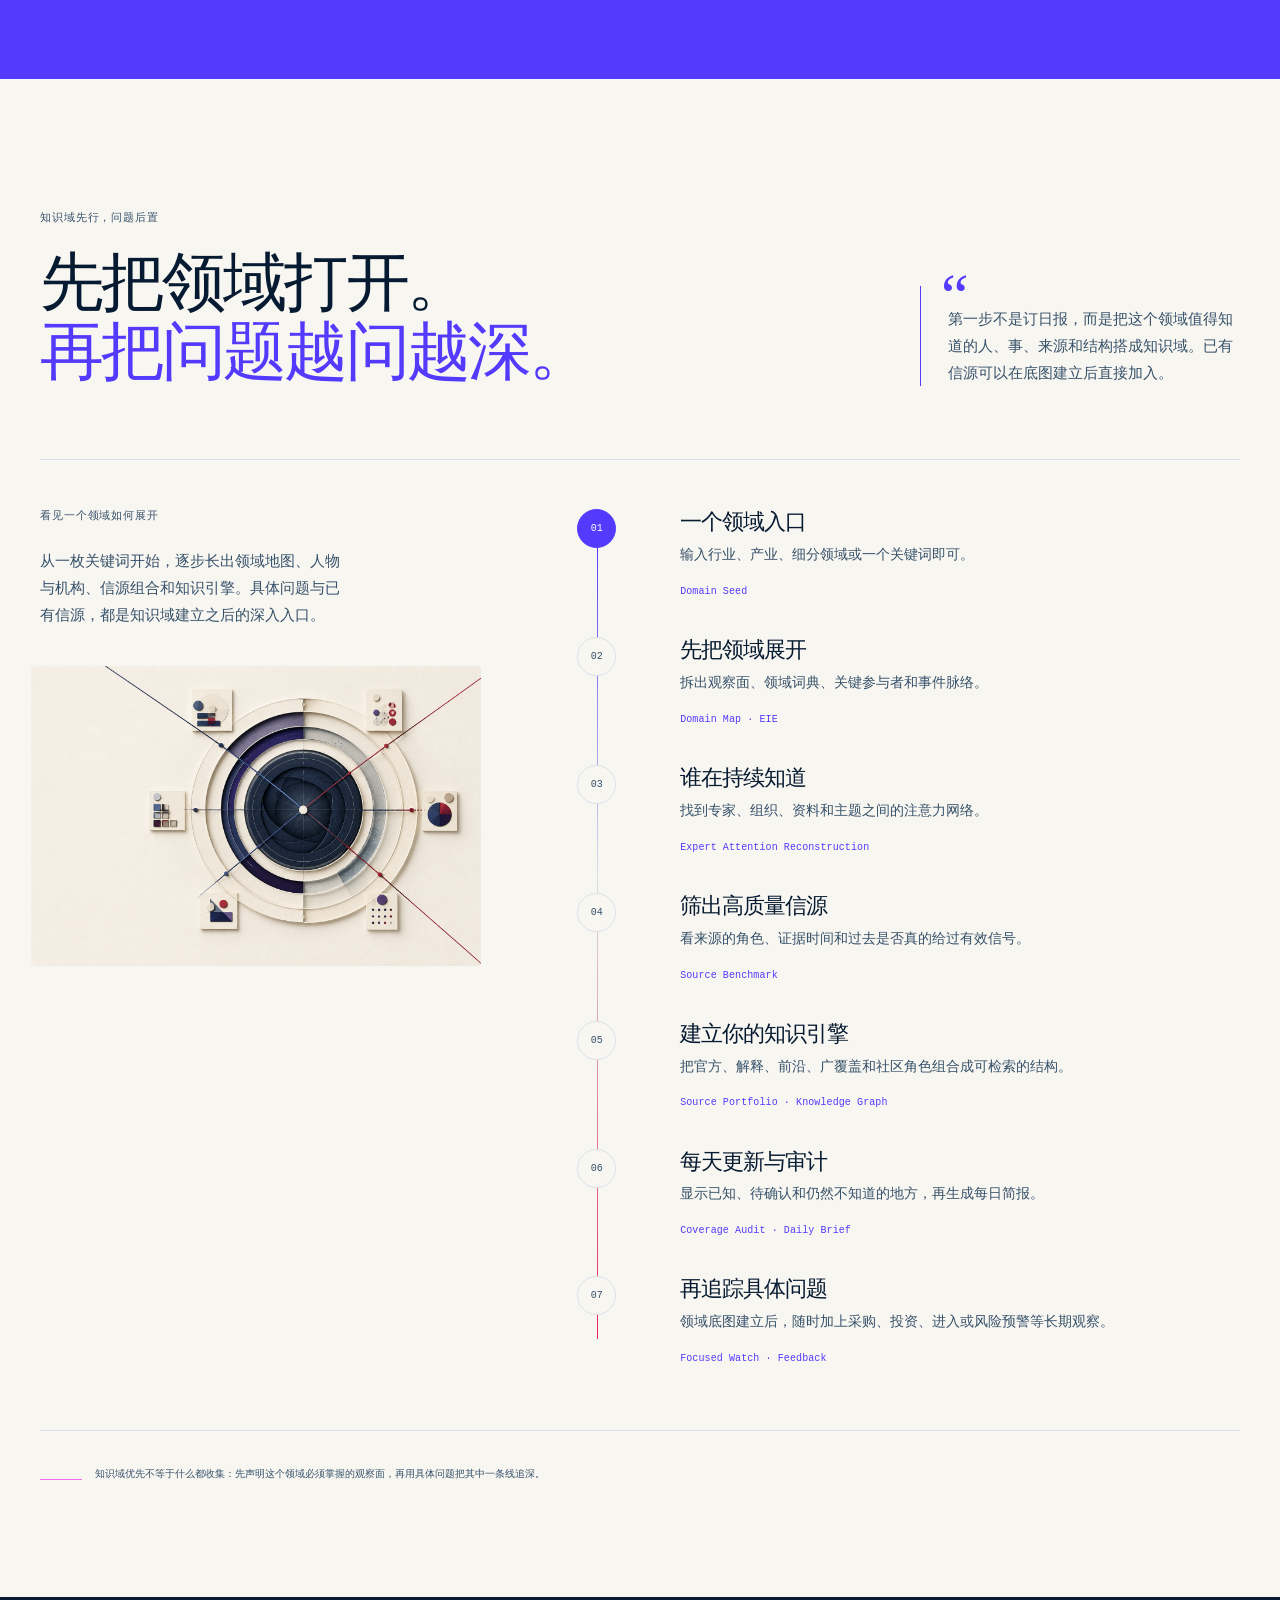
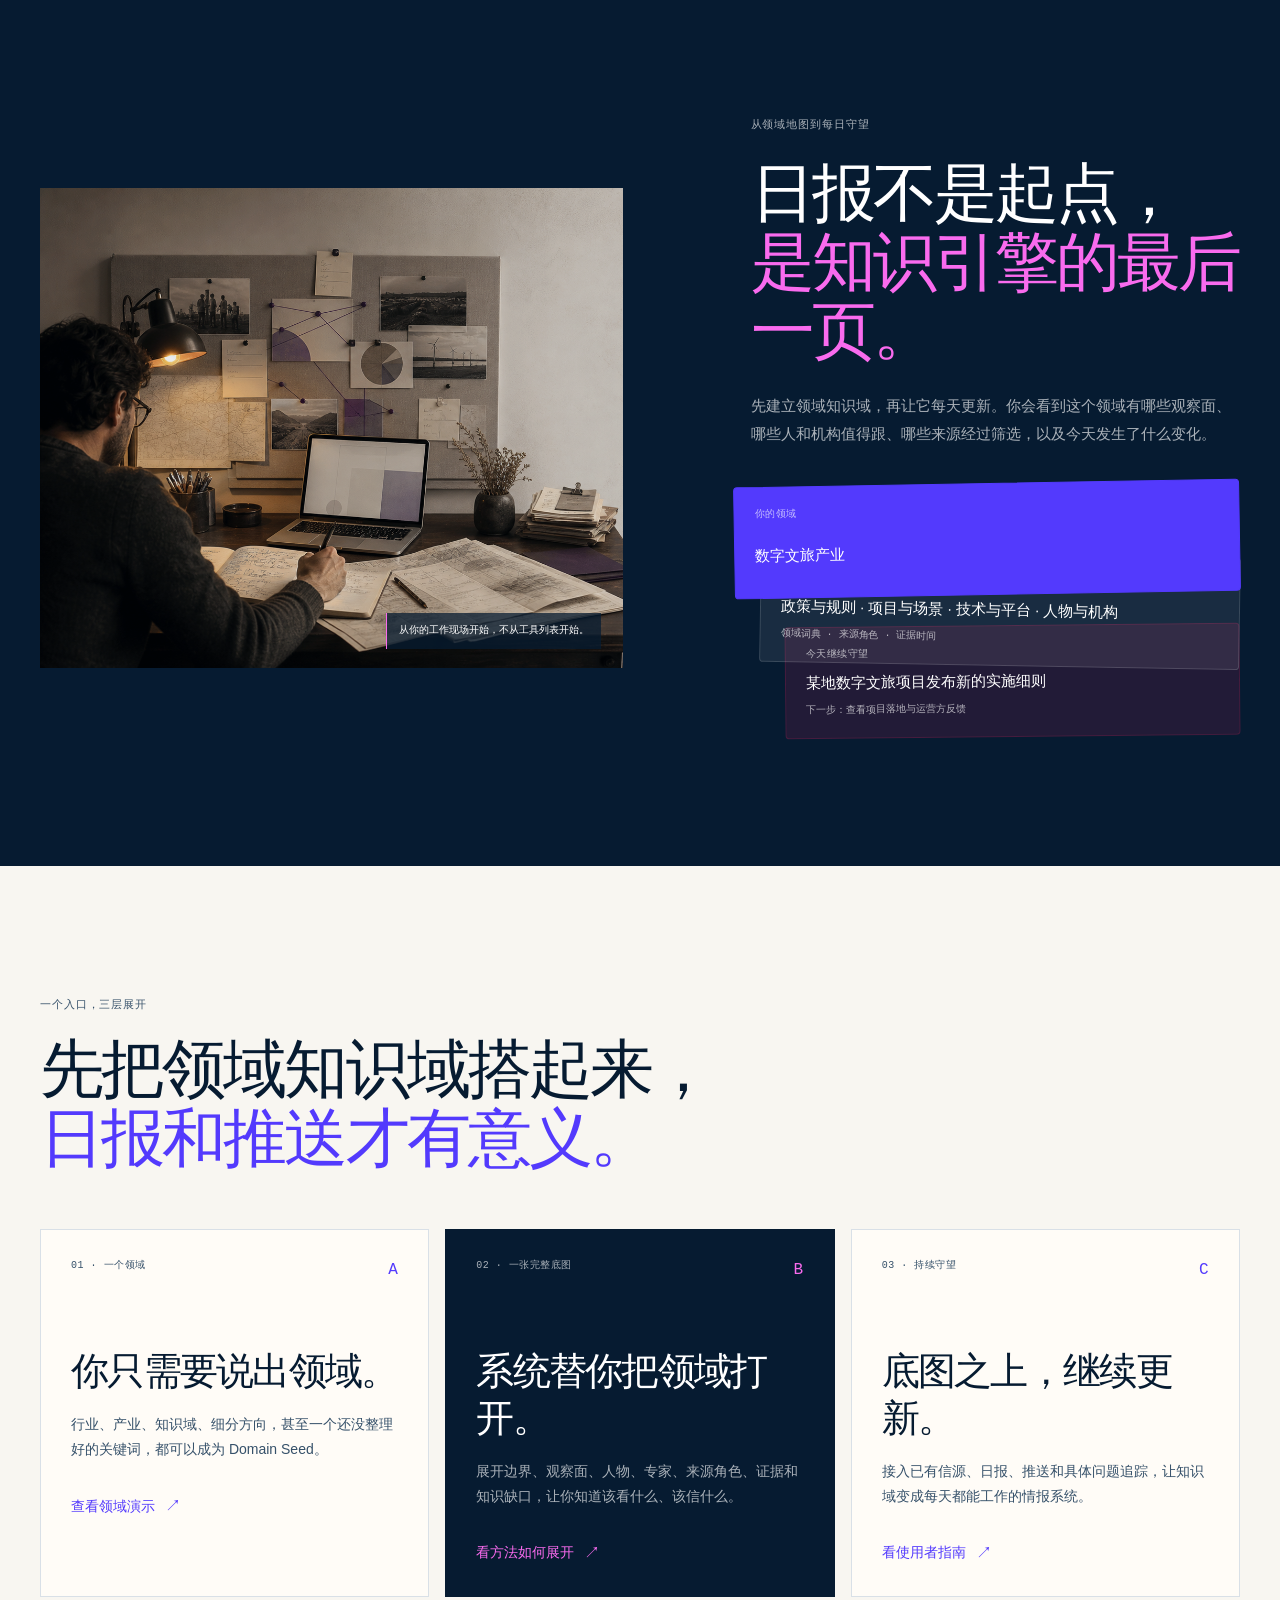
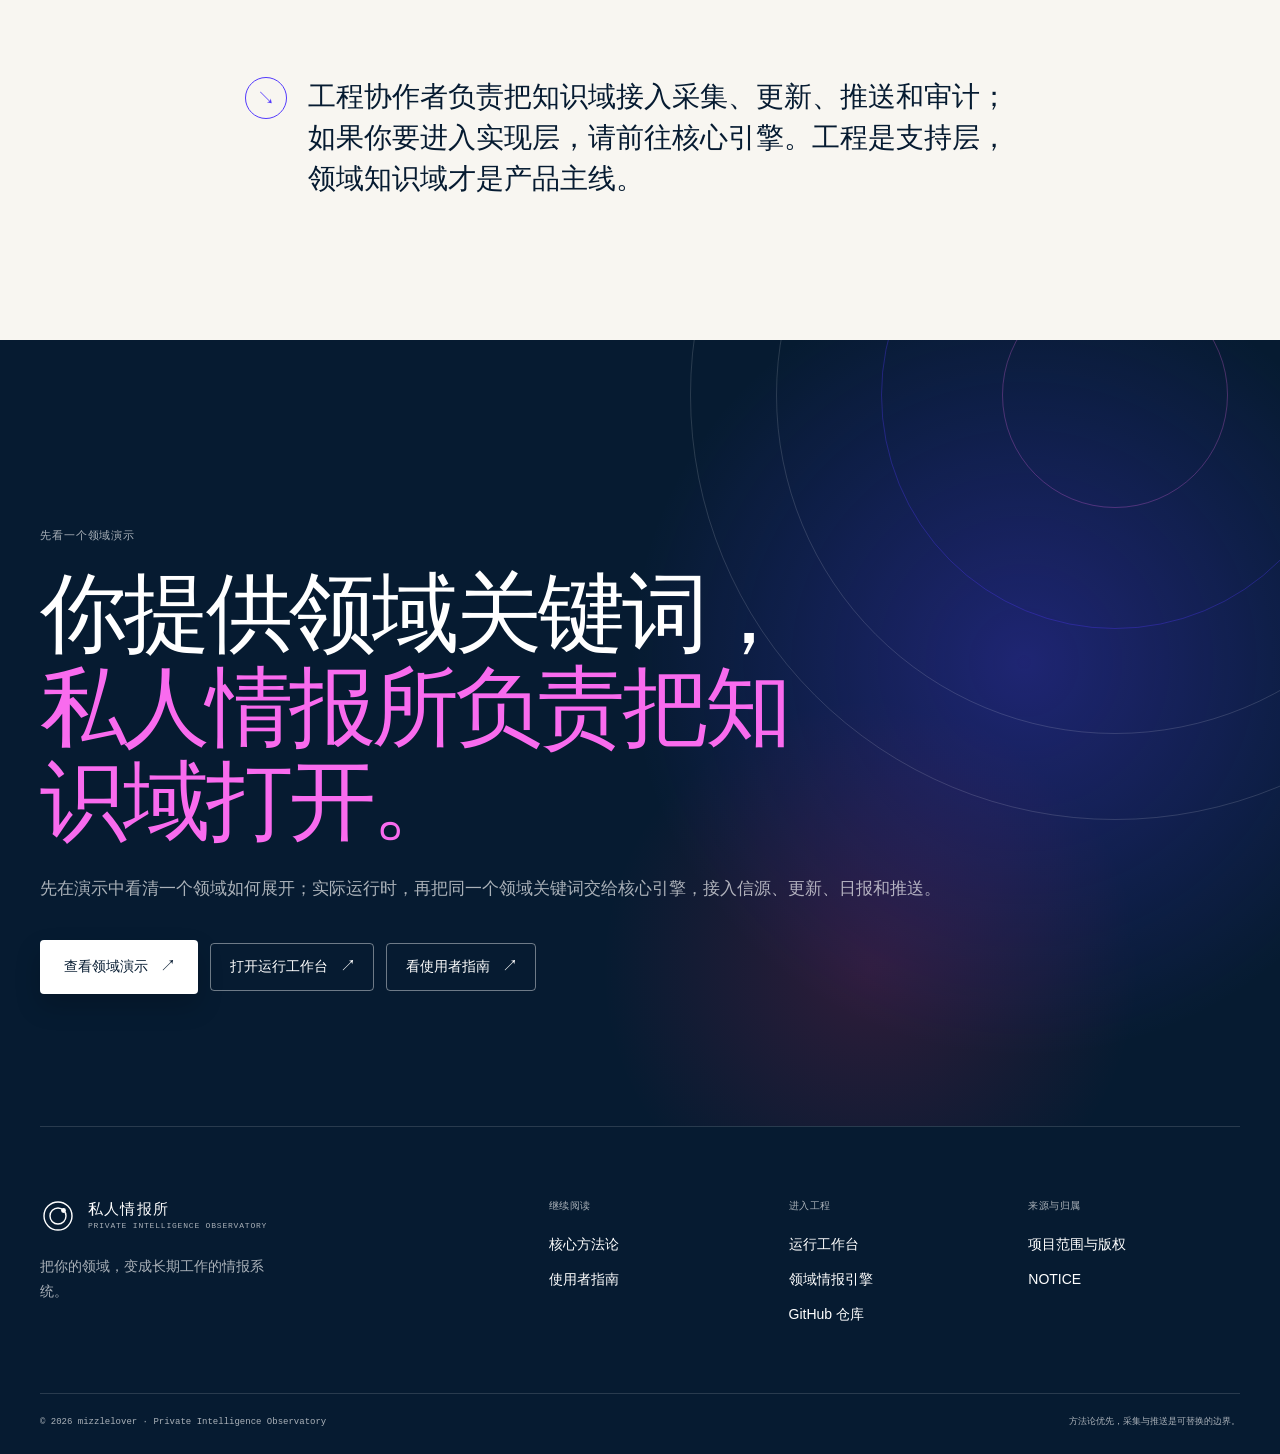
==== commit 6fa07cc8: "feat: add auditable domain run workbench" ====
--- a/demo/index.html
+++ b/demo/index.html
@@ -56,6 +56,7 @@
           <a href="#problem">为什么需要它</a>
           <a href="#domain-entry">看领域演示</a>
           <a href="#method">它怎么展开</a>
+          <a href="workbench.html">看运行工作台</a>
         </nav>
         <a class="nav-cta" href="#start">查看演示 <span aria-hidden="true">↗</span></a>
       </header>
@@ -311,6 +312,7 @@
             <p>先在演示中看清一个领域如何展开；实际运行时，再把同一个领域关键词交给核心引擎，接入信源、更新、日报和推送。</p>
             <div class="cta-actions">
               <a class="button button-primary button-large" href="#domain-entry">查看领域演示 <span aria-hidden="true">↗</span></a>
+              <a class="button button-outline" href="workbench.html">打开运行工作台 <span aria-hidden="true">↗</span></a>
               <a class="button button-outline" href="reading.html#guide">看使用者指南 <span aria-hidden="true">↗</span></a>
             </div>
           </div>
@@ -320,7 +322,7 @@
       <footer class="site-footer">
         <div class="section-width footer-grid">
           <div class="footer-brand"><a class="brand" href="#top"><span class="brand-mark" aria-hidden="true"><svg viewBox="0 0 36 36"><circle cx="18" cy="18" r="14" fill="none" stroke="currentColor" stroke-width="1.4" /><circle cx="18" cy="18" r="8" fill="none" stroke="currentColor" stroke-width="1.4" /><circle cx="23.5" cy="12.5" r="2.4" fill="currentColor" /></svg></span><span class="brand-copy"><strong>私人情报所</strong><small>PRIVATE INTELLIGENCE OBSERVATORY</small></span></a><p>把你的领域，变成长期工作的情报系统。</p></div>
-          <div class="footer-links"><div><span>继续阅读</span><a href="reading.html#method">核心方法论</a><a href="reading.html#guide">使用者指南</a></div><div><span>进入工程</span><a href="reading.html#engine">领域情报引擎</a><a href="https://github.com/mizzlelover/private-intelligence-observatory">GitHub 仓库</a></div><div><span>来源与归属</span><a href="reading.html#attribution">项目范围与版权</a><a href="reading.html#notice">NOTICE</a></div></div>
+          <div class="footer-links"><div><span>继续阅读</span><a href="reading.html#method">核心方法论</a><a href="reading.html#guide">使用者指南</a></div><div><span>进入工程</span><a href="workbench.html">运行工作台</a><a href="reading.html#engine">领域情报引擎</a><a href="https://github.com/mizzlelover/private-intelligence-observatory">GitHub 仓库</a></div><div><span>来源与归属</span><a href="reading.html#attribution">项目范围与版权</a><a href="reading.html#notice">NOTICE</a></div></div>
         </div>
         <div class="section-width footer-bottom"><span>© 2026 mizzlelover · Private Intelligence Observatory</span><span>方法论优先，采集与推送是可替换的边界。</span></div>
       </footer>
